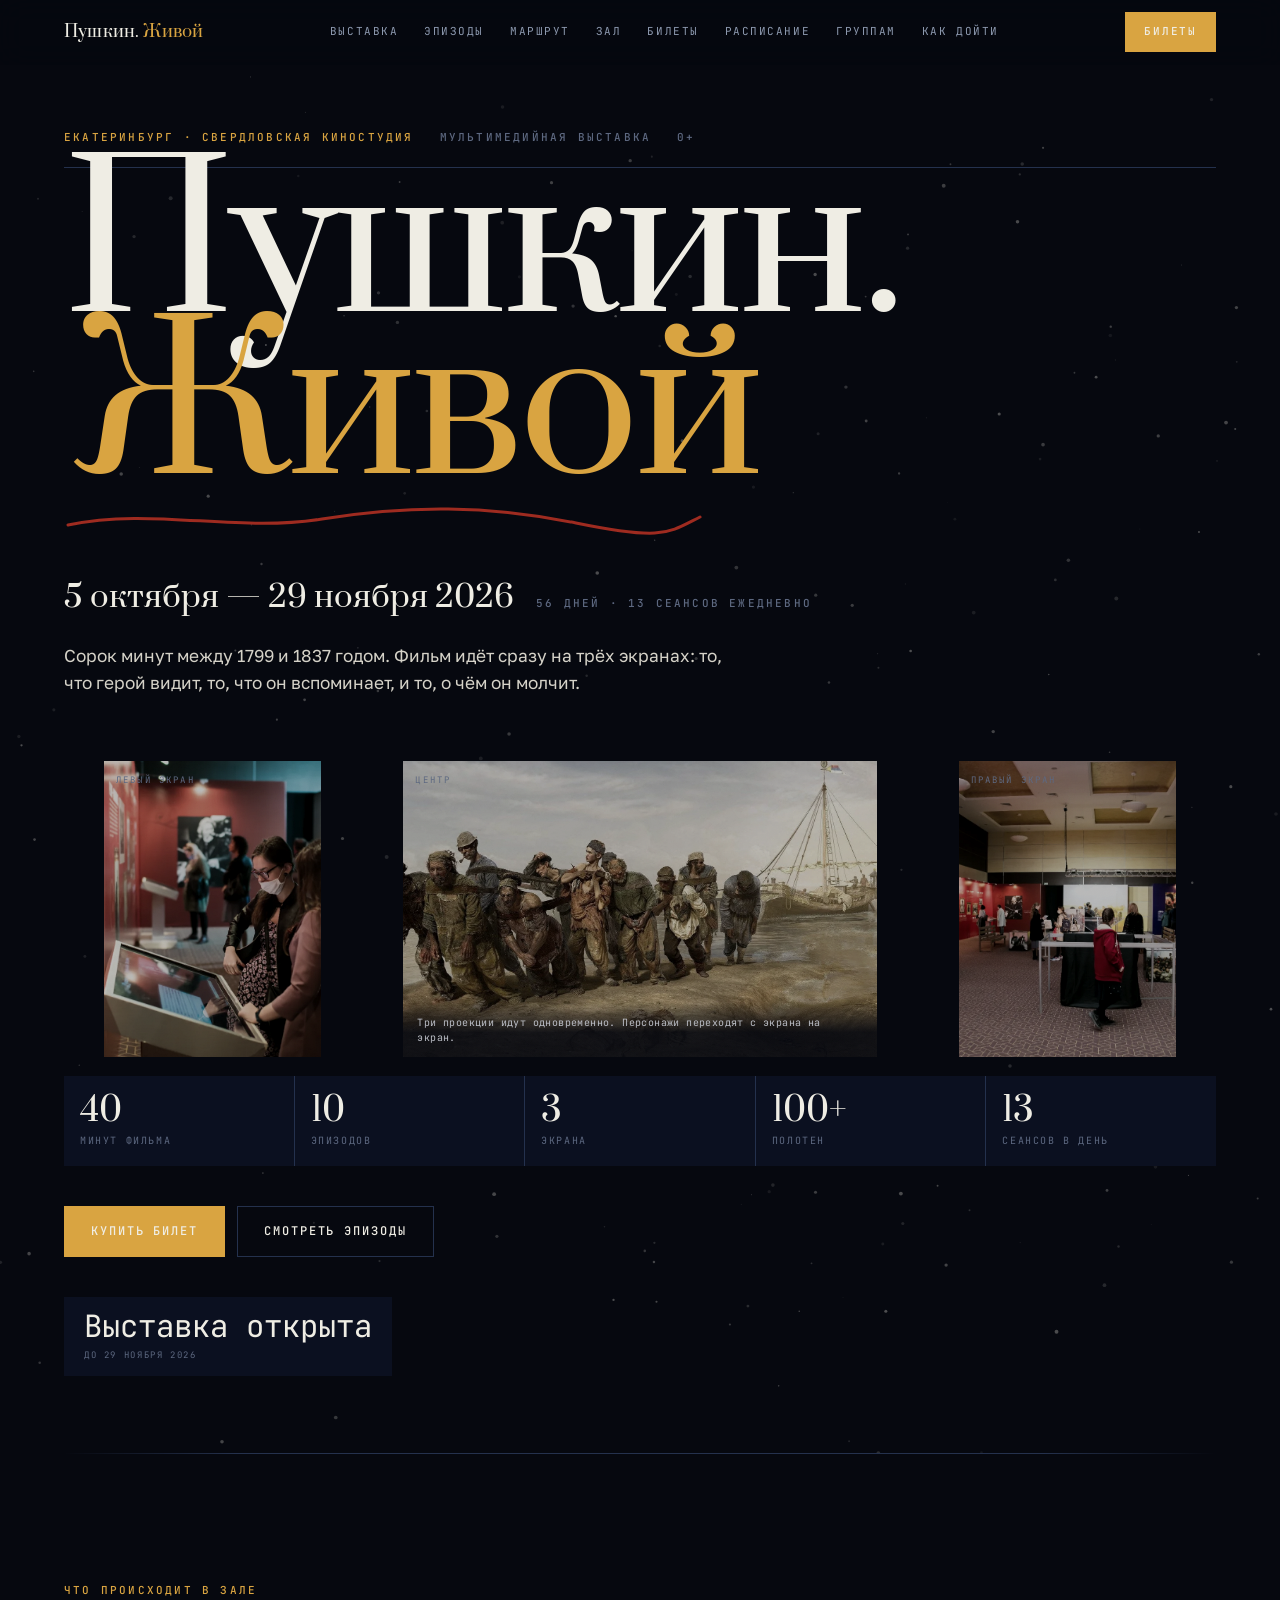
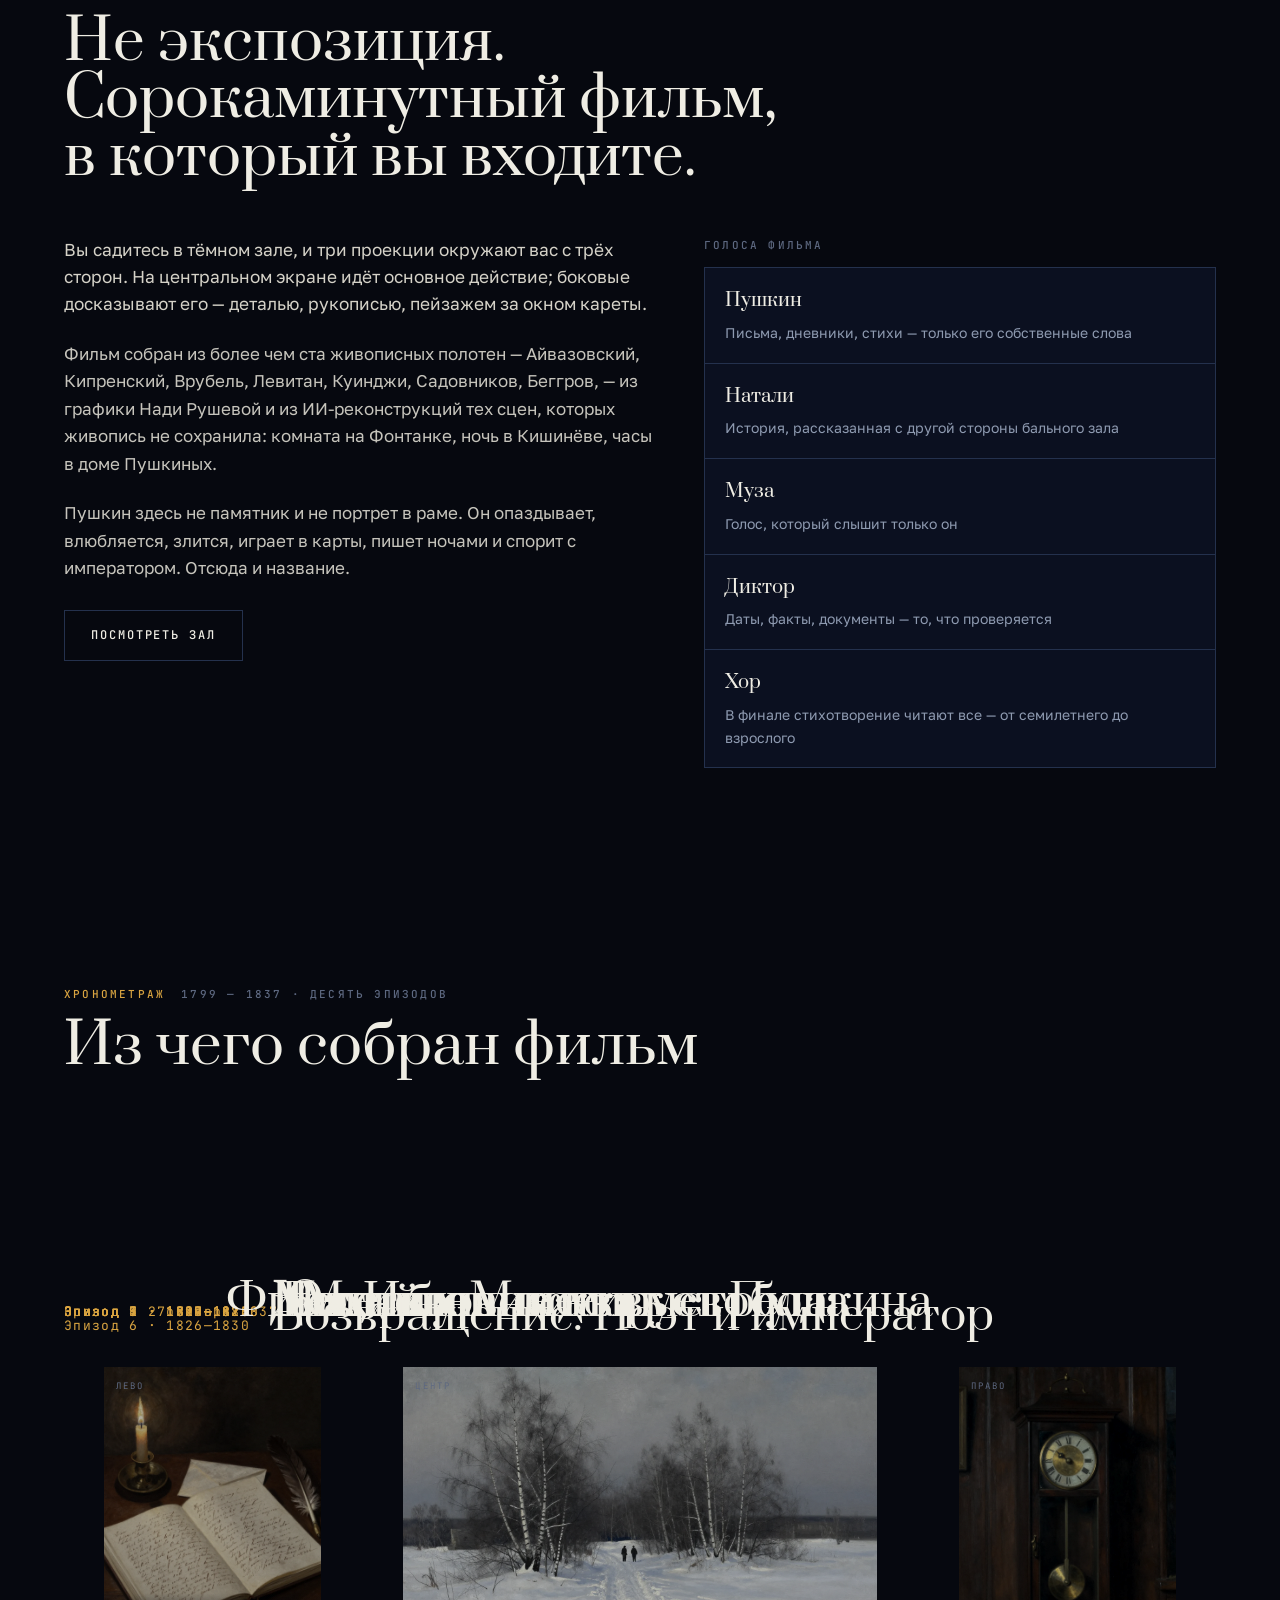
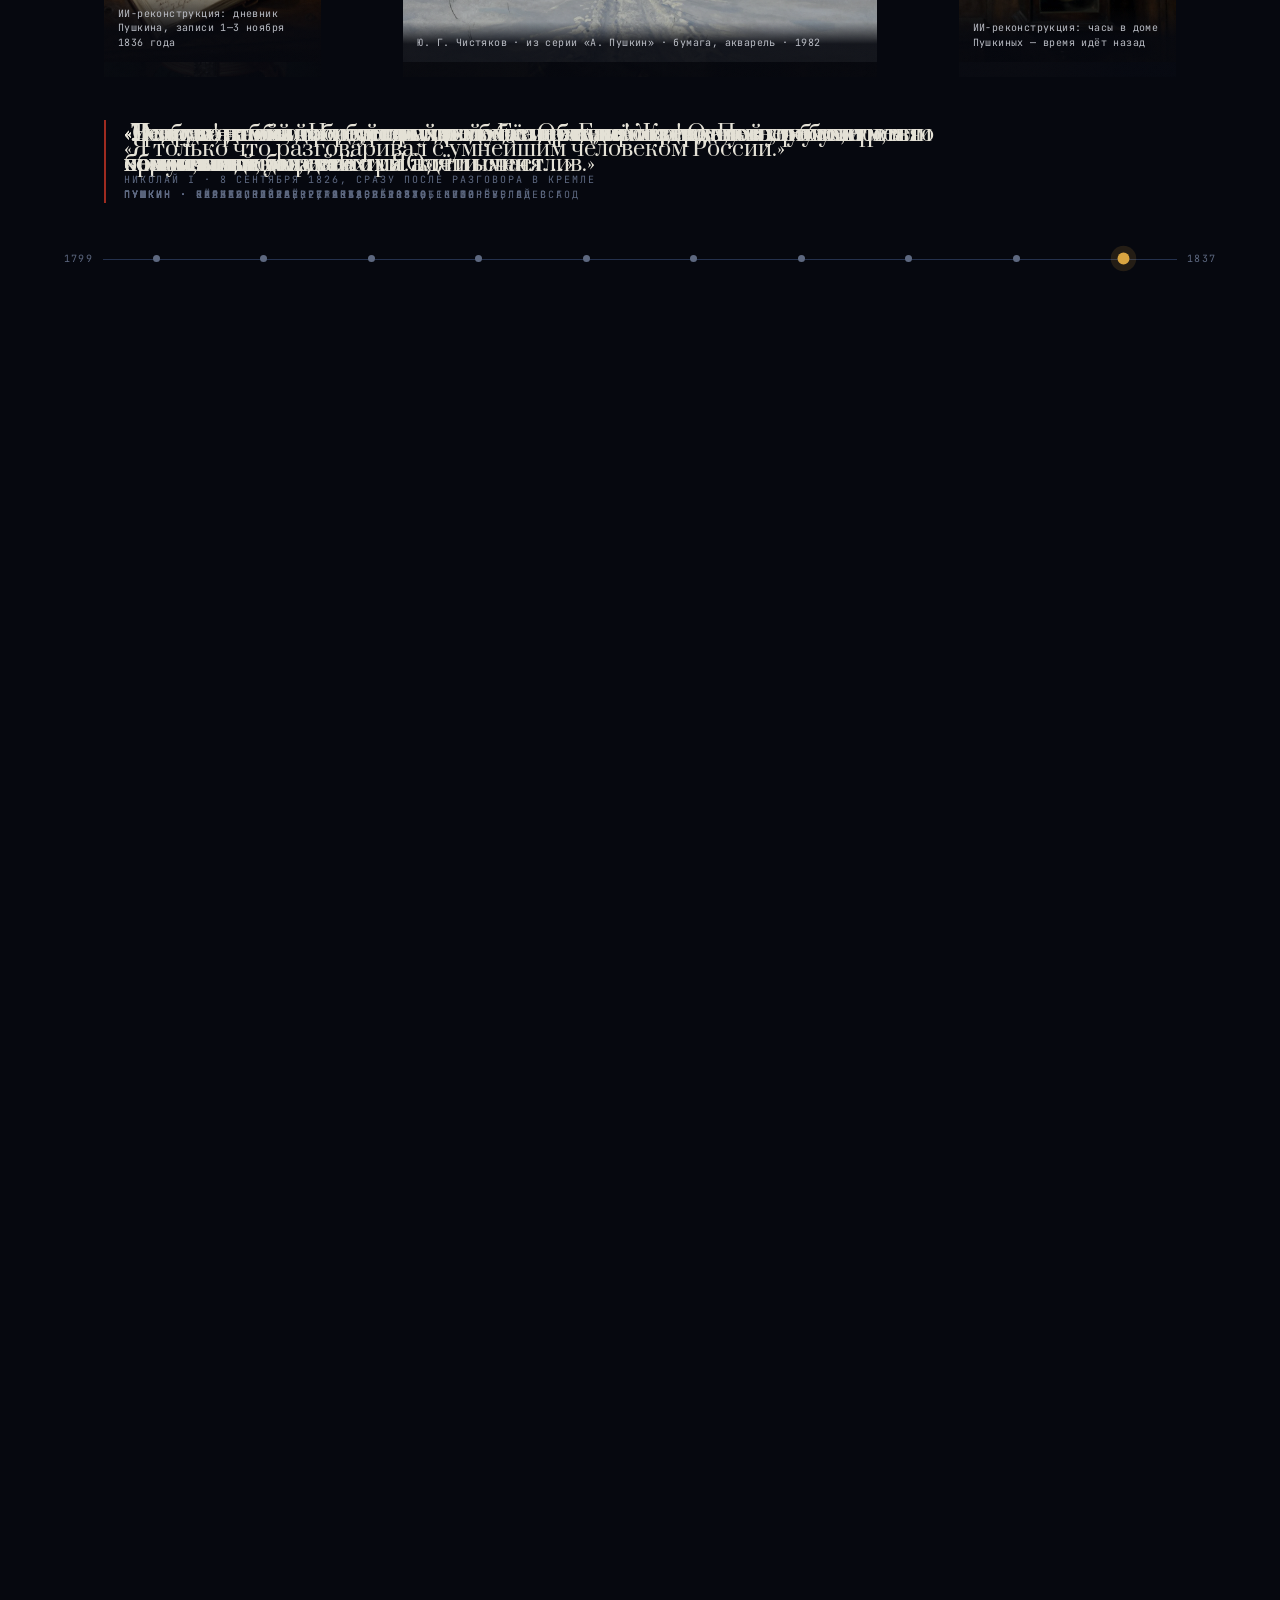
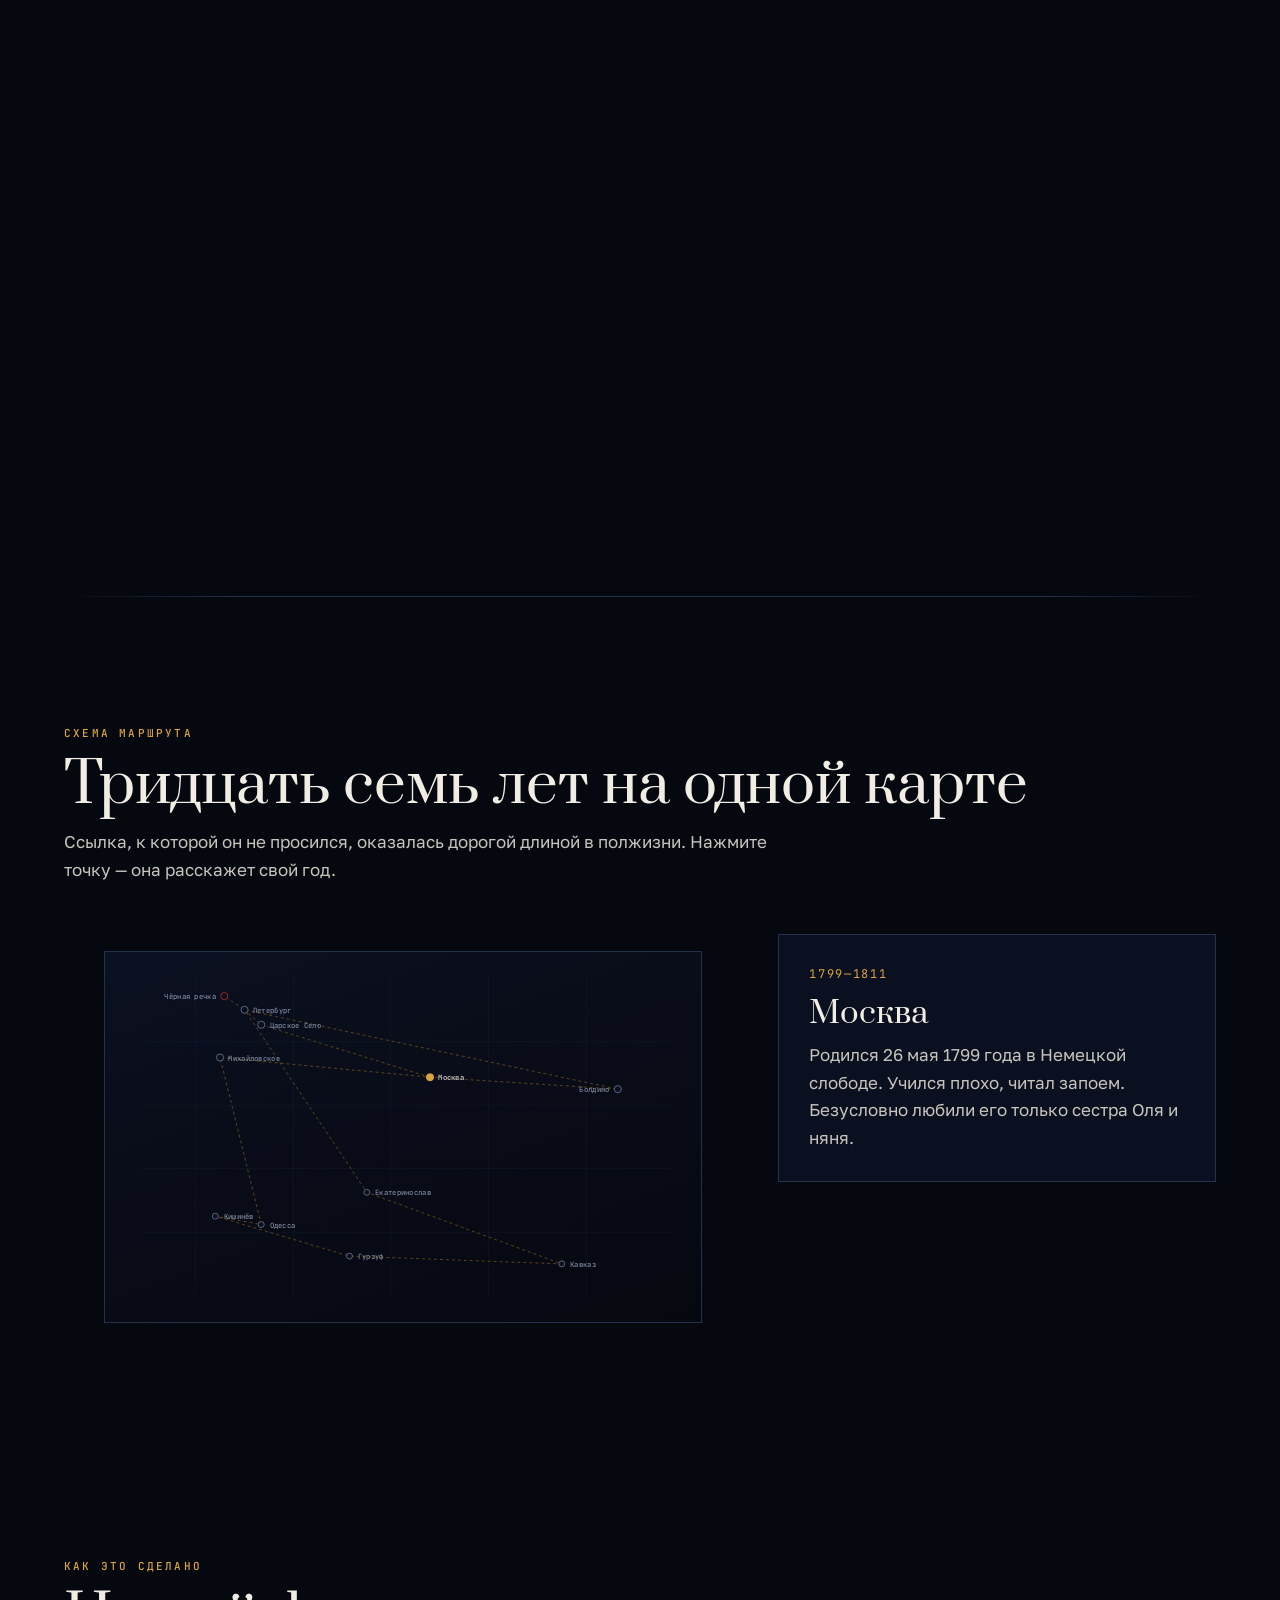
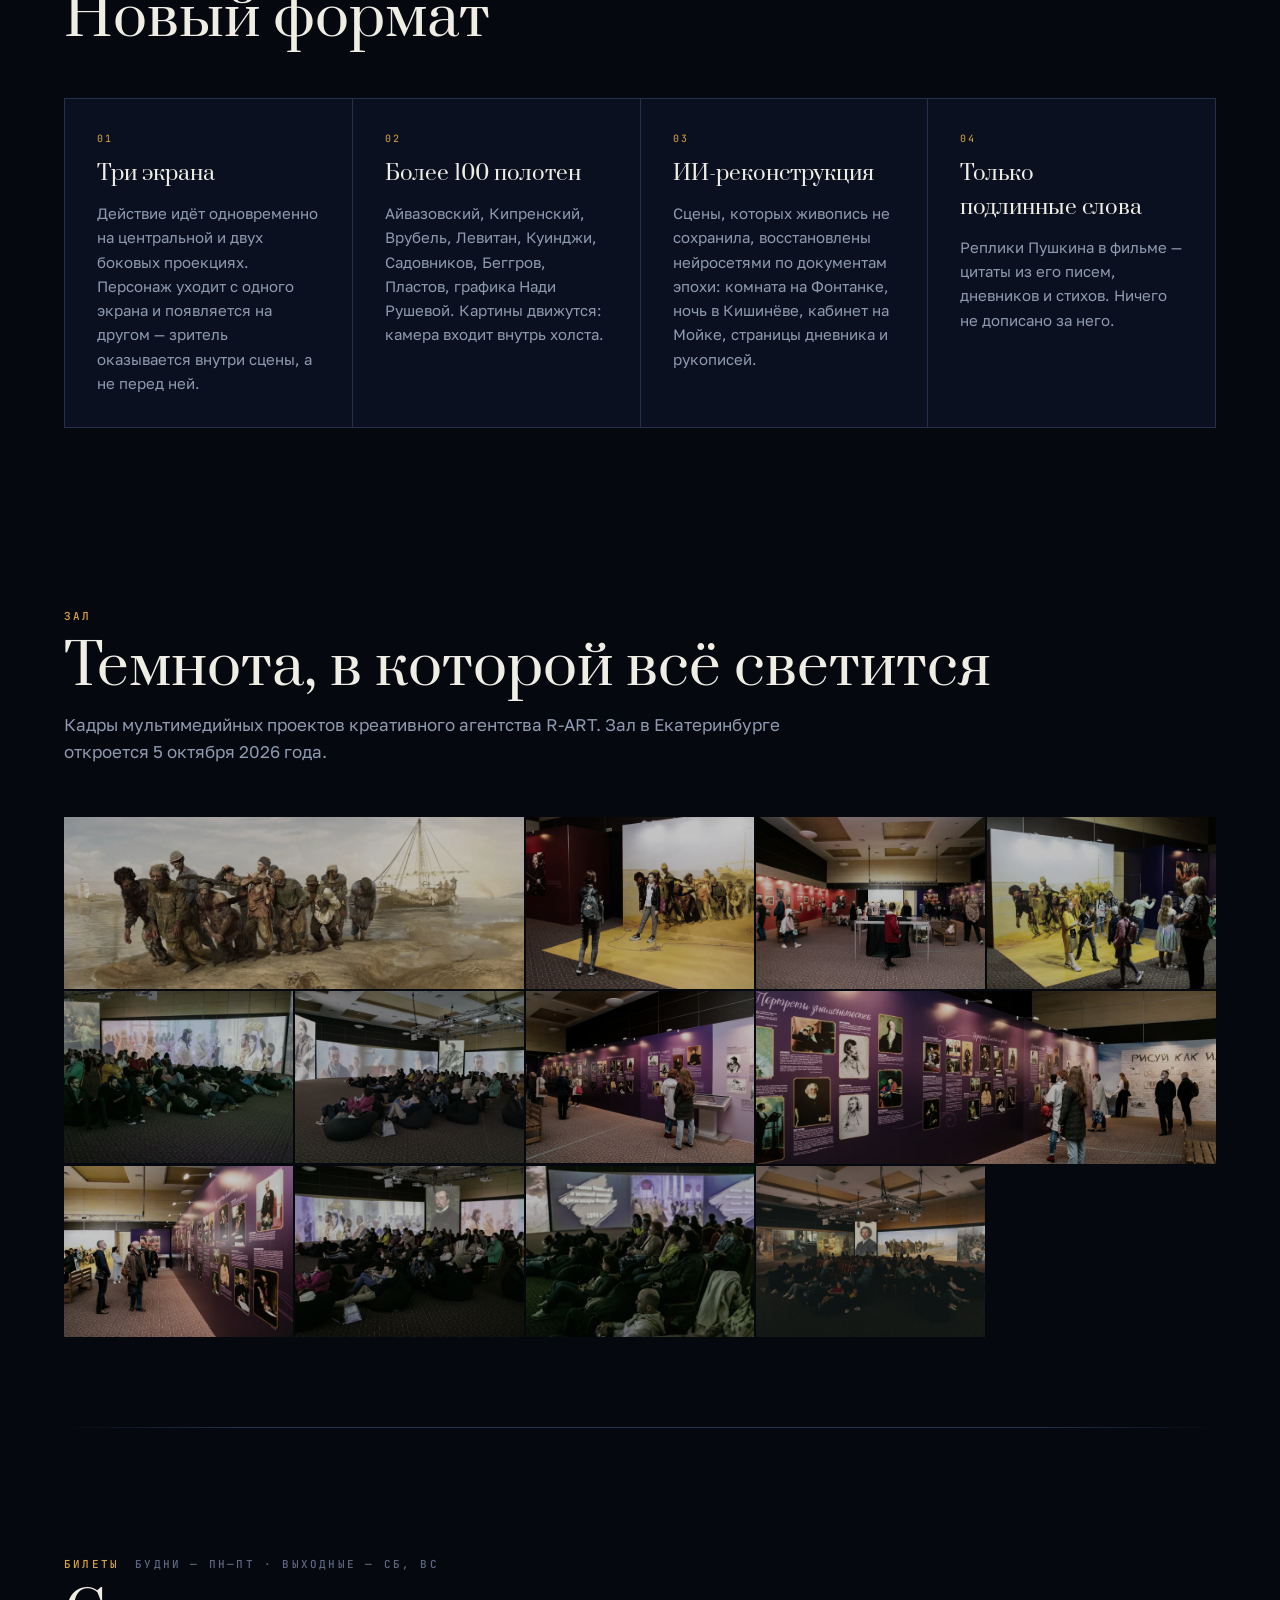
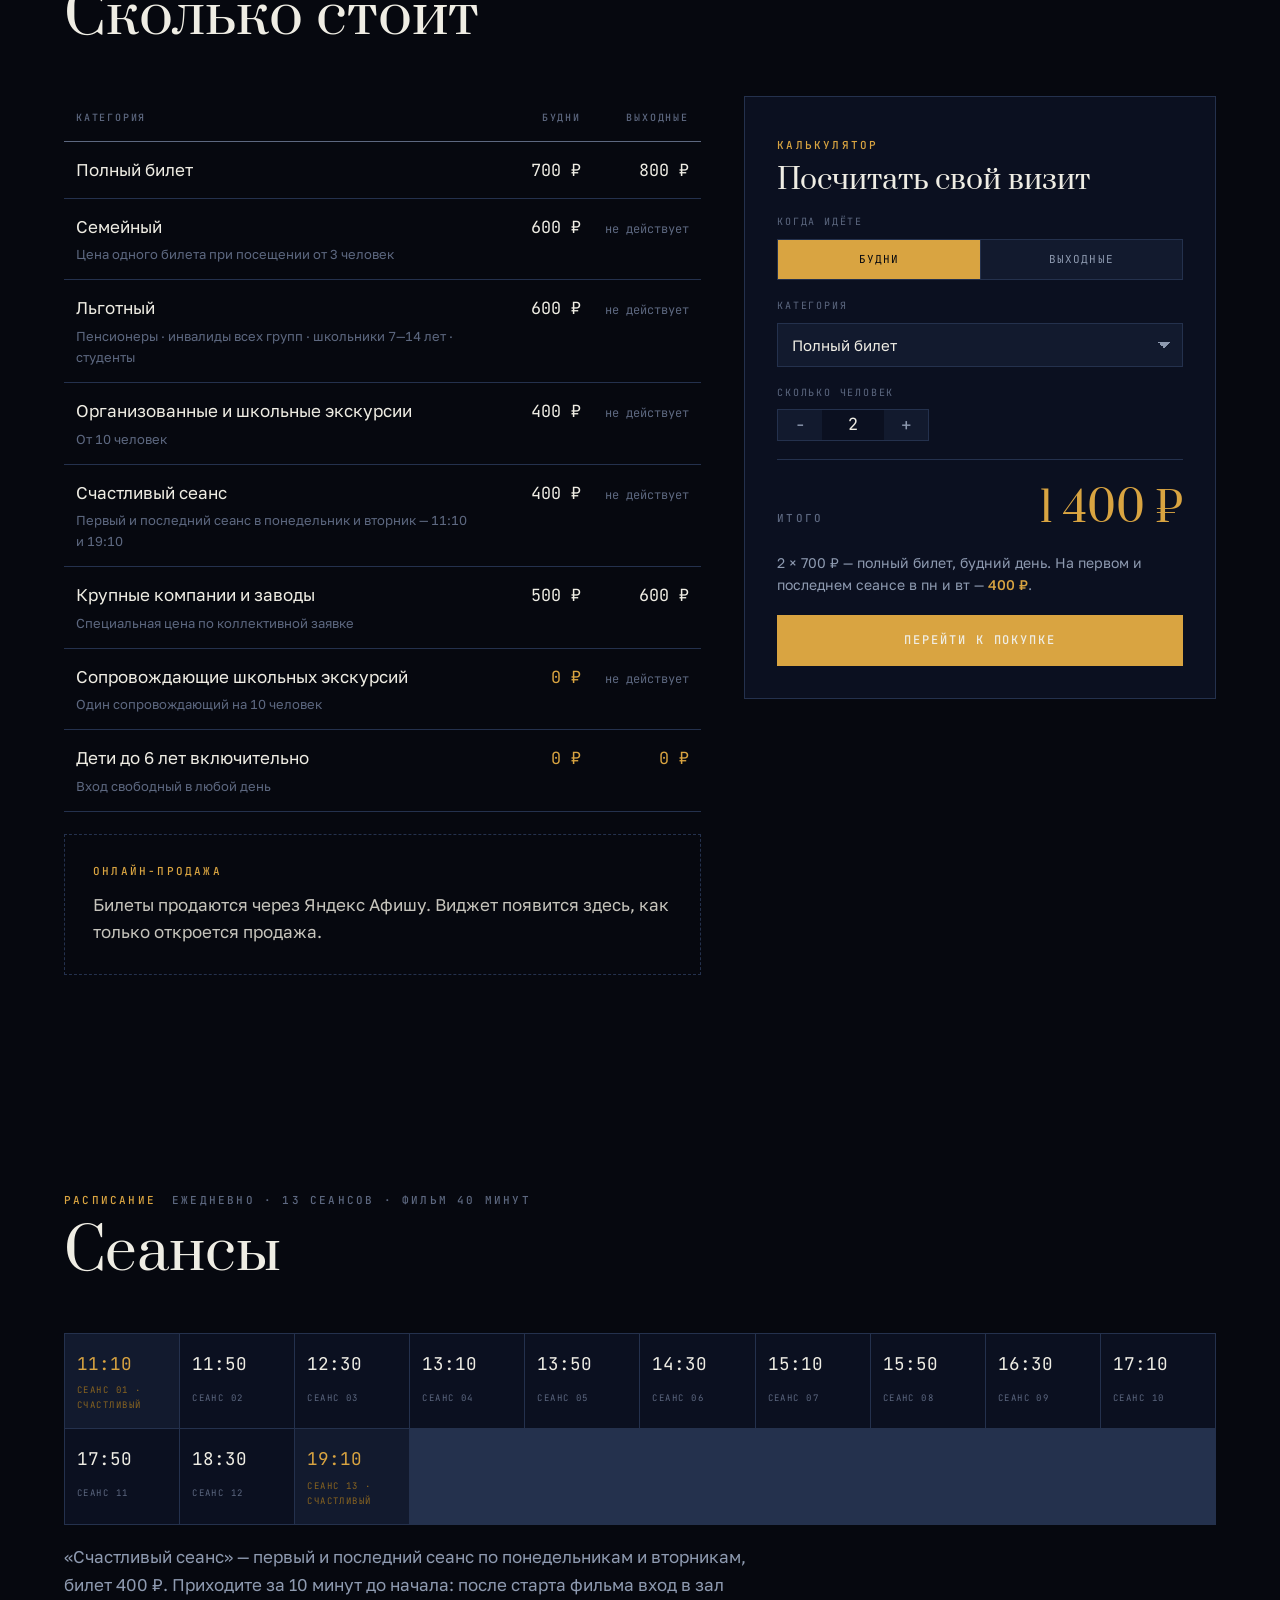
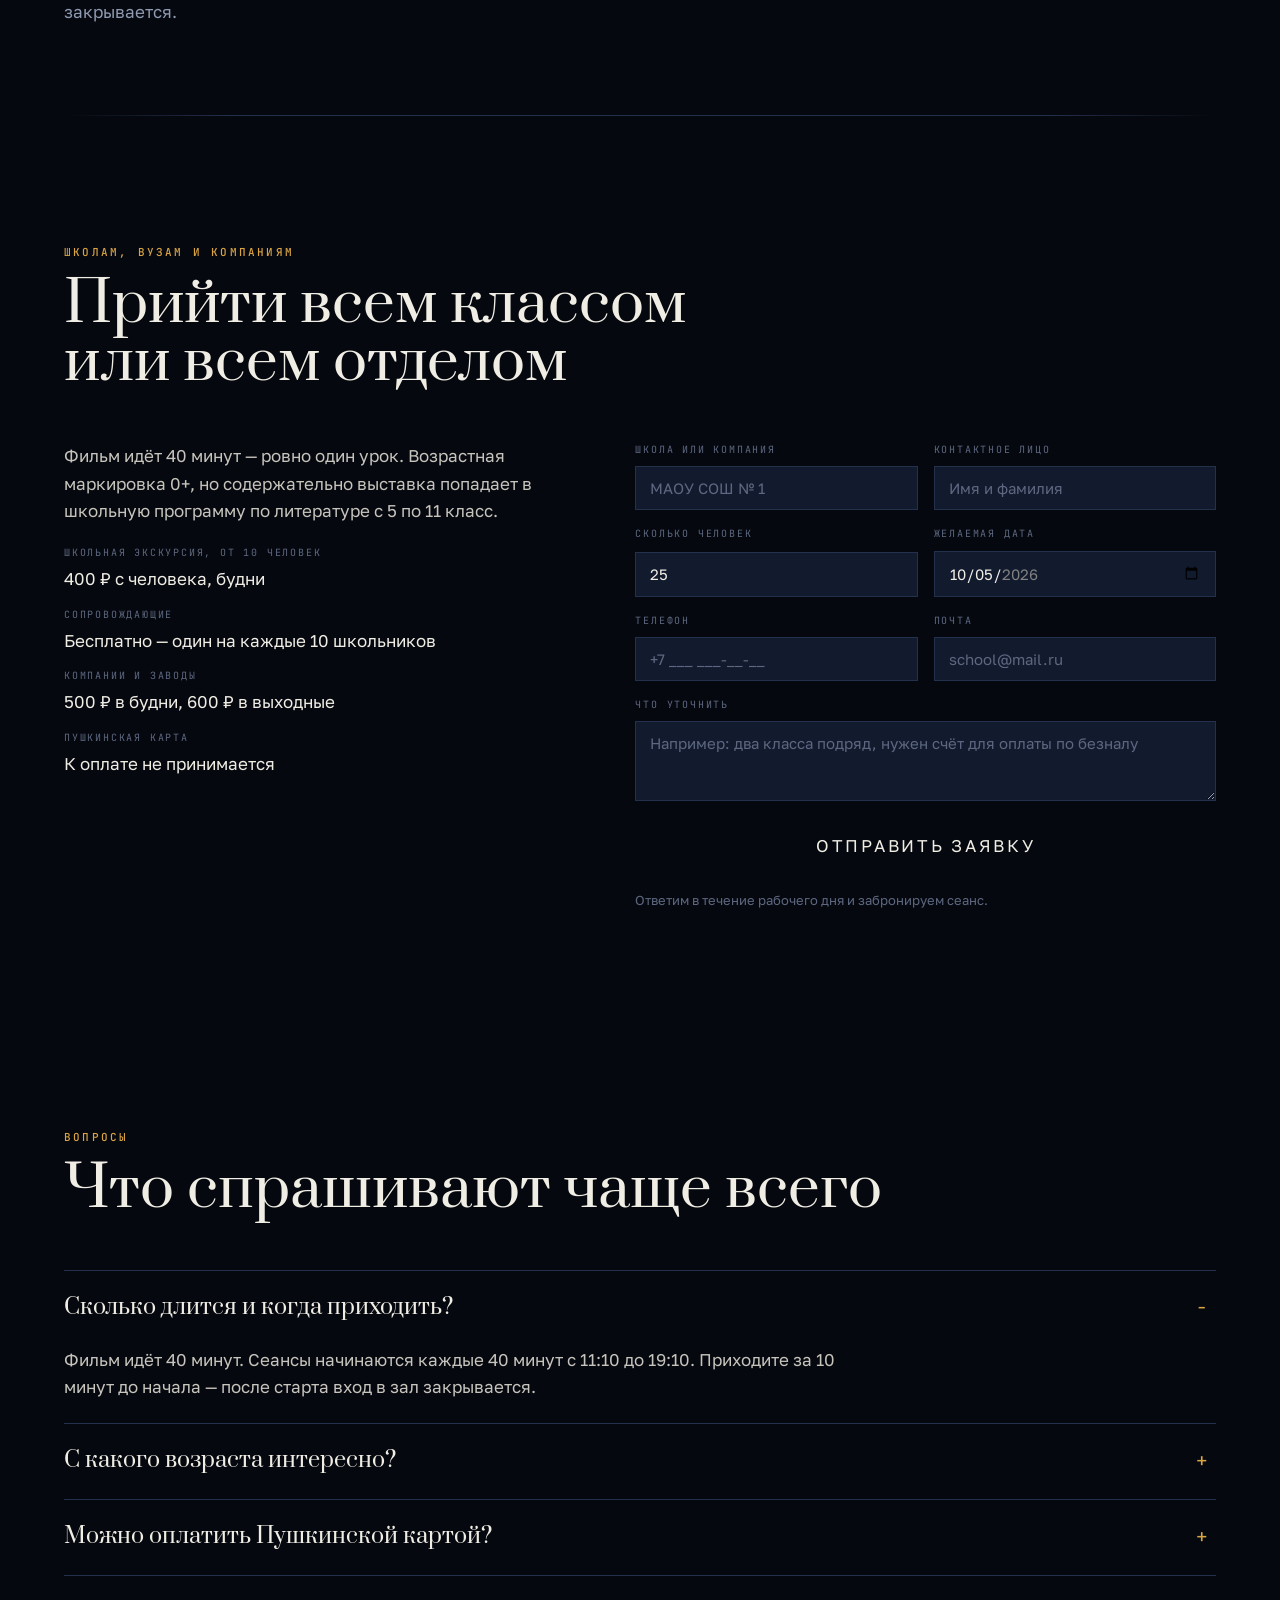
==== site/index.html @ c4ece7c3 "Убрать из HEAD теги, которые Tilda ставит сама На живом сайте в шапке оказалось два комплекта og-тег" ====
<!doctype html>
<html lang="ru">
<head>
<meta charset="utf-8">
<meta name="viewport" content="width=device-width, initial-scale=1">
<title>Пушкин. Живой — мультимедийная выставка в Екатеринбурге</title>
<!-- ============================================================
     ПУШКИН. ЖИВОЙ — блок для HEAD
     Tilda: Настройки сайта → Ещё → HTML-код внутрь HEAD

     ВАЖНО: заголовок, описание и картинку для соцсетей здесь НЕ ставим.
     Их выдаёт сама Tilda из настроек страницы, и если продублировать
     их тут, в шапке окажутся два разных og:title. Первый выигрывает —
     то есть тот, что стоит в настройках Tilda. Заполняйте их там:
     Настройки страницы → Facebook и SEO.
     ============================================================ -->

<meta name="theme-color" content="#06080F">

<link rel="preconnect" href="https://fonts.googleapis.com">
<link rel="preconnect" href="https://fonts.gstatic.com" crossorigin>
<link href="https://fonts.googleapis.com/css2?family=Prata&family=Golos+Text:wght@400;500;600&family=JetBrains+Mono:wght@400;500&display=swap" rel="stylesheet">

<!-- Разметка события для Яндекса и Google: даты, площадка, цены.
     Tilda ничего подобного не отдаёт, конфликта не будет.
     ЗАМЕНИТЬ адреса, когда прикрутите домен пушкин-живой.рф -->
<script type="application/ld+json">
{
  "@context": "https://schema.org",
  "@type": "ExhibitionEvent",
  "name": "Пушкин. Живой",
  "description": "Мультимедийная выставка: фильм на трёх экранах о жизни А. С. Пушкина. 40 минут, 10 эпизодов, более 100 живописных полотен, ИИ-реконструкции.",
  "startDate": "2026-10-05T11:10:00+05:00",
  "endDate": "2026-11-29T19:50:00+05:00",
  "eventStatus": "https://schema.org/EventScheduled",
  "eventAttendanceMode": "https://schema.org/OfflineEventAttendanceMode",
  "typicalAgeRange": "0-",
  "inLanguage": "ru",
  "url": "https://pushkinrnd.tilda.ws/",
  "location": {
    "@type": "Place",
    "name": "Свердловская киностудия",
    "address": {
      "@type": "PostalAddress",
      "streetAddress": "просп. Ленина, 50Ж",
      "addressLocality": "Екатеринбург",
      "addressCountry": "RU"
    }
  },
  "organizer": {
    "@type": "Organization",
    "name": "Креативное агентство R-ART"
  },
  "offers": [
    { "@type": "Offer", "name": "Полный билет, будни", "price": "700", "priceCurrency": "RUB", "availability": "https://schema.org/InStock", "url": "https://pushkinrnd.tilda.ws/#bilety" },
    { "@type": "Offer", "name": "Полный билет, выходные", "price": "800", "priceCurrency": "RUB", "availability": "https://schema.org/InStock", "url": "https://pushkinrnd.tilda.ws/#bilety" },
    { "@type": "Offer", "name": "Льготный, будни", "price": "600", "priceCurrency": "RUB", "availability": "https://schema.org/InStock", "url": "https://pushkinrnd.tilda.ws/#bilety" },
    { "@type": "Offer", "name": "Школьная экскурсия от 10 человек, будни", "price": "400", "priceCurrency": "RUB", "availability": "https://schema.org/InStock", "url": "https://pushkinrnd.tilda.ws/#gruppam" }
  ]
}
</script>

<style>
/* ============================================================
   ПУШКИН. ЖИВОЙ — мультимедийная выставка, Екатеринбург
   Блок CSS для Tilda.  Всё изолировано под классом .pj
   ============================================================ */

.pj,
.pj *,
.pj *::before,
.pj *::after { box-sizing: border-box; }

.pj {
  /* — чернильная ночь — */
  --void:    #06080F;
  --night:   #0B1020;
  --panel:   #121A2E;
  --raise:   #18223A;
  --line:    #24314D;
  /* — снег и бумага — */
  --snow:    #EFEDE4;
  --dim:     #8E9AB0;
  --mute:    #5D6880;
  /* — свеча и сургуч — */
  --candle:  #D9A441;
  --candle-d:#8A6520;
  --surguch: #9E2B20;

  --maxw: 1360px;
  --pad: clamp(20px, 5vw, 72px);
  --seam: 2px;

  --f-display: 'Prata', 'Times New Roman', Georgia, serif;
  --f-body: 'Golos Text', 'Helvetica Neue', Arial, sans-serif;
  --f-mono: 'JetBrains Mono', 'Courier New', monospace;

  --grain: url("data:image/svg+xml,%3Csvg xmlns='http://www.w3.org/2000/svg' width='140' height='140'%3E%3Cfilter id='n'%3E%3CfeTurbulence type='fractalNoise' baseFrequency='0.85' numOctaves='3'/%3E%3C/filter%3E%3Crect width='140' height='140' filter='url(%23n)' opacity='0.55'/%3E%3C/svg%3E");

  position: relative;
  margin: 0;
  padding: 0;
  background: var(--void);
  color: var(--snow);
  font-family: var(--f-body);
  font-size: clamp(15px, 0.55vw + 13px, 17px);
  line-height: 1.62;
  -webkit-font-smoothing: antialiased;
  text-rendering: optimizeLegibility;
  overflow-x: clip;
}

.pj img { max-width: 100%; display: block; }
.pj a { color: inherit; text-decoration: none; }
.pj p { margin: 0; }
.pj h1, .pj h2, .pj h3, .pj h4 { margin: 0; font-weight: 400; text-wrap: balance; }
.pj ul, .pj ol { margin: 0; padding: 0; list-style: none; }
.pj button { font: inherit; color: inherit; background: none; border: 0; cursor: pointer; }
.pj :focus-visible { outline: 2px solid var(--candle); outline-offset: 3px; border-radius: 2px; }

/* ---------- типографика ---------- */
.pj-display { font-family: var(--f-display); font-weight: 400; line-height: 0.94; letter-spacing: -0.015em; }
.pj-h2 { font-family: var(--f-display); font-size: clamp(2rem, 4.4vw, 3.6rem); line-height: 1.02; }
.pj-h3 { font-family: var(--f-display); font-size: clamp(1.35rem, 2.2vw, 2rem); line-height: 1.12; }
.pj-lead { font-size: clamp(1.05rem, 1.35vw, 1.3rem); line-height: 1.55; color: #D5D2C8; max-width: 62ch; }
.pj-body { max-width: 66ch; color: #C6C4BC; }
.pj-dim { color: var(--dim); }

/* метка в духе шапки съёмочной таблицы: КАДР № / ХРОНО / ТИТРЫ */
.pj-slug {
  font-family: var(--f-mono);
  font-size: 0.6875rem;
  font-weight: 500;
  letter-spacing: 0.2em;
  text-transform: uppercase;
  color: var(--candle);
}
.pj-slug--dim { color: var(--mute); }

.pj-num { font-family: var(--f-mono); font-variant-numeric: tabular-nums; }

/* ---------- каркас ---------- */
.pj-wrap { max-width: var(--maxw); margin: 0 auto; padding-inline: var(--pad); }
.pj-sec { position: relative; padding-block: clamp(72px, 10vw, 148px); }
.pj-sec--tight { padding-block: clamp(56px, 7vw, 104px); }
.pj-rule { height: 1px; background: linear-gradient(90deg, transparent, var(--line) 15%, var(--line) 85%, transparent); }

.pj-sechead { display: flex; flex-direction: column; gap: 14px; margin-bottom: clamp(32px, 4vw, 56px); }
.pj-sechead__row { display: flex; align-items: baseline; gap: 16px; flex-wrap: wrap; }

/* ---------- триптих: три экрана ---------- */
.pj-tri {
  display: grid;
  grid-template-columns: 1fr 1.86fr 1fr;
  gap: var(--seam);
  align-items: stretch;
}
.pj-screen {
  position: relative;
  overflow: hidden;
  background: var(--night);
  isolation: isolate;
}
.pj-screen::after {
  content: '';
  position: absolute; inset: 0; z-index: 4;
  background-image: var(--grain);
  opacity: 0.05;
  mix-blend-mode: overlay;
  pointer-events: none;
}
.pj-screen__img {
  position: absolute; inset: 0; z-index: 2;
  width: 100%; height: 100%;
  object-fit: cover;
  filter: saturate(0.62) contrast(1.06) brightness(0.72);
  transform: scale(1.06);
}
/* сгенерированный кадр проявляется поверх заливки, когда файл найден */
.pj-screen__img--gen { opacity: 0; transition: opacity .7s ease; }
.pj-screen__img--gen.is-in { opacity: 1; }
/* процедурная заливка, пока нет фотографии */
.pj-screen__wash {
  position: absolute; inset: 0; z-index: 1;
  background:
    radial-gradient(90% 70% at var(--wx, 30%) var(--wy, 25%), var(--washA, rgba(217,164,65,0.16)), transparent 62%),
    radial-gradient(80% 90% at var(--wx2, 78%) var(--wy2, 82%), var(--washB, rgba(60,96,168,0.22)), transparent 66%),
    linear-gradient(168deg, var(--raise), var(--night) 70%);
}
.pj-screen__cap {
  position: absolute; left: 0; right: 0; bottom: 0; z-index: 3;
  padding: 14px 14px 12px;
  font-family: var(--f-mono);
  font-size: 0.625rem;
  line-height: 1.45;
  letter-spacing: 0.04em;
  color: #B9BCC4;
  background: linear-gradient(transparent, rgba(6,8,15,0.9) 55%);
}
.pj-screen__tag {
  position: absolute; top: 12px; left: 12px; z-index: 3;
  font-family: var(--f-mono);
  font-size: 0.5625rem;
  letter-spacing: 0.24em;
  text-transform: uppercase;
  color: var(--mute);
}

/* ---------- ПРОЛОГ / первый экран ---------- */
.pj-hero { position: relative; padding-top: clamp(28px, 5vw, 64px); padding-bottom: clamp(48px, 6vw, 88px); }
.pj-hero__snow { position: absolute; inset: 0; width: 100%; height: 100%; z-index: 0; pointer-events: none; opacity: 0.5; }
.pj-hero__inner { position: relative; z-index: 1; }

.pj-hero__top {
  display: flex; gap: 12px 26px; flex-wrap: wrap; align-items: baseline;
  padding-bottom: 20px; border-bottom: 1px solid var(--line);
}

.pj-title { position: relative; margin: clamp(28px, 5vw, 56px) 0 0; }
.pj-title__l1, .pj-title__l2 {
  display: block;
  font-family: var(--f-display);
  font-size: clamp(3.2rem, 15.5vw, 12.5rem);
  line-height: 0.82;
  letter-spacing: -0.02em;
}
.pj-title__l2 { color: var(--candle); padding-left: 0.06em; }
.pj-title__ink { display: block; width: min(100%, 640px); height: auto; margin-top: 6px; overflow: visible; }
.pj-title__ink path { fill: none; stroke: var(--surguch); stroke-width: 3; stroke-linecap: round; }

.pj-hero__sub {
  display: flex; flex-wrap: wrap; gap: 10px 22px; align-items: baseline;
  margin-top: clamp(20px, 3vw, 34px);
}
.pj-hero__dates { font-family: var(--f-display); font-size: clamp(1.25rem, 2.4vw, 2rem); }

.pj-hero__stage { margin-top: clamp(28px, 4vw, 48px); }
.pj-hero__stage .pj-screen { aspect-ratio: auto; }
.pj-hero__stage .pj-screen--c { aspect-ratio: 16 / 10; }

.pj-facts {
  display: grid;
  grid-template-columns: repeat(auto-fit, minmax(126px, 1fr));
  gap: 1px;
  margin-top: var(--seam);
  background: var(--line);
}
.pj-fact { background: var(--night); padding: 18px 16px 16px; }
.pj-fact__n { font-family: var(--f-display); font-size: clamp(1.6rem, 2.6vw, 2.4rem); line-height: 1; display: block; }
.pj-fact__l { margin-top: 6px; display: block; font-family: var(--f-mono); font-size: 0.625rem; letter-spacing: 0.16em; text-transform: uppercase; color: var(--mute); }

.pj-cta { display: flex; flex-wrap: wrap; gap: 12px; align-items: center; margin-top: clamp(26px, 3.5vw, 40px); }
.pj-btn {
  display: inline-flex; align-items: center; gap: 10px;
  padding: 15px 26px;
  font-family: var(--f-mono); font-size: 0.75rem; font-weight: 500;
  letter-spacing: 0.16em; text-transform: uppercase;
  border: 1px solid var(--candle);
  color: var(--candle);
  transition: background-color .25s, color .25s, border-color .25s;
}
.pj-btn:hover { background: var(--candle); color: var(--void); }
.pj-btn--solid { background: var(--candle); color: var(--void); }
.pj-btn--solid:hover { background: var(--snow); border-color: var(--snow); color: var(--void); }
.pj-btn--ghost { border-color: var(--line); color: var(--snow); }
.pj-btn--ghost:hover { border-color: var(--snow); background: transparent; color: var(--snow); }

/* обратный отсчёт */
.pj-count { display: flex; gap: 1px; margin-top: clamp(26px, 3.5vw, 40px); background: var(--line); width: fit-content; max-width: 100%; flex-wrap: wrap; }
.pj-count__u { background: var(--night); padding: 14px 20px; min-width: 84px; }
.pj-count__v { display: block; font-family: var(--f-mono); font-size: clamp(1.4rem, 2.4vw, 2rem); font-variant-numeric: tabular-nums; line-height: 1; color: var(--snow); }
.pj-count__l { display: block; margin-top: 6px; font-family: var(--f-mono); font-size: 0.5625rem; letter-spacing: 0.18em; text-transform: uppercase; color: var(--mute); }

/* ---------- О выставке ---------- */
.pj-about { display: grid; grid-template-columns: 1fr; gap: clamp(28px, 4vw, 56px); }
@media (min-width: 900px) { .pj-about { grid-template-columns: 1.15fr 1fr; align-items: start; } }
.pj-about__voices { display: grid; gap: 1px; background: var(--line); border: 1px solid var(--line); }
.pj-voice { background: var(--night); padding: 18px 20px; display: grid; gap: 6px; }
.pj-voice__n { font-family: var(--f-display); font-size: 1.15rem; }
.pj-voice__d { font-size: 0.875rem; color: var(--dim); }

/* ---------- ЭПИЗОДЫ: липкая сцена ---------- */
.pj-eps { position: relative; }
.pj-eps__stage { position: sticky; top: 0; z-index: 1; height: 100svh; min-height: 620px; display: flex; flex-direction: column; justify-content: center; padding-block: 28px; }
.pj-eps__steps { position: relative; z-index: 2; margin-top: -100svh; pointer-events: none; }
.pj-eps__step { height: 82svh; }

/* все эпизоды лежат в одной ячейке грида: контейнер берёт высоту
   самого высокого, показан всегда ровно один */
.pj-eps__frames { display: grid; }
.pj-ep {
  grid-area: 1 / 1;
  opacity: 0; visibility: hidden;
  transition: opacity .55s ease, visibility .55s;
  display: grid; gap: clamp(14px, 2vw, 24px);
  align-content: center;
}
.pj-ep.is-on { opacity: 1; visibility: visible; }
.pj-ep__head { display: flex; align-items: baseline; gap: 14px 22px; flex-wrap: wrap; }
.pj-ep__years { font-family: var(--f-mono); font-size: 0.8125rem; letter-spacing: 0.1em; color: var(--candle); font-variant-numeric: tabular-nums; }
.pj-ep__t { font-family: var(--f-display); font-size: clamp(1.5rem, 3.4vw, 2.9rem); line-height: 1.03; }
.pj-ep__tri .pj-screen { aspect-ratio: auto; }
.pj-ep__tri .pj-screen--c { aspect-ratio: 16 / 10; }
.pj-ep__quote {
  display: grid; gap: 8px;
  border-left: 2px solid var(--surguch);
  padding-left: 18px;
  max-width: 78ch;
}
.pj-ep__q { font-family: var(--f-display); font-size: clamp(1.05rem, 1.7vw, 1.5rem); line-height: 1.35; color: #E4E1D6; }
.pj-ep__who { font-family: var(--f-mono); font-size: 0.625rem; letter-spacing: 0.2em; text-transform: uppercase; color: var(--mute); }

/* линейка времени 1799 → 1837 */
.pj-rail { display: flex; align-items: center; gap: 10px; margin-top: clamp(16px, 2vw, 26px); }
.pj-rail__y { font-family: var(--f-mono); font-size: 0.625rem; letter-spacing: 0.12em; color: var(--mute); font-variant-numeric: tabular-nums; }
.pj-rail__track { position: relative; flex: 1; display: flex; align-items: center; gap: 0; height: 26px; }
.pj-rail__track::before { content: ''; position: absolute; left: 0; right: 0; top: 50%; height: 1px; background: var(--line); }
.pj-rail__dot { position: relative; flex: 1; height: 26px; display: grid; place-items: center; }
.pj-rail__dot::after {
  content: ''; width: 7px; height: 7px; border-radius: 50%;
  background: var(--mute); transition: background-color .3s, transform .3s, box-shadow .3s;
}
.pj-rail__dot[aria-current="true"]::after { background: var(--candle); transform: scale(1.7); box-shadow: 0 0 0 4px rgba(217,164,65,0.14); }
.pj-rail__dot:hover::after { background: var(--snow); }

/* ---------- Карта маршрута ---------- */
.pj-map { display: grid; gap: clamp(20px, 3vw, 36px); }
@media (min-width: 980px) { .pj-map { grid-template-columns: 1.55fr 1fr; align-items: start; } }
.pj-map__fig { position: relative; border: 1px solid var(--line); background: linear-gradient(160deg, var(--night), var(--void)); }
.pj-map__svg { display: block; width: 100%; height: auto; }
.pj-map__grid line { stroke: var(--line); stroke-width: 0.6; opacity: 0.55; }
.pj-map__route { fill: none; stroke: var(--candle-d); stroke-width: 1.4; stroke-dasharray: 5 5; opacity: 0.75; }
.pj-map__pt circle { fill: var(--night); stroke: var(--mute); stroke-width: 1.6; transition: stroke .25s, fill .25s, r .25s; }
.pj-map__pt text { fill: var(--dim); font-family: var(--f-mono); font-size: 12px; letter-spacing: 0.04em; transition: fill .25s; }
.pj-map__pt { cursor: pointer; }
.pj-map__pt:hover circle, .pj-map__pt.is-on circle { fill: var(--candle); stroke: var(--candle); }
.pj-map__pt:hover text, .pj-map__pt.is-on text { fill: var(--snow); }
.pj-map__pt--end circle { stroke: var(--surguch); }
.pj-map__info { border: 1px solid var(--line); background: var(--night); padding: clamp(20px, 2.6vw, 30px); display: grid; gap: 12px; align-content: start; min-height: 220px; }
.pj-map__info-y { font-family: var(--f-mono); font-size: 0.75rem; letter-spacing: 0.14em; color: var(--candle); }
.pj-map__info-t { font-family: var(--f-display); font-size: clamp(1.4rem, 2.4vw, 2rem); line-height: 1.06; }
.pj-map__info-d { color: #C6C4BC; }

/* ---------- Технология ---------- */
.pj-tech { display: grid; gap: 1px; background: var(--line); border: 1px solid var(--line); grid-template-columns: repeat(auto-fit, minmax(240px, 1fr)); }
.pj-tech__i { background: var(--night); padding: clamp(22px, 2.6vw, 32px); display: grid; gap: 10px; align-content: start; }
.pj-tech__n { font-family: var(--f-mono); font-size: 0.625rem; letter-spacing: 0.2em; color: var(--candle); }
.pj-tech__t { font-family: var(--f-display); font-size: 1.3rem; }
.pj-tech__d { font-size: 0.9375rem; color: var(--dim); }

/* ---------- Галерея ---------- */
.pj-gal { display: grid; grid-template-columns: repeat(auto-fit, minmax(220px, 1fr)); gap: var(--seam); }
.pj-gal__i { position: relative; aspect-ratio: 4 / 3; overflow: hidden; background: var(--night); cursor: zoom-in; }
.pj-gal__i img { position: absolute; inset: 0; width: 100%; height: 100%; object-fit: cover; filter: saturate(0.66) brightness(0.78); transition: transform .6s cubic-bezier(.2,.7,.3,1), filter .5s; }
.pj-gal__i:hover img { transform: scale(1.05); filter: saturate(0.9) brightness(0.95); }
.pj-gal__i:nth-child(1), .pj-gal__i:nth-child(8) { grid-column: span 2; aspect-ratio: 8 / 3; }
@media (max-width: 640px) { .pj-gal__i:nth-child(1), .pj-gal__i:nth-child(8) { grid-column: span 1; aspect-ratio: 4 / 3; } }

.pj-lb { position: fixed; inset: 0; z-index: 9999; background: rgba(4,5,10,0.94); display: none; place-items: center; padding: 4vw; }
.pj-lb.is-on { display: grid; }
.pj-lb img { max-width: 100%; max-height: 88vh; width: auto; object-fit: contain; }
.pj-lb__x { position: absolute; top: 18px; right: 22px; font-family: var(--f-mono); font-size: 0.75rem; letter-spacing: 0.16em; color: var(--dim); }
.pj-lb__x:hover { color: var(--snow); }

/* ---------- Билеты ---------- */
.pj-tick { display: grid; gap: clamp(24px, 3.4vw, 44px); }
@media (min-width: 1000px) { .pj-tick { grid-template-columns: 1.35fr 1fr; align-items: start; } }

.pj-table { width: 100%; border-collapse: collapse; font-variant-numeric: tabular-nums; }
.pj-table th, .pj-table td { text-align: left; padding: 14px 12px; border-bottom: 1px solid var(--line); vertical-align: top; }
.pj-table thead th { font-family: var(--f-mono); font-size: 0.625rem; letter-spacing: 0.18em; text-transform: uppercase; color: var(--mute); font-weight: 500; border-bottom-color: var(--mute); }
.pj-table td:nth-child(2), .pj-table td:nth-child(3),
.pj-table th:nth-child(2), .pj-table th:nth-child(3) { text-align: right; width: 108px; white-space: nowrap; }
.pj-table__name { display: block; }
.pj-table__note { display: block; margin-top: 4px; font-size: 0.8125rem; color: var(--mute); }
.pj-table__p { font-family: var(--f-mono); font-size: 1.05rem; color: var(--snow); }
.pj-table__na { font-family: var(--f-mono); font-size: 0.75rem; color: var(--mute); }
.pj-table__free { color: var(--candle); }
.pj-tablewrap { overflow-x: auto; }

.pj-calc { border: 1px solid var(--line); background: var(--night); padding: clamp(22px, 2.8vw, 32px); display: grid; gap: 18px; align-content: start; }
.pj-field { display: grid; gap: 8px; }
.pj-field > label { font-family: var(--f-mono); font-size: 0.625rem; letter-spacing: 0.18em; text-transform: uppercase; color: var(--mute); }
.pj-seg { display: flex; gap: 1px; background: var(--line); border: 1px solid var(--line); }
.pj-seg button { flex: 1; padding: 11px 8px; background: var(--panel); font-family: var(--f-mono); font-size: 0.6875rem; letter-spacing: 0.1em; text-transform: uppercase; color: var(--dim); transition: background-color .2s, color .2s; }
.pj-seg button[aria-pressed="true"] { background: var(--candle); color: var(--void); }
.pj-select, .pj-input, .pj-textarea {
  width: 100%; padding: 12px 14px;
  background: var(--panel); border: 1px solid var(--line); color: var(--snow);
  font-family: var(--f-body); font-size: 0.9375rem; border-radius: 0;
  appearance: none;
}
.pj-select { background-image: linear-gradient(45deg, transparent 50%, var(--dim) 50%), linear-gradient(135deg, var(--dim) 50%, transparent 50%); background-position: right 18px center, right 12px center; background-size: 6px 6px, 6px 6px; background-repeat: no-repeat; padding-right: 40px; }
.pj-input::placeholder, .pj-textarea::placeholder { color: var(--mute); }
.pj-stepper { display: flex; align-items: stretch; border: 1px solid var(--line); width: fit-content; }
.pj-stepper button { width: 44px; background: var(--panel); font-family: var(--f-mono); font-size: 1.1rem; color: var(--dim); }
.pj-stepper button:hover { color: var(--candle); }
.pj-stepper output { min-width: 62px; display: grid; place-items: center; font-family: var(--f-mono); font-size: 1.05rem; font-variant-numeric: tabular-nums; background: var(--night); }
.pj-calc__out { border-top: 1px solid var(--line); padding-top: 16px; display: grid; gap: 8px; }
.pj-calc__sum { display: flex; align-items: baseline; justify-content: space-between; gap: 12px; }
.pj-calc__sum b { font-family: var(--f-display); font-size: clamp(1.8rem, 3.4vw, 2.6rem); font-weight: 400; color: var(--candle); font-variant-numeric: tabular-nums; }
.pj-calc__hint { font-size: 0.875rem; color: var(--dim); min-height: 2.6em; }
.pj-calc__hint b { color: var(--candle); font-weight: 500; }

.pj-widget { border: 1px dashed var(--line); padding: clamp(20px, 2.6vw, 28px); margin-top: 22px; display: grid; gap: 10px; }

/* ---------- Расписание ---------- */
.pj-ses { display: grid; grid-template-columns: repeat(auto-fit, minmax(104px, 1fr)); gap: 1px; background: var(--line); border: 1px solid var(--line); }
.pj-ses__i { background: var(--night); padding: 16px 12px; display: grid; gap: 5px; }
.pj-ses__t { font-family: var(--f-mono); font-size: 1.1rem; font-variant-numeric: tabular-nums; }
.pj-ses__n { font-family: var(--f-mono); font-size: 0.5625rem; letter-spacing: 0.16em; text-transform: uppercase; color: var(--mute); }
.pj-ses__i--lucky { background: var(--panel); }
.pj-ses__i--lucky .pj-ses__t { color: var(--candle); }
.pj-ses__i--lucky .pj-ses__n { color: var(--candle-d); }

/* ---------- Заявка ---------- */
.pj-form { display: grid; gap: 16px; }
.pj-form__row { display: grid; gap: 16px; grid-template-columns: repeat(auto-fit, minmax(200px, 1fr)); }
.pj-form__note { font-size: 0.8125rem; color: var(--mute); }
.pj-groups { display: grid; gap: clamp(24px, 3.4vw, 44px); }
@media (min-width: 940px) { .pj-groups { grid-template-columns: 1fr 1.1fr; align-items: start; } }

/* ---------- FAQ ---------- */
.pj-faq { border-top: 1px solid var(--line); }
.pj-faq details { border-bottom: 1px solid var(--line); }
.pj-faq summary { list-style: none; cursor: pointer; padding: 20px 44px 20px 0; position: relative; font-family: var(--f-display); font-size: clamp(1.05rem, 1.7vw, 1.35rem); }
.pj-faq summary::-webkit-details-marker { display: none; }
.pj-faq summary::after { content: '+'; position: absolute; right: 8px; top: 50%; transform: translateY(-50%); font-family: var(--f-mono); font-size: 1.2rem; color: var(--candle); transition: transform .25s; }
.pj-faq details[open] summary::after { content: '−'; }
.pj-faq__a { padding: 0 0 22px; color: #C6C4BC; max-width: 72ch; }

/* ---------- Контакты / подвал ---------- */
.pj-place { display: grid; gap: clamp(22px, 3vw, 40px); }
@media (min-width: 900px) { .pj-place { grid-template-columns: 1fr 1fr; } }
.pj-place__card { border: 1px solid var(--line); background: var(--night); padding: clamp(22px, 2.8vw, 34px); display: grid; gap: 14px; align-content: start; }
.pj-dl { display: grid; gap: 14px; }
.pj-dl__i { display: grid; gap: 4px; }
.pj-dl__k { font-family: var(--f-mono); font-size: 0.625rem; letter-spacing: 0.18em; text-transform: uppercase; color: var(--mute); }
.pj-dl__v { font-size: 1.0625rem; }

.pj-foot { border-top: 1px solid var(--line); padding-block: clamp(36px, 4vw, 56px) clamp(28px, 3vw, 44px); }
.pj-foot__grid { display: flex; flex-wrap: wrap; gap: 24px 48px; justify-content: space-between; align-items: flex-end; }
.pj-foot__legal { font-size: 0.8125rem; color: var(--mute); max-width: 56ch; }

/* ---------- навигация ---------- */
.pj-nav {
  position: sticky; top: 0; z-index: 50;
  background: rgba(6,8,15,0.82);
  backdrop-filter: blur(14px);
  -webkit-backdrop-filter: blur(14px);
  border-bottom: 1px solid transparent;
  transition: border-color .3s, background-color .3s;
}
.pj-nav.is-stuck { border-bottom-color: var(--line); }
.pj-nav__in { max-width: var(--maxw); margin: 0 auto; padding: 12px var(--pad); display: flex; align-items: center; justify-content: space-between; gap: 20px; }
.pj-nav__brand { font-family: var(--f-display); font-size: 1.05rem; letter-spacing: 0.01em; white-space: nowrap; }
.pj-nav__brand span { color: var(--candle); }
.pj-nav__links { display: none; gap: 26px; }
@media (min-width: 940px) { .pj-nav__links { display: flex; } }
.pj-nav__links a { font-family: var(--f-mono); font-size: 0.6875rem; letter-spacing: 0.14em; text-transform: uppercase; color: var(--dim); transition: color .2s; }
.pj-nav__links a:hover { color: var(--candle); }
.pj-nav__btn { padding: 10px 18px; font-size: 0.6875rem; }

/* ---------- адаптив ---------- */
@media (max-width: 860px) {
  .pj-tri { grid-template-columns: 1fr; }
  .pj-hero__stage .pj-screen, .pj-ep__tri .pj-screen { aspect-ratio: 16 / 10; }
  .pj-hero__stage .pj-screen--l, .pj-hero__stage .pj-screen--r { display: none; }

  /* эпизоды разворачиваются в обычный список — скролл-сцена только на большом экране */
  .pj-eps__stage { position: static; height: auto; min-height: 0; padding-block: 0; }
  .pj-eps__steps { display: none; }
  .pj-eps__frames { gap: 56px; }
  .pj-ep { grid-area: auto; opacity: 1; visibility: visible; }
  .pj-rail { display: none; }
}

@media (prefers-reduced-motion: reduce) {
  .pj *, .pj *::before, .pj *::after {
    animation-duration: 0.001ms !important;
    animation-iteration-count: 1 !important;
    transition-duration: 0.001ms !important;
    scroll-behavior: auto !important;
  }
  .pj-hero__snow { display: none; }
}

/* ---------- анимация входа: чернила и подпись ---------- */
@keyframes pj-rise { from { opacity: 0; transform: translateY(18px); } to { opacity: 1; transform: none; } }
@keyframes pj-draw { to { stroke-dashoffset: 0; } }

.pj-anim { animation: pj-rise .9s cubic-bezier(.2,.7,.3,1) both; }
.pj-anim--1 { animation-delay: .05s; }
.pj-anim--2 { animation-delay: .16s; }
.pj-anim--3 { animation-delay: .28s; }
.pj-anim--4 { animation-delay: .4s; }
.pj-title__ink path { stroke-dasharray: 700; stroke-dashoffset: 700; animation: pj-draw 1.8s .5s cubic-bezier(.4,.1,.2,1) forwards; }

@media (prefers-reduced-motion: reduce) {
  .pj-anim { animation: none; }
  .pj-title__ink path { stroke-dashoffset: 0; animation: none; }
}

</style>
</head>
<body style="margin:0;background:#06080F">
<!-- ============================================================
     ПУШКИН. ЖИВОЙ — блок BODY (Tilda: блок T123 «HTML-код»)
     Всё содержимое обёрнуто в .pj, чтобы стили Tilda не пересекались.
     ============================================================ -->

<div class="pj" id="pj">

  <!-- ══════════ НАВИГАЦИЯ ══════════ -->
  <nav class="pj-nav" id="pj-nav" aria-label="Разделы страницы">
    <div class="pj-nav__in">
      <a class="pj-nav__brand" href="#pj">Пушкин.&nbsp;<span>Живой</span></a>
      <div class="pj-nav__links">
        <a href="#o-vystavke">Выставка</a>
        <a href="#epizody">Эпизоды</a>
        <a href="#marshrut">Маршрут</a>
        <a href="#zal">Зал</a>
        <a href="#bilety">Билеты</a>
        <a href="#seansy">Расписание</a>
        <a href="#gruppam">Группам</a>
        <a href="#kak-dobratsya">Как дойти</a>
      </div>
      <a class="pj-btn pj-btn--solid pj-nav__btn" href="#bilety">Билеты</a>
    </div>
  </nav>

  <!-- ══════════ ПРОЛОГ ══════════ -->
  <header class="pj-hero pj-wrap">
    <canvas class="pj-hero__snow" id="pj-snow" aria-hidden="true"></canvas>

    <div class="pj-hero__inner">
      <div class="pj-hero__top pj-anim pj-anim--1">
        <span class="pj-slug">Екатеринбург · Свердловская киностудия</span>
        <span class="pj-slug pj-slug--dim">Мультимедийная выставка</span>
        <span class="pj-slug pj-slug--dim">0+</span>
      </div>

      <h1 class="pj-title pj-anim pj-anim--2">
        <span class="pj-title__l1">Пушкин.</span>
        <span class="pj-title__l2">Живой</span>
        <svg class="pj-title__ink" viewBox="0 0 640 40" aria-hidden="true" focusable="false">
          <path d="M4 26 C 88 8, 172 34, 258 20 S 424 6, 512 24 S 604 34, 636 18" />
        </svg>
      </h1>

      <div class="pj-hero__sub pj-anim pj-anim--3">
        <span class="pj-hero__dates">5 октября — 29 ноября 2026</span>
        <span class="pj-slug pj-slug--dim">56 дней · 13 сеансов ежедневно</span>
      </div>

      <p class="pj-lead pj-anim pj-anim--3" style="margin-top:20px">
        Сорок минут между 1799 и 1837 годом. Фильм идёт сразу на трёх экранах:
        то, что герой видит, то, что он вспоминает, и то, о чём он молчит.
      </p>

      <!-- три экрана -->
      <div class="pj-hero__stage pj-tri pj-anim pj-anim--4">
        <figure class="pj-screen pj-screen--l">
          <img class="pj-screen__img" src="assets/hall/13.webp" alt="Левый экран зала мультимедийной выставки" loading="eager" decoding="async">
          <span class="pj-screen__tag">Левый экран</span>
        </figure>
        <figure class="pj-screen pj-screen--c">
          <img class="pj-screen__img" src="assets/hall/22.webp" alt="Центральный экран: проекция во весь зал" loading="eager" decoding="async">
          <span class="pj-screen__tag">Центр</span>
          <figcaption class="pj-screen__cap">Три проекции идут одновременно. Персонажи переходят с экрана на экран.</figcaption>
        </figure>
        <figure class="pj-screen pj-screen--r">
          <img class="pj-screen__img" src="assets/hall/10.webp" alt="Правый экран зала мультимедийной выставки" loading="eager" decoding="async">
          <span class="pj-screen__tag">Правый экран</span>
        </figure>
      </div>

      <div class="pj-facts">
        <div class="pj-fact"><span class="pj-fact__n">40</span><span class="pj-fact__l">минут фильма</span></div>
        <div class="pj-fact"><span class="pj-fact__n">10</span><span class="pj-fact__l">эпизодов</span></div>
        <div class="pj-fact"><span class="pj-fact__n">3</span><span class="pj-fact__l">экрана</span></div>
        <div class="pj-fact"><span class="pj-fact__n">100+</span><span class="pj-fact__l">полотен</span></div>
        <div class="pj-fact"><span class="pj-fact__n">13</span><span class="pj-fact__l">сеансов в день</span></div>
      </div>

      <div class="pj-cta">
        <a class="pj-btn pj-btn--solid" href="#bilety">Купить билет</a>
        <a class="pj-btn pj-btn--ghost" href="#epizody">Смотреть эпизоды</a>
      </div>

      <div class="pj-count" id="pj-count" aria-label="Обратный отсчёт до открытия">
        <div class="pj-count__u"><span class="pj-count__v" data-c="d">—</span><span class="pj-count__l">дней</span></div>
        <div class="pj-count__u"><span class="pj-count__v" data-c="h">—</span><span class="pj-count__l">часов</span></div>
        <div class="pj-count__u"><span class="pj-count__v" data-c="m">—</span><span class="pj-count__l">минут</span></div>
        <div class="pj-count__u"><span class="pj-count__v" data-c="s">—</span><span class="pj-count__l">секунд</span></div>
      </div>
    </div>
  </header>

  <div class="pj-wrap"><div class="pj-rule"></div></div>

  <!-- ══════════ О ВЫСТАВКЕ ══════════ -->
  <section class="pj-sec pj-wrap" id="o-vystavke">
    <div class="pj-sechead">
      <span class="pj-slug">Что происходит в зале</span>
      <h2 class="pj-h2">Не экспозиция.<br>Сорокаминутный фильм,<br>в который вы входите.</h2>
    </div>

    <div class="pj-about">
      <div style="display:grid;gap:22px">
        <p class="pj-lead">
          Вы садитесь в тёмном зале, и три проекции окружают вас с трёх сторон.
          На центральном экране идёт основное действие; боковые досказывают его —
          деталью, рукописью, пейзажем за окном кареты.
        </p>
        <p class="pj-body">
          Фильм собран из более чем ста живописных полотен — Айвазовский, Кипренский,
          Врубель, Левитан, Куинджи, Садовников, Беггров, — из графики Нади Рушевой
          и из ИИ-реконструкций тех сцен, которых живопись не сохранила: комната на
          Фонтанке, ночь в Кишинёве, часы в доме Пушкиных.
        </p>
        <p class="pj-body">
          Пушкин здесь не памятник и не портрет в раме. Он опаздывает, влюбляется,
          злится, играет в карты, пишет ночами и спорит с императором. Отсюда
          и название.
        </p>
        <div class="pj-cta" style="margin-top:6px">
          <a class="pj-btn pj-btn--ghost" href="#zal">Посмотреть зал</a>
        </div>
      </div>

      <div>
        <span class="pj-slug pj-slug--dim" style="display:block;margin-bottom:12px">Голоса фильма</span>
        <div class="pj-about__voices">
          <div class="pj-voice"><span class="pj-voice__n">Пушкин</span><span class="pj-voice__d">Письма, дневники, стихи — только его собственные слова</span></div>
          <div class="pj-voice"><span class="pj-voice__n">Натали</span><span class="pj-voice__d">История, рассказанная с другой стороны бального зала</span></div>
          <div class="pj-voice"><span class="pj-voice__n">Муза</span><span class="pj-voice__d">Голос, который слышит только он</span></div>
          <div class="pj-voice"><span class="pj-voice__n">Диктор</span><span class="pj-voice__d">Даты, факты, документы — то, что проверяется</span></div>
          <div class="pj-voice"><span class="pj-voice__n">Хор</span><span class="pj-voice__d">В финале стихотворение читают все — от семилетнего до взрослого</span></div>
        </div>
      </div>
    </div>
  </section>

  <!-- ══════════ ЭПИЗОДЫ ══════════ -->
  <section class="pj-sec pj-sec--tight" id="epizody">
    <div class="pj-wrap pj-sechead">
      <div class="pj-sechead__row">
        <span class="pj-slug">Хронометраж</span>
        <span class="pj-slug pj-slug--dim">1799 — 1837 · десять эпизодов</span>
      </div>
      <h2 class="pj-h2">Из чего собран фильм</h2>
    </div>

    <div class="pj-eps" id="pj-eps">
      <div class="pj-eps__stage">
        <div class="pj-wrap" style="width:100%">
          <div class="pj-eps__frames" id="pj-ep-frames">

            <!-- 00 · ПРОЛОГ -->
            <article class="pj-ep is-on" data-i="0" style="--washA:rgba(90,130,200,.20);--washB:rgba(158,43,32,.16);--wx:26%;--wy:20%;--wx2:80%;--wy2:84%">
              <div class="pj-ep__head">
                <span class="pj-ep__years">Пролог · 27 января 1837</span>
                <h3 class="pj-ep__t">Мгновение до выстрела</h3>
              </div>
              <div class="pj-ep__tri pj-tri">
                <figure class="pj-screen" data-img="assets/ep/ep0-l.webp"><span class="pj-screen__wash"></span><span class="pj-screen__tag">Лево</span><figcaption class="pj-screen__cap">ИИ-реконструкция: внутри экипажа — рука в перчатке, едва заметная дрожь ткани</figcaption></figure>
                <figure class="pj-screen pj-screen--c" data-img="assets/ep/ep0-c.webp" data-video="assets/video/ep0-c.mp4"><span class="pj-screen__wash"></span><span class="pj-screen__tag">Центр</span><figcaption class="pj-screen__cap">«Зимний Петербург» · А. К. Беггров · Челябинский музей изобразительных искусств</figcaption></figure>
                <figure class="pj-screen" data-img="assets/ep/ep0-r.webp"><span class="pj-screen__wash"></span><span class="pj-screen__tag">Право</span><figcaption class="pj-screen__cap">«Приезд. Выбор места дуэли» · Д. Белюкин · 2022—2023</figcaption></figure>
              </div>
              <blockquote class="pj-ep__quote">
                <p class="pj-ep__q">«О люди! жалкий род, достойный слёз и смеха! Жрецы минутного, поклонники успеха!»</p>
                <span class="pj-ep__who">Пушкин · Санкт-Петербург, 15:30</span>
              </blockquote>
            </article>

            <!-- 01 · ДЕТСТВО -->
            <article class="pj-ep" data-i="1" style="--washA:rgba(217,164,65,.20);--washB:rgba(120,90,60,.20);--wx:30%;--wy:26%;--wx2:76%;--wy2:80%">
              <div class="pj-ep__head">
                <span class="pj-ep__years">Эпизод 1 · 1799—1811</span>
                <h3 class="pj-ep__t">Детство. Москва</h3>
              </div>
              <div class="pj-ep__tri pj-tri">
                <figure class="pj-screen" data-img="assets/ep/ep1-l.webp"><span class="pj-screen__wash"></span><span class="pj-screen__tag">Лево</span><figcaption class="pj-screen__cap">Оживлённая графика пером и тушью по рисункам Нади Рушевой</figcaption></figure>
                <figure class="pj-screen pj-screen--c" data-img="assets/ep/ep1-c.webp"><span class="pj-screen__wash"></span><span class="pj-screen__tag">Центр</span><figcaption class="pj-screen__cap">Москва рубежа веков: старая улица близ Немецкой слободы · по видам Ф. Я. Алексеева</figcaption></figure>
                <figure class="pj-screen" data-img="assets/ep/ep1-r.webp"><span class="pj-screen__wash"></span><span class="pj-screen__tag">Право</span><figcaption class="pj-screen__cap">Бабушка Мария Алексеевна Ганнибал · семейная хроника Пушкиных</figcaption></figure>
              </div>
              <blockquote class="pj-ep__quote">
                <p class="pj-ep__q">«Учился я плохо. Но был до книг охотчив. Единственно, кто любили меня без условий, были сестра Оля и няня.»</p>
                <span class="pj-ep__who">Пушкин</span>
              </blockquote>
            </article>

            <!-- 02 · ЛИЦЕЙ -->
            <article class="pj-ep" data-i="2" style="--washA:rgba(217,164,65,.22);--washB:rgba(70,110,160,.18);--wx:22%;--wy:30%;--wx2:84%;--wy2:74%">
              <div class="pj-ep__head">
                <span class="pj-ep__years">Эпизод 2 · 1811—1817</span>
                <h3 class="pj-ep__t">Юность. Лицейское братство</h3>
              </div>
              <div class="pj-ep__tri pj-tri">
                <figure class="pj-screen" data-img="assets/ep/ep2-l.webp"><span class="pj-screen__wash"></span><span class="pj-screen__tag">Лево</span><figcaption class="pj-screen__cap">А. А. Тон · «Царское Село. Лицей» · 1822</figcaption></figure>
                <figure class="pj-screen pj-screen--c" data-img="assets/ep/ep2-c.webp"><span class="pj-screen__wash"></span><span class="pj-screen__tag">Центр</span><figcaption class="pj-screen__cap">Э. Гау · Церковь в Большом Царскосельском дворце · 1860-е · ГМЗ «Царское Село»</figcaption></figure>
                <figure class="pj-screen" data-img="assets/ep/ep2-r.webp"><span class="pj-screen__wash"></span><span class="pj-screen__tag">Право</span><figcaption class="pj-screen__cap">Л. Премацци · Малиновая гостиная в Александровском дворце · 1863</figcaption></figure>
              </div>
              <blockquote class="pj-ep__quote">
                <p class="pj-ep__q">«В те дни, когда в садах Лицея я безмятежно расцветал… являться муза стала мне.»</p>
                <span class="pj-ep__who">Пушкин · подъём в 6:00, отбой в 22:00, шесть лет</span>
              </blockquote>
            </article>

            <!-- 03 · ПЕТЕРБУРГ -->
            <article class="pj-ep" data-i="3" style="--washA:rgba(120,150,200,.20);--washB:rgba(217,164,65,.14);--wx:34%;--wy:22%;--wx2:72%;--wy2:82%">
              <div class="pj-ep__head">
                <span class="pj-ep__years">Эпизод 3 · 1817—1820</span>
                <h3 class="pj-ep__t">Петербург цитирует Пушкина</h3>
              </div>
              <div class="pj-ep__tri pj-tri">
                <figure class="pj-screen" data-img="assets/ep/ep3-l.webp"><span class="pj-screen__wash"></span><span class="pj-screen__tag">Лево</span><figcaption class="pj-screen__cap">ИИ-реконструкция: комната поэта на Фонтанке · интерьер в стиле бидермайер</figcaption></figure>
                <figure class="pj-screen pj-screen--c" data-img="assets/ep/ep3-c.webp"><span class="pj-screen__wash"></span><span class="pj-screen__tag">Центр</span><figcaption class="pj-screen__cap">В. С. Садовников · «Вид Невы и Петропавловской крепости» · 1847</figcaption></figure>
                <figure class="pj-screen" data-img="assets/ep/ep3-r.webp"><span class="pj-screen__wash"></span><span class="pj-screen__tag">Право</span><figcaption class="pj-screen__cap">В. С. Садовников · «Вид Казанского собора»</figcaption></figure>
              </div>
              <blockquote class="pj-ep__quote">
                <p class="pj-ep__q">«Я встаю в семь часов, пишу до обеда. Обедаю поздно. После — театр, или карты, или снова стихи. Я почти счастлив.»</p>
                <span class="pj-ep__who">Пушкин · коллежский секретарь, жалованье 700 рублей в год</span>
              </blockquote>
            </article>

            <!-- 04 · ЮГ -->
            <article class="pj-ep" data-i="4" style="--washA:rgba(217,164,65,.24);--washB:rgba(40,140,150,.20);--wx:20%;--wy:74%;--wx2:80%;--wy2:24%">
              <div class="pj-ep__head">
                <span class="pj-ep__years">Эпизод 4 · 1820—1824</span>
                <h3 class="pj-ep__t">Юг. Изгнание как свобода</h3>
              </div>
              <div class="pj-ep__tri pj-tri">
                <figure class="pj-screen" data-img="assets/ep/ep4-l.webp"><span class="pj-screen__wash"></span><span class="pj-screen__tag">Лево</span><figcaption class="pj-screen__cap">А. И. Куинджи · «Днепр утром» · 1881</figcaption></figure>
                <figure class="pj-screen pj-screen--c" data-img="assets/ep/ep4-c.webp" data-video="assets/video/ep4-c.mp4"><span class="pj-screen__wash"></span><span class="pj-screen__tag">Центр</span><figcaption class="pj-screen__cap">И. К. Айвазовский · «Пушкин на берегу Чёрного моря» · 1887</figcaption></figure>
                <figure class="pj-screen" data-img="assets/ep/ep4-r.webp"><span class="pj-screen__wash"></span><span class="pj-screen__tag">Право</span><figcaption class="pj-screen__cap">И. К. Айвазовский · «Гурзуф» · 1859 · Художественный музей, Харьков</figcaption></figure>
              </div>
              <blockquote class="pj-ep__quote">
                <p class="pj-ep__q">«Лети, корабль, неси меня к пределам дальным по грозной прихоти обманчивых морей…»</p>
                <span class="pj-ep__who">Пушкин · Екатеринослав, Кавказ, Гурзуф, Кишинёв, Одесса</span>
              </blockquote>
            </article>

            <!-- 05 · МИХАЙЛОВСКОЕ -->
            <article class="pj-ep" data-i="5" style="--washA:rgba(150,170,140,.18);--washB:rgba(217,164,65,.18);--wx:28%;--wy:34%;--wx2:78%;--wy2:78%">
              <div class="pj-ep__head">
                <span class="pj-ep__years">Эпизод 5 · 1824—1826</span>
                <h3 class="pj-ep__t">Михайловское</h3>
              </div>
              <div class="pj-ep__tri pj-tri">
                <figure class="pj-screen" data-img="assets/ep/ep5-l.webp"><span class="pj-screen__wash"></span><span class="pj-screen__tag">Лево</span><figcaption class="pj-screen__cap">П. А. Александров с оригинала И. С. Иванова · «Михайловское. Вид усадьбы» · 1837</figcaption></figure>
                <figure class="pj-screen pj-screen--c" data-img="assets/ep/ep5-c.webp" data-video="assets/video/ep5-c.mp4"><span class="pj-screen__wash"></span><span class="pj-screen__tag">Центр</span><figcaption class="pj-screen__cap">М. А. Врубель · «Царевна-Лебедь» · 1900 · ГТГ — оживают сказки няни</figcaption></figure>
                <figure class="pj-screen" data-img="assets/ep/ep5-r.webp"><span class="pj-screen__wash"></span><span class="pj-screen__tag">Право</span><figcaption class="pj-screen__cap">И. Геллер · «Пушкин и няня»</figcaption></figure>
              </div>
              <blockquote class="pj-ep__quote">
                <p class="pj-ep__q">«Подруга дней моих суровых, голубка дряхлая моя! Одна в глуши лесов сосновых давно, давно ты ждёшь меня…»</p>
                <span class="pj-ep__who">Пушкин · «Няне», 1826 · триста вёрст от Петербурга</span>
              </blockquote>
            </article>

            <!-- 06 · ИМПЕРАТОР -->
            <article class="pj-ep" data-i="6" style="--washA:rgba(158,43,32,.18);--washB:rgba(217,164,65,.18);--wx:76%;--wy:24%;--wx2:24%;--wy2:80%">
              <div class="pj-ep__head">
                <span class="pj-ep__years">Эпизод 6 · 1826—1830</span>
                <h3 class="pj-ep__t">Возвращение. Поэт и император</h3>
              </div>
              <div class="pj-ep__tri pj-tri">
                <figure class="pj-screen" data-img="assets/ep/ep6-l.webp"><span class="pj-screen__wash"></span><span class="pj-screen__tag">Лево</span><figcaption class="pj-screen__cap">Дж. Доу · Портрет А. Х. Бенкендорфа · ок. 1819—1820 · Военная галерея Зимнего дворца</figcaption></figure>
                <figure class="pj-screen pj-screen--c" data-img="assets/ep/ep6-c.webp"><span class="pj-screen__wash"></span><span class="pj-screen__tag">Центр</span><figcaption class="pj-screen__cap">О. А. Кипренский · Портрет А. С. Пушкина · 1827 · холст, масло · ГТГ</figcaption></figure>
                <figure class="pj-screen" data-img="assets/ep/ep6-r.webp"><span class="pj-screen__wash"></span><span class="pj-screen__tag">Право</span><figcaption class="pj-screen__cap">Дж. Доу · Портрет великого князя Николая Павловича · 1821</figcaption></figure>
              </div>
              <blockquote class="pj-ep__quote">
                <p class="pj-ep__q">«Я только что разговаривал с умнейшим человеком России.»</p>
                <span class="pj-ep__who">Николай I · 8 сентября 1826, сразу после разговора в Кремле</span>
              </blockquote>
            </article>

            <!-- 07 · БОЛДИНО -->
            <article class="pj-ep" data-i="7" style="--washA:rgba(217,164,65,.26);--washB:rgba(140,80,40,.20);--wx:32%;--wy:70%;--wx2:74%;--wy2:26%">
              <div class="pj-ep__head">
                <span class="pj-ep__years">Эпизод 7 · осень 1830</span>
                <h3 class="pj-ep__t">Болдино</h3>
              </div>
              <div class="pj-ep__tri pj-tri">
                <figure class="pj-screen" data-img="assets/ep/ep7-l.webp"><span class="pj-screen__wash"></span><span class="pj-screen__tag">Лево</span><figcaption class="pj-screen__cap">А. А. Пластов · «Пушкин в Болдине» · 1949 · фонды ГМП</figcaption></figure>
                <figure class="pj-screen pj-screen--c" data-img="assets/ep/ep7-c.webp" data-video="assets/video/ep7-c.mp4"><span class="pj-screen__wash"></span><span class="pj-screen__tag">Центр</span><figcaption class="pj-screen__cap">И. И. Левитан · «Золотая осень» · 1895 · ГТГ</figcaption></figure>
                <figure class="pj-screen" data-img="assets/ep/ep7-r.webp"><span class="pj-screen__wash"></span><span class="pj-screen__tag">Право</span><figcaption class="pj-screen__cap">В. Хазов · Болдинские акварели · холерные карантины перекрыли дороги</figcaption></figure>
              </div>
              <blockquote class="pj-ep__quote">
                <p class="pj-ep__q">«Белкин — мой добрый приятель. Если б нашёлся издатель, я б охотно его сочинениям дал своё имя…»</p>
                <span class="pj-ep__who">Пушкин · письмо Плетнёву, октябрь 1830</span>
              </blockquote>
            </article>

            <!-- 08 · НАТАЛИ -->
            <article class="pj-ep" data-i="8" style="--washA:rgba(220,190,190,.16);--washB:rgba(217,164,65,.18);--wx:24%;--wy:26%;--wx2:80%;--wy2:76%">
              <div class="pj-ep__head">
                <span class="pj-ep__years">Эпизод 8 · 1830—1836</span>
                <h3 class="pj-ep__t">Натали</h3>
              </div>
              <div class="pj-ep__tri pj-tri">
                <figure class="pj-screen" data-img="assets/ep/ep8-l.webp"><span class="pj-screen__wash"></span><span class="pj-screen__tag">Лево</span><figcaption class="pj-screen__cap">А. П. Брюллов · Н. Н. Пушкина · 1831—1832 · бумага, акварель</figcaption></figure>
                <figure class="pj-screen pj-screen--c" data-img="assets/ep/ep8-c.webp" data-video="assets/video/ep8-c.mp4"><span class="pj-screen__wash"></span><span class="pj-screen__tag">Центр</span><figcaption class="pj-screen__cap">В. Комаров · «Знакомство Пушкина с Гончаровой» · бал у танцмейстера Йогеля, зима 1828</figcaption></figure>
                <figure class="pj-screen" data-img="assets/ep/ep8-r.webp"><span class="pj-screen__wash"></span><span class="pj-screen__tag">Право</span><figcaption class="pj-screen__cap">Н. Рушева · «Н. Н. Пушкина с детьми» · 1966 · из цикла «Пушкиниана»</figcaption></figure>
              </div>
              <blockquote class="pj-ep__quote">
                <p class="pj-ep__q">«Я влюблён, я очарован, я совсем огончарован!»</p>
                <span class="pj-ep__who">Пушкин · ему двадцать девять, ей шестнадцать</span>
              </blockquote>
            </article>

            <!-- 09 · ФИНАЛ -->
            <article class="pj-ep" data-i="9" style="--washA:rgba(158,43,32,.22);--washB:rgba(60,80,130,.22);--wx:70%;--wy:78%;--wx2:26%;--wy2:22%">
              <div class="pj-ep__head">
                <span class="pj-ep__years">Эпизод 9 · 1837</span>
                <h3 class="pj-ep__t">Финал</h3>
              </div>
              <div class="pj-ep__tri pj-tri">
                <figure class="pj-screen" data-img="assets/ep/ep9-l.webp"><span class="pj-screen__wash"></span><span class="pj-screen__tag">Лево</span><figcaption class="pj-screen__cap">ИИ-реконструкция: дневник Пушкина, записи 1—3 ноября 1836 года</figcaption></figure>
                <figure class="pj-screen pj-screen--c" data-img="assets/ep/ep9-c.webp" data-video="assets/video/ep9-c.mp4"><span class="pj-screen__wash"></span><span class="pj-screen__tag">Центр</span><figcaption class="pj-screen__cap">Ю. Г. Чистяков · из серии «А. Пушкин» · бумага, акварель · 1982</figcaption></figure>
                <figure class="pj-screen" data-img="assets/ep/ep9-r.webp"><span class="pj-screen__wash"></span><span class="pj-screen__tag">Право</span><figcaption class="pj-screen__cap">ИИ-реконструкция: часы в доме Пушкиных — время идёт назад</figcaption></figure>
              </div>
              <blockquote class="pj-ep__quote">
                <p class="pj-ep__q">«Требую, чтобы ты не мстил за мою смерть, прощаю ему и хочу умереть христианином.»</p>
                <span class="pj-ep__who">Пушкин · Чёрная речка, 27 января 1837, 16:30</span>
              </blockquote>
            </article>

          </div>

          <div class="pj-rail" aria-hidden="false">
            <span class="pj-rail__y">1799</span>
            <div class="pj-rail__track" id="pj-rail" role="tablist" aria-label="Переход к эпизоду"></div>
            <span class="pj-rail__y">1837</span>
          </div>
        </div>
      </div>

      <div class="pj-eps__steps" aria-hidden="true">
        <div class="pj-eps__step"></div><div class="pj-eps__step"></div><div class="pj-eps__step"></div>
        <div class="pj-eps__step"></div><div class="pj-eps__step"></div><div class="pj-eps__step"></div>
        <div class="pj-eps__step"></div><div class="pj-eps__step"></div><div class="pj-eps__step"></div>
        <div class="pj-eps__step"></div>
      </div>
    </div>
  </section>

  <div class="pj-wrap"><div class="pj-rule"></div></div>

  <!-- ══════════ МАРШРУТ ══════════ -->
  <section class="pj-sec pj-wrap" id="marshrut">
    <div class="pj-sechead">
      <span class="pj-slug">Схема маршрута</span>
      <h2 class="pj-h2">Тридцать семь лет на одной карте</h2>
      <p class="pj-body">Ссылка, к которой он не просился, оказалась дорогой длиной в полжизни. Нажмите точку — она расскажет свой год.</p>
    </div>

    <div class="pj-map">
      <figure class="pj-map__fig">
        <svg class="pj-map__svg" viewBox="0 0 1000 620" role="img" aria-label="Схема мест жизни Пушкина: Москва, Царское Село, Петербург, юг, Михайловское, Болдино, Чёрная речка">
          <g class="pj-map__grid">
            <line x1="152" y1="40" x2="152" y2="580"></line>
            <line x1="316" y1="40" x2="316" y2="580"></line>
            <line x1="479" y1="40" x2="479" y2="580"></line>
            <line x1="643" y1="40" x2="643" y2="580"></line>
            <line x1="807" y1="40" x2="807" y2="580"></line>
            <line x1="60" y1="150" x2="950" y2="150"></line>
            <line x1="60" y1="257" x2="950" y2="257"></line>
            <line x1="60" y1="363" x2="950" y2="363"></line>
            <line x1="60" y1="470" x2="950" y2="470"></line>
          </g>
          <polyline class="pj-map__route" points="545,210 262,122 234,97 439,403 766,523 410,510 185,443 262,457 193,177 545,210 860,230 234,97 200,74"></polyline>
          <g id="pj-map-pts">
            <g class="pj-map__pt is-on" tabindex="0" role="button" data-y="1799—1811" data-t="Москва" data-d="Родился 26 мая 1799 года в Немецкой слободе. Учился плохо, читал запоем. Безусловно любили его только сестра Оля и няня."><circle cx="545" cy="210" r="6"></circle><text x="559" y="215">Москва</text></g>
            <g class="pj-map__pt" tabindex="0" role="button" data-y="1811—1817" data-t="Царское Село" data-d="Двенадцатилетний мальчик въезжает в Царское Село. Подъём в 6:00, отбой в 22:00, шесть лет. Здесь он впервые понимает, что он поэт."><circle cx="262" cy="122" r="6"></circle><text x="276" y="127">Царское Село</text></g>
            <g class="pj-map__pt" tabindex="0" role="button" data-y="1817—1820" data-t="Петербург" data-d="Коллегия иностранных дел, жалованье 700 рублей в год, присутствие дважды в неделю. Остальное время — театр, карты и стихи."><circle cx="234" cy="97" r="6"></circle><text x="248" y="102">Петербург</text></g>
            <g class="pj-map__pt" tabindex="0" role="button" data-y="май 1820" data-t="Екатеринослав" data-d="Купался в Днепре и тяжело заболел. Мимо проездом оказался генерал Раевский с семьёй — и забрал поэта с собой на воды."><circle cx="439" cy="403" r="5"></circle><text x="453" y="408">Екатеринослав</text></g>
            <g class="pj-map__pt" tabindex="0" role="button" data-y="1820" data-t="Кавказ" data-d="Минеральные воды, Военно-Грузинская дорога, аулы в горах. Другой воздух — и другой Пушкин: вольный, пылкий."><circle cx="766" cy="523" r="5"></circle><text x="780" y="528">Кавказ</text></g>
            <g class="pj-map__pt" tabindex="0" role="button" data-y="1820" data-t="Гурзуф" data-d="Крым, море, кипарисы. Айвазовский напишет его на этом берегу спустя шестьдесят семь лет."><circle cx="410" cy="510" r="5"></circle><text x="424" y="515">Гурзуф</text></g>
            <g class="pj-map__pt" tabindex="0" role="button" data-y="1820—1823" data-t="Кишинёв" data-d="Маленькая комната, свеча, степь за окном. Ночами пишется «Кавказский пленник»."><circle cx="185" cy="443" r="5"></circle><text x="199" y="448">Кишинёв</text></g>
            <g class="pj-map__pt" tabindex="0" role="button" data-y="1823—1824" data-t="Одесса" data-d="Порт, опера, море и служба, которая закончится высылкой в псковскую глушь."><circle cx="262" cy="457" r="5"></circle><text x="276" y="462">Одесса</text></g>
            <g class="pj-map__pt" tabindex="0" role="button" data-y="1824—1826" data-t="Михайловское" data-d="Ни столицы, ни моря, ни друзей. Только сосны, няня и работа: главы «Онегина», «Борис Годунов», «Пророк», «Я помню чудное мгновенье…»"><circle cx="193" cy="177" r="6"></circle><text x="207" y="182">Михайловское</text></g>
            <g class="pj-map__pt" tabindex="0" role="button" data-y="осень 1830" data-t="Болдино" data-d="Ехал на три недели оформить бумаги под свадьбу — застрял на всю осень из-за холерных карантинов. Так появились «Повести Белкина»."><circle cx="860" cy="230" r="6"></circle><text x="846" y="235" text-anchor="end">Болдино</text></g>
            <g class="pj-map__pt pj-map__pt--end" tabindex="0" role="button" data-y="27 января 1837" data-t="Чёрная речка" data-d="Близ Комендантской дачи, 16:30. Предсмертные страдания продолжались сорок три часа."><circle cx="200" cy="74" r="6"></circle><text x="186" y="79" text-anchor="end">Чёрная речка</text></g>
          </g>
        </svg>
      </figure>

      <div class="pj-map__info" id="pj-map-info">
        <span class="pj-map__info-y">1799—1811</span>
        <h3 class="pj-map__info-t">Москва</h3>
        <p class="pj-map__info-d">Родился 26 мая 1799 года в Немецкой слободе. Учился плохо, читал запоем. Безусловно любили его только сестра Оля и няня.</p>
      </div>
    </div>
  </section>

  <!-- ══════════ ТЕХНОЛОГИЯ ══════════ -->
  <section class="pj-sec pj-sec--tight pj-wrap" id="tehnologiya">
    <div class="pj-sechead">
      <span class="pj-slug">Как это сделано</span>
      <h2 class="pj-h2">Новый формат</h2>
    </div>
    <div class="pj-tech">
      <div class="pj-tech__i">
        <span class="pj-tech__n">01</span>
        <h3 class="pj-tech__t">Три экрана</h3>
        <p class="pj-tech__d">Действие идёт одновременно на центральной и двух боковых проекциях. Персонаж уходит с одного экрана и появляется на другом — зритель оказывается внутри сцены, а не перед ней.</p>
      </div>
      <div class="pj-tech__i">
        <span class="pj-tech__n">02</span>
        <h3 class="pj-tech__t">Более 100 полотен</h3>
        <p class="pj-tech__d">Айвазовский, Кипренский, Врубель, Левитан, Куинджи, Садовников, Беггров, Пластов, графика Нади Рушевой. Картины движутся: камера входит внутрь холста.</p>
      </div>
      <div class="pj-tech__i">
        <span class="pj-tech__n">03</span>
        <h3 class="pj-tech__t">ИИ-реконструкция</h3>
        <p class="pj-tech__d">Сцены, которых живопись не сохранила, восстановлены нейросетями по документам эпохи: комната на Фонтанке, ночь в Кишинёве, кабинет на Мойке, страницы дневника и рукописей.</p>
      </div>
      <div class="pj-tech__i">
        <span class="pj-tech__n">04</span>
        <h3 class="pj-tech__t">Только подлинные слова</h3>
        <p class="pj-tech__d">Реплики Пушкина в фильме — цитаты из его писем, дневников и стихов. Ничего не дописано за него.</p>
      </div>
    </div>
  </section>

  <!-- ══════════ ЗАЛ ══════════ -->
  <section class="pj-sec pj-sec--tight" id="zal">
    <div class="pj-wrap pj-sechead">
      <span class="pj-slug">Зал</span>
      <h2 class="pj-h2">Темнота, в которой всё светится</h2>
      <p class="pj-body pj-dim">Кадры мультимедийных проектов креативного агентства R-ART. Зал в Екатеринбурге откроется 5 октября 2026 года.</p>
    </div>
    <div class="pj-wrap">
      <div class="pj-gal" id="pj-gal">
        <button class="pj-gal__i" type="button"><img src="assets/hall/22.webp" alt="Панорама зала с проекцией на стены" loading="lazy"></button>
        <button class="pj-gal__i" type="button"><img src="assets/hall/9.webp" alt="Зрители в зале мультимедийной выставки" loading="lazy"></button>
        <button class="pj-gal__i" type="button"><img src="assets/hall/10.webp" alt="Проекция картины на всю стену зала" loading="lazy"></button>
        <button class="pj-gal__i" type="button"><img src="assets/hall/12.webp" alt="Зал во время сеанса" loading="lazy"></button>
        <button class="pj-gal__i" type="button"><img src="assets/hall/17.webp" alt="Крупный фрагмент проекции" loading="lazy"></button>
        <button class="pj-gal__i" type="button"><img src="assets/hall/19.webp" alt="Свет проектора в темноте зала" loading="lazy"></button>
        <button class="pj-gal__i" type="button"><img src="assets/hall/6.webp" alt="Зрительские места перед экраном" loading="lazy"></button>
        <button class="pj-gal__i" type="button"><img src="assets/hall/5.webp" alt="Широкая панорама проекционного зала" loading="lazy"></button>
        <button class="pj-gal__i" type="button"><img src="assets/hall/8.webp" alt="Деталь проекции на стене" loading="lazy"></button>
        <button class="pj-gal__i" type="button"><img src="assets/hall/16.webp" alt="Зал с трёх сторон окружён изображением" loading="lazy"></button>
        <button class="pj-gal__i" type="button"><img src="assets/hall/18.webp" alt="Посетители рассматривают проекцию" loading="lazy"></button>
        <button class="pj-gal__i" type="button"><img src="assets/hall/23.webp" alt="Фрагмент экспозиции в темноте" loading="lazy"></button>
      </div>
    </div>
  </section>

  <div class="pj-wrap"><div class="pj-rule"></div></div>

  <!-- ══════════ БИЛЕТЫ ══════════ -->
  <section class="pj-sec pj-wrap" id="bilety">
    <div class="pj-sechead">
      <div class="pj-sechead__row">
        <span class="pj-slug">Билеты</span>
        <span class="pj-slug pj-slug--dim">Будни — пн—пт · Выходные — сб, вс</span>
      </div>
      <h2 class="pj-h2">Сколько стоит</h2>
    </div>

    <div class="pj-tick">
      <div>
        <div class="pj-tablewrap">
          <table class="pj-table">
            <thead>
              <tr><th scope="col">Категория</th><th scope="col">Будни</th><th scope="col">Выходные</th></tr>
            </thead>
            <tbody>
              <tr>
                <td><span class="pj-table__name">Полный билет</span></td>
                <td><span class="pj-table__p">700 ₽</span></td>
                <td><span class="pj-table__p">800 ₽</span></td>
              </tr>
              <tr>
                <td><span class="pj-table__name">Семейный</span><span class="pj-table__note">Цена одного билета при посещении от 3 человек</span></td>
                <td><span class="pj-table__p">600 ₽</span></td>
                <td><span class="pj-table__na">не действует</span></td>
              </tr>
              <tr>
                <td><span class="pj-table__name">Льготный</span><span class="pj-table__note">Пенсионеры · инвалиды всех групп · школьники 7—14 лет · студенты</span></td>
                <td><span class="pj-table__p">600 ₽</span></td>
                <td><span class="pj-table__na">не действует</span></td>
              </tr>
              <tr>
                <td><span class="pj-table__name">Организованные и школьные экскурсии</span><span class="pj-table__note">От 10 человек</span></td>
                <td><span class="pj-table__p">400 ₽</span></td>
                <td><span class="pj-table__na">не действует</span></td>
              </tr>
              <tr>
                <td><span class="pj-table__name">Счастливый сеанс</span><span class="pj-table__note">Первый и последний сеанс в понедельник и вторник — 11:10 и 19:10</span></td>
                <td><span class="pj-table__p">400 ₽</span></td>
                <td><span class="pj-table__na">не действует</span></td>
              </tr>
              <tr>
                <td><span class="pj-table__name">Крупные компании и заводы</span><span class="pj-table__note">Специальная цена по коллективной заявке</span></td>
                <td><span class="pj-table__p">500 ₽</span></td>
                <td><span class="pj-table__p">600 ₽</span></td>
              </tr>
              <tr>
                <td><span class="pj-table__name">Сопровождающие школьных экскурсий</span><span class="pj-table__note">Один сопровождающий на 10 человек</span></td>
                <td><span class="pj-table__p pj-table__free">0 ₽</span></td>
                <td><span class="pj-table__na">не действует</span></td>
              </tr>
              <tr>
                <td><span class="pj-table__name">Дети до 6 лет включительно</span><span class="pj-table__note">Вход свободный в любой день</span></td>
                <td><span class="pj-table__p pj-table__free">0 ₽</span></td>
                <td><span class="pj-table__p pj-table__free">0 ₽</span></td>
              </tr>
            </tbody>
          </table>
        </div>

        <!-- ЗАМЕНИТЬ: сюда вставляется код виджета Яндекс Афиши -->
        <div class="pj-widget" id="pj-ticket-widget">
          <span class="pj-slug">Онлайн-продажа</span>
          <p class="pj-body">Билеты продаются через Яндекс Афишу. Виджет появится здесь, как только откроется продажа.</p>
          <!-- ВСТАВЬТЕ КОД ВИДЖЕТА ЯНДЕКС АФИШИ НИЖЕ ЭТОЙ СТРОКИ -->
        </div>
      </div>

      <!-- калькулятор -->
      <div class="pj-calc" id="pj-calc">
        <div>
          <span class="pj-slug">Калькулятор</span>
          <h3 class="pj-h3" style="margin-top:8px">Посчитать свой визит</h3>
        </div>

        <div class="pj-field">
          <label id="pj-daylabel">Когда идёте</label>
          <div class="pj-seg" role="group" aria-labelledby="pj-daylabel">
            <button type="button" data-day="week" aria-pressed="true">Будни</button>
            <button type="button" data-day="wknd" aria-pressed="false">Выходные</button>
          </div>
        </div>

        <div class="pj-field">
          <label for="pj-cat">Категория</label>
          <select class="pj-select" id="pj-cat">
            <option value="full">Полный билет</option>
            <option value="family">Семейный (от 3 человек)</option>
            <option value="benefit">Льготный</option>
            <option value="school">Школьная или организованная экскурсия (от 10)</option>
            <option value="lucky">Счастливый сеанс (пн, вт — 11:10 и 19:10)</option>
            <option value="corp">Компания или завод</option>
            <option value="kid">Ребёнок до 6 лет</option>
          </select>
        </div>

        <div class="pj-field">
          <label for="pj-qty">Сколько человек</label>
          <div class="pj-stepper">
            <button type="button" id="pj-minus" aria-label="Убрать одного человека">−</button>
            <output id="pj-qty" for="pj-minus pj-plus">2</output>
            <button type="button" id="pj-plus" aria-label="Добавить одного человека">+</button>
          </div>
        </div>

        <div class="pj-calc__out">
          <div class="pj-calc__sum">
            <span class="pj-slug pj-slug--dim">Итого</span>
            <b id="pj-total">1 400 ₽</b>
          </div>
          <p class="pj-calc__hint" id="pj-hint">На двоих в будний день по полному тарифу.</p>
        </div>

        <a class="pj-btn pj-btn--solid" href="#pj-ticket-widget" style="justify-content:center">Перейти к покупке</a>
      </div>
    </div>
  </section>

  <!-- ══════════ РАСПИСАНИЕ ══════════ -->
  <section class="pj-sec pj-sec--tight pj-wrap" id="seansy">
    <div class="pj-sechead">
      <div class="pj-sechead__row">
        <span class="pj-slug">Расписание</span>
        <span class="pj-slug pj-slug--dim">Ежедневно · 13 сеансов · фильм 40 минут</span>
      </div>
      <h2 class="pj-h2">Сеансы</h2>
    </div>
    <div class="pj-ses">
      <div class="pj-ses__i pj-ses__i--lucky"><span class="pj-ses__t">11:10</span><span class="pj-ses__n">Сеанс 01 · счастливый</span></div>
      <div class="pj-ses__i"><span class="pj-ses__t">11:50</span><span class="pj-ses__n">Сеанс 02</span></div>
      <div class="pj-ses__i"><span class="pj-ses__t">12:30</span><span class="pj-ses__n">Сеанс 03</span></div>
      <div class="pj-ses__i"><span class="pj-ses__t">13:10</span><span class="pj-ses__n">Сеанс 04</span></div>
      <div class="pj-ses__i"><span class="pj-ses__t">13:50</span><span class="pj-ses__n">Сеанс 05</span></div>
      <div class="pj-ses__i"><span class="pj-ses__t">14:30</span><span class="pj-ses__n">Сеанс 06</span></div>
      <div class="pj-ses__i"><span class="pj-ses__t">15:10</span><span class="pj-ses__n">Сеанс 07</span></div>
      <div class="pj-ses__i"><span class="pj-ses__t">15:50</span><span class="pj-ses__n">Сеанс 08</span></div>
      <div class="pj-ses__i"><span class="pj-ses__t">16:30</span><span class="pj-ses__n">Сеанс 09</span></div>
      <div class="pj-ses__i"><span class="pj-ses__t">17:10</span><span class="pj-ses__n">Сеанс 10</span></div>
      <div class="pj-ses__i"><span class="pj-ses__t">17:50</span><span class="pj-ses__n">Сеанс 11</span></div>
      <div class="pj-ses__i"><span class="pj-ses__t">18:30</span><span class="pj-ses__n">Сеанс 12</span></div>
      <div class="pj-ses__i pj-ses__i--lucky"><span class="pj-ses__t">19:10</span><span class="pj-ses__n">Сеанс 13 · счастливый</span></div>
    </div>
    <p class="pj-body pj-dim" style="margin-top:18px">
      «Счастливый сеанс» — первый и последний сеанс по понедельникам и вторникам, билет 400 ₽.
      Приходите за 10 минут до начала: после старта фильма вход в зал закрывается.
    </p>
  </section>

  <div class="pj-wrap"><div class="pj-rule"></div></div>

  <!-- ══════════ ГРУППАМ ══════════ -->
  <section class="pj-sec pj-wrap" id="gruppam">
    <div class="pj-sechead">
      <span class="pj-slug">Школам, вузам и компаниям</span>
      <h2 class="pj-h2">Прийти всем классом<br>или всем отделом</h2>
    </div>

    <div class="pj-groups">
      <div style="display:grid;gap:20px">
        <p class="pj-body">
          Фильм идёт 40 минут — ровно один урок. Возрастная маркировка 0+, но содержательно
          выставка попадает в школьную программу по литературе с 5 по 11 класс.
        </p>
        <div class="pj-dl">
          <div class="pj-dl__i"><span class="pj-dl__k">Школьная экскурсия, от 10 человек</span><span class="pj-dl__v">400 ₽ с человека, будни</span></div>
          <div class="pj-dl__i"><span class="pj-dl__k">Сопровождающие</span><span class="pj-dl__v">Бесплатно — один на каждые 10 школьников</span></div>
          <div class="pj-dl__i"><span class="pj-dl__k">Компании и заводы</span><span class="pj-dl__v">500 ₽ в будни, 600 ₽ в выходные</span></div>
          <div class="pj-dl__i"><span class="pj-dl__k">Пушкинская карта</span><span class="pj-dl__v">К оплате не принимается</span></div>
        </div>
      </div>

      <form class="pj-form" id="pj-form">
        <div class="pj-form__row">
          <div class="pj-field">
            <label for="pj-f-org">Школа или компания</label>
            <input class="pj-input" id="pj-f-org" name="org" type="text" placeholder="МАОУ СОШ № 1" required>
          </div>
          <div class="pj-field">
            <label for="pj-f-name">Контактное лицо</label>
            <input class="pj-input" id="pj-f-name" name="name" type="text" placeholder="Имя и фамилия" required>
          </div>
        </div>
        <div class="pj-form__row">
          <div class="pj-field">
            <label for="pj-f-count">Сколько человек</label>
            <input class="pj-input" id="pj-f-count" name="count" type="number" min="10" step="1" value="25" required>
          </div>
          <div class="pj-field">
            <label for="pj-f-date">Желаемая дата</label>
            <input class="pj-input" id="pj-f-date" name="date" type="date" min="2026-10-05" max="2026-11-29" value="2026-10-05" required>
          </div>
        </div>
        <div class="pj-form__row">
          <div class="pj-field">
            <label for="pj-f-phone">Телефон</label>
            <input class="pj-input" id="pj-f-phone" name="phone" type="tel" placeholder="+7 ___ ___-__-__" required>
          </div>
          <div class="pj-field">
            <label for="pj-f-mail">Почта</label>
            <input class="pj-input" id="pj-f-mail" name="email" type="email" placeholder="school@mail.ru" required>
          </div>
        </div>
        <div class="pj-field">
          <label for="pj-f-note">Что уточнить</label>
          <textarea class="pj-textarea" id="pj-f-note" name="note" rows="3" placeholder="Например: два класса подряд, нужен счёт для оплаты по безналу"></textarea>
        </div>
        <button class="pj-btn pj-btn--solid" type="submit" style="justify-content:center">Отправить заявку</button>
        <p class="pj-form__note" id="pj-form__note">Ответим в течение рабочего дня и забронируем сеанс.</p>
      </form>
    </div>
  </section>

  <!-- ══════════ ВОПРОСЫ ══════════ -->
  <section class="pj-sec pj-sec--tight pj-wrap" id="voprosy">
    <div class="pj-sechead">
      <span class="pj-slug">Вопросы</span>
      <h2 class="pj-h2">Что спрашивают чаще всего</h2>
    </div>
    <div class="pj-faq">
      <details open>
        <summary>Сколько длится и когда приходить?</summary>
        <div class="pj-faq__a">Фильм идёт 40 минут. Сеансы начинаются каждые 40 минут с 11:10 до 19:10. Приходите за 10 минут до начала — после старта вход в зал закрывается.</div>
      </details>
      <details>
        <summary>С какого возраста интересно?</summary>
        <div class="pj-faq__a">Маркировка 0+. Дети до 6 лет включительно проходят бесплатно в любой день. Школьникам с 7 до 14 лет действует льготный билет в будни.</div>
      </details>
      <details>
        <summary>Можно оплатить Пушкинской картой?</summary>
        <div class="pj-faq__a">Нет, Пушкинская карта к оплате не принимается. Для школьников действует льготный тариф 600 ₽ в будни, а для организованных групп от 10 человек — 400 ₽.</div>
      </details>
      <details>
        <summary>Что такое «счастливый сеанс»?</summary>
        <div class="pj-faq__a">Это первый и последний сеанс по понедельникам и вторникам — 11:10 и 19:10. Билет на них стоит 400 ₽ вместо 700 ₽.</div>
      </details>
      <details>
        <summary>Есть ли места для сидения?</summary>
        <div class="pj-faq__a">Да, зал оборудован местами для зрителей. Проекция идёт на трёх экранах, изображение видно с любой точки зала.</div>
      </details>
      <details>
        <summary>Можно ли фотографировать?</summary>
        <div class="pj-faq__a">Да, фотографировать без вспышки можно. Вспышка мешает проекции и другим зрителям.</div>
      </details>
      <details>
        <summary>Как попасть большой группой?</summary>
        <div class="pj-faq__a">Оставьте заявку в разделе «Школам, вузам и компаниям» — мы забронируем отдельный сеанс и выставим счёт для оплаты по безналичному расчёту.</div>
      </details>
    </div>
  </section>

  <!-- ══════════ КАК ДОБРАТЬСЯ ══════════ -->
  <section class="pj-sec pj-wrap" id="kak-dobratsya">
    <div class="pj-sechead">
      <span class="pj-slug">Место</span>
      <h2 class="pj-h2">Свердловская киностудия</h2>
    </div>
    <div class="pj-place">
      <div class="pj-place__card">
        <div class="pj-dl">
          <div class="pj-dl__i"><span class="pj-dl__k">Адрес</span><span class="pj-dl__v">Екатеринбург, просп. Ленина, 50Ж<br>Свердловская киностудия</span></div>
          <div class="pj-dl__i"><span class="pj-dl__k">Даты</span><span class="pj-dl__v">5 октября — 29 ноября 2026<br>ежедневно, 56 дней</span></div>
          <div class="pj-dl__i"><span class="pj-dl__k">Сеансы</span><span class="pj-dl__v">с 11:10 до 19:10, каждые 40 минут</span></div>
          <div class="pj-dl__i"><span class="pj-dl__k">Возраст</span><span class="pj-dl__v">0+</span></div>
        </div>
        <div class="pj-cta">
          <a class="pj-btn pj-btn--ghost" href="https://yandex.ru/maps/?text=Екатеринбург%2C%20проспект%20Ленина%2C%2050Ж" target="_blank" rel="noopener">Открыть в Яндекс Картах</a>
        </div>
      </div>
      <div class="pj-place__card">
        <div class="pj-dl">
          <div class="pj-dl__i"><span class="pj-dl__k">Телефон</span><span class="pj-dl__v"><a href="tel:+70000000000">ЗАМЕНИТЬ: телефон кассы</a></span></div>
          <div class="pj-dl__i"><span class="pj-dl__k">Почта</span><span class="pj-dl__v"><a href="mailto:info@example.ru">ЗАМЕНИТЬ: почта</a></span></div>
          <div class="pj-dl__i"><span class="pj-dl__k">Группам и школам</span><span class="pj-dl__v"><a href="#gruppam">Оставить заявку</a></span></div>
          <div class="pj-dl__i"><span class="pj-dl__k">Организатор</span><span class="pj-dl__v">Креативное агентство R-ART</span></div>
        </div>
      </div>
    </div>
  </section>

  <!-- ══════════ ПОДВАЛ ══════════ -->
  <footer class="pj-foot pj-wrap">
    <div class="pj-foot__grid">
      <div style="display:grid;gap:10px">
        <span class="pj-display" style="font-size:1.6rem">Пушкин. <span style="color:var(--candle)">Живой</span></span>
        <span class="pj-slug pj-slug--dim">Мультимедийная выставка · Екатеринбург · 2026</span>
      </div>
      <p class="pj-foot__legal">
        Изображения зала — кадры мультимедийных проектов креативного агентства R-ART.
        Живописные произведения принадлежат собраниям государственных музеев и указаны в титрах фильма.
      </p>
    </div>
  </footer>

  <!-- лайтбокс галереи -->
  <div class="pj-lb" id="pj-lb" role="dialog" aria-modal="true" aria-label="Просмотр фотографии">
    <button class="pj-lb__x" type="button" id="pj-lb-x">Закрыть ✕</button>
    <img id="pj-lb-img" src="" alt="">
  </div>

</div>

<!-- ============================================================
     ПУШКИН. ЖИВОЙ — блок FOOTER / скрипты
     Tilda: Настройки сайта → Ещё → HTML-код для BODY (перед </body>)
     ============================================================ -->
<script>
(function () {
  'use strict';

  var root = document.getElementById('pj');
  if (!root) return;

  var reduced = window.matchMedia('(prefers-reduced-motion: reduce)').matches;
  var $  = function (s, c) { return (c || root).querySelector(s); };
  var $$ = function (s, c) { return Array.prototype.slice.call((c || root).querySelectorAll(s)); };

  /* ---------- 1. Обратный отсчёт до открытия ---------- */
  (function countdown() {
    var box = document.getElementById('pj-count');
    if (!box) return;
    // 5 октября 2026, 11:10 по Екатеринбургу (UTC+5)
    var target = new Date('2026-10-05T11:10:00+05:00').getTime();
    var cells = {};
    $$('[data-c]', box).forEach(function (el) { cells[el.getAttribute('data-c')] = el; });

    function pad(n) { return n < 10 ? '0' + n : String(n); }

    function tick() {
      var left = target - Date.now();
      if (left <= 0) {
        box.innerHTML = '<div class="pj-count__u" style="min-width:auto"><span class="pj-count__v">Выставка открыта</span><span class="pj-count__l">до 29 ноября 2026</span></div>';
        return;
      }
      var s = Math.floor(left / 1000);
      cells.d.textContent = Math.floor(s / 86400);
      cells.h.textContent = pad(Math.floor(s / 3600) % 24);
      cells.m.textContent = pad(Math.floor(s / 60) % 60);
      cells.s.textContent = pad(s % 60);
      setTimeout(tick, 1000);
    }
    tick();
  })();

  /* ---------- 2. Метель на первом экране ---------- */
  (function snow() {
    var cv = document.getElementById('pj-snow');
    if (!cv || reduced) return;
    var ctx = cv.getContext('2d');
    var flakes = [];
    var w = 0, h = 0, dpr = Math.min(window.devicePixelRatio || 1, 2);
    var running = true;

    function resize() {
      var r = cv.getBoundingClientRect();
      w = r.width; h = r.height;
      cv.width = Math.round(w * dpr);
      cv.height = Math.round(h * dpr);
      ctx.setTransform(dpr, 0, 0, dpr, 0, 0);
      var n = Math.round(Math.min(220, (w * h) / 5200));
      flakes = [];
      for (var i = 0; i < n; i++) {
        flakes.push({
          x: Math.random() * w,
          y: Math.random() * h,
          r: Math.random() * 1.6 + 0.4,
          vy: Math.random() * 0.34 + 0.08,
          vx: Math.random() * 0.34 - 0.17,
          a: Math.random() * 0.5 + 0.12,
          p: Math.random() * Math.PI * 2
        });
      }
    }

    function frame() {
      if (!running) return;
      ctx.clearRect(0, 0, w, h);
      for (var i = 0; i < flakes.length; i++) {
        var f = flakes[i];
        f.p += 0.008;
        f.y += f.vy;
        f.x += f.vx + Math.sin(f.p) * 0.24;
        if (f.y > h + 4) { f.y = -4; f.x = Math.random() * w; }
        if (f.x > w + 4) f.x = -4;
        if (f.x < -4) f.x = w + 4;
        ctx.beginPath();
        ctx.arc(f.x, f.y, f.r, 0, Math.PI * 2);
        ctx.fillStyle = 'rgba(239,237,228,' + f.a + ')';
        ctx.fill();
      }
      requestAnimationFrame(frame);
    }

    resize();
    window.addEventListener('resize', resize);
    // метель останавливается, когда первый экран ушёл из виду
    if ('IntersectionObserver' in window) {
      new IntersectionObserver(function (es) {
        es.forEach(function (e) {
          if (e.isIntersecting && !running) { running = true; frame(); }
          else if (!e.isIntersecting) { running = false; }
        });
      }, { threshold: 0 }).observe(cv);
    }
    frame();
  })();

  /* ---------- 2b. Кадры эпизодов ----------
     У каждого экрана есть data-img. Если файл существует — кадр
     проявляется поверх процедурной заливки; если нет — остаётся заливка.
     Чтобы добавить картинки, сгенерируйте их в site/assets/ep/
     скриптом gen-images.sh и загрузите в Tilda, поправив пути. */
  (function frames() {
    $$('.pj-screen[data-img]').forEach(function (fig) {
      var src = fig.getAttribute('data-img');
      if (!src) return;
      var probe = new Image();
      probe.onload = function () {
        var el = document.createElement('img');
        el.className = 'pj-screen__img pj-screen__img--gen';
        el.src = src;
        el.alt = '';
        el.decoding = 'async';
        fig.appendChild(el);
        requestAnimationFrame(function () { el.classList.add('is-in'); });
      };
      probe.src = src;
    });

    // Оживлённые кадры: где есть mp4, поверх картинки встаёт зацикленное видео.
    // При «уменьшить движение» видео не подключается — остаётся неподвижный кадр.
    if (reduced) return;
    $$('.pj-screen[data-video]').forEach(function (fig) {
      var src = fig.getAttribute('data-video');
      if (!src) return;
      var v = document.createElement('video');
      v.className = 'pj-screen__img pj-screen__img--gen';
      // атрибуты до src — иначе автозапуск не разрешат
      v.setAttribute('muted', '');
      v.setAttribute('playsinline', '');
      v.setAttribute('webkit-playsinline', '');
      v.setAttribute('autoplay', '');
      v.setAttribute('loop', '');
      v.setAttribute('preload', 'auto');
      v.muted = true;
      v.defaultMuted = true;
      v.loop = true;
      v.playsInline = true;
      v.addEventListener('canplay', function () {
        v.classList.add('is-in');
        pjPlay(v);
      }, { once: true });
      v.addEventListener('error', function () { v.remove(); });
      v.src = src;
      fig.appendChild(v);
    });
  })();

  /* мягкий запуск видео: браузер может отказать до первого действия пользователя */
  function pjPlay(v) {
    if (!v || !v.paused) return;
    var p = v.play();
    if (p && p.catch) p.catch(function () {});
  }
  (function retryPlayback() {
    function kick() { $$('.pj-screen video').forEach(pjPlay); }
    ['pointerdown', 'keydown', 'touchstart', 'scroll'].forEach(function (e) {
      window.addEventListener(e, kick, { once: true, passive: true });
    });
    document.addEventListener('visibilitychange', function () {
      if (!document.hidden) kick();
    });
  })();

  /* ---------- 3. Эпизоды: липкая сцена на три экрана ---------- */
  (function episodes() {
    var wrap = document.getElementById('pj-eps');
    var frames = $$('.pj-ep');
    var rail = document.getElementById('pj-rail');
    if (!wrap || !frames.length || !rail) return;

    var titles = frames.map(function (f) {
      var t = $('.pj-ep__t', f), y = $('.pj-ep__years', f);
      return (y ? y.textContent.trim() + ' — ' : '') + (t ? t.textContent.trim() : '');
    });

    // точки на линейке 1799 → 1837
    rail.innerHTML = '';
    var dots = titles.map(function (label, i) {
      var b = document.createElement('button');
      b.type = 'button';
      b.className = 'pj-rail__dot';
      b.setAttribute('role', 'tab');
      b.setAttribute('title', label);
      b.setAttribute('aria-label', label);
      b.setAttribute('aria-current', i === 0 ? 'true' : 'false');
      b.addEventListener('click', function () { goTo(i); });
      rail.appendChild(b);
      return b;
    });

    function stacked() { return window.matchMedia("(max-width: 860px)").matches; }

    var current = 0;
    function show(i) {
      if (i === current) return;
      current = i;
      frames.forEach(function (f, n) {
        var on = n === i;
        f.classList.toggle('is-on', on);
        // на большом экране видео крутится только в текущем эпизоде;
        // на мобильном эпизоды идут списком — там играют все
        if (stacked()) return;
        $$('video', f).forEach(function (v) { if (on) pjPlay(v); else v.pause(); });
      });
      dots.forEach(function (d, n) { d.setAttribute('aria-current', n === i ? 'true' : 'false'); });
    }

    // Каждому эпизоду соответствует своя полоса прокрутки: та, что сейчас
    // пересекает середину экрана, и задаёт активный эпизод.
    var steps = $$('.pj-eps__step', wrap);
    steps.forEach(function (s, i) { s.setAttribute('data-i', String(i)); });

    function goTo(i) {
      var s = steps[i];
      if (!s) return;
      var r = s.getBoundingClientRect();
      var y = r.top + window.pageYOffset + r.height / 2 - window.innerHeight / 2;
      window.scrollTo({ top: y, behavior: reduced ? 'auto' : 'smooth' });
    }

    if ('IntersectionObserver' in window && steps.length === frames.length) {
      var io = new IntersectionObserver(function (entries) {
        entries.forEach(function (e) {
          if (e.isIntersecting) show(Number(e.target.getAttribute('data-i')));
        });
      }, { rootMargin: '-50% 0px -50% 0px', threshold: 0 });
      steps.forEach(function (s) { io.observe(s); });
    }
  })();

  /* ---------- 4. Карта маршрута ---------- */
  (function map() {
    var pts = $$('.pj-map__pt');
    var info = document.getElementById('pj-map-info');
    if (!pts.length || !info) return;
    var y = $('.pj-map__info-y', info),
        t = $('.pj-map__info-t', info),
        d = $('.pj-map__info-d', info);

    function pick(g) {
      pts.forEach(function (p) { p.classList.toggle('is-on', p === g); });
      y.textContent = g.getAttribute('data-y');
      t.textContent = g.getAttribute('data-t');
      d.textContent = g.getAttribute('data-d');
    }

    pts.forEach(function (g) {
      g.addEventListener('click', function () { pick(g); });
      g.addEventListener('mouseenter', function () { pick(g); });
      g.addEventListener('focus', function () { pick(g); });
      g.addEventListener('keydown', function (e) {
        if (e.key === 'Enter' || e.key === ' ') { e.preventDefault(); pick(g); }
      });
    });
  })();

  /* ---------- 5. Калькулятор билетов ---------- */
  (function calc() {
    var box = document.getElementById('pj-calc');
    if (!box) return;

    var PRICE = {
      full:    { week: 700, wknd: 800, name: 'полный билет' },
      family:  { week: 600, wknd: null, name: 'семейный билет', min: 3 },
      benefit: { week: 600, wknd: null, name: 'льготный билет' },
      school:  { week: 400, wknd: null, name: 'школьная экскурсия', min: 10 },
      lucky:   { week: 400, wknd: null, name: 'счастливый сеанс' },
      corp:    { week: 500, wknd: 600, name: 'корпоративный тариф', min: 10 },
      kid:     { week: 0,   wknd: 0,   name: 'дети до 6 лет' }
    };

    var day = 'week';
    var qty = 2;
    var sel = document.getElementById('pj-cat');
    var out = document.getElementById('pj-qty');
    var total = document.getElementById('pj-total');
    var hint = document.getElementById('pj-hint');
    var dayBtns = $$('[data-day]', box);

    function money(n) { return n.toLocaleString('ru-RU') + ' ₽'; }

    function render() {
      var key = sel.value;
      var p = PRICE[key];
      var price = p[day];

      if (price === null) {
        total.textContent = '—';
        hint.innerHTML = 'В выходные этот тариф не действует. В выходные доступны <b>полный билет — 800 ₽</b>, дети до 6 лет — бесплатно, корпоративный тариф — 600 ₽.';
        return;
      }

      if (p.min && qty < p.min) {
        total.textContent = '—';
        hint.innerHTML = 'Тариф «' + p.name + '» действует от <b>' + p.min + ' человек</b>. Добавьте ещё ' + (p.min - qty) + '.';
        return;
      }

      var sum = price * qty;
      total.textContent = money(sum);

      if (price === 0) {
        hint.innerHTML = 'Дети до 6 лет включительно проходят <b>бесплатно</b> в любой день.';
        return;
      }

      var dayWord = day === 'week' ? 'будний день' : 'выходной';
      var txt = qty + ' × ' + money(price) + ' — ' + p.name + ', ' + dayWord + '.';

      // подсказать более выгодный тариф
      if (day === 'week' && key === 'full') {
        if (qty >= 10) txt += ' <b>Выгоднее: от 10 человек — 400 ₽</b>, это ' + money(400 * qty) + '.';
        else if (qty >= 3) txt += ' <b>Выгоднее: семейный — 600 ₽</b>, это ' + money(600 * qty) + '.';
        else txt += ' На первом и последнем сеансе в пн и вт — <b>400 ₽</b>.';
      }
      if (key === 'school') {
        var free = Math.floor(qty / 10);
        if (free > 0) txt += ' Плюс ' + free + ' сопровождающ' + (free === 1 ? 'ий проходит' : 'их проходят') + ' <b>бесплатно</b>.';
      }
      hint.innerHTML = txt;
    }

    dayBtns.forEach(function (b) {
      b.addEventListener('click', function () {
        day = b.getAttribute('data-day');
        dayBtns.forEach(function (x) { x.setAttribute('aria-pressed', String(x === b)); });
        render();
      });
    });

    document.getElementById('pj-minus').addEventListener('click', function () {
      qty = Math.max(1, qty - 1); out.textContent = qty; render();
    });
    document.getElementById('pj-plus').addEventListener('click', function () {
      qty = Math.min(200, qty + 1); out.textContent = qty; render();
    });
    sel.addEventListener('change', render);
    render();
  })();

  /* ---------- 6. Галерея: лайтбокс ---------- */
  (function gallery() {
    var lb = document.getElementById('pj-lb');
    var img = document.getElementById('pj-lb-img');
    var x = document.getElementById('pj-lb-x');
    if (!lb || !img) return;

    $$('.pj-gal__i').forEach(function (b) {
      b.addEventListener('click', function () {
        var s = b.querySelector('img');
        img.src = s.src;
        img.alt = s.alt;
        lb.classList.add('is-on');
        x.focus();
      });
    });

    function close() { lb.classList.remove('is-on'); img.src = ''; }
    x.addEventListener('click', close);
    lb.addEventListener('click', function (e) { if (e.target === lb) close(); });
    document.addEventListener('keydown', function (e) {
      if (e.key === 'Escape' && lb.classList.contains('is-on')) close();
    });
  })();

  /* ---------- 7. Заявка от групп ---------- */
  (function form() {
    var f = document.getElementById('pj-form');
    var note = document.getElementById('pj-form__note');
    if (!f) return;

    // ЗАМЕНИТЬ: адрес, на который приходят заявки
    var MAILTO = 'info@example.ru';

    f.addEventListener('submit', function (e) {
      e.preventDefault();
      if (!f.reportValidity()) return;
      var d = new FormData(f);
      var body = [
        'Заявка с сайта «Пушкин. Живой»',
        '',
        'Школа или компания: ' + d.get('org'),
        'Контактное лицо: '   + d.get('name'),
        'Человек: '           + d.get('count'),
        'Желаемая дата: '     + d.get('date'),
        'Телефон: '           + d.get('phone'),
        'Почта: '             + d.get('email'),
        'Комментарий: '       + (d.get('note') || '—')
      ].join('\n');

      window.location.href = 'mailto:' + MAILTO +
        '?subject=' + encodeURIComponent('Групповая заявка — Пушкин. Живой') +
        '&body=' + encodeURIComponent(body);

      note.textContent = 'Открылось письмо с вашей заявкой — отправьте его, и мы забронируем сеанс.';
    });
  })();

  /* ---------- 8. Липкая шапка ---------- */
  (function nav() {
    var n = document.getElementById('pj-nav');
    if (!n) return;
    var ticking = false;
    window.addEventListener('scroll', function () {
      if (ticking) return;
      ticking = true;
      requestAnimationFrame(function () {
        ticking = false;
        n.classList.toggle('is-stuck', window.pageYOffset > 24);
      });
    }, { passive: true });
  })();

  /* ---------- 9. Плавный переход по якорям ---------- */
  $$('a[href^="#"]').forEach(function (a) {
    a.addEventListener('click', function (e) {
      var id = a.getAttribute('href');
      if (id.length < 2) return;
      var t = document.querySelector(id);
      if (!t) return;
      e.preventDefault();
      var top = t.getBoundingClientRect().top + window.pageYOffset - 64;
      window.scrollTo({ top: top, behavior: reduced ? 'auto' : 'smooth' });
    });
  });

})();
</script>

</body>
</html>
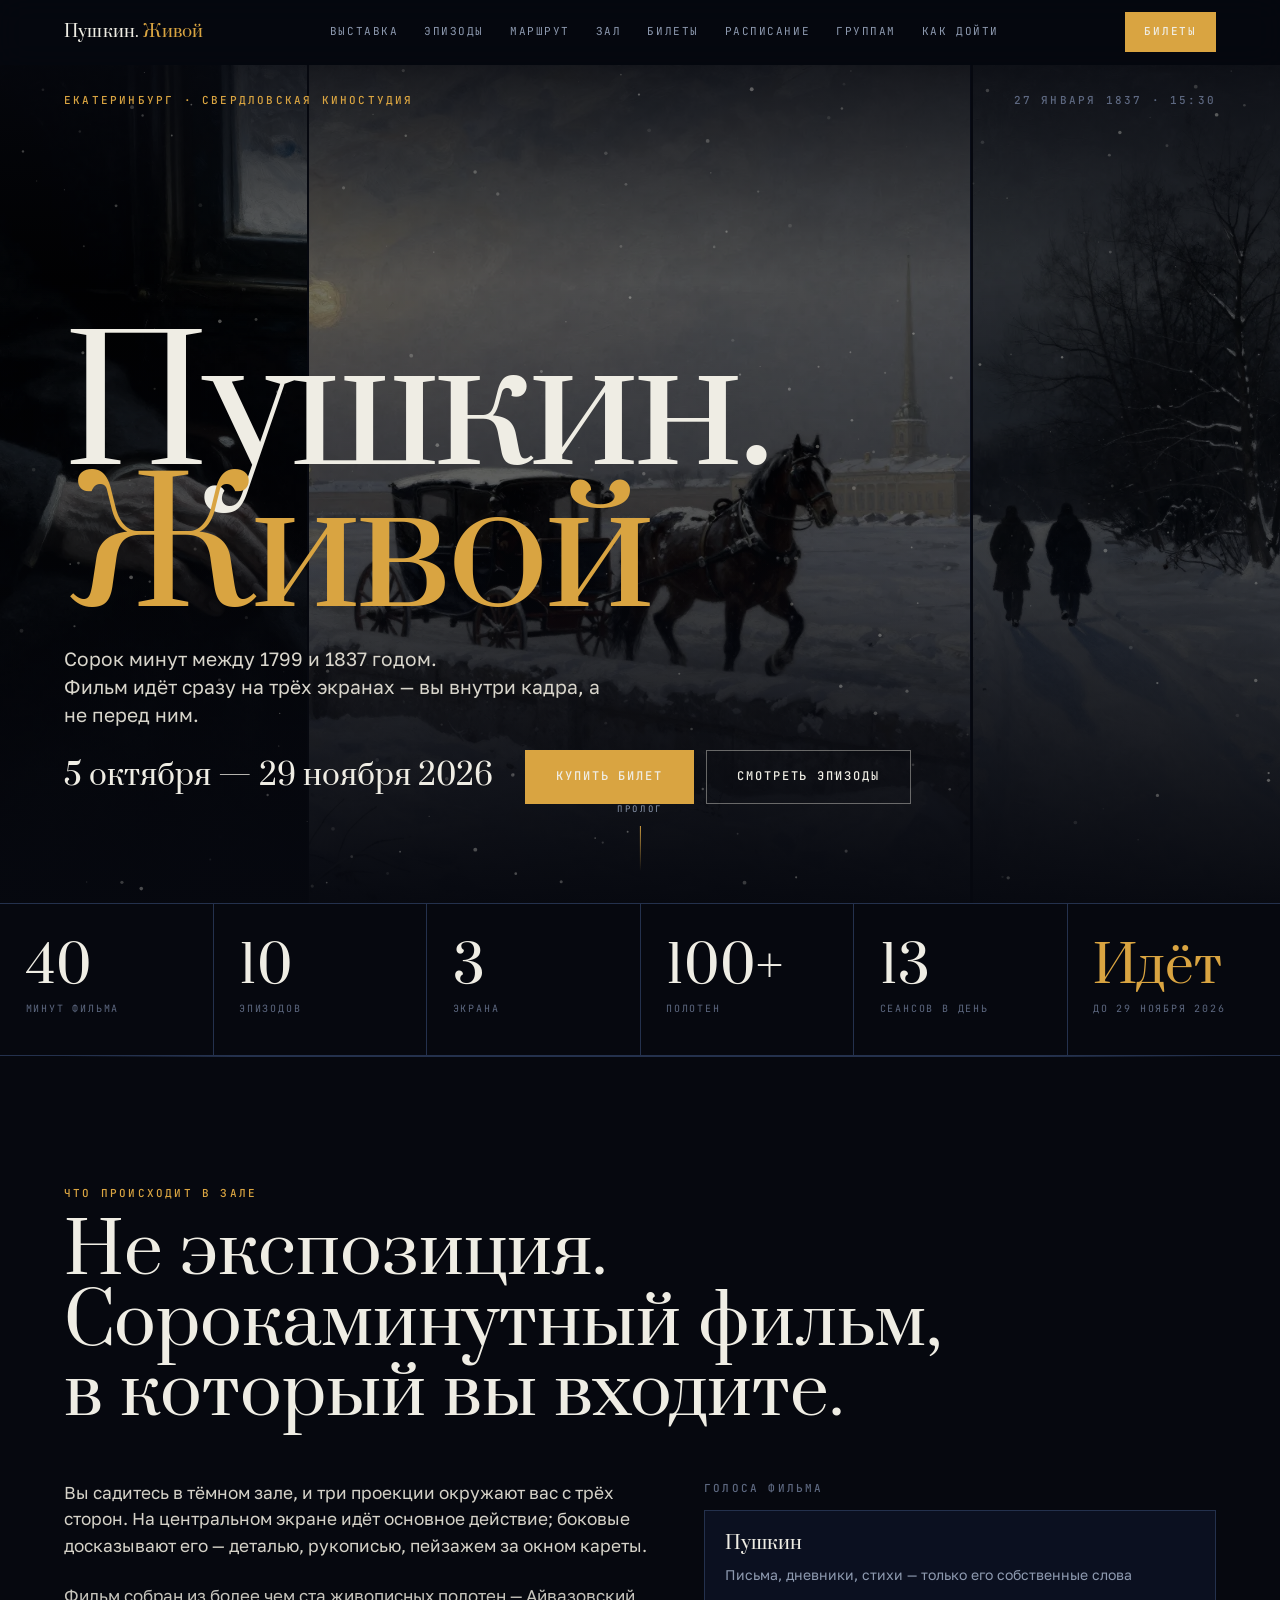
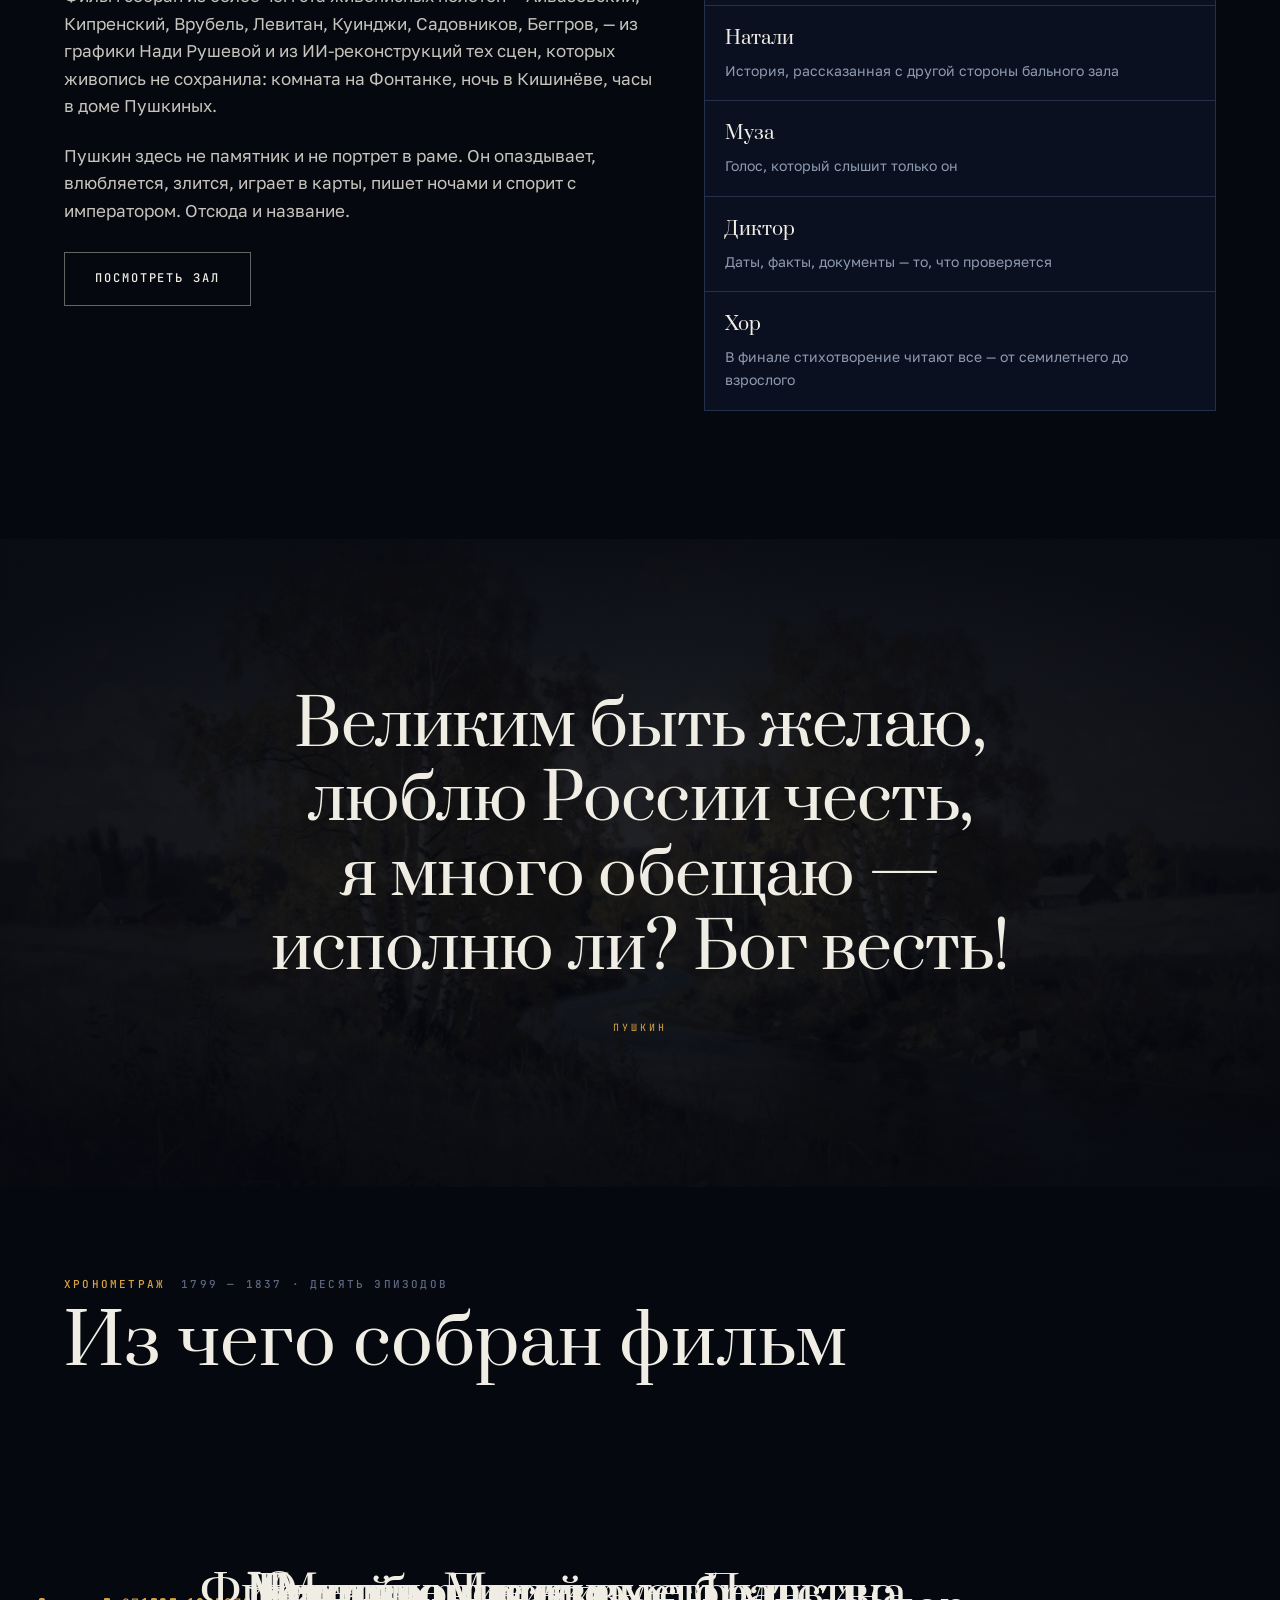
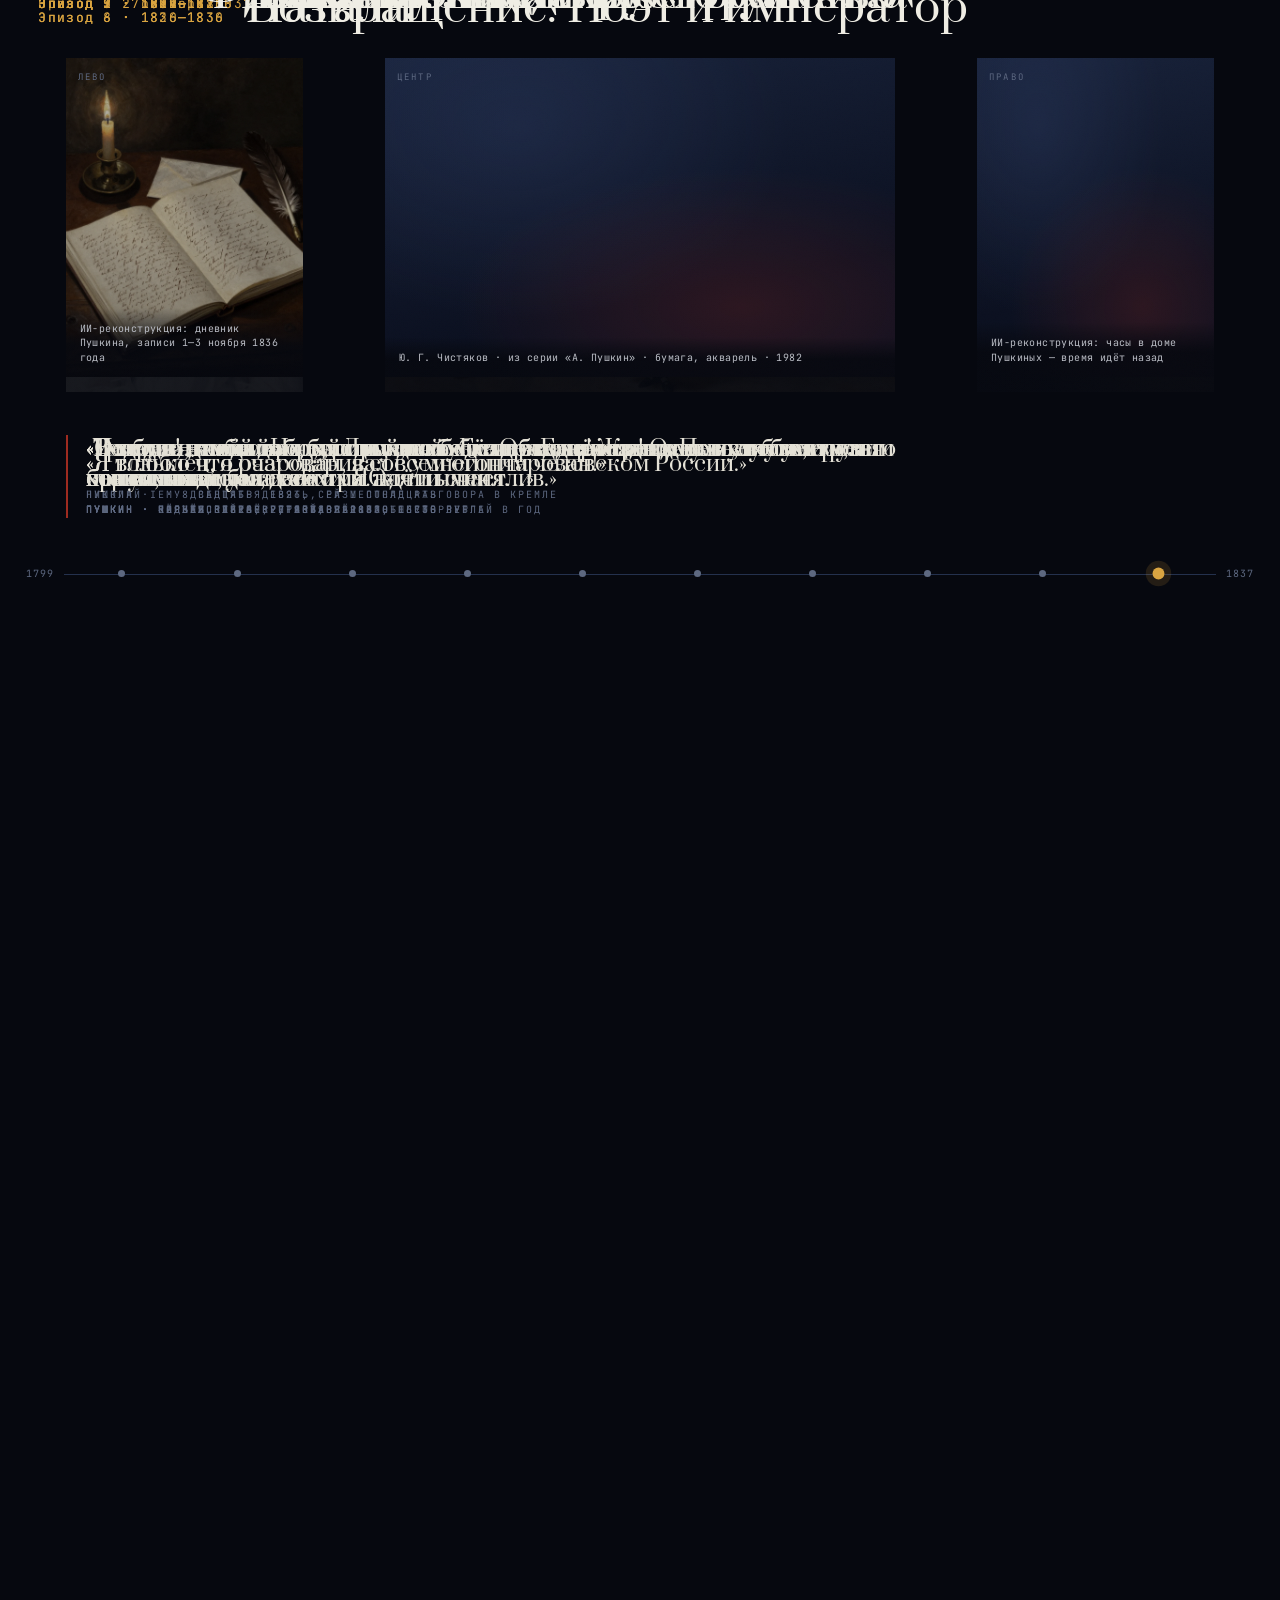
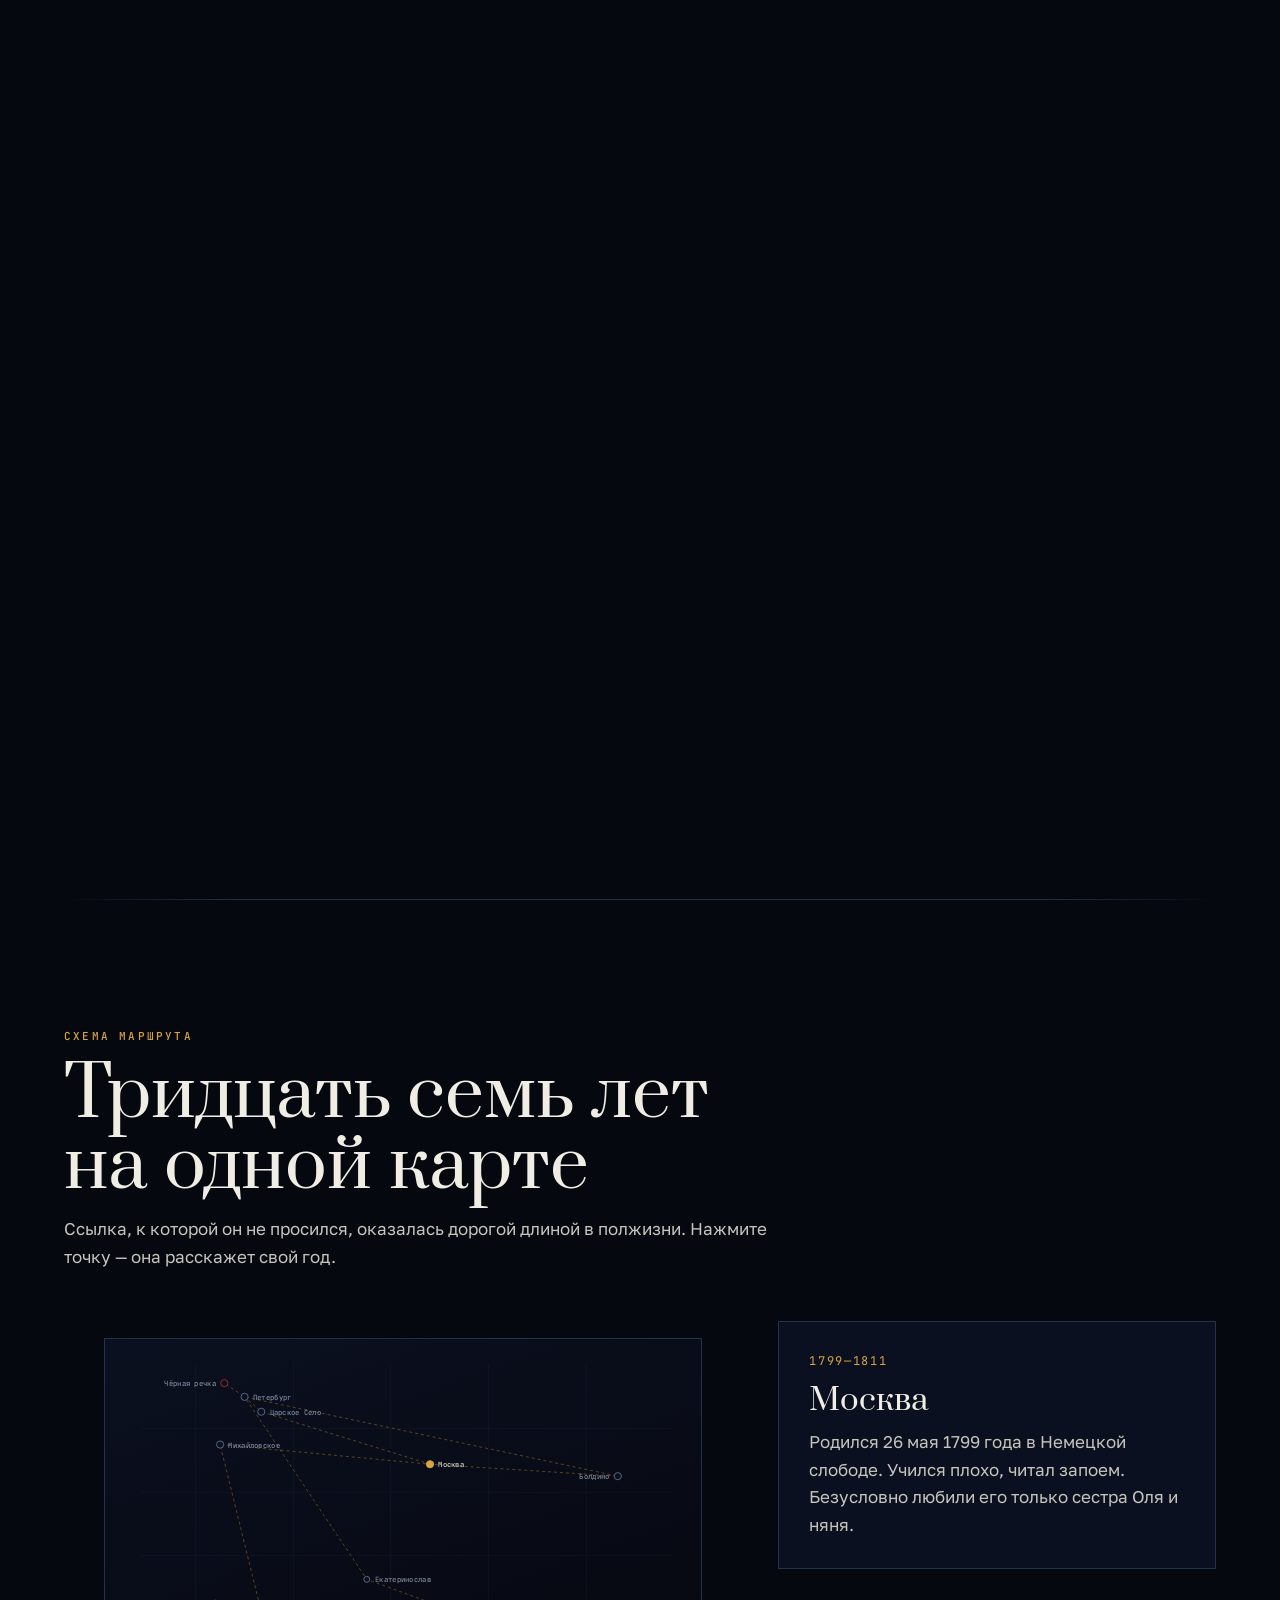
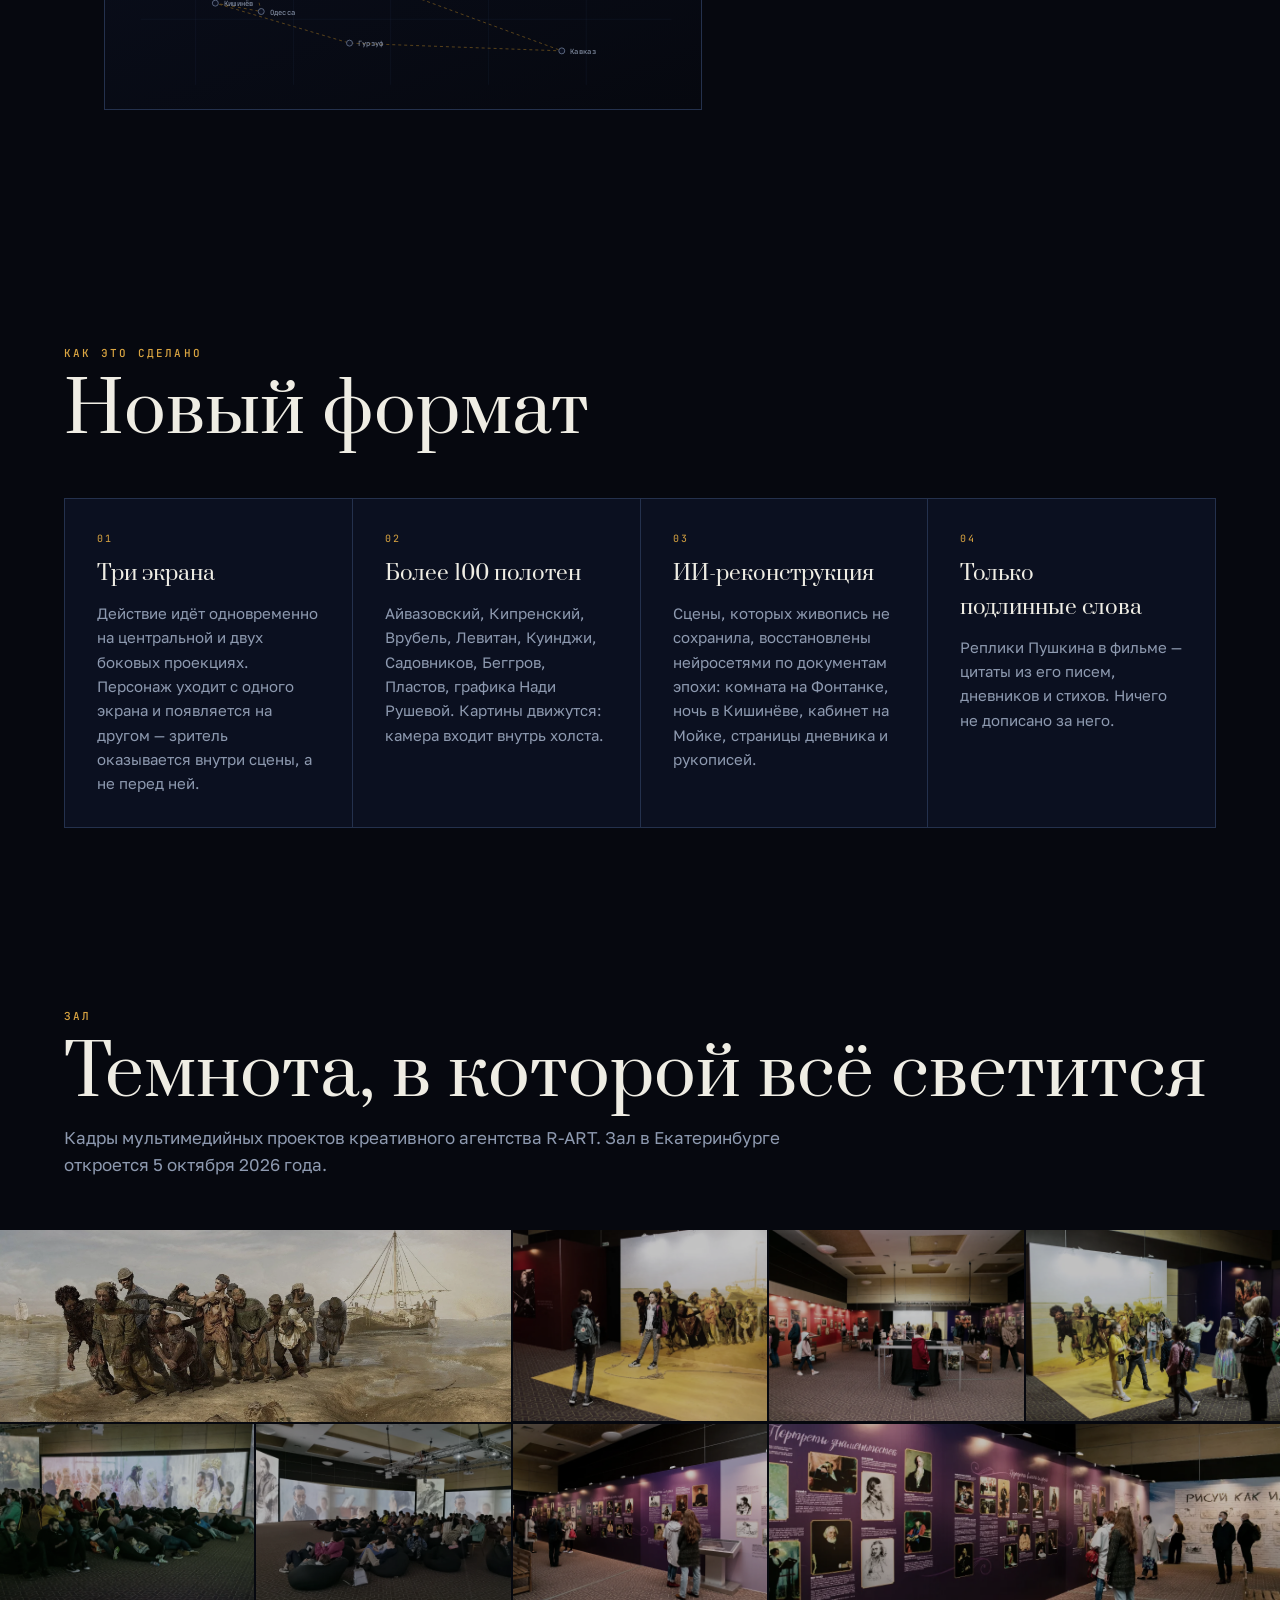
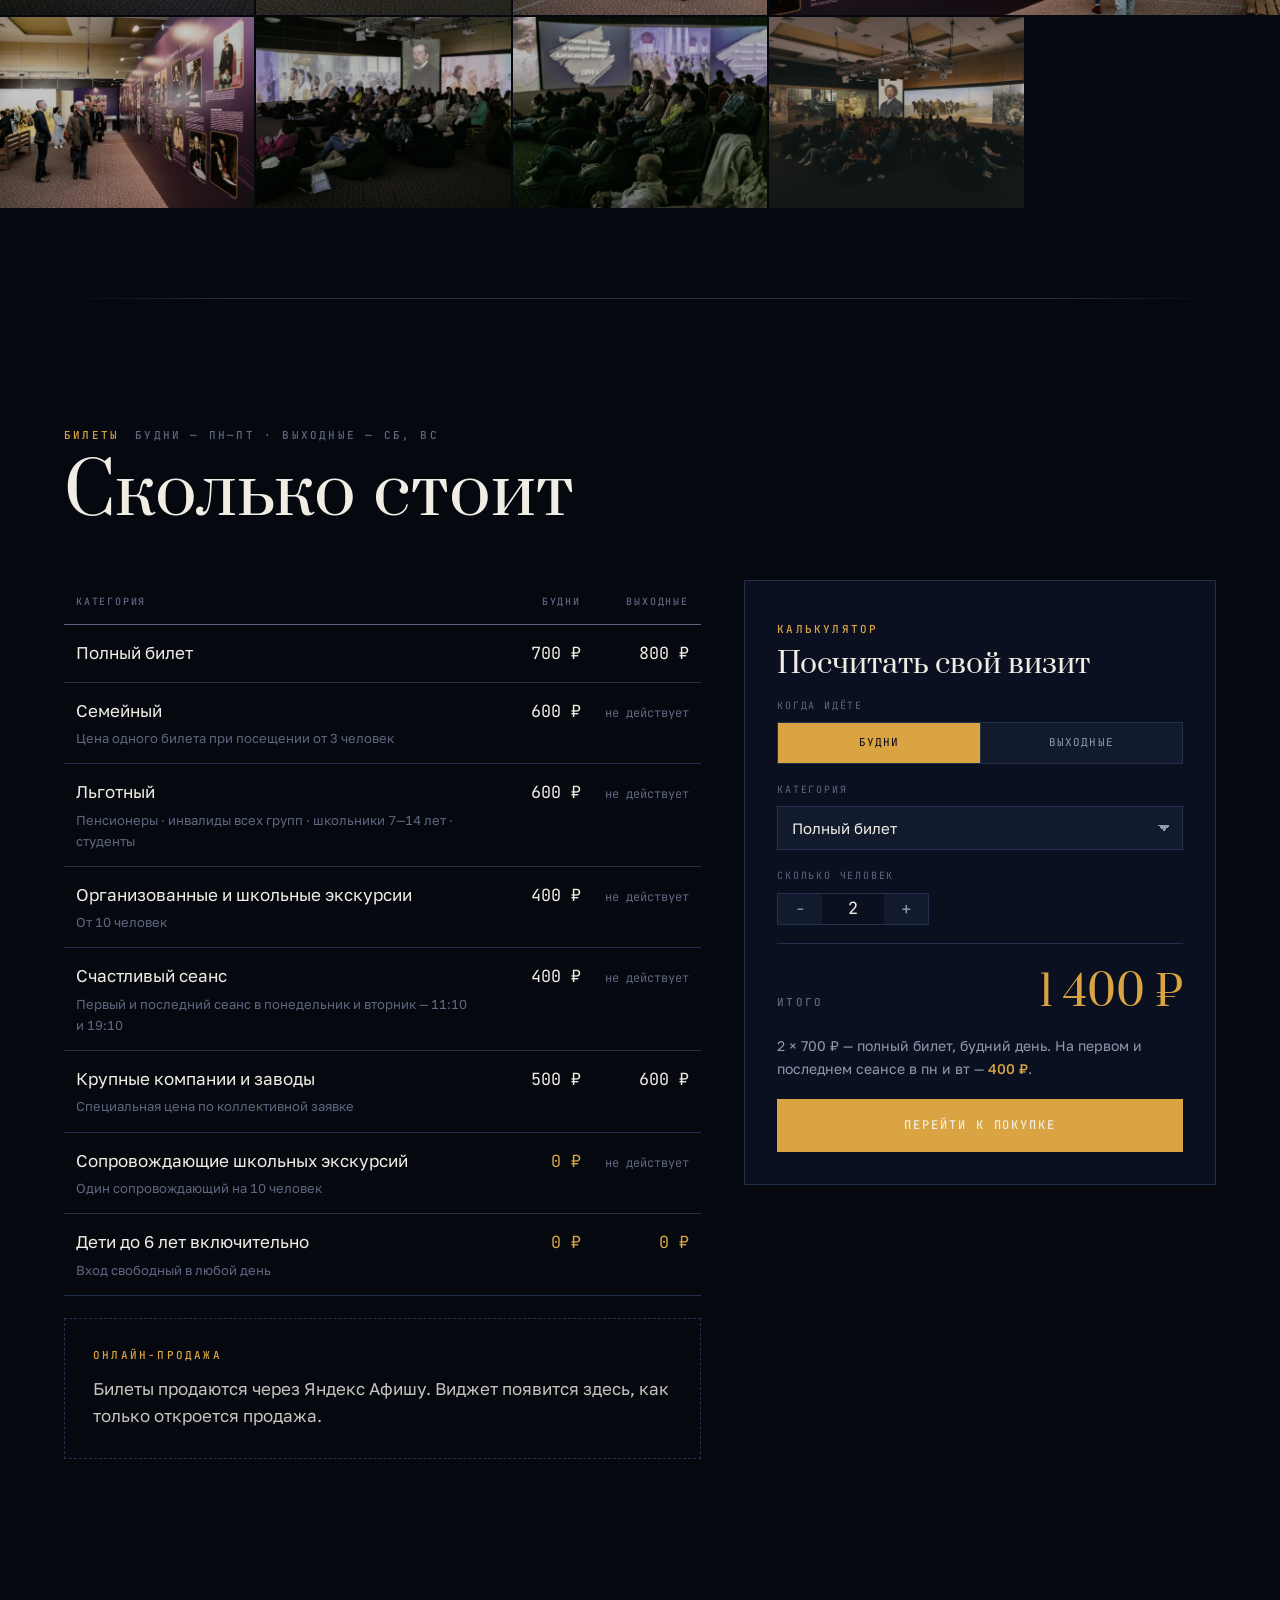
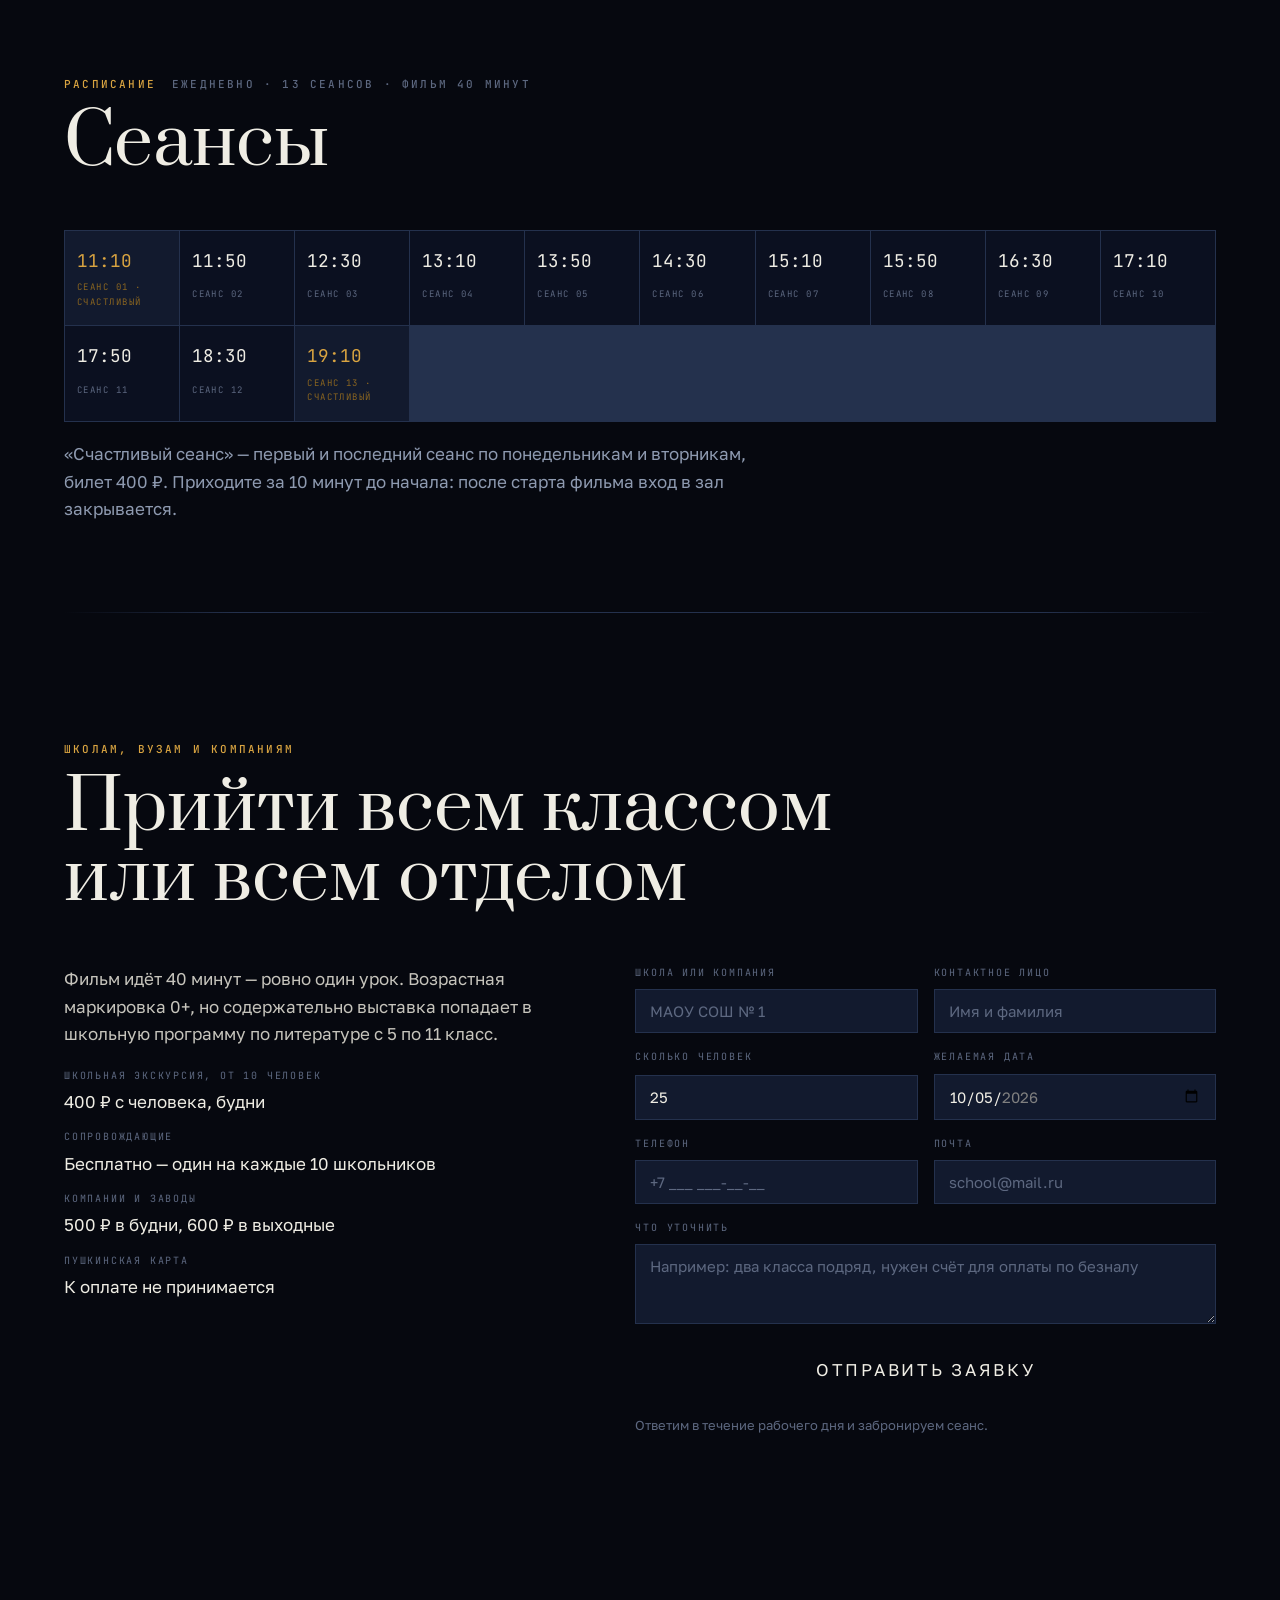
==== commit cb495bb0: "Первый экран во всю ширину, три живых экрана Сайт выглядел скучно по делу: шапка была текстовым заго" ====
--- a/site/index.html
+++ b/site/index.html
@@ -88,6 +88,7 @@
   --surguch: #9E2B20;
 
   --maxw: 1360px;
+  --navh: 62px;
   --pad: clamp(20px, 5vw, 72px);
   --seam: 2px;
 
@@ -120,7 +121,7 @@
 
 /* ---------- типографика ---------- */
 .pj-display { font-family: var(--f-display); font-weight: 400; line-height: 0.94; letter-spacing: -0.015em; }
-.pj-h2 { font-family: var(--f-display); font-size: clamp(2rem, 4.4vw, 3.6rem); line-height: 1.02; }
+.pj-h2 { font-family: var(--f-display); font-size: clamp(2.2rem, 5.4vw, 4.6rem); line-height: 1.02; }
 .pj-h3 { font-family: var(--f-display); font-size: clamp(1.35rem, 2.2vw, 2rem); line-height: 1.12; }
 .pj-lead { font-size: clamp(1.05rem, 1.35vw, 1.3rem); line-height: 1.55; color: #D5D2C8; max-width: 62ch; }
 .pj-body { max-width: 66ch; color: #C6C4BC; }
@@ -206,53 +207,175 @@
   color: var(--mute);
 }
 
-/* ---------- ПРОЛОГ / первый экран ---------- */
-.pj-hero { position: relative; padding-top: clamp(28px, 5vw, 64px); padding-bottom: clamp(48px, 6vw, 88px); }
-.pj-hero__snow { position: absolute; inset: 0; width: 100%; height: 100%; z-index: 0; pointer-events: none; opacity: 0.5; }
-.pj-hero__inner { position: relative; z-index: 1; }
+/* ---------- ПРОЛОГ: первый экран во всю ширину ---------- */
+
+/* вырывает блок из контейнера Tilda на всю ширину окна */
+.pj-bleed { width: 100vw; margin-left: calc(50% - 50vw); }
+
+.pj-hero {
+  position: relative;
+  height: calc(100svh - var(--navh, 62px));
+  min-height: 520px;
+  max-height: 1100px;
+  display: flex;
+  flex-direction: column;
+  justify-content: flex-end;
+  overflow: hidden;
+  isolation: isolate;
+  background: var(--void);
+}
+
+/* три экрана выставки, живые */
+.pj-hero__tri {
+  position: absolute; inset: 0; z-index: 0;
+  display: grid;
+  grid-template-columns: 1fr 2.15fr 1fr;
+  gap: var(--seam);
+  background: var(--void);
+}
+.pj-hero__panel { position: relative; overflow: hidden; background: var(--night); }
+.pj-hero__v {
+  position: absolute; inset: 0;
+  width: 100%; height: 100%;
+  object-fit: cover;
+  filter: saturate(0.58) contrast(1.06) brightness(0.5);
+}
+/* боковые экраны чуть глубже в тень — центр держит взгляд */
+.pj-hero__panel--l .pj-hero__v,
+.pj-hero__panel--r .pj-hero__v { filter: saturate(0.5) contrast(1.05) brightness(0.46); }
+
+.pj-hero__scrim {
+  position: absolute; inset: 0; z-index: 1; pointer-events: none;
+  background:
+    linear-gradient(180deg, rgba(6,8,15,.78) 0%, rgba(6,8,15,.12) 26%, rgba(6,8,15,.30) 52%, rgba(6,8,15,.95) 100%),
+    radial-gradient(130% 90% at 50% 108%, rgba(6,8,15,.85), transparent 62%);
+}
+.pj-hero__snow { position: absolute; inset: 0; width: 100%; height: 100%; z-index: 2; pointer-events: none; opacity: .55; }
 
 .pj-hero__top {
-  display: flex; gap: 12px 26px; flex-wrap: wrap; align-items: baseline;
-  padding-bottom: 20px; border-bottom: 1px solid var(--line);
-}
-
-.pj-title { position: relative; margin: clamp(28px, 5vw, 56px) 0 0; }
+  position: absolute; top: 0; left: 0; right: 0; z-index: 3;
+  display: flex; justify-content: space-between; gap: 14px 26px; flex-wrap: wrap;
+  padding: clamp(16px, 3vh, 30px) var(--pad);
+}
+
+.pj-hero__in {
+  position: relative; z-index: 3;
+  padding: 0 var(--pad) clamp(76px, 11vh, 128px);
+  display: grid; gap: clamp(16px, 2.4vh, 30px);
+}
+
+.pj-title { margin: 0; }
 .pj-title__l1, .pj-title__l2 {
   display: block;
   font-family: var(--f-display);
-  font-size: clamp(3.2rem, 15.5vw, 12.5rem);
-  line-height: 0.82;
-  letter-spacing: -0.02em;
-}
-.pj-title__l2 { color: var(--candle); padding-left: 0.06em; }
-.pj-title__ink { display: block; width: min(100%, 640px); height: auto; margin-top: 6px; overflow: visible; }
-.pj-title__ink path { fill: none; stroke: var(--surguch); stroke-width: 3; stroke-linecap: round; }
-
-.pj-hero__sub {
-  display: flex; flex-wrap: wrap; gap: 10px 22px; align-items: baseline;
-  margin-top: clamp(20px, 3vw, 34px);
-}
-.pj-hero__dates { font-family: var(--f-display); font-size: clamp(1.25rem, 2.4vw, 2rem); }
-
-.pj-hero__stage { margin-top: clamp(28px, 4vw, 48px); }
-.pj-hero__stage .pj-screen { aspect-ratio: auto; }
-.pj-hero__stage .pj-screen--c { aspect-ratio: 16 / 10; }
-
+  font-size: clamp(3rem, 13.2vw, 12.5rem);
+  line-height: 0.84;
+  letter-spacing: -0.025em;
+}
+.pj-title__l2 { color: var(--candle); padding-left: 0.05em; }
+
+.pj-hero__line {
+  font-size: clamp(1.05rem, 1.5vw, 1.5rem);
+  line-height: 1.45;
+  color: #D9D6CC;
+  max-width: 46ch;
+}
+.pj-hero__bottom {
+  display: flex; flex-wrap: wrap; align-items: center;
+  gap: clamp(14px, 2.5vw, 40px);
+}
+.pj-hero__dates {
+  font-family: var(--f-display);
+  font-size: clamp(1.25rem, 2.3vw, 2.1rem);
+  white-space: nowrap;
+}
+.pj-hero__bottom .pj-cta { margin-top: 0; }
+
+/* подсказка «листайте» */
+.pj-scroll {
+  position: absolute; z-index: 3; left: 50%; bottom: clamp(20px, 3.5vh, 40px);
+  transform: translateX(-50%);
+  display: grid; justify-items: center; gap: 10px;
+}
+.pj-scroll__t {
+  font-family: var(--f-mono); font-size: .5625rem;
+  letter-spacing: .3em; text-transform: uppercase; color: var(--dim);
+}
+.pj-scroll__l {
+  width: 1px; height: clamp(28px, 5vh, 52px);
+  background: linear-gradient(var(--candle), transparent);
+  animation: pj-drop 2.2s ease-in-out infinite;
+  transform-origin: top;
+}
+@keyframes pj-drop { 0%,100% { transform: scaleY(.35); opacity:.5 } 50% { transform: scaleY(1); opacity:1 } }
+.pj-scroll:hover .pj-scroll__t { color: var(--candle); }
+
+/* ---------- полоса цифр во всю ширину ---------- */
 .pj-facts {
   display: grid;
-  grid-template-columns: repeat(auto-fit, minmax(126px, 1fr));
+  grid-template-columns: repeat(6, minmax(0, 1fr));
   gap: 1px;
-  margin-top: var(--seam);
   background: var(--line);
-}
-.pj-fact { background: var(--night); padding: 18px 16px 16px; }
-.pj-fact__n { font-family: var(--f-display); font-size: clamp(1.6rem, 2.6vw, 2.4rem); line-height: 1; display: block; }
-.pj-fact__l { margin-top: 6px; display: block; font-family: var(--f-mono); font-size: 0.625rem; letter-spacing: 0.16em; text-transform: uppercase; color: var(--mute); }
-
+  border-block: 1px solid var(--line);
+}
+@media (max-width: 1180px) { .pj-facts { grid-template-columns: repeat(3, minmax(0, 1fr)); } }
+@media (max-width: 620px)  { .pj-facts { grid-template-columns: repeat(2, minmax(0, 1fr)); } }
+.pj-fact {
+  background: var(--void);
+  padding: clamp(20px, 3vw, 38px) clamp(16px, 2vw, 28px);
+  display: grid; gap: 8px; align-content: center;
+}
+.pj-fact__n {
+  font-family: var(--f-display);
+  font-size: clamp(2rem, 4vw, 3.4rem);
+  line-height: 1; display: block;
+}
+.pj-fact--count .pj-fact__n { color: var(--candle); font-variant-numeric: tabular-nums; }
+.pj-fact__l {
+  display: block; font-family: var(--f-mono); font-size: .625rem;
+  letter-spacing: .18em; text-transform: uppercase; color: var(--mute);
+}
+
+/* ---------- полноэкранная цитата ---------- */
+.pj-band {
+  position: relative;
+  min-height: clamp(420px, 72svh, 820px);
+  display: grid; place-items: center;
+  overflow: hidden; isolation: isolate;
+  background: var(--void);
+}
+.pj-band__v {
+  position: absolute; inset: 0; z-index: 0;
+  width: 100%; height: 100%; object-fit: cover;
+  filter: saturate(0.4) brightness(0.32);
+}
+.pj-band__scrim {
+  position: absolute; inset: 0; z-index: 1; pointer-events: none;
+  background: radial-gradient(90% 70% at 50% 50%, rgba(6,8,15,.55), rgba(6,8,15,.92) 78%);
+}
+.pj-band__in {
+  position: relative; z-index: 2; margin: 0;
+  padding: clamp(40px, 8vw, 96px) var(--pad);
+  display: grid; gap: clamp(18px, 3vw, 34px); justify-items: center; text-align: center;
+}
+.pj-band__q {
+  font-family: var(--f-display);
+  font-size: clamp(1.6rem, 5vw, 4.4rem);
+  line-height: 1.16;
+  letter-spacing: -0.015em;
+  color: var(--snow);
+  text-wrap: balance;
+}
+.pj-band__c {
+  font-family: var(--f-mono); font-style: normal;
+  font-size: .625rem; letter-spacing: .3em; text-transform: uppercase; color: var(--candle);
+}
+
+/* кнопки */
 .pj-cta { display: flex; flex-wrap: wrap; gap: 12px; align-items: center; margin-top: clamp(26px, 3.5vw, 40px); }
 .pj-btn {
   display: inline-flex; align-items: center; gap: 10px;
-  padding: 15px 26px;
+  padding: 16px 30px;
   font-family: var(--f-mono); font-size: 0.75rem; font-weight: 500;
   letter-spacing: 0.16em; text-transform: uppercase;
   border: 1px solid var(--candle);
@@ -262,14 +385,8 @@
 .pj-btn:hover { background: var(--candle); color: var(--void); }
 .pj-btn--solid { background: var(--candle); color: var(--void); }
 .pj-btn--solid:hover { background: var(--snow); border-color: var(--snow); color: var(--void); }
-.pj-btn--ghost { border-color: var(--line); color: var(--snow); }
-.pj-btn--ghost:hover { border-color: var(--snow); background: transparent; color: var(--snow); }
-
-/* обратный отсчёт */
-.pj-count { display: flex; gap: 1px; margin-top: clamp(26px, 3.5vw, 40px); background: var(--line); width: fit-content; max-width: 100%; flex-wrap: wrap; }
-.pj-count__u { background: var(--night); padding: 14px 20px; min-width: 84px; }
-.pj-count__v { display: block; font-family: var(--f-mono); font-size: clamp(1.4rem, 2.4vw, 2rem); font-variant-numeric: tabular-nums; line-height: 1; color: var(--snow); }
-.pj-count__l { display: block; margin-top: 6px; font-family: var(--f-mono); font-size: 0.5625rem; letter-spacing: 0.18em; text-transform: uppercase; color: var(--mute); }
+.pj-btn--ghost { border-color: rgba(239,237,228,.4); color: var(--snow); }
+.pj-btn--ghost:hover { border-color: var(--snow); background: rgba(239,237,228,.08); }
 
 /* ---------- О выставке ---------- */
 .pj-about { display: grid; grid-template-columns: 1fr; gap: clamp(28px, 4vw, 56px); }
@@ -281,6 +398,8 @@
 
 /* ---------- ЭПИЗОДЫ: липкая сцена ---------- */
 .pj-eps { position: relative; }
+.pj-eps__inner { width: 100%; padding-inline: clamp(12px, 2vw, 30px); }
+.pj-ep__head, .pj-ep__quote { padding-inline: clamp(4px, 1vw, 18px); }
 .pj-eps__stage { position: sticky; top: 0; z-index: 1; height: 100svh; min-height: 620px; display: flex; flex-direction: column; justify-content: center; padding-block: 28px; }
 .pj-eps__steps { position: relative; z-index: 2; margin-top: -100svh; pointer-events: none; }
 .pj-eps__step { height: 82svh; }
@@ -464,8 +583,14 @@
 /* ---------- адаптив ---------- */
 @media (max-width: 860px) {
   .pj-tri { grid-template-columns: 1fr; }
-  .pj-hero__stage .pj-screen, .pj-ep__tri .pj-screen { aspect-ratio: 16 / 10; }
-  .pj-hero__stage .pj-screen--l, .pj-hero__stage .pj-screen--r { display: none; }
+  .pj-ep__tri .pj-screen { aspect-ratio: 16 / 10; }
+
+  /* первый экран: остаётся только центральное видео */
+  .pj-hero__tri { grid-template-columns: 1fr; }
+  .pj-hero__panel--l, .pj-hero__panel--r { display: none; }
+  .pj-hero { height: calc(100svh - 54px); }
+  .pj-hero__in { padding-bottom: clamp(64px, 12vh, 96px); }
+  .pj-band { min-height: 60svh; }
 
   /* эпизоды разворачиваются в обычный список — скролл-сцена только на большом экране */
   .pj-eps__stage { position: static; height: auto; min-height: 0; padding-block: 0; }
@@ -529,73 +654,72 @@
     </div>
   </nav>
 
-  <!-- ══════════ ПРОЛОГ ══════════ -->
-  <header class="pj-hero pj-wrap">
+  <!-- ══════════ ПРОЛОГ: первый экран целиком ══════════ -->
+  <header class="pj-hero pj-bleed">
+
+    <!-- три экрана выставки, живые -->
+    <div class="pj-hero__tri" aria-hidden="true">
+      <div class="pj-hero__panel pj-hero__panel--l">
+        <video class="pj-hero__v" src="assets/video/ep0-l.mp4" poster="assets/ep/ep0-l.webp"
+               autoplay muted loop playsinline preload="auto"></video>
+      </div>
+      <div class="pj-hero__panel pj-hero__panel--c">
+        <video class="pj-hero__v" src="assets/video/ep0-c.mp4" poster="assets/ep/ep0-c.webp"
+               autoplay muted loop playsinline preload="auto"></video>
+      </div>
+      <div class="pj-hero__panel pj-hero__panel--r">
+        <video class="pj-hero__v" src="assets/video/ep0-r.mp4" poster="assets/ep/ep0-r.webp"
+               autoplay muted loop playsinline preload="auto"></video>
+      </div>
+    </div>
+
+    <div class="pj-hero__scrim" aria-hidden="true"></div>
     <canvas class="pj-hero__snow" id="pj-snow" aria-hidden="true"></canvas>
 
-    <div class="pj-hero__inner">
-      <div class="pj-hero__top pj-anim pj-anim--1">
-        <span class="pj-slug">Екатеринбург · Свердловская киностудия</span>
-        <span class="pj-slug pj-slug--dim">Мультимедийная выставка</span>
-        <span class="pj-slug pj-slug--dim">0+</span>
-      </div>
-
-      <h1 class="pj-title pj-anim pj-anim--2">
+    <div class="pj-hero__top">
+      <span class="pj-slug">Екатеринбург · Свердловская киностудия</span>
+      <span class="pj-slug pj-slug--dim">27 января 1837 · 15:30</span>
+    </div>
+
+    <div class="pj-hero__in">
+      <h1 class="pj-title">
         <span class="pj-title__l1">Пушкин.</span>
         <span class="pj-title__l2">Живой</span>
-        <svg class="pj-title__ink" viewBox="0 0 640 40" aria-hidden="true" focusable="false">
-          <path d="M4 26 C 88 8, 172 34, 258 20 S 424 6, 512 24 S 604 34, 636 18" />
-        </svg>
       </h1>
 
-      <div class="pj-hero__sub pj-anim pj-anim--3">
+      <p class="pj-hero__line">
+        Сорок минут между 1799 и 1837 годом.<br>
+        Фильм идёт сразу на трёх экранах — вы внутри кадра, а не перед ним.
+      </p>
+
+      <div class="pj-hero__bottom">
         <span class="pj-hero__dates">5 октября — 29 ноября 2026</span>
-        <span class="pj-slug pj-slug--dim">56 дней · 13 сеансов ежедневно</span>
-      </div>
-
-      <p class="pj-lead pj-anim pj-anim--3" style="margin-top:20px">
-        Сорок минут между 1799 и 1837 годом. Фильм идёт сразу на трёх экранах:
-        то, что герой видит, то, что он вспоминает, и то, о чём он молчит.
-      </p>
-
-      <!-- три экрана -->
-      <div class="pj-hero__stage pj-tri pj-anim pj-anim--4">
-        <figure class="pj-screen pj-screen--l">
-          <img class="pj-screen__img" src="assets/hall/13.webp" alt="Левый экран зала мультимедийной выставки" loading="eager" decoding="async">
-          <span class="pj-screen__tag">Левый экран</span>
-        </figure>
-        <figure class="pj-screen pj-screen--c">
-          <img class="pj-screen__img" src="assets/hall/22.webp" alt="Центральный экран: проекция во весь зал" loading="eager" decoding="async">
-          <span class="pj-screen__tag">Центр</span>
-          <figcaption class="pj-screen__cap">Три проекции идут одновременно. Персонажи переходят с экрана на экран.</figcaption>
-        </figure>
-        <figure class="pj-screen pj-screen--r">
-          <img class="pj-screen__img" src="assets/hall/10.webp" alt="Правый экран зала мультимедийной выставки" loading="eager" decoding="async">
-          <span class="pj-screen__tag">Правый экран</span>
-        </figure>
-      </div>
-
-      <div class="pj-facts">
-        <div class="pj-fact"><span class="pj-fact__n">40</span><span class="pj-fact__l">минут фильма</span></div>
-        <div class="pj-fact"><span class="pj-fact__n">10</span><span class="pj-fact__l">эпизодов</span></div>
-        <div class="pj-fact"><span class="pj-fact__n">3</span><span class="pj-fact__l">экрана</span></div>
-        <div class="pj-fact"><span class="pj-fact__n">100+</span><span class="pj-fact__l">полотен</span></div>
-        <div class="pj-fact"><span class="pj-fact__n">13</span><span class="pj-fact__l">сеансов в день</span></div>
-      </div>
-
-      <div class="pj-cta">
-        <a class="pj-btn pj-btn--solid" href="#bilety">Купить билет</a>
-        <a class="pj-btn pj-btn--ghost" href="#epizody">Смотреть эпизоды</a>
-      </div>
-
-      <div class="pj-count" id="pj-count" aria-label="Обратный отсчёт до открытия">
-        <div class="pj-count__u"><span class="pj-count__v" data-c="d">—</span><span class="pj-count__l">дней</span></div>
-        <div class="pj-count__u"><span class="pj-count__v" data-c="h">—</span><span class="pj-count__l">часов</span></div>
-        <div class="pj-count__u"><span class="pj-count__v" data-c="m">—</span><span class="pj-count__l">минут</span></div>
-        <div class="pj-count__u"><span class="pj-count__v" data-c="s">—</span><span class="pj-count__l">секунд</span></div>
-      </div>
-    </div>
+        <div class="pj-cta">
+          <a class="pj-btn pj-btn--solid" href="#bilety">Купить билет</a>
+          <a class="pj-btn pj-btn--ghost" href="#epizody">Смотреть эпизоды</a>
+        </div>
+      </div>
+    </div>
+
+    <a class="pj-scroll" href="#o-vystavke" aria-label="К описанию выставки">
+      <span class="pj-scroll__t">Пролог</span>
+      <span class="pj-scroll__l" aria-hidden="true"></span>
+    </a>
   </header>
+
+  <!-- ══════════ ЦИФРЫ ══════════ -->
+  <section class="pj-facts pj-bleed" aria-label="Коротко о выставке">
+    <div class="pj-fact"><span class="pj-fact__n">40</span><span class="pj-fact__l">минут фильма</span></div>
+    <div class="pj-fact"><span class="pj-fact__n">10</span><span class="pj-fact__l">эпизодов</span></div>
+    <div class="pj-fact"><span class="pj-fact__n">3</span><span class="pj-fact__l">экрана</span></div>
+    <div class="pj-fact"><span class="pj-fact__n">100+</span><span class="pj-fact__l">полотен</span></div>
+    <div class="pj-fact"><span class="pj-fact__n">13</span><span class="pj-fact__l">сеансов в день</span></div>
+    <div class="pj-fact pj-fact--count" id="pj-count" aria-label="До открытия">
+      <span class="pj-fact__n"><span data-c="d">—</span></span>
+      <span class="pj-fact__l">дней до открытия</span>
+    </div>
+  </section>
+
 
   <div class="pj-wrap"><div class="pj-rule"></div></div>
 
@@ -642,6 +766,17 @@
     </div>
   </section>
 
+  <!-- ══════════ ЦИТАТА ВО ВЕСЬ ЭКРАН ══════════ -->
+  <section class="pj-band pj-bleed" aria-label="Цитата Пушкина">
+    <video class="pj-band__v" src="assets/video/ep7-c.mp4" poster="assets/ep/ep7-c.webp"
+           autoplay muted loop playsinline preload="none" aria-hidden="true"></video>
+    <div class="pj-band__scrim" aria-hidden="true"></div>
+    <blockquote class="pj-band__in">
+      <p class="pj-band__q">Великим быть желаю,<br>люблю России честь,<br>я много обещаю —<br>исполню ли? Бог весть!</p>
+      <cite class="pj-band__c">Пушкин</cite>
+    </blockquote>
+  </section>
+
   <!-- ══════════ ЭПИЗОДЫ ══════════ -->
   <section class="pj-sec pj-sec--tight" id="epizody">
     <div class="pj-wrap pj-sechead">
@@ -652,9 +787,9 @@
       <h2 class="pj-h2">Из чего собран фильм</h2>
     </div>
 
-    <div class="pj-eps" id="pj-eps">
+    <div class="pj-eps pj-bleed" id="pj-eps">
       <div class="pj-eps__stage">
-        <div class="pj-wrap" style="width:100%">
+        <div class="pj-eps__inner">
           <div class="pj-eps__frames" id="pj-ep-frames">
 
             <!-- 00 · ПРОЛОГ -->
@@ -932,7 +1067,7 @@
       <h2 class="pj-h2">Темнота, в которой всё светится</h2>
       <p class="pj-body pj-dim">Кадры мультимедийных проектов креативного агентства R-ART. Зал в Екатеринбурге откроется 5 октября 2026 года.</p>
     </div>
-    <div class="pj-wrap">
+    <div class="pj-bleed">
       <div class="pj-gal" id="pj-gal">
         <button class="pj-gal__i" type="button"><img src="assets/hall/22.webp" alt="Панорама зала с проекцией на стены" loading="lazy"></button>
         <button class="pj-gal__i" type="button"><img src="assets/hall/9.webp" alt="Зрители в зале мультимедийной выставки" loading="lazy"></button>
@@ -1284,15 +1419,16 @@
     function tick() {
       var left = target - Date.now();
       if (left <= 0) {
-        box.innerHTML = '<div class="pj-count__u" style="min-width:auto"><span class="pj-count__v">Выставка открыта</span><span class="pj-count__l">до 29 ноября 2026</span></div>';
+        box.innerHTML = '<span class="pj-fact__n">Идёт</span><span class="pj-fact__l">до 29 ноября 2026</span>';
         return;
       }
       var s = Math.floor(left / 1000);
-      cells.d.textContent = Math.floor(s / 86400);
-      cells.h.textContent = pad(Math.floor(s / 3600) % 24);
-      cells.m.textContent = pad(Math.floor(s / 60) % 60);
-      cells.s.textContent = pad(s % 60);
-      setTimeout(tick, 1000);
+      // в полосе цифр стоят только дни, в развёрнутом виде — все четыре ячейки
+      if (cells.d) cells.d.textContent = Math.floor(s / 86400);
+      if (cells.h) cells.h.textContent = pad(Math.floor(s / 3600) % 24);
+      if (cells.m) cells.m.textContent = pad(Math.floor(s / 60) % 60);
+      if (cells.s) cells.s.textContent = pad(s % 60);
+      setTimeout(tick, cells.s ? 1000 : 60000);
     }
     tick();
   })();
@@ -1417,9 +1553,18 @@
     var p = v.play();
     if (p && p.catch) p.catch(function () {});
   }
-  (function retryPlayback() {
-    function kick() { $$('.pj-screen video').forEach(pjPlay); }
-    ['pointerdown', 'keydown', 'touchstart', 'scroll'].forEach(function (e) {
+  (function playback() {
+    // «уменьшить движение» — останавливаем всё и показываем постеры
+    if (reduced) {
+      $$('video').forEach(function (v) { v.removeAttribute('autoplay'); v.pause(); });
+      return;
+    }
+    function kick() { $$('video').forEach(pjPlay); }
+    kick();
+    window.addEventListener('load', kick);
+    setTimeout(kick, 800);
+    setTimeout(kick, 2500);
+    ['pointerdown', 'keydown', 'touchstart', 'scroll', 'mousemove'].forEach(function (e) {
       window.addEventListener(e, kick, { once: true, passive: true });
     });
     document.addEventListener('visibilitychange', function () {
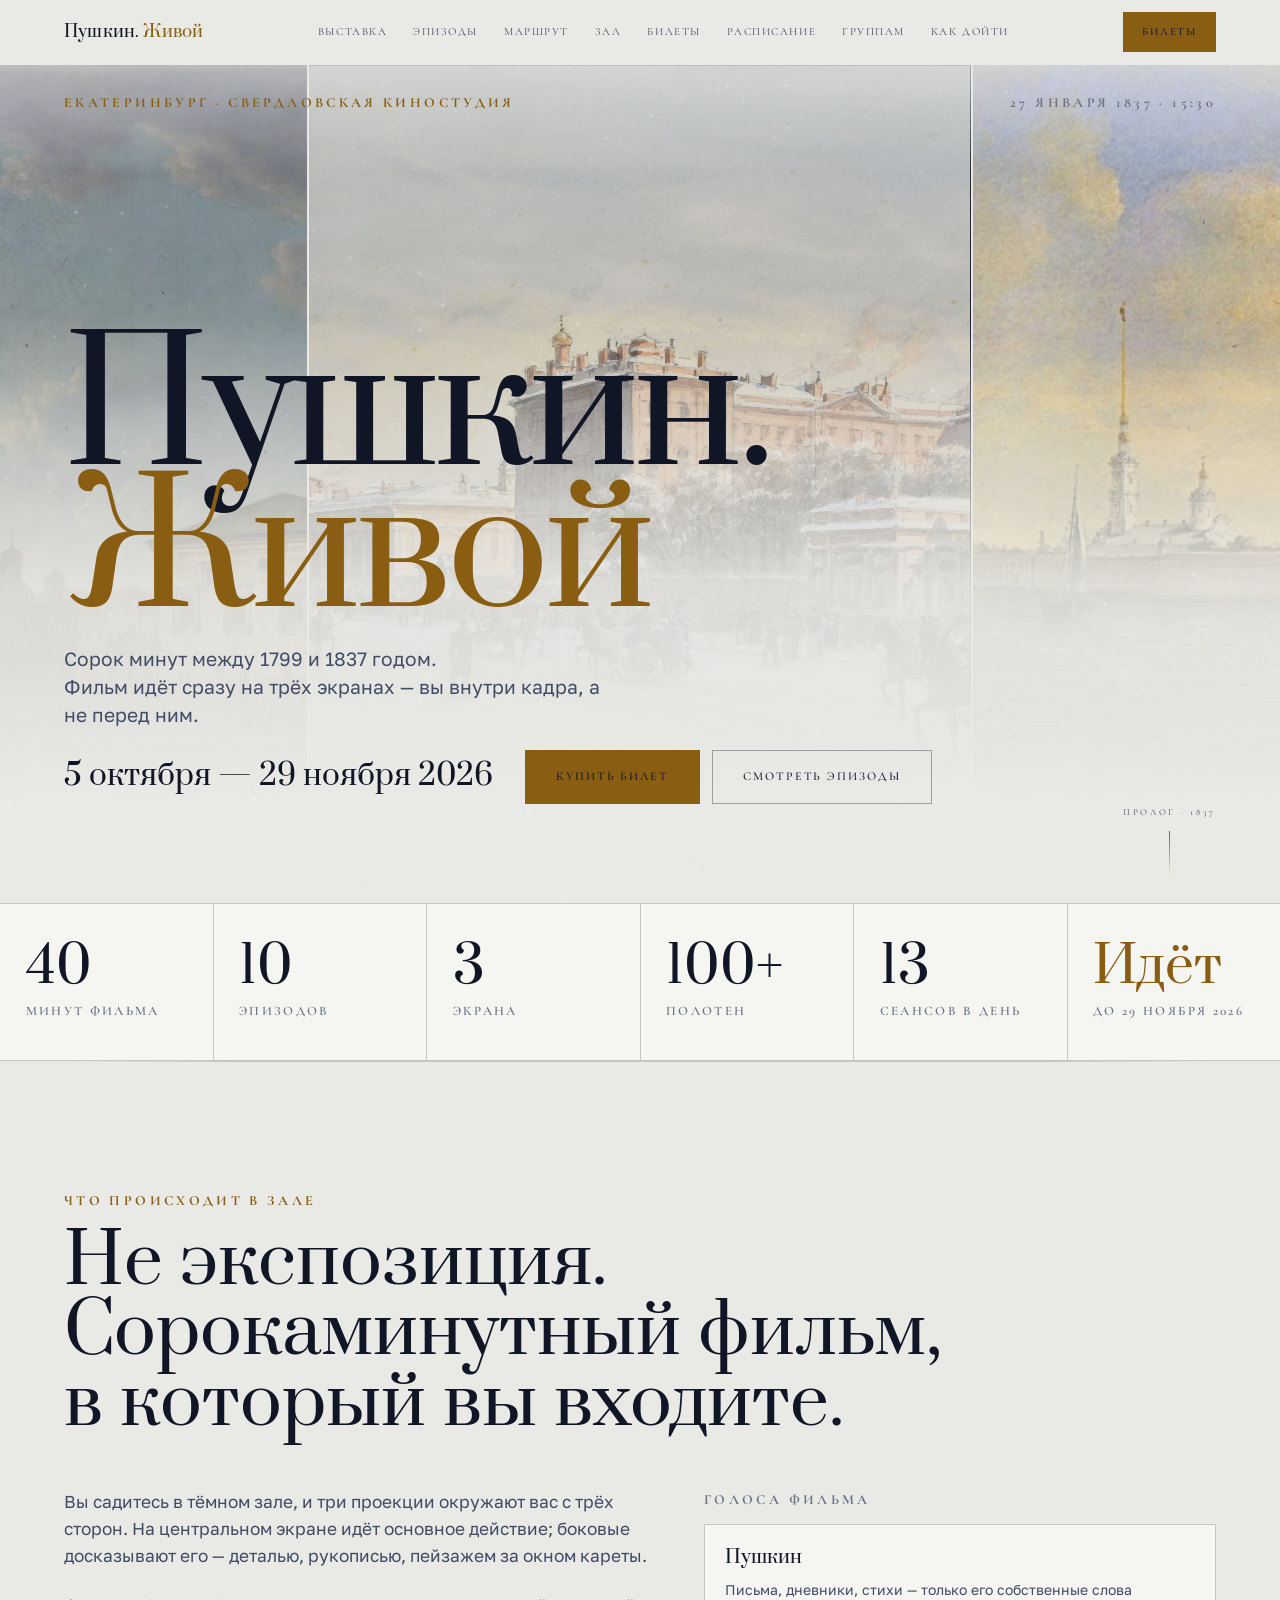
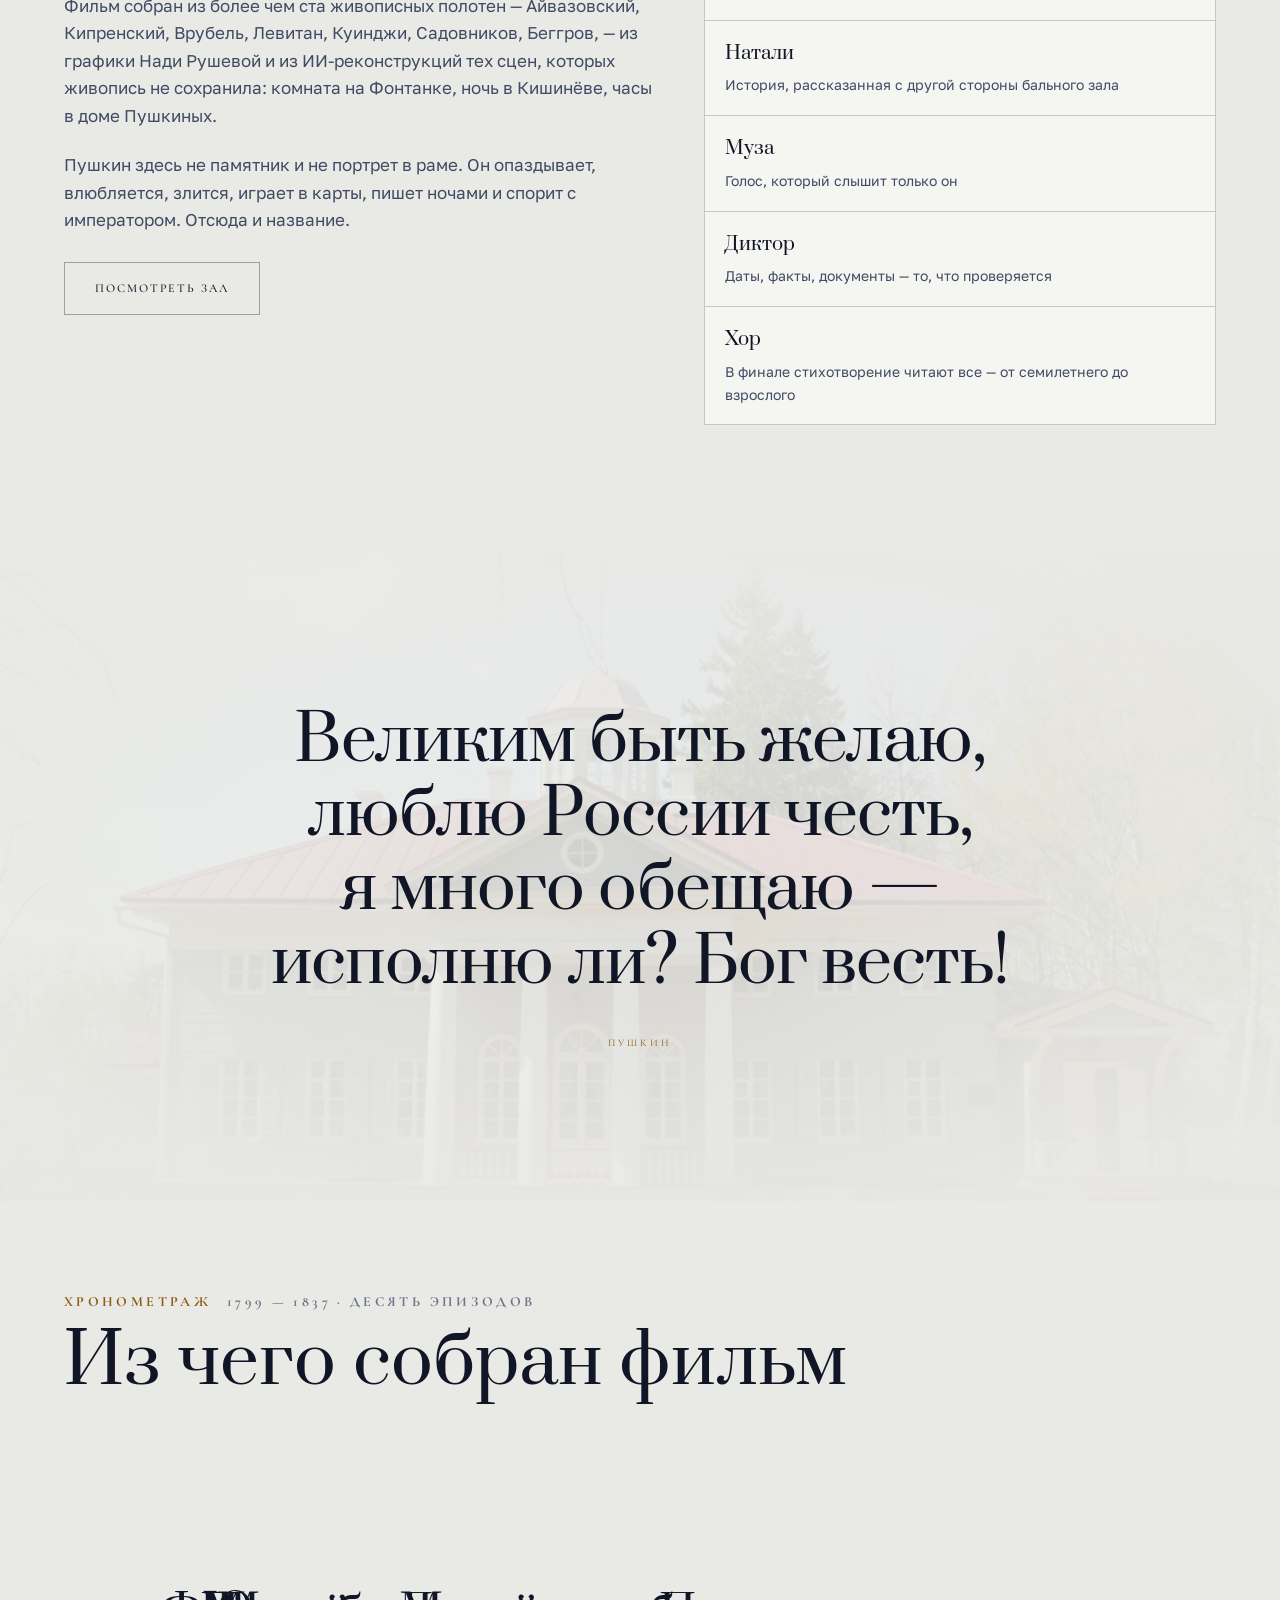
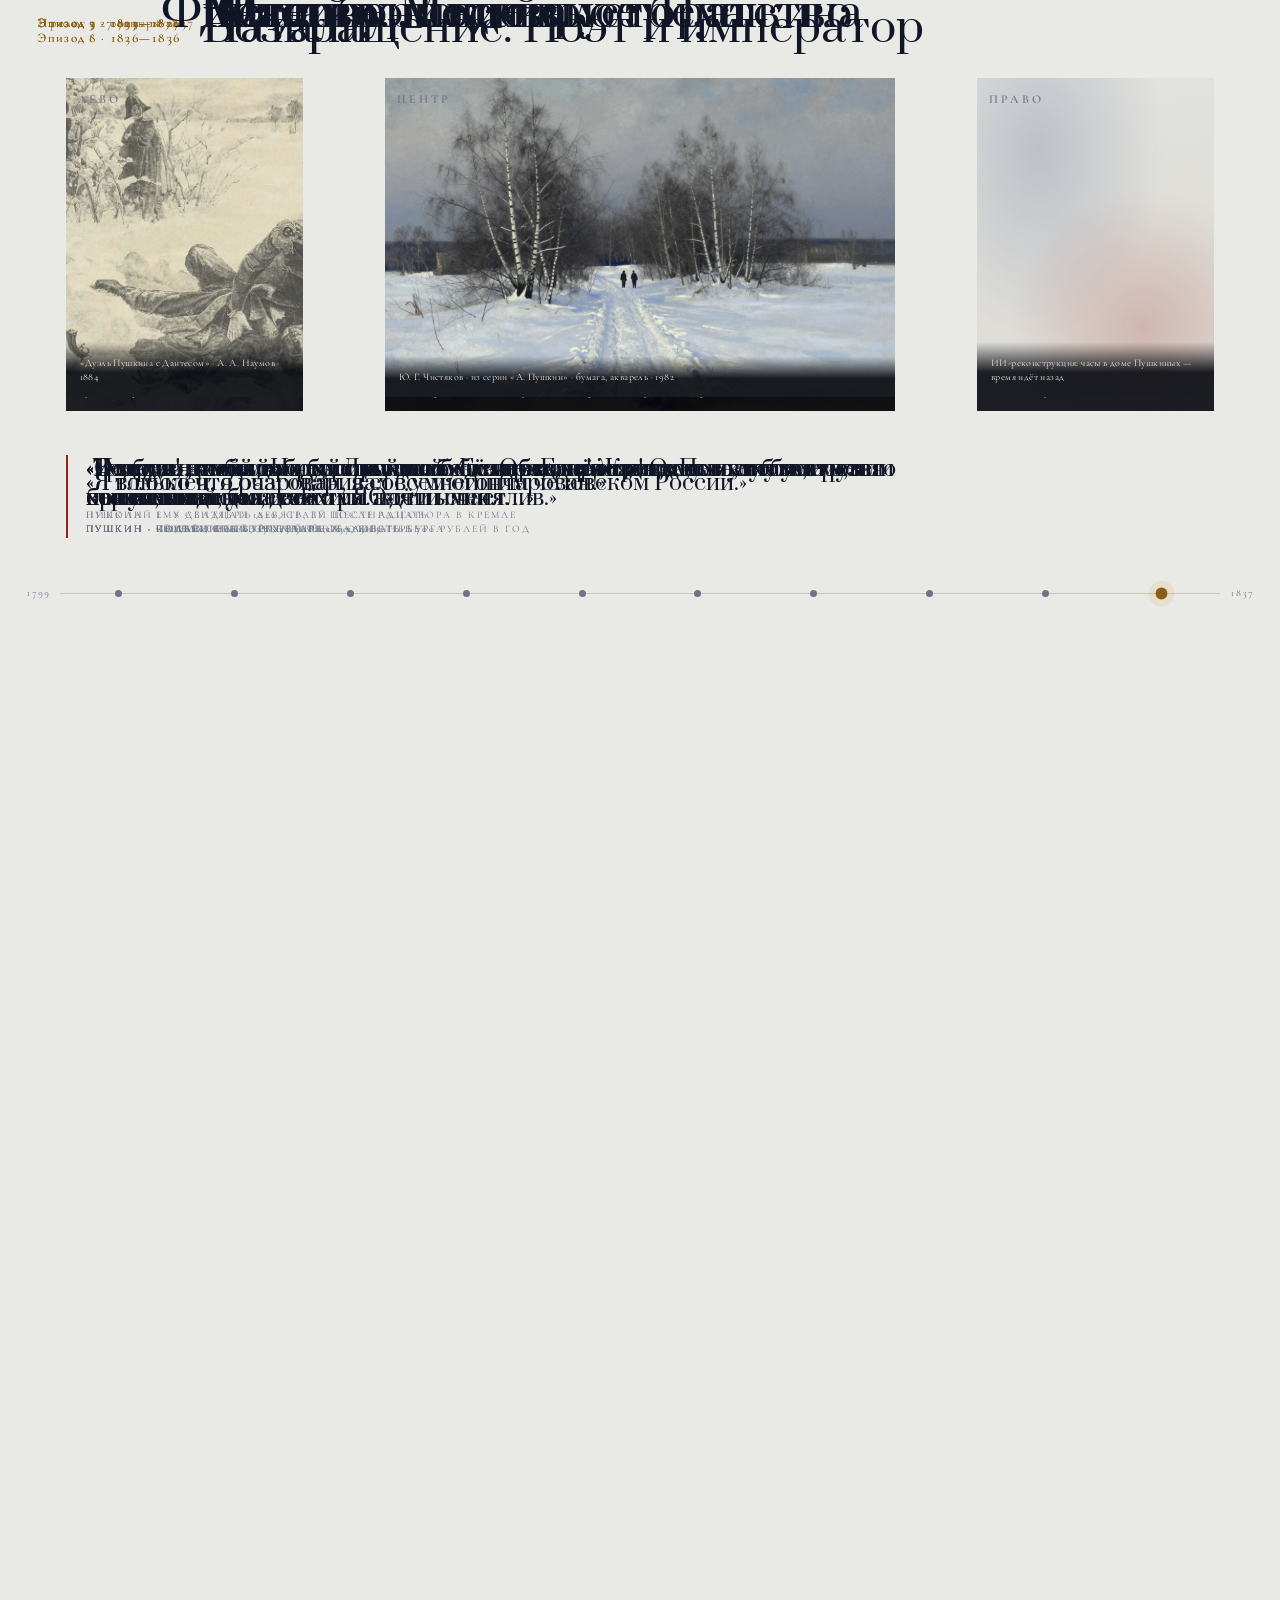
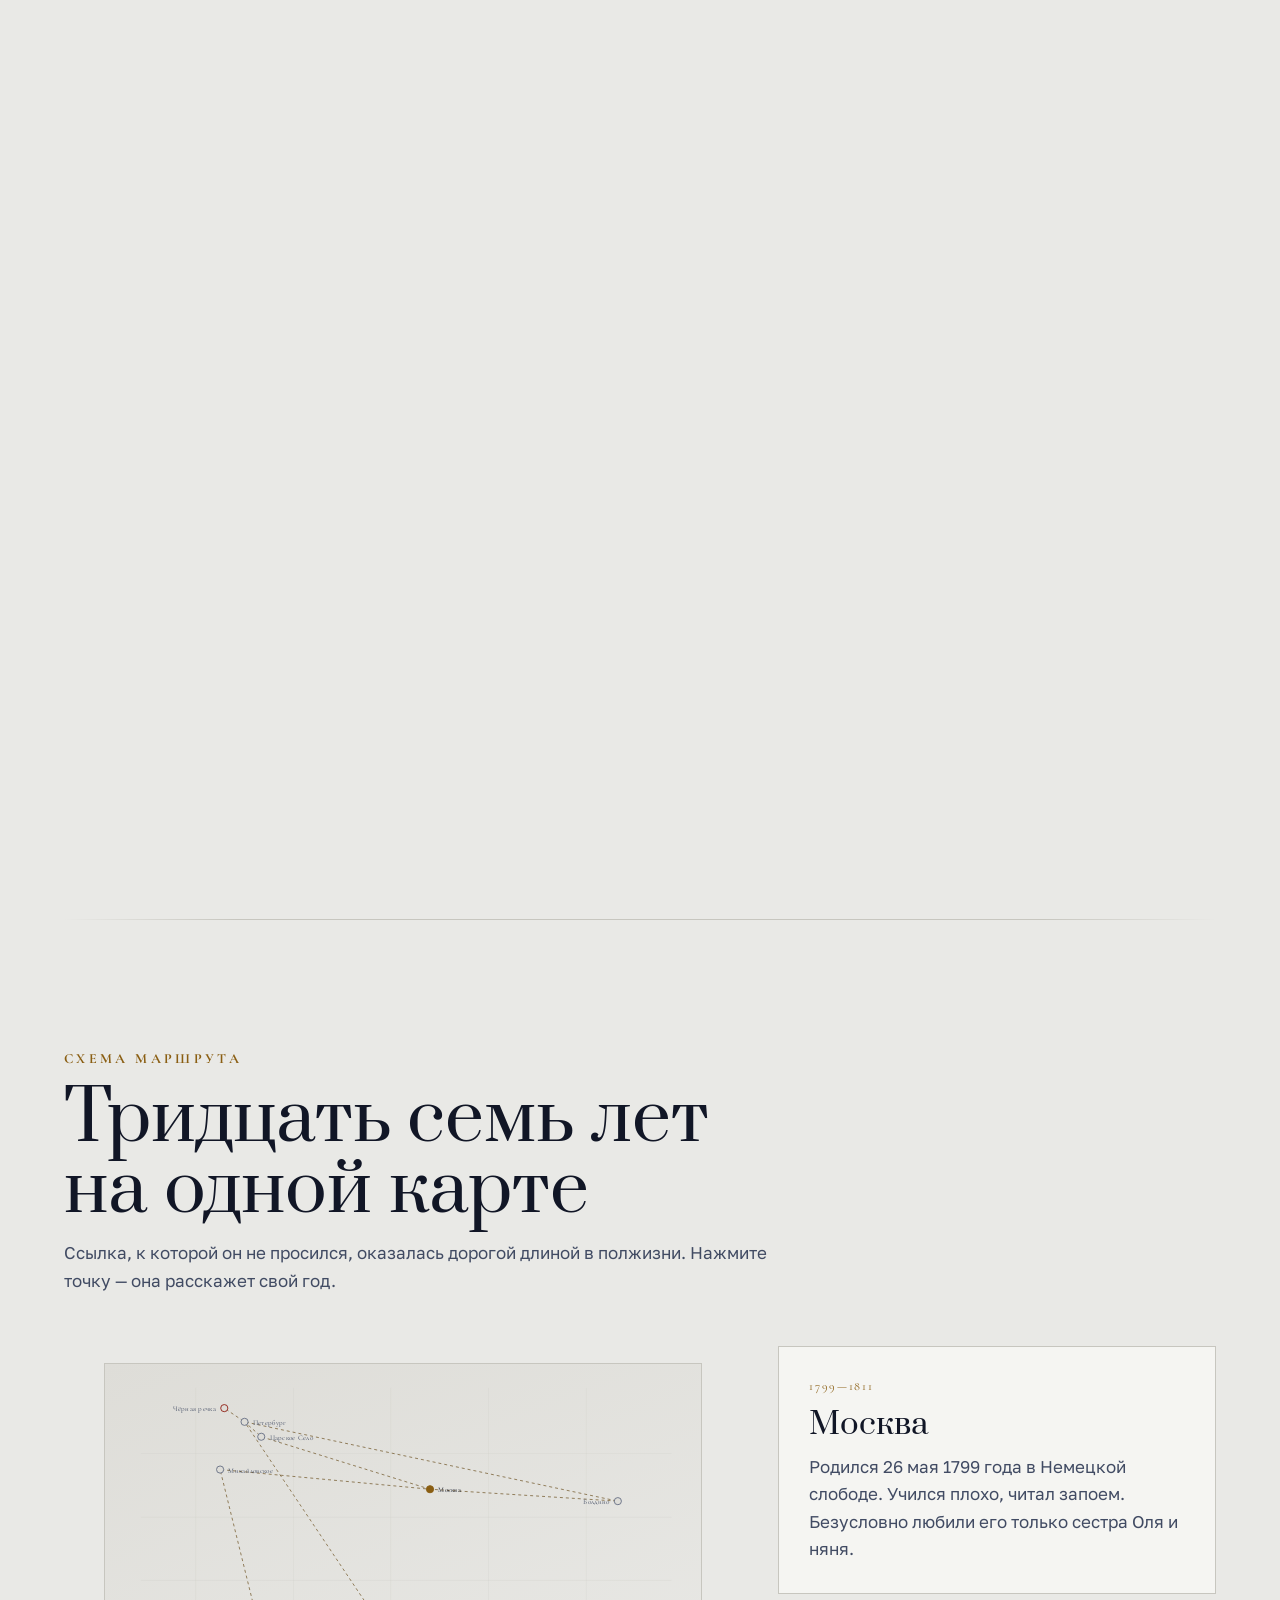
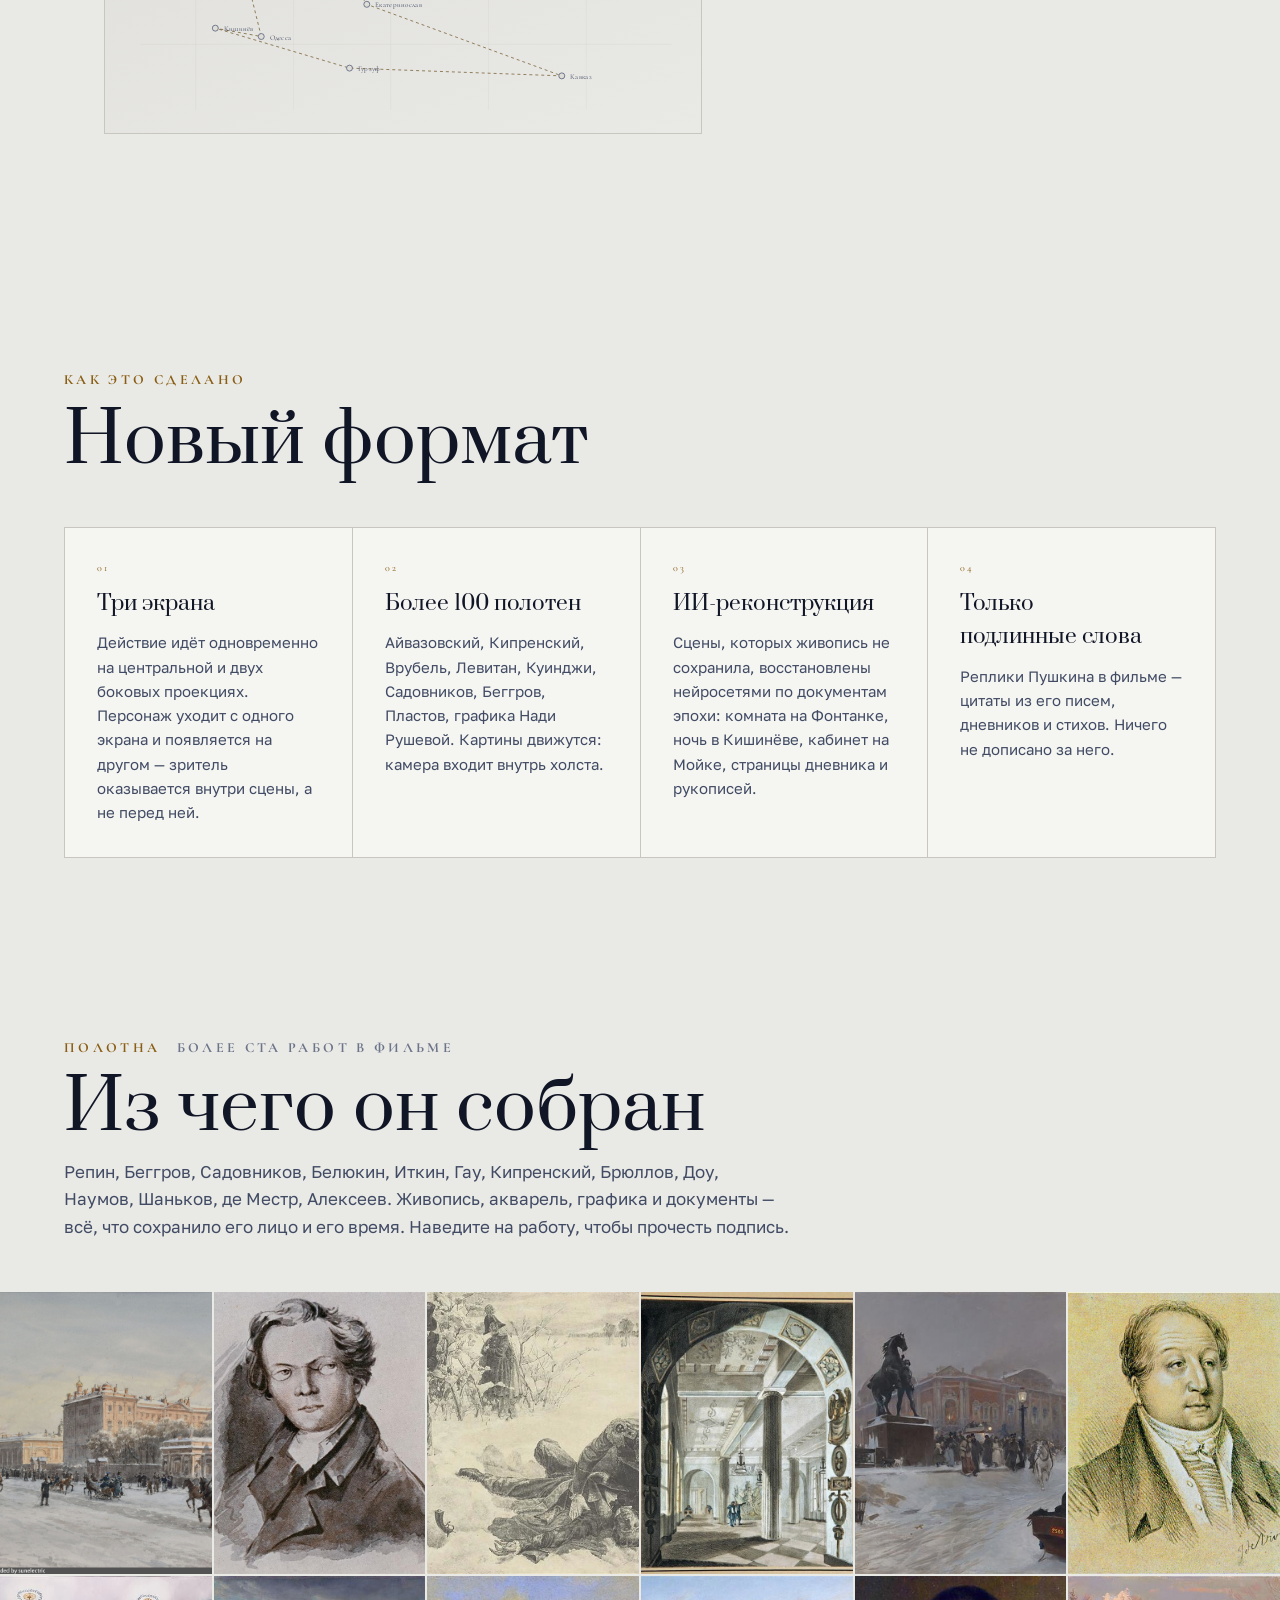
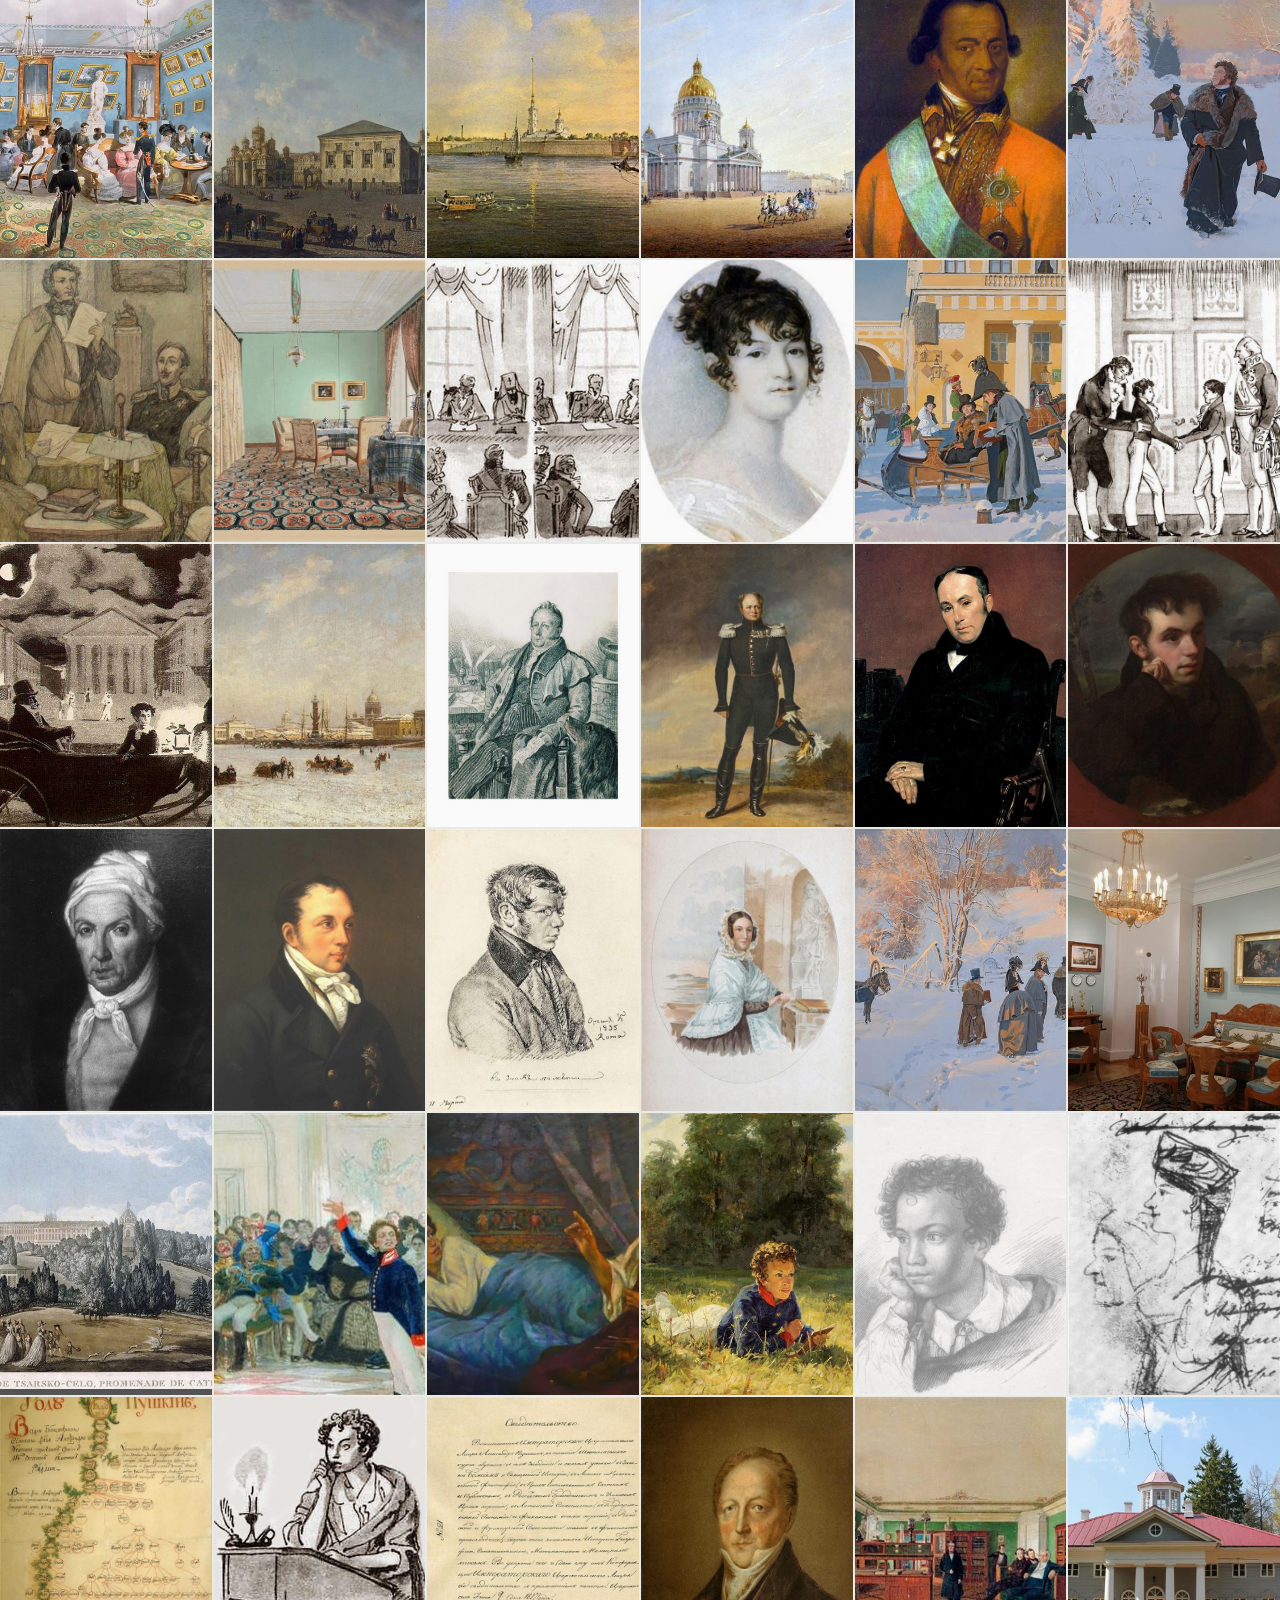
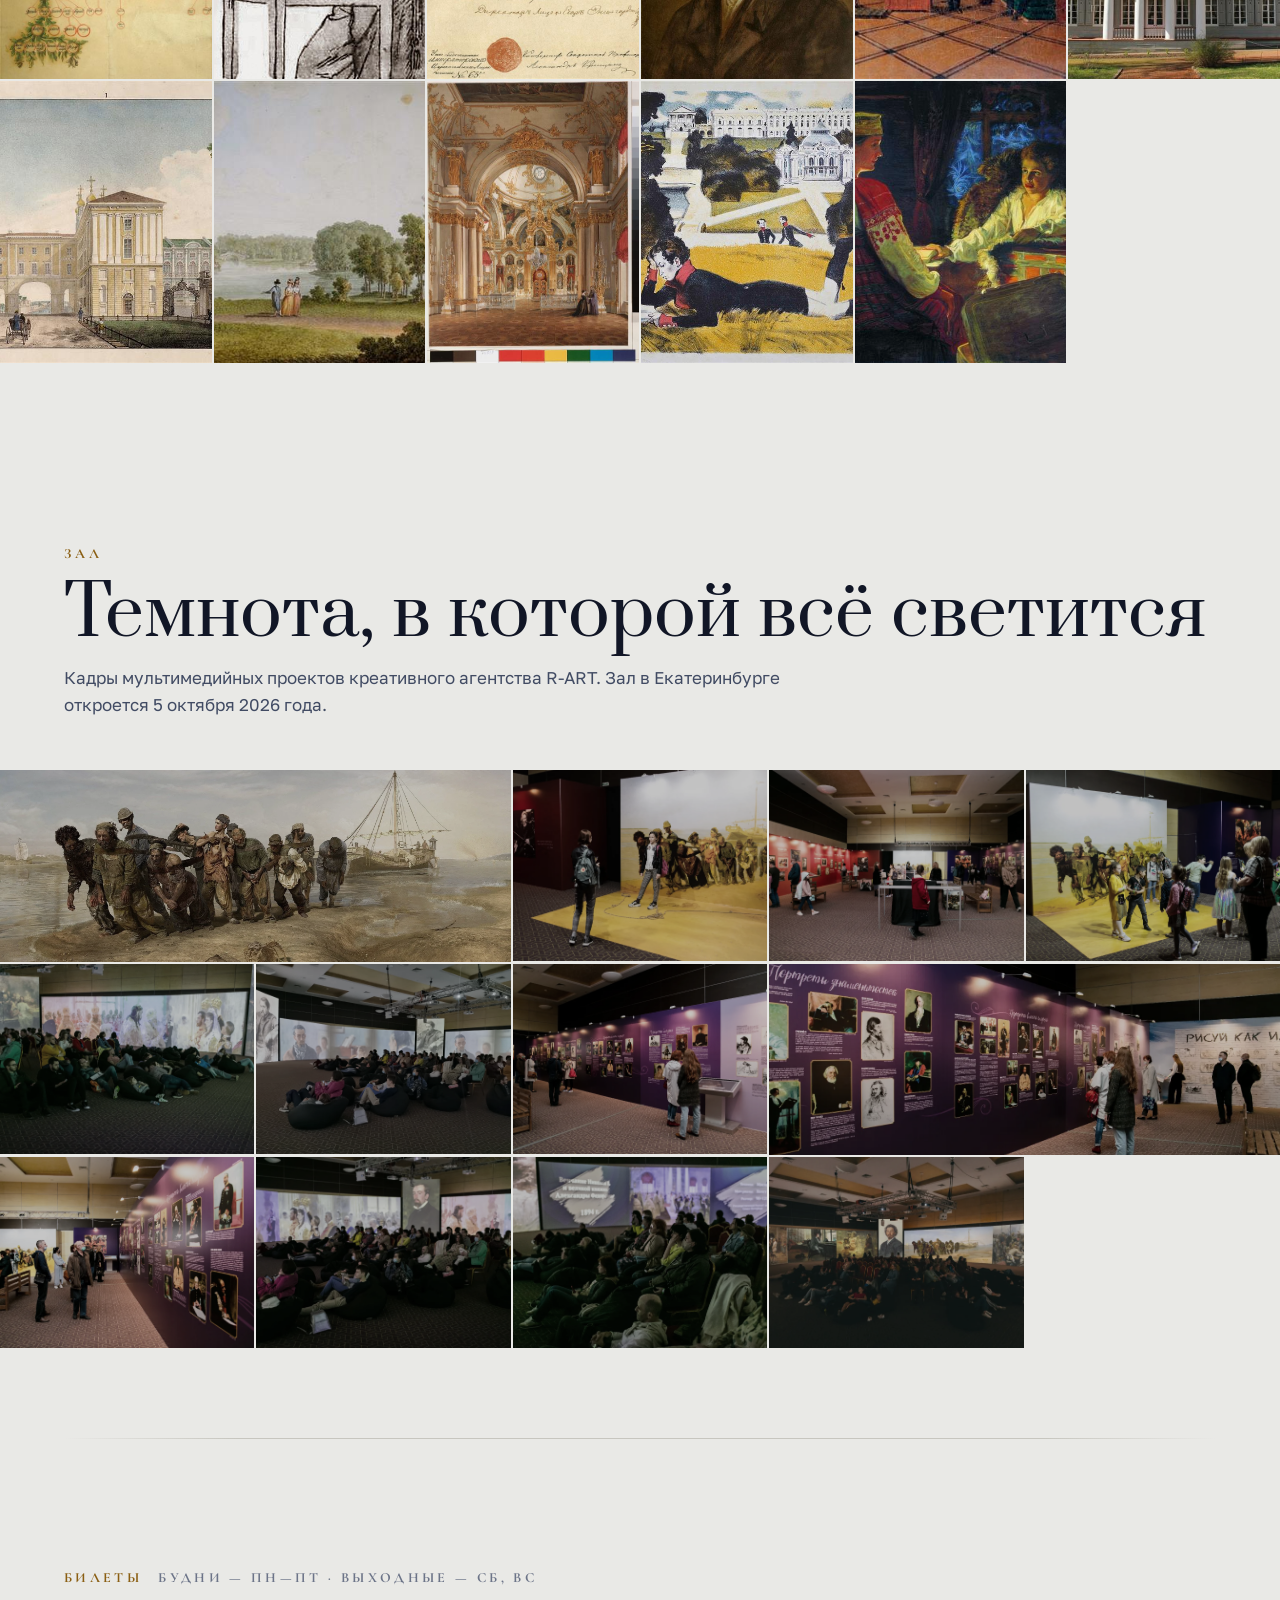
==== commit 601b2a19: "Светлая тема, подлинники в эпизодах, шрифт надписей Тёмная палитра действительно читалась траурно, а" ====
--- a/site/index.html
+++ b/site/index.html
@@ -15,11 +15,11 @@
      Настройки страницы → Facebook и SEO.
      ============================================================ -->
 
-<meta name="theme-color" content="#06080F">
+<meta name="theme-color" content="#E9E9E6">
 
 <link rel="preconnect" href="https://fonts.googleapis.com">
 <link rel="preconnect" href="https://fonts.gstatic.com" crossorigin>
-<link href="https://fonts.googleapis.com/css2?family=Prata&family=Golos+Text:wght@400;500;600&family=JetBrains+Mono:wght@400;500&display=swap" rel="stylesheet">
+<link href="https://fonts.googleapis.com/css2?family=Prata&family=Golos+Text:wght@400;500;600&family=Cormorant+Garamond:wght@500;600;700&display=swap" rel="stylesheet">
 
 <!-- Разметка события для Яндекса и Google: даты, площадка, цены.
      Tilda ничего подобного не отдаёт, конфликта не будет.
@@ -72,20 +72,24 @@
 .pj *::after { box-sizing: border-box; }
 
 .pj {
-  /* — чернильная ночь — */
-  --void:    #06080F;
-  --night:   #0B1020;
-  --panel:   #121A2E;
-  --raise:   #18223A;
-  --line:    #24314D;
-  /* — снег и бумага — */
-  --snow:    #EFEDE4;
-  --dim:     #8E9AB0;
-  --mute:    #5D6880;
+  /* — бумага и свет — */
+  --void:    #E9E9E6;   /* основной фон страницы */
+  --paper:   #F5F5F2;   /* приподнятые поверхности */
+  --night:   #DEDDD8;   /* утопленные, швы, рамки кадров */
+  --panel:   #F5F5F2;
+  --raise:   #E2E2DE;
+  --line:    #C7C6BF;
+  /* — чернила — */
+  --snow:    #111626;   /* основной текст */
+  --dim:     #414B63;   /* второстепенный */
+  --mute:    #6C7488;   /* третьестепенный */
   /* — свеча и сургуч — */
-  --candle:  #D9A441;
-  --candle-d:#8A6520;
-  --surguch: #9E2B20;
+  --candle:  #8A5E12;   /* акцент на светлом */
+  --candle-l:#D9A441;   /* тот же акцент поверх тёмных кадров */
+  --candle-d:#5E3F0A;
+  --surguch: #93261C;
+  /* — тёмный фон под кадрами фильма — */
+  --frame:   #0E1322;
 
   --maxw: 1360px;
   --navh: 62px;
@@ -94,7 +98,7 @@
 
   --f-display: 'Prata', 'Times New Roman', Georgia, serif;
   --f-body: 'Golos Text', 'Helvetica Neue', Arial, sans-serif;
-  --f-mono: 'JetBrains Mono', 'Courier New', monospace;
+  --f-label: 'Cormorant Garamond', 'Times New Roman', Georgia, serif;
 
   --grain: url("data:image/svg+xml,%3Csvg xmlns='http://www.w3.org/2000/svg' width='140' height='140'%3E%3Cfilter id='n'%3E%3CfeTurbulence type='fractalNoise' baseFrequency='0.85' numOctaves='3'/%3E%3C/filter%3E%3Crect width='140' height='140' filter='url(%23n)' opacity='0.55'/%3E%3C/svg%3E");
 
@@ -123,22 +127,22 @@
 .pj-display { font-family: var(--f-display); font-weight: 400; line-height: 0.94; letter-spacing: -0.015em; }
 .pj-h2 { font-family: var(--f-display); font-size: clamp(2.2rem, 5.4vw, 4.6rem); line-height: 1.02; }
 .pj-h3 { font-family: var(--f-display); font-size: clamp(1.35rem, 2.2vw, 2rem); line-height: 1.12; }
-.pj-lead { font-size: clamp(1.05rem, 1.35vw, 1.3rem); line-height: 1.55; color: #D5D2C8; max-width: 62ch; }
-.pj-body { max-width: 66ch; color: #C6C4BC; }
+.pj-lead { font-size: clamp(1.05rem, 1.35vw, 1.3rem); line-height: 1.55; color: var(--dim); max-width: 62ch; }
+.pj-body { max-width: 66ch; color: var(--dim); }
 .pj-dim { color: var(--dim); }
 
 /* метка в духе шапки съёмочной таблицы: КАДР № / ХРОНО / ТИТРЫ */
 .pj-slug {
-  font-family: var(--f-mono);
-  font-size: 0.6875rem;
-  font-weight: 500;
-  letter-spacing: 0.2em;
+  font-family: var(--f-label);
+  font-size: 0.875rem;
+  font-weight: 700;
+  letter-spacing: 0.24em;
   text-transform: uppercase;
   color: var(--candle);
 }
 .pj-slug--dim { color: var(--mute); }
 
-.pj-num { font-family: var(--f-mono); font-variant-numeric: tabular-nums; }
+.pj-num { font-family: var(--f-label); font-variant-numeric: tabular-nums; }
 
 /* ---------- каркас ---------- */
 .pj-wrap { max-width: var(--maxw); margin: 0 auto; padding-inline: var(--pad); }
@@ -159,7 +163,7 @@
 .pj-screen {
   position: relative;
   overflow: hidden;
-  background: var(--night);
+  background: var(--frame);
   isolation: isolate;
 }
 .pj-screen::after {
@@ -174,7 +178,7 @@
   position: absolute; inset: 0; z-index: 2;
   width: 100%; height: 100%;
   object-fit: cover;
-  filter: saturate(0.62) contrast(1.06) brightness(0.72);
+  filter: saturate(1) contrast(1.01) brightness(0.98);
   transform: scale(1.06);
 }
 /* сгенерированный кадр проявляется поверх заливки, когда файл найден */
@@ -191,18 +195,17 @@
 .pj-screen__cap {
   position: absolute; left: 0; right: 0; bottom: 0; z-index: 3;
   padding: 14px 14px 12px;
-  font-family: var(--f-mono);
+  font-family: var(--f-label);
   font-size: 0.625rem;
   line-height: 1.45;
   letter-spacing: 0.04em;
-  color: #B9BCC4;
+  color: #E8E8E4;
   background: linear-gradient(transparent, rgba(6,8,15,0.9) 55%);
 }
 .pj-screen__tag {
   position: absolute; top: 12px; left: 12px; z-index: 3;
-  font-family: var(--f-mono);
-  font-size: 0.5625rem;
-  letter-spacing: 0.24em;
+  font-family: var(--f-label);
+  font-size: 0.75rem; font-weight: 600;  letter-spacing: 0.24em;
   text-transform: uppercase;
   color: var(--mute);
 }
@@ -233,22 +236,21 @@
   gap: var(--seam);
   background: var(--void);
 }
-.pj-hero__panel { position: relative; overflow: hidden; background: var(--night); }
+.pj-hero__panel { position: relative; overflow: hidden; background: var(--frame); }
 .pj-hero__v {
   position: absolute; inset: 0;
   width: 100%; height: 100%;
   object-fit: cover;
-  filter: saturate(0.58) contrast(1.06) brightness(0.5);
+  filter: saturate(1) contrast(1.02) brightness(1);
 }
 /* боковые экраны чуть глубже в тень — центр держит взгляд */
 .pj-hero__panel--l .pj-hero__v,
-.pj-hero__panel--r .pj-hero__v { filter: saturate(0.5) contrast(1.05) brightness(0.46); }
+.pj-hero__panel--r .pj-hero__v { filter: saturate(0.9) contrast(1.02) brightness(0.9); }
 
 .pj-hero__scrim {
   position: absolute; inset: 0; z-index: 1; pointer-events: none;
   background:
-    linear-gradient(180deg, rgba(6,8,15,.78) 0%, rgba(6,8,15,.12) 26%, rgba(6,8,15,.30) 52%, rgba(6,8,15,.95) 100%),
-    radial-gradient(130% 90% at 50% 108%, rgba(6,8,15,.85), transparent 62%);
+    linear-gradient(180deg, rgba(233,233,230,.70) 0%, rgba(233,233,230,.10) 13%, rgba(233,233,230,.04) 30%, rgba(233,233,230,.55) 46%, rgba(233,233,230,.90) 62%, var(--void) 88%);
 }
 .pj-hero__snow { position: absolute; inset: 0; width: 100%; height: 100%; z-index: 2; pointer-events: none; opacity: .55; }
 
@@ -277,7 +279,7 @@
 .pj-hero__line {
   font-size: clamp(1.05rem, 1.5vw, 1.5rem);
   line-height: 1.45;
-  color: #D9D6CC;
+  color: var(--dim);
   max-width: 46ch;
 }
 .pj-hero__bottom {
@@ -293,12 +295,12 @@
 
 /* подсказка «листайте» */
 .pj-scroll {
-  position: absolute; z-index: 3; left: 50%; bottom: clamp(20px, 3.5vh, 40px);
-  transform: translateX(-50%);
+  position: absolute; z-index: 3;
+  right: var(--pad); bottom: clamp(18px, 3vh, 34px);
   display: grid; justify-items: center; gap: 10px;
 }
 .pj-scroll__t {
-  font-family: var(--f-mono); font-size: .5625rem;
+  font-family: var(--f-label); font-size: .5625rem;
   letter-spacing: .3em; text-transform: uppercase; color: var(--dim);
 }
 .pj-scroll__l {
@@ -321,7 +323,7 @@
 @media (max-width: 1180px) { .pj-facts { grid-template-columns: repeat(3, minmax(0, 1fr)); } }
 @media (max-width: 620px)  { .pj-facts { grid-template-columns: repeat(2, minmax(0, 1fr)); } }
 .pj-fact {
-  background: var(--void);
+  background: var(--paper);
   padding: clamp(20px, 3vw, 38px) clamp(16px, 2vw, 28px);
   display: grid; gap: 8px; align-content: center;
 }
@@ -332,7 +334,7 @@
 }
 .pj-fact--count .pj-fact__n { color: var(--candle); font-variant-numeric: tabular-nums; }
 .pj-fact__l {
-  display: block; font-family: var(--f-mono); font-size: .625rem;
+  display: block; font-family: var(--f-label); font-size: .8125rem; font-weight: 600;
   letter-spacing: .18em; text-transform: uppercase; color: var(--mute);
 }
 
@@ -342,16 +344,16 @@
   min-height: clamp(420px, 72svh, 820px);
   display: grid; place-items: center;
   overflow: hidden; isolation: isolate;
-  background: var(--void);
+  background: var(--paper);
 }
 .pj-band__v {
   position: absolute; inset: 0; z-index: 0;
   width: 100%; height: 100%; object-fit: cover;
-  filter: saturate(0.4) brightness(0.32);
+  opacity: 0.32; filter: saturate(0.95);
 }
 .pj-band__scrim {
   position: absolute; inset: 0; z-index: 1; pointer-events: none;
-  background: radial-gradient(90% 70% at 50% 50%, rgba(6,8,15,.55), rgba(6,8,15,.92) 78%);
+  background: radial-gradient(85% 70% at 50% 50%, rgba(233,233,230,.55), rgba(233,233,230,.94) 76%);
 }
 .pj-band__in {
   position: relative; z-index: 2; margin: 0;
@@ -367,7 +369,7 @@
   text-wrap: balance;
 }
 .pj-band__c {
-  font-family: var(--f-mono); font-style: normal;
+  font-family: var(--f-label); font-style: normal;
   font-size: .625rem; letter-spacing: .3em; text-transform: uppercase; color: var(--candle);
 }
 
@@ -376,7 +378,7 @@
 .pj-btn {
   display: inline-flex; align-items: center; gap: 10px;
   padding: 16px 30px;
-  font-family: var(--f-mono); font-size: 0.75rem; font-weight: 500;
+  font-family: var(--f-label); font-size: 0.75rem; font-weight: 500;
   letter-spacing: 0.16em; text-transform: uppercase;
   border: 1px solid var(--candle);
   color: var(--candle);
@@ -385,14 +387,14 @@
 .pj-btn:hover { background: var(--candle); color: var(--void); }
 .pj-btn--solid { background: var(--candle); color: var(--void); }
 .pj-btn--solid:hover { background: var(--snow); border-color: var(--snow); color: var(--void); }
-.pj-btn--ghost { border-color: rgba(239,237,228,.4); color: var(--snow); }
-.pj-btn--ghost:hover { border-color: var(--snow); background: rgba(239,237,228,.08); }
+.pj-btn--ghost { border-color: rgba(17,22,38,.35); color: var(--snow); }
+.pj-btn--ghost:hover { border-color: var(--snow); background: rgba(17,22,38,.06); }
 
 /* ---------- О выставке ---------- */
 .pj-about { display: grid; grid-template-columns: 1fr; gap: clamp(28px, 4vw, 56px); }
 @media (min-width: 900px) { .pj-about { grid-template-columns: 1.15fr 1fr; align-items: start; } }
 .pj-about__voices { display: grid; gap: 1px; background: var(--line); border: 1px solid var(--line); }
-.pj-voice { background: var(--night); padding: 18px 20px; display: grid; gap: 6px; }
+.pj-voice { background: var(--paper); padding: 18px 20px; display: grid; gap: 6px; }
 .pj-voice__n { font-family: var(--f-display); font-size: 1.15rem; }
 .pj-voice__d { font-size: 0.875rem; color: var(--dim); }
 
@@ -416,7 +418,7 @@
 }
 .pj-ep.is-on { opacity: 1; visibility: visible; }
 .pj-ep__head { display: flex; align-items: baseline; gap: 14px 22px; flex-wrap: wrap; }
-.pj-ep__years { font-family: var(--f-mono); font-size: 0.8125rem; letter-spacing: 0.1em; color: var(--candle); font-variant-numeric: tabular-nums; }
+.pj-ep__years { font-family: var(--f-label); font-size: 0.8125rem; letter-spacing: 0.1em; color: var(--candle); font-variant-numeric: tabular-nums; }
 .pj-ep__t { font-family: var(--f-display); font-size: clamp(1.5rem, 3.4vw, 2.9rem); line-height: 1.03; }
 .pj-ep__tri .pj-screen { aspect-ratio: auto; }
 .pj-ep__tri .pj-screen--c { aspect-ratio: 16 / 10; }
@@ -426,12 +428,12 @@
   padding-left: 18px;
   max-width: 78ch;
 }
-.pj-ep__q { font-family: var(--f-display); font-size: clamp(1.05rem, 1.7vw, 1.5rem); line-height: 1.35; color: #E4E1D6; }
-.pj-ep__who { font-family: var(--f-mono); font-size: 0.625rem; letter-spacing: 0.2em; text-transform: uppercase; color: var(--mute); }
+.pj-ep__q { font-family: var(--f-display); font-size: clamp(1.05rem, 1.7vw, 1.5rem); line-height: 1.35; color: var(--snow); }
+.pj-ep__who { font-family: var(--f-label); font-size: 0.625rem; letter-spacing: 0.2em; text-transform: uppercase; color: var(--mute); }
 
 /* линейка времени 1799 → 1837 */
 .pj-rail { display: flex; align-items: center; gap: 10px; margin-top: clamp(16px, 2vw, 26px); }
-.pj-rail__y { font-family: var(--f-mono); font-size: 0.625rem; letter-spacing: 0.12em; color: var(--mute); font-variant-numeric: tabular-nums; }
+.pj-rail__y { font-family: var(--f-label); font-size: 0.625rem; letter-spacing: 0.12em; color: var(--mute); font-variant-numeric: tabular-nums; }
 .pj-rail__track { position: relative; flex: 1; display: flex; align-items: center; gap: 0; height: 26px; }
 .pj-rail__track::before { content: ''; position: absolute; left: 0; right: 0; top: 50%; height: 1px; background: var(--line); }
 .pj-rail__dot { position: relative; flex: 1; height: 26px; display: grid; place-items: center; }
@@ -450,26 +452,26 @@
 .pj-map__grid line { stroke: var(--line); stroke-width: 0.6; opacity: 0.55; }
 .pj-map__route { fill: none; stroke: var(--candle-d); stroke-width: 1.4; stroke-dasharray: 5 5; opacity: 0.75; }
 .pj-map__pt circle { fill: var(--night); stroke: var(--mute); stroke-width: 1.6; transition: stroke .25s, fill .25s, r .25s; }
-.pj-map__pt text { fill: var(--dim); font-family: var(--f-mono); font-size: 12px; letter-spacing: 0.04em; transition: fill .25s; }
+.pj-map__pt text { fill: var(--dim); font-family: var(--f-label); font-size: 12px; letter-spacing: 0.04em; transition: fill .25s; }
 .pj-map__pt { cursor: pointer; }
 .pj-map__pt:hover circle, .pj-map__pt.is-on circle { fill: var(--candle); stroke: var(--candle); }
 .pj-map__pt:hover text, .pj-map__pt.is-on text { fill: var(--snow); }
 .pj-map__pt--end circle { stroke: var(--surguch); }
-.pj-map__info { border: 1px solid var(--line); background: var(--night); padding: clamp(20px, 2.6vw, 30px); display: grid; gap: 12px; align-content: start; min-height: 220px; }
-.pj-map__info-y { font-family: var(--f-mono); font-size: 0.75rem; letter-spacing: 0.14em; color: var(--candle); }
+.pj-map__info { border: 1px solid var(--line); background: var(--paper); padding: clamp(20px, 2.6vw, 30px); display: grid; gap: 12px; align-content: start; min-height: 220px; }
+.pj-map__info-y { font-family: var(--f-label); font-size: 0.75rem; letter-spacing: 0.14em; color: var(--candle); }
 .pj-map__info-t { font-family: var(--f-display); font-size: clamp(1.4rem, 2.4vw, 2rem); line-height: 1.06; }
-.pj-map__info-d { color: #C6C4BC; }
+.pj-map__info-d { color: var(--dim); }
 
 /* ---------- Технология ---------- */
 .pj-tech { display: grid; gap: 1px; background: var(--line); border: 1px solid var(--line); grid-template-columns: repeat(auto-fit, minmax(240px, 1fr)); }
-.pj-tech__i { background: var(--night); padding: clamp(22px, 2.6vw, 32px); display: grid; gap: 10px; align-content: start; }
-.pj-tech__n { font-family: var(--f-mono); font-size: 0.625rem; letter-spacing: 0.2em; color: var(--candle); }
+.pj-tech__i { background: var(--paper); padding: clamp(22px, 2.6vw, 32px); display: grid; gap: 10px; align-content: start; }
+.pj-tech__n { font-family: var(--f-label); font-size: 0.625rem; letter-spacing: 0.2em; color: var(--candle); }
 .pj-tech__t { font-family: var(--f-display); font-size: 1.3rem; }
 .pj-tech__d { font-size: 0.9375rem; color: var(--dim); }
 
 /* ---------- Галерея ---------- */
 .pj-gal { display: grid; grid-template-columns: repeat(auto-fit, minmax(220px, 1fr)); gap: var(--seam); }
-.pj-gal__i { position: relative; aspect-ratio: 4 / 3; overflow: hidden; background: var(--night); cursor: zoom-in; }
+.pj-gal__i { position: relative; aspect-ratio: 4 / 3; overflow: hidden; background: var(--paper); cursor: zoom-in; }
 .pj-gal__i img { position: absolute; inset: 0; width: 100%; height: 100%; object-fit: cover; filter: saturate(0.66) brightness(0.78); transition: transform .6s cubic-bezier(.2,.7,.3,1), filter .5s; }
 .pj-gal__i:hover img { transform: scale(1.05); filter: saturate(0.9) brightness(0.95); }
 .pj-gal__i:nth-child(1), .pj-gal__i:nth-child(8) { grid-column: span 2; aspect-ratio: 8 / 3; }
@@ -478,7 +480,7 @@
 .pj-lb { position: fixed; inset: 0; z-index: 9999; background: rgba(4,5,10,0.94); display: none; place-items: center; padding: 4vw; }
 .pj-lb.is-on { display: grid; }
 .pj-lb img { max-width: 100%; max-height: 88vh; width: auto; object-fit: contain; }
-.pj-lb__x { position: absolute; top: 18px; right: 22px; font-family: var(--f-mono); font-size: 0.75rem; letter-spacing: 0.16em; color: var(--dim); }
+.pj-lb__x { position: absolute; top: 18px; right: 22px; font-family: var(--f-label); font-size: 0.75rem; letter-spacing: 0.16em; color: var(--dim); }
 .pj-lb__x:hover { color: var(--snow); }
 
 /* ---------- Билеты ---------- */
@@ -487,21 +489,21 @@
 
 .pj-table { width: 100%; border-collapse: collapse; font-variant-numeric: tabular-nums; }
 .pj-table th, .pj-table td { text-align: left; padding: 14px 12px; border-bottom: 1px solid var(--line); vertical-align: top; }
-.pj-table thead th { font-family: var(--f-mono); font-size: 0.625rem; letter-spacing: 0.18em; text-transform: uppercase; color: var(--mute); font-weight: 500; border-bottom-color: var(--mute); }
+.pj-table thead th { font-family: var(--f-label); font-size: 0.8125rem; font-weight: 600; letter-spacing: 0.2em; text-transform: uppercase; color: var(--mute); font-weight: 500; border-bottom-color: var(--mute); }
 .pj-table td:nth-child(2), .pj-table td:nth-child(3),
 .pj-table th:nth-child(2), .pj-table th:nth-child(3) { text-align: right; width: 108px; white-space: nowrap; }
 .pj-table__name { display: block; }
 .pj-table__note { display: block; margin-top: 4px; font-size: 0.8125rem; color: var(--mute); }
-.pj-table__p { font-family: var(--f-mono); font-size: 1.05rem; color: var(--snow); }
-.pj-table__na { font-family: var(--f-mono); font-size: 0.75rem; color: var(--mute); }
+.pj-table__p { font-family: var(--f-label); font-size: 1.05rem; color: var(--snow); }
+.pj-table__na { font-family: var(--f-label); font-size: 0.75rem; color: var(--mute); }
 .pj-table__free { color: var(--candle); }
 .pj-tablewrap { overflow-x: auto; }
 
-.pj-calc { border: 1px solid var(--line); background: var(--night); padding: clamp(22px, 2.8vw, 32px); display: grid; gap: 18px; align-content: start; }
+.pj-calc { border: 1px solid var(--line); background: var(--paper); padding: clamp(22px, 2.8vw, 32px); display: grid; gap: 18px; align-content: start; }
 .pj-field { display: grid; gap: 8px; }
-.pj-field > label { font-family: var(--f-mono); font-size: 0.625rem; letter-spacing: 0.18em; text-transform: uppercase; color: var(--mute); }
+.pj-field > label { font-family: var(--f-label); font-size: 0.8125rem; font-weight: 600; letter-spacing: 0.2em; text-transform: uppercase; color: var(--mute); }
 .pj-seg { display: flex; gap: 1px; background: var(--line); border: 1px solid var(--line); }
-.pj-seg button { flex: 1; padding: 11px 8px; background: var(--panel); font-family: var(--f-mono); font-size: 0.6875rem; letter-spacing: 0.1em; text-transform: uppercase; color: var(--dim); transition: background-color .2s, color .2s; }
+.pj-seg button { flex: 1; padding: 11px 8px; background: var(--panel); font-family: var(--f-label); font-size: 0.6875rem; letter-spacing: 0.1em; text-transform: uppercase; color: var(--dim); transition: background-color .2s, color .2s; }
 .pj-seg button[aria-pressed="true"] { background: var(--candle); color: var(--void); }
 .pj-select, .pj-input, .pj-textarea {
   width: 100%; padding: 12px 14px;
@@ -512,9 +514,9 @@
 .pj-select { background-image: linear-gradient(45deg, transparent 50%, var(--dim) 50%), linear-gradient(135deg, var(--dim) 50%, transparent 50%); background-position: right 18px center, right 12px center; background-size: 6px 6px, 6px 6px; background-repeat: no-repeat; padding-right: 40px; }
 .pj-input::placeholder, .pj-textarea::placeholder { color: var(--mute); }
 .pj-stepper { display: flex; align-items: stretch; border: 1px solid var(--line); width: fit-content; }
-.pj-stepper button { width: 44px; background: var(--panel); font-family: var(--f-mono); font-size: 1.1rem; color: var(--dim); }
+.pj-stepper button { width: 44px; background: var(--panel); font-family: var(--f-label); font-size: 1.1rem; color: var(--dim); }
 .pj-stepper button:hover { color: var(--candle); }
-.pj-stepper output { min-width: 62px; display: grid; place-items: center; font-family: var(--f-mono); font-size: 1.05rem; font-variant-numeric: tabular-nums; background: var(--night); }
+.pj-stepper output { min-width: 62px; display: grid; place-items: center; font-family: var(--f-label); font-size: 1.05rem; font-variant-numeric: tabular-nums; background: var(--paper); }
 .pj-calc__out { border-top: 1px solid var(--line); padding-top: 16px; display: grid; gap: 8px; }
 .pj-calc__sum { display: flex; align-items: baseline; justify-content: space-between; gap: 12px; }
 .pj-calc__sum b { font-family: var(--f-display); font-size: clamp(1.8rem, 3.4vw, 2.6rem); font-weight: 400; color: var(--candle); font-variant-numeric: tabular-nums; }
@@ -525,9 +527,9 @@
 
 /* ---------- Расписание ---------- */
 .pj-ses { display: grid; grid-template-columns: repeat(auto-fit, minmax(104px, 1fr)); gap: 1px; background: var(--line); border: 1px solid var(--line); }
-.pj-ses__i { background: var(--night); padding: 16px 12px; display: grid; gap: 5px; }
-.pj-ses__t { font-family: var(--f-mono); font-size: 1.1rem; font-variant-numeric: tabular-nums; }
-.pj-ses__n { font-family: var(--f-mono); font-size: 0.5625rem; letter-spacing: 0.16em; text-transform: uppercase; color: var(--mute); }
+.pj-ses__i { background: var(--paper); padding: 16px 12px; display: grid; gap: 5px; }
+.pj-ses__t { font-family: var(--f-label); font-size: 1.1rem; font-variant-numeric: tabular-nums; }
+.pj-ses__n { font-family: var(--f-label); font-size: 0.5625rem; letter-spacing: 0.16em; text-transform: uppercase; color: var(--mute); }
 .pj-ses__i--lucky { background: var(--panel); }
 .pj-ses__i--lucky .pj-ses__t { color: var(--candle); }
 .pj-ses__i--lucky .pj-ses__n { color: var(--candle-d); }
@@ -544,17 +546,17 @@
 .pj-faq details { border-bottom: 1px solid var(--line); }
 .pj-faq summary { list-style: none; cursor: pointer; padding: 20px 44px 20px 0; position: relative; font-family: var(--f-display); font-size: clamp(1.05rem, 1.7vw, 1.35rem); }
 .pj-faq summary::-webkit-details-marker { display: none; }
-.pj-faq summary::after { content: '+'; position: absolute; right: 8px; top: 50%; transform: translateY(-50%); font-family: var(--f-mono); font-size: 1.2rem; color: var(--candle); transition: transform .25s; }
+.pj-faq summary::after { content: '+'; position: absolute; right: 8px; top: 50%; transform: translateY(-50%); font-family: var(--f-label); font-size: 1.2rem; color: var(--candle); transition: transform .25s; }
 .pj-faq details[open] summary::after { content: '−'; }
-.pj-faq__a { padding: 0 0 22px; color: #C6C4BC; max-width: 72ch; }
+.pj-faq__a { padding: 0 0 22px; color: var(--dim); max-width: 72ch; }
 
 /* ---------- Контакты / подвал ---------- */
 .pj-place { display: grid; gap: clamp(22px, 3vw, 40px); }
 @media (min-width: 900px) { .pj-place { grid-template-columns: 1fr 1fr; } }
-.pj-place__card { border: 1px solid var(--line); background: var(--night); padding: clamp(22px, 2.8vw, 34px); display: grid; gap: 14px; align-content: start; }
+.pj-place__card { border: 1px solid var(--line); background: var(--paper); padding: clamp(22px, 2.8vw, 34px); display: grid; gap: 14px; align-content: start; }
 .pj-dl { display: grid; gap: 14px; }
 .pj-dl__i { display: grid; gap: 4px; }
-.pj-dl__k { font-family: var(--f-mono); font-size: 0.625rem; letter-spacing: 0.18em; text-transform: uppercase; color: var(--mute); }
+.pj-dl__k { font-family: var(--f-label); font-size: 0.8125rem; font-weight: 600; letter-spacing: 0.2em; text-transform: uppercase; color: var(--mute); }
 .pj-dl__v { font-size: 1.0625rem; }
 
 .pj-foot { border-top: 1px solid var(--line); padding-block: clamp(36px, 4vw, 56px) clamp(28px, 3vw, 44px); }
@@ -564,7 +566,7 @@
 /* ---------- навигация ---------- */
 .pj-nav {
   position: sticky; top: 0; z-index: 50;
-  background: rgba(6,8,15,0.82);
+  background: rgba(233,233,230,0.88);
   backdrop-filter: blur(14px);
   -webkit-backdrop-filter: blur(14px);
   border-bottom: 1px solid transparent;
@@ -576,7 +578,7 @@
 .pj-nav__brand span { color: var(--candle); }
 .pj-nav__links { display: none; gap: 26px; }
 @media (min-width: 940px) { .pj-nav__links { display: flex; } }
-.pj-nav__links a { font-family: var(--f-mono); font-size: 0.6875rem; letter-spacing: 0.14em; text-transform: uppercase; color: var(--dim); transition: color .2s; }
+.pj-nav__links a { font-family: var(--f-label); font-size: 0.6875rem; letter-spacing: 0.14em; text-transform: uppercase; color: var(--dim); transition: color .2s; }
 .pj-nav__links a:hover { color: var(--candle); }
 .pj-nav__btn { padding: 10px 18px; font-size: 0.6875rem; }
 
@@ -625,6 +627,14 @@
   .pj-anim { animation: none; }
   .pj-title__ink path { stroke-dashoffset: 0; animation: none; }
 }
+
+/* ---------- галерея полотен ---------- */
+.pj-gal--art { grid-template-columns: repeat(auto-fill, minmax(190px, 1fr)); }
+.pj-gal--art .pj-gal__i { aspect-ratio: 3 / 4; }
+.pj-gal--art .pj-gal__i:nth-child(1),
+.pj-gal--art .pj-gal__i:nth-child(8) { grid-column: auto; aspect-ratio: 3 / 4; }
+.pj-gal--art img { filter: saturate(0.98) brightness(0.98); }
+.pj-gal--art .pj-gal__i:hover img { filter: saturate(1.05) brightness(1.04); }
 
 </style>
 </head>
@@ -660,15 +670,15 @@
     <!-- три экрана выставки, живые -->
     <div class="pj-hero__tri" aria-hidden="true">
       <div class="pj-hero__panel pj-hero__panel--l">
-        <video class="pj-hero__v" src="assets/video/ep0-l.mp4" poster="assets/ep/ep0-l.webp"
+        <video class="pj-hero__v" src="assets/video/art-15.mp4" poster="assets/art/mid/art-15.jpg"
                autoplay muted loop playsinline preload="auto"></video>
       </div>
       <div class="pj-hero__panel pj-hero__panel--c">
-        <video class="pj-hero__v" src="assets/video/ep0-c.mp4" poster="assets/ep/ep0-c.webp"
+        <video class="pj-hero__v" src="assets/video/art-01.mp4" poster="assets/art/mid/art-01.webp"
                autoplay muted loop playsinline preload="auto"></video>
       </div>
       <div class="pj-hero__panel pj-hero__panel--r">
-        <video class="pj-hero__v" src="assets/video/ep0-r.mp4" poster="assets/ep/ep0-r.webp"
+        <video class="pj-hero__v" src="assets/video/art-16.mp4" poster="assets/art/mid/art-16.jpg"
                autoplay muted loop playsinline preload="auto"></video>
       </div>
     </div>
@@ -702,7 +712,7 @@
     </div>
 
     <a class="pj-scroll" href="#o-vystavke" aria-label="К описанию выставки">
-      <span class="pj-scroll__t">Пролог</span>
+      <span class="pj-scroll__t">Пролог · 1837</span>
       <span class="pj-scroll__l" aria-hidden="true"></span>
     </a>
   </header>
@@ -768,7 +778,7 @@
 
   <!-- ══════════ ЦИТАТА ВО ВЕСЬ ЭКРАН ══════════ -->
   <section class="pj-band pj-bleed" aria-label="Цитата Пушкина">
-    <video class="pj-band__v" src="assets/video/ep7-c.mp4" poster="assets/ep/ep7-c.webp"
+    <video class="pj-band__v" src="assets/video/art-49.mp4" poster="assets/art/mid/art-49.jpg"
            autoplay muted loop playsinline preload="none" aria-hidden="true"></video>
     <div class="pj-band__scrim" aria-hidden="true"></div>
     <blockquote class="pj-band__in">
@@ -799,9 +809,9 @@
                 <h3 class="pj-ep__t">Мгновение до выстрела</h3>
               </div>
               <div class="pj-ep__tri pj-tri">
-                <figure class="pj-screen" data-img="assets/ep/ep0-l.webp"><span class="pj-screen__wash"></span><span class="pj-screen__tag">Лево</span><figcaption class="pj-screen__cap">ИИ-реконструкция: внутри экипажа — рука в перчатке, едва заметная дрожь ткани</figcaption></figure>
-                <figure class="pj-screen pj-screen--c" data-img="assets/ep/ep0-c.webp" data-video="assets/video/ep0-c.mp4"><span class="pj-screen__wash"></span><span class="pj-screen__tag">Центр</span><figcaption class="pj-screen__cap">«Зимний Петербург» · А. К. Беггров · Челябинский музей изобразительных искусств</figcaption></figure>
-                <figure class="pj-screen" data-img="assets/ep/ep0-r.webp"><span class="pj-screen__wash"></span><span class="pj-screen__tag">Право</span><figcaption class="pj-screen__cap">«Приезд. Выбор места дуэли» · Д. Белюкин · 2022—2023</figcaption></figure>
+                <figure class="pj-screen" data-img="assets/art/mid/art-36.jpg"><span class="pj-screen__wash"></span><span class="pj-screen__tag">Лево</span><figcaption class="pj-screen__cap">«Приезд. Выбор места дуэли» · Дмитрий Белюкин · 2022—2023</figcaption></figure>
+                <figure class="pj-screen pj-screen--c" data-img="assets/art/mid/art-19.jpg" data-video="assets/video/art-19.mp4"><span class="pj-screen__wash"></span><span class="pj-screen__tag">Центр</span><figcaption class="pj-screen__cap">«Дуэль А. С. Пушкина. Протаптывают тропинку» · Дмитрий Белюкин · 2022</figcaption></figure>
+                <figure class="pj-screen" data-img="assets/art/mid/art-27.jpg"><span class="pj-screen__wash"></span><span class="pj-screen__tag">Право</span><figcaption class="pj-screen__cap">«Петербург зимой» · А. К. Беггров · 1874</figcaption></figure>
               </div>
               <blockquote class="pj-ep__quote">
                 <p class="pj-ep__q">«О люди! жалкий род, достойный слёз и смеха! Жрецы минутного, поклонники успеха!»</p>
@@ -816,9 +826,9 @@
                 <h3 class="pj-ep__t">Детство. Москва</h3>
               </div>
               <div class="pj-ep__tri pj-tri">
-                <figure class="pj-screen" data-img="assets/ep/ep1-l.webp"><span class="pj-screen__wash"></span><span class="pj-screen__tag">Лево</span><figcaption class="pj-screen__cap">Оживлённая графика пером и тушью по рисункам Нади Рушевой</figcaption></figure>
-                <figure class="pj-screen pj-screen--c" data-img="assets/ep/ep1-c.webp"><span class="pj-screen__wash"></span><span class="pj-screen__tag">Центр</span><figcaption class="pj-screen__cap">Москва рубежа веков: старая улица близ Немецкой слободы · по видам Ф. Я. Алексеева</figcaption></figure>
-                <figure class="pj-screen" data-img="assets/ep/ep1-r.webp"><span class="pj-screen__wash"></span><span class="pj-screen__tag">Право</span><figcaption class="pj-screen__cap">Бабушка Мария Алексеевна Ганнибал · семейная хроника Пушкиных</figcaption></figure>
+                <figure class="pj-screen" data-img="assets/art/mid/art-18.jpg"><span class="pj-screen__wash"></span><span class="pj-screen__tag">Лево</span><figcaption class="pj-screen__cap">Генерал-аншеф Ибрагим Петрович Ганнибал, прадед поэта</figcaption></figure>
+                <figure class="pj-screen pj-screen--c" data-img="assets/art/mid/art-54.jpg" data-video="assets/video/art-54.mp4"><span class="pj-screen__wash"></span><span class="pj-screen__tag">Центр</span><figcaption class="pj-screen__cap">«Юный Пушкин с Ариной Родионовной» · М. Ю. Шаньков</figcaption></figure>
+                <figure class="pj-screen" data-img="assets/art/mid/art-37.jpg"><span class="pj-screen__wash"></span><span class="pj-screen__tag">Право</span><figcaption class="pj-screen__cap">Интерьер в доме родителей поэта · Дом-музей В. Л. Пушкина</figcaption></figure>
               </div>
               <blockquote class="pj-ep__quote">
                 <p class="pj-ep__q">«Учился я плохо. Но был до книг охотчив. Единственно, кто любили меня без условий, были сестра Оля и няня.»</p>
@@ -833,9 +843,9 @@
                 <h3 class="pj-ep__t">Юность. Лицейское братство</h3>
               </div>
               <div class="pj-ep__tri pj-tri">
-                <figure class="pj-screen" data-img="assets/ep/ep2-l.webp"><span class="pj-screen__wash"></span><span class="pj-screen__tag">Лево</span><figcaption class="pj-screen__cap">А. А. Тон · «Царское Село. Лицей» · 1822</figcaption></figure>
-                <figure class="pj-screen pj-screen--c" data-img="assets/ep/ep2-c.webp"><span class="pj-screen__wash"></span><span class="pj-screen__tag">Центр</span><figcaption class="pj-screen__cap">Э. Гау · Церковь в Большом Царскосельском дворце · 1860-е · ГМЗ «Царское Село»</figcaption></figure>
-                <figure class="pj-screen" data-img="assets/ep/ep2-r.webp"><span class="pj-screen__wash"></span><span class="pj-screen__tag">Право</span><figcaption class="pj-screen__cap">Л. Премацци · Малиновая гостиная в Александровском дворце · 1863</figcaption></figure>
+                <figure class="pj-screen" data-img="assets/art/mid/art-50.jpg"><span class="pj-screen__wash"></span><span class="pj-screen__tag">Лево</span><figcaption class="pj-screen__cap">«Царское Село. Лицей» · А. А. Тон</figcaption></figure>
+                <figure class="pj-screen pj-screen--c" data-img="assets/art/mid/art-39.jpg" data-video="assets/video/art-39.mp4"><span class="pj-screen__wash"></span><span class="pj-screen__tag">Центр</span><figcaption class="pj-screen__cap">«Пушкин на экзамене в Царском Селе 8 января 1815 года» · И. Е. Репин · 1911 · Всероссийский музей А. С. Пушкина</figcaption></figure>
+                <figure class="pj-screen" data-img="assets/art/mid/art-52.jpg"><span class="pj-screen__wash"></span><span class="pj-screen__tag">Право</span><figcaption class="pj-screen__cap">Церковь в Большом Царскосельском дворце · Эдуард Гау · 1860-е · ГМЗ «Царское Село»</figcaption></figure>
               </div>
               <blockquote class="pj-ep__quote">
                 <p class="pj-ep__q">«В те дни, когда в садах Лицея я безмятежно расцветал… являться муза стала мне.»</p>
@@ -850,9 +860,9 @@
                 <h3 class="pj-ep__t">Петербург цитирует Пушкина</h3>
               </div>
               <div class="pj-ep__tri pj-tri">
-                <figure class="pj-screen" data-img="assets/ep/ep3-l.webp"><span class="pj-screen__wash"></span><span class="pj-screen__tag">Лево</span><figcaption class="pj-screen__cap">ИИ-реконструкция: комната поэта на Фонтанке · интерьер в стиле бидермайер</figcaption></figure>
-                <figure class="pj-screen pj-screen--c" data-img="assets/ep/ep3-c.webp"><span class="pj-screen__wash"></span><span class="pj-screen__tag">Центр</span><figcaption class="pj-screen__cap">В. С. Садовников · «Вид Невы и Петропавловской крепости» · 1847</figcaption></figure>
-                <figure class="pj-screen" data-img="assets/ep/ep3-r.webp"><span class="pj-screen__wash"></span><span class="pj-screen__tag">Право</span><figcaption class="pj-screen__cap">В. С. Садовников · «Вид Казанского собора»</figcaption></figure>
+                <figure class="pj-screen" data-img="assets/art/mid/art-05.jpg" data-video="assets/video/art-05.mp4"><span class="pj-screen__wash"></span><span class="pj-screen__tag">Лево</span><figcaption class="pj-screen__cap">«Зелёная лампа»: чтение в кругу друзей</figcaption></figure>
+                <figure class="pj-screen pj-screen--c" data-img="assets/art/mid/art-17.jpg"><span class="pj-screen__wash"></span><span class="pj-screen__tag">Центр</span><figcaption class="pj-screen__cap">«Вид площади между Исаакиевским собором и Адмиралтейством» · В. С. Садовников · 1847</figcaption></figure>
+                <figure class="pj-screen" data-img="assets/art/mid/art-24.jpg"><span class="pj-screen__wash"></span><span class="pj-screen__tag">Право</span><figcaption class="pj-screen__cap">«Невский проспект у кондитерской Вольфа и Беранже» · Д. А. Белюкин</figcaption></figure>
               </div>
               <blockquote class="pj-ep__quote">
                 <p class="pj-ep__q">«Я встаю в семь часов, пишу до обеда. Обедаю поздно. После — театр, или карты, или снова стихи. Я почти счастлив.»</p>
@@ -952,7 +962,7 @@
                 <h3 class="pj-ep__t">Финал</h3>
               </div>
               <div class="pj-ep__tri pj-tri">
-                <figure class="pj-screen" data-img="assets/ep/ep9-l.webp"><span class="pj-screen__wash"></span><span class="pj-screen__tag">Лево</span><figcaption class="pj-screen__cap">ИИ-реконструкция: дневник Пушкина, записи 1—3 ноября 1836 года</figcaption></figure>
+                <figure class="pj-screen" data-img="assets/art/mid/art-10.jpg"><span class="pj-screen__wash"></span><span class="pj-screen__tag">Лево</span><figcaption class="pj-screen__cap">«Дуэль Пушкина с Дантесом» · А. А. Наумов · 1884</figcaption></figure>
                 <figure class="pj-screen pj-screen--c" data-img="assets/ep/ep9-c.webp" data-video="assets/video/ep9-c.mp4"><span class="pj-screen__wash"></span><span class="pj-screen__tag">Центр</span><figcaption class="pj-screen__cap">Ю. Г. Чистяков · из серии «А. Пушкин» · бумага, акварель · 1982</figcaption></figure>
                 <figure class="pj-screen" data-img="assets/ep/ep9-r.webp"><span class="pj-screen__wash"></span><span class="pj-screen__tag">Право</span><figcaption class="pj-screen__cap">ИИ-реконструкция: часы в доме Пушкиных — время идёт назад</figcaption></figure>
               </div>
@@ -1056,6 +1066,73 @@
         <span class="pj-tech__n">04</span>
         <h3 class="pj-tech__t">Только подлинные слова</h3>
         <p class="pj-tech__d">Реплики Пушкина в фильме — цитаты из его писем, дневников и стихов. Ничего не дописано за него.</p>
+      </div>
+    </div>
+  </section>
+
+  <!-- ══════════ ПОЛОТНА ══════════ -->
+  <section class="pj-sec pj-sec--tight" id="polotna">
+    <div class="pj-wrap pj-sechead">
+      <div class="pj-sechead__row">
+        <span class="pj-slug">Полотна</span>
+        <span class="pj-slug pj-slug--dim">Более ста работ в фильме</span>
+      </div>
+      <h2 class="pj-h2">Из чего он собран</h2>
+      <p class="pj-body">
+        Репин, Беггров, Садовников, Белюкин, Иткин, Гау, Кипренский, Брюллов, Доу,
+        Наумов, Шаньков, де Местр, Алексеев. Живопись, акварель, графика и документы —
+        всё, что сохранило его лицо и его время. Наведите на работу, чтобы прочесть подпись.
+      </p>
+    </div>
+    <div class="pj-bleed">
+      <div class="pj-gal pj-gal--art">
+        <button class="pj-gal__i" type="button" title="«Зимний Петербург», Александр Карлович Беггров, Челябинский государственный музей изобразительных искусств"><img src="assets/art/thumb/art-01.webp" data-full="assets/art/art-01.webp" alt="«Зимний Петербург», Александр Карлович Беггров, Челябинский государственный музей изобразительных искусств" loading="lazy"></button>
+        <button class="pj-gal__i" type="button" title="А. А. Дельвиг Акварель П. Л. Яковлев 1817 г."><img src="assets/art/thumb/art-09.jpg" data-full="assets/art/art-09.jpg" alt="А. А. Дельвиг Акварель П. Л. Яковлев 1817 г." loading="lazy"></button>
+        <button class="pj-gal__i" type="button" title="А. Наумов Дуэль Пушкина с Дантесом 188"><img src="assets/art/thumb/art-10.jpg" data-full="assets/art/art-10.jpg" alt="А. Наумов Дуэль Пушкина с Дантесом 188" loading="lazy"></button>
+        <button class="pj-gal__i" type="button" title="Актовый зал красносельского лицея. П.Ф. Борель с рисунка В.П. Лангера 1820 г."><img src="assets/art/thumb/art-11.jpg" data-full="assets/art/art-11.jpg" alt="Актовый зал красносельского лицея. П.Ф. Борель с рисунка В.П. Лангера 1820 г." loading="lazy"></button>
+        <button class="pj-gal__i" type="button" title="Аничков мост на Невском проспекте в сумерках. Паоло Сала"><img src="assets/art/thumb/art-12.jpg" data-full="assets/art/art-12.jpg" alt="Аничков мост на Невском проспекте в сумерках. Паоло Сала" loading="lazy"></button>
+        <button class="pj-gal__i" type="button" title="Василий Львович Пушкин. Портрет работы Ж. Вивьена (около 1823)"><img src="assets/art/thumb/art-13.jpg" data-full="assets/art/art-13.jpg" alt="Василий Львович Пушкин. Портрет работы Ж. Вивьена (около 1823)" loading="lazy"></button>
+        <button class="pj-gal__i" type="button" title="Вечер в дворянском доме Акварель неизвестный художник 1820-е г. Государственный Русский музей"><img src="assets/art/thumb/art-14.jpg" data-full="assets/art/art-14.jpg" alt="Вечер в дворянском доме Акварель неизвестный художник 1820-е г. Государственный Русский музей" loading="lazy"></button>
+        <button class="pj-gal__i" type="button" title="Вид на Соборную площадь в Кремле. Грановитая палата и соборы. Фёдор Алексеев 1801 г."><img src="assets/art/thumb/art-15.jpg" data-full="assets/art/art-15.jpg" alt="Вид на Соборную площадь в Кремле. Грановитая палата и соборы. Фёдор Алексеев 1801 г." loading="lazy"></button>
+        <button class="pj-gal__i" type="button" title="Вид Невы и Петропавловской крепости 1847 г. Акварель В. С. Садовников"><img src="assets/art/thumb/art-16.jpg" data-full="assets/art/art-16.jpg" alt="Вид Невы и Петропавловской крепости 1847 г. Акварель В. С. Садовников" loading="lazy"></button>
+        <button class="pj-gal__i" type="button" title="Вид площади между Исаакиевским собором и Адмиралтейством 1847 г. Акварель В.С. Садовников"><img src="assets/art/thumb/art-17.jpg" data-full="assets/art/art-17.jpg" alt="Вид площади между Исаакиевским собором и Адмиралтейством 1847 г. Акварель В.С. Садовников" loading="lazy"></button>
+        <button class="pj-gal__i" type="button" title="Генерал - аншеф Ибрагим Петрович Ганнибал (ок. 1669 - 1781)"><img src="assets/art/thumb/art-18.jpg" data-full="assets/art/art-18.jpg" alt="Генерал - аншеф Ибрагим Петрович Ганнибал (ок. 1669 - 1781)" loading="lazy"></button>
+        <button class="pj-gal__i" type="button" title="Дуэль А.С. Пушкина. Протаптывают тропинку, Дмитрий Белюкин, 2022 г."><img src="assets/art/thumb/art-19.jpg" data-full="assets/art/art-19.jpg" alt="Дуэль А.С. Пушкина. Протаптывают тропинку, Дмитрий Белюкин, 2022 г." loading="lazy"></button>
+        <button class="pj-gal__i" type="button" title="Зелёная лампа"><img src="assets/art/thumb/art-20.jpg" data-full="assets/art/art-20.jpg" alt="Зелёная лампа" loading="lazy"></button>
+        <button class="pj-gal__i" type="button" title="Интерьер гостинной"><img src="assets/art/thumb/art-21.jpg" data-full="assets/art/art-21.jpg" alt="Интерьер гостинной" loading="lazy"></button>
+        <button class="pj-gal__i" type="button" title="На торжественном открытии Лицея 19 октября 1811 года. Иткин А.З."><img src="assets/art/thumb/art-22.jpg" data-full="assets/art/art-22.jpg" alt="На торжественном открытии Лицея 19 октября 1811 года. Иткин А.З." loading="lazy"></button>
+        <button class="pj-gal__i" type="button" title="Надежда Осиповна Пушкина (Ганнибал),. К. де Местр"><img src="assets/art/thumb/art-23.jpg" data-full="assets/art/art-23.jpg" alt="Надежда Осиповна Пушкина (Ганнибал),. К. де Местр" loading="lazy"></button>
+        <button class="pj-gal__i" type="button" title="Невский проспект у кондитерской Вольфа и Беранже. Д. А. Белюкин"><img src="assets/art/thumb/art-24.jpg" data-full="assets/art/art-24.jpg" alt="Невский проспект у кондитерской Вольфа и Беранже. Д. А. Белюкин" loading="lazy"></button>
+        <button class="pj-gal__i" type="button" title="Первая встреча Пушкина и Пущина. Иткин А.З."><img src="assets/art/thumb/art-25.jpg" data-full="assets/art/art-25.jpg" alt="Первая встреча Пушкина и Пущина. Иткин А.З." loading="lazy"></button>
+        <button class="pj-gal__i" type="button" title="Первый приезд юного Пушкина в Санкт-Петербург. Иткин А.З."><img src="assets/art/thumb/art-26.jpg" data-full="assets/art/art-26.jpg" alt="Первый приезд юного Пушкина в Санкт-Петербург. Иткин А.З." loading="lazy"></button>
+        <button class="pj-gal__i" type="button" title="Петербург зимой 1874 г. Александр Карлович Беггров"><img src="assets/art/thumb/art-27.jpg" data-full="assets/art/art-27.jpg" alt="Петербург зимой 1874 г. Александр Карлович Беггров" loading="lazy"></button>
+        <button class="pj-gal__i" type="button" title="Портрет адъюнкт-профессора нравственных и политических наук Александра Петровича Куницына Алексей Илличевский 1816 г."><img src="assets/art/thumb/art-28.jpg" data-full="assets/art/art-28.jpg" alt="Портрет адъюнкт-профессора нравственных и политических наук Александра Петровича Куницына Алексей Илличевский 1816 г." loading="lazy"></button>
+        <button class="pj-gal__i" type="button" title="Портрет Александра I Джордж Доу"><img src="assets/art/thumb/art-29.jpg" data-full="assets/art/art-29.jpg" alt="Портрет Александра I Джордж Доу" loading="lazy"></button>
+        <button class="pj-gal__i" type="button" title="Портрет В. А. Жуковского Карл Брюллов 1837 г."><img src="assets/art/thumb/art-30.jpg" data-full="assets/art/art-30.jpg" alt="Портрет В. А. Жуковского Карл Брюллов 1837 г." loading="lazy"></button>
+        <button class="pj-gal__i" type="button" title="Портрет В. А. Жуковского. Кипренский О. А. 1816 г."><img src="assets/art/thumb/art-31.jpg" data-full="assets/art/art-31.jpg" alt="Портрет В. А. Жуковского. Кипренский О. А. 1816 г." loading="lazy"></button>
+        <button class="pj-gal__i" type="button" title="Портрет Державина Александр Васильевский 1815 г. Музей-усадьба Г.Р. Державина Санкт-Петербург"><img src="assets/art/thumb/art-32.jpg" data-full="assets/art/art-32.jpg" alt="Портрет Державина Александр Васильевский 1815 г. Музей-усадьба Г.Р. Державина Санкт-Петербург" loading="lazy"></button>
+        <button class="pj-gal__i" type="button" title="Портрет Егора Антоновича Энгельгардта Павел Пороховников лицейский преподаватель рисования 1877 г."><img src="assets/art/thumb/art-33.jpg" data-full="assets/art/art-33.jpg" alt="Портрет Егора Антоновича Энгельгардта Павел Пороховников лицейский преподаватель рисования 1877 г." loading="lazy"></button>
+        <button class="pj-gal__i" type="button" title="Портрет князя Петра Андреевича Вяземского Орест Кипренский 1835 г."><img src="assets/art/thumb/art-34.jpg" data-full="assets/art/art-34.jpg" alt="Портрет князя Петра Андреевича Вяземского Орест Кипренский 1835 г." loading="lazy"></button>
+        <button class="pj-gal__i" type="button" title="Портрет Ольги Сергеевны Павлищевой (в девичестве Пушкиной)"><img src="assets/art/thumb/art-35.jpg" data-full="assets/art/art-35.jpg" alt="Портрет Ольги Сергеевны Павлищевой (в девичестве Пушкиной)" loading="lazy"></button>
+        <button class="pj-gal__i" type="button" title="Приезд. Выбор места дуэли, 2022—2023, Дмитрий Белюкин"><img src="assets/art/thumb/art-36.jpg" data-full="assets/art/art-36.jpg" alt="Приезд. Выбор места дуэли, 2022—2023, Дмитрий Белюкин" loading="lazy"></button>
+        <button class="pj-gal__i" type="button" title="Пример интерьера в доме родителей Пушкина (Дом-музей В.Л. Пушкина)"><img src="assets/art/thumb/art-37.jpg" data-full="assets/art/art-37.jpg" alt="Пример интерьера в доме родителей Пушкина (Дом-музей В.Л. Пушкина)" loading="lazy"></button>
+        <button class="pj-gal__i" type="button" title="Прогулка императрицы Екатерины II в парке Царского Села. М.Ф. Дамам-Демартре."><img src="assets/art/thumb/art-38.jpg" data-full="assets/art/art-38.jpg" alt="Прогулка императрицы Екатерины II в парке Царского Села. М.Ф. Дамам-Демартре." loading="lazy"></button>
+        <button class="pj-gal__i" type="button" title="Пушкин на экзамене в Царском Селе 8 января 1815 года И. Репин 1911 г. Всероссийский музей А.С. Пушкина Санкт-Петербург"><img src="assets/art/thumb/art-39.jpg" data-full="assets/art/art-39.jpg" alt="Пушкин на экзамене в Царском Селе 8 января 1815 года И. Репин 1911 г. Всероссийский музей А.С. Пушкина Санкт-Петербург" loading="lazy"></button>
+        <button class="pj-gal__i" type="button" title="Пушкин слушает сказки няни В.А.Кузнецов."><img src="assets/art/thumb/art-40.jpg" data-full="assets/art/art-40.jpg" alt="Пушкин слушает сказки няни В.А.Кузнецов." loading="lazy"></button>
+        <button class="pj-gal__i" type="button" title="Пушкин-лицеист в Царском Селе Ирина Витман 1954 г."><img src="assets/art/thumb/art-41.jpg" data-full="assets/art/art-41.jpg" alt="Пушкин-лицеист в Царском Селе Ирина Витман 1954 г." loading="lazy"></button>
+        <button class="pj-gal__i" type="button" title="Пушкин-лицеист. Неизвестный художник. Середина 1810-х"><img src="assets/art/thumb/art-42.jpg" data-full="assets/art/art-42.jpg" alt="Пушкин-лицеист. Неизвестный художник. Середина 1810-х" loading="lazy"></button>
+        <button class="pj-gal__i" type="button" title="Рисунок Пушкина"><img src="assets/art/thumb/art-43.jpg" data-full="assets/art/art-43.jpg" alt="Рисунок Пушкина" loading="lazy"></button>
+        <button class="pj-gal__i" type="button" title="Родословное дерево Пушкиных"><img src="assets/art/thumb/art-44.jpg" data-full="assets/art/art-44.jpg" alt="Родословное дерево Пушкиных" loading="lazy"></button>
+        <button class="pj-gal__i" type="button" title="Саша Пушкин в Лицее. Иткин А.З."><img src="assets/art/thumb/art-45.jpg" data-full="assets/art/art-45.jpg" alt="Саша Пушкин в Лицее. Иткин А.З." loading="lazy"></button>
+        <button class="pj-gal__i" type="button" title="Свидетельство об окончании А. С. Пушкиным лицея"><img src="assets/art/thumb/art-46.jpg" data-full="assets/art/art-46.jpg" alt="Свидетельство об окончании А. С. Пушкиным лицея" loading="lazy"></button>
+        <button class="pj-gal__i" type="button" title="Сергей Львович Пушкин"><img src="assets/art/thumb/art-47.jpg" data-full="assets/art/art-47.jpg" alt="Сергей Львович Пушкин" loading="lazy"></button>
+        <button class="pj-gal__i" type="button" title="Субботнее собрание у Жуковского Художники школы Алексея Венецианова Григорий Михайлов, Аполлон Мокрицкий и другие 1834–1836 гг."><img src="assets/art/thumb/art-48.jpg" data-full="assets/art/art-48.jpg" alt="Субботнее собрание у Жуковского Художники школы Алексея Венецианова Григорий Михайлов, Аполлон Мокрицкий и другие 1834–1836 гг." loading="lazy"></button>
+        <button class="pj-gal__i" type="button" title="Усадьба Захарово"><img src="assets/art/thumb/art-49.jpg" data-full="assets/art/art-49.jpg" alt="Усадьба Захарово" loading="lazy"></button>
+        <button class="pj-gal__i" type="button" title="Царское село. Лицей. А. А. Тон."><img src="assets/art/thumb/art-50.jpg" data-full="assets/art/art-50.jpg" alt="Царское село. Лицей. А. А. Тон." loading="lazy"></button>
+        <button class="pj-gal__i" type="button" title="Царское село. М.М. Иванов. Всероссийский музей А.С. Пушкина"><img src="assets/art/thumb/art-51.jpg" data-full="assets/art/art-51.jpg" alt="Царское село. М.М. Иванов. Всероссийский музей А.С. Пушкина" loading="lazy"></button>
+        <button class="pj-gal__i" type="button" title="Эдуард Гау. Церковь в Большом Царскосельском дворце. Акварель. 1860-е. Из коллекции ГМЗ «Царское Село»"><img src="assets/art/thumb/art-52.jpg" data-full="assets/art/art-52.jpg" alt="Эдуард Гау. Церковь в Большом Царскосельском дворце. Акварель. 1860-е. Из коллекции ГМЗ «Царское Село»" loading="lazy"></button>
+        <button class="pj-gal__i" type="button" title="Юный Пушкин в Царскосельском парке Анатолий Иткин 1966 г. Государственный музей А. С. Пушкина"><img src="assets/art/thumb/art-53.jpg" data-full="assets/art/art-53.jpg" alt="Юный Пушкин в Царскосельском парке Анатолий Иткин 1966 г. Государственный музей А. С. Пушкина" loading="lazy"></button>
+        <button class="pj-gal__i" type="button" title="Юный Пушкин с Ариной Родионовной Шаньков М. Ю."><img src="assets/art/thumb/art-54.jpg" data-full="assets/art/art-54.jpg" alt="Юный Пушкин с Ариной Родионовной Шаньков М. Ю." loading="lazy"></button>
       </div>
     </div>
   </section>
@@ -1476,7 +1553,7 @@
         if (f.x < -4) f.x = w + 4;
         ctx.beginPath();
         ctx.arc(f.x, f.y, f.r, 0, Math.PI * 2);
-        ctx.fillStyle = 'rgba(239,237,228,' + f.a + ')';
+        ctx.fillStyle = 'rgba(255,255,255,' + (f.a * 0.9) + ')';
         ctx.fill();
       }
       requestAnimationFrame(frame);
@@ -1550,6 +1627,10 @@
   /* мягкий запуск видео: браузер может отказать до первого действия пользователя */
   function pjPlay(v) {
     if (!v || !v.paused) return;
+    // видео внутри эпизода крутится, только когда этот эпизод на экране
+    var ep = v.closest ? v.closest('.pj-ep') : null;
+    if (ep && !ep.classList.contains('is-on') &&
+        !window.matchMedia('(max-width: 860px)').matches) return;
     var p = v.play();
     if (p && p.catch) p.catch(function () {});
   }
@@ -1759,7 +1840,8 @@
     $$('.pj-gal__i').forEach(function (b) {
       b.addEventListener('click', function () {
         var s = b.querySelector('img');
-        img.src = s.src;
+        // в сетке лежит миниатюра, во весь экран открываем оригинал
+        img.src = s.getAttribute('data-full') || s.src;
         img.alt = s.alt;
         lb.classList.add('is-on');
         x.focus();
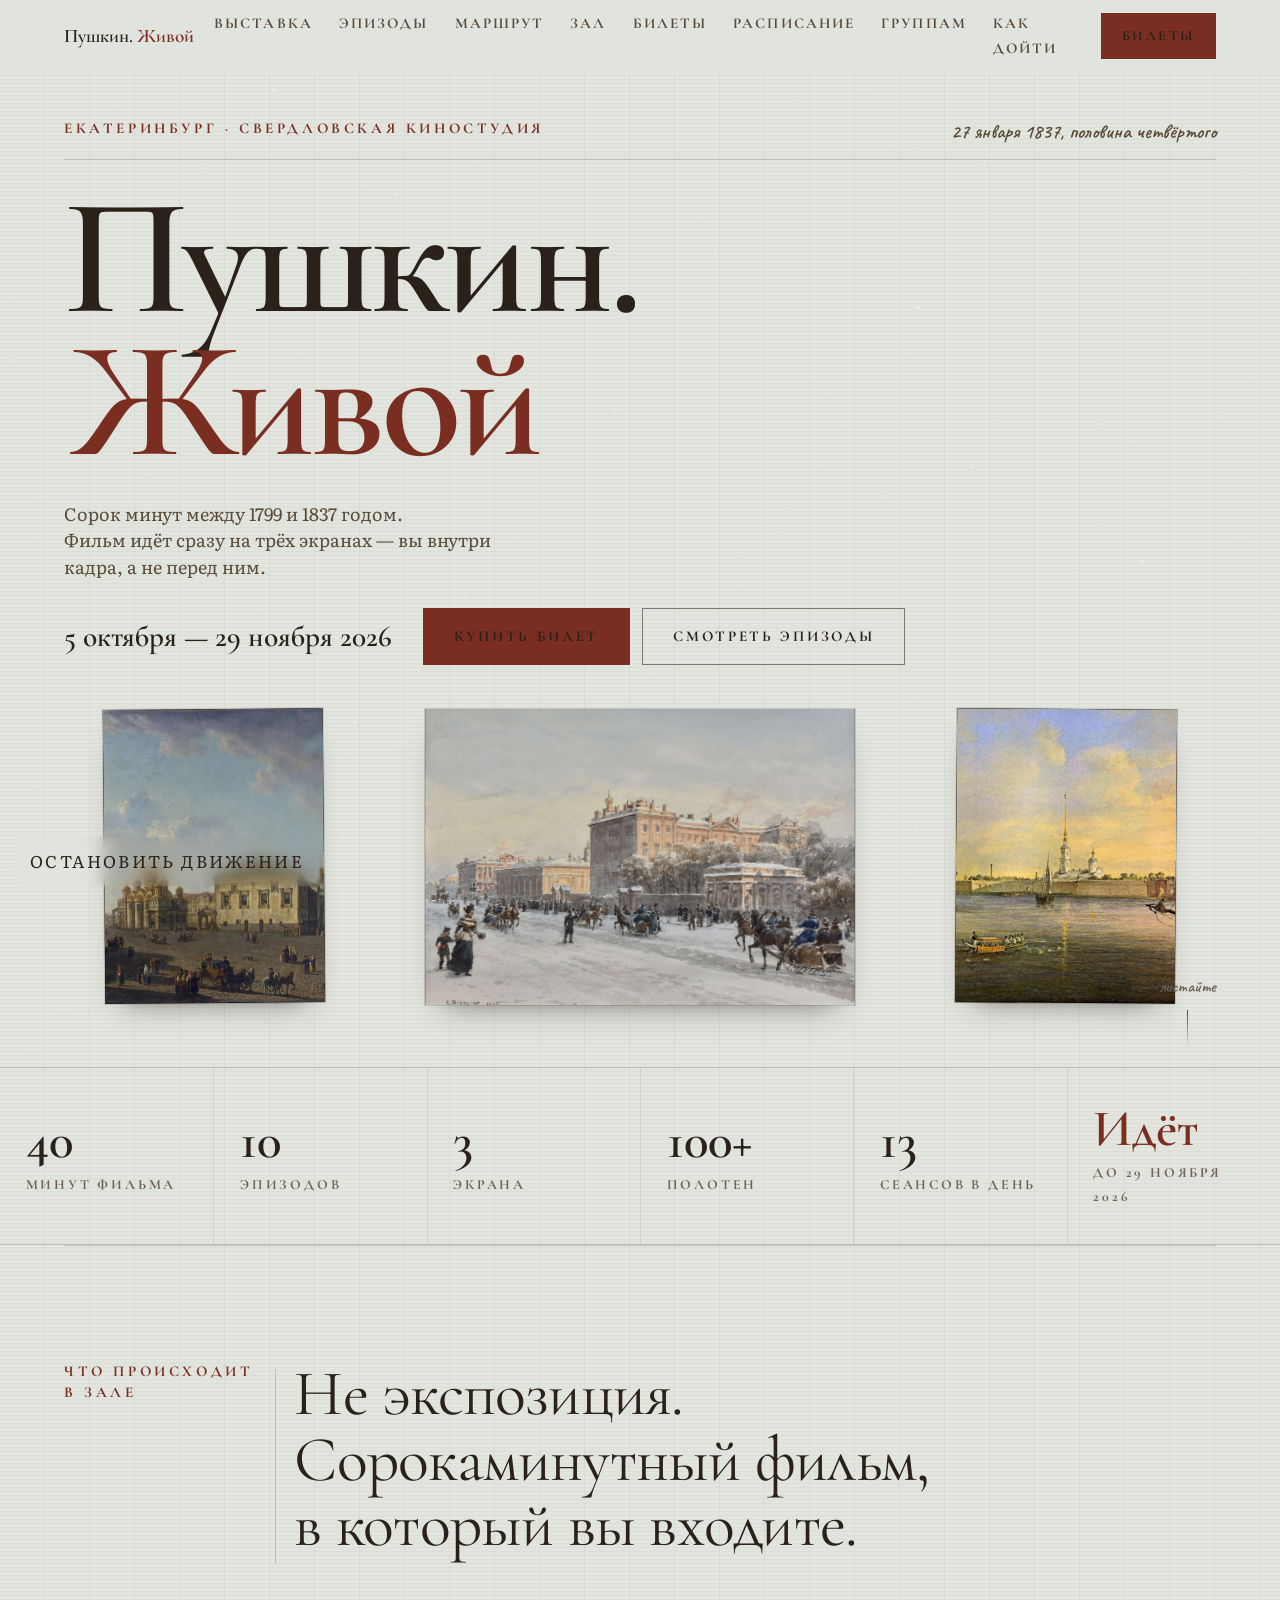
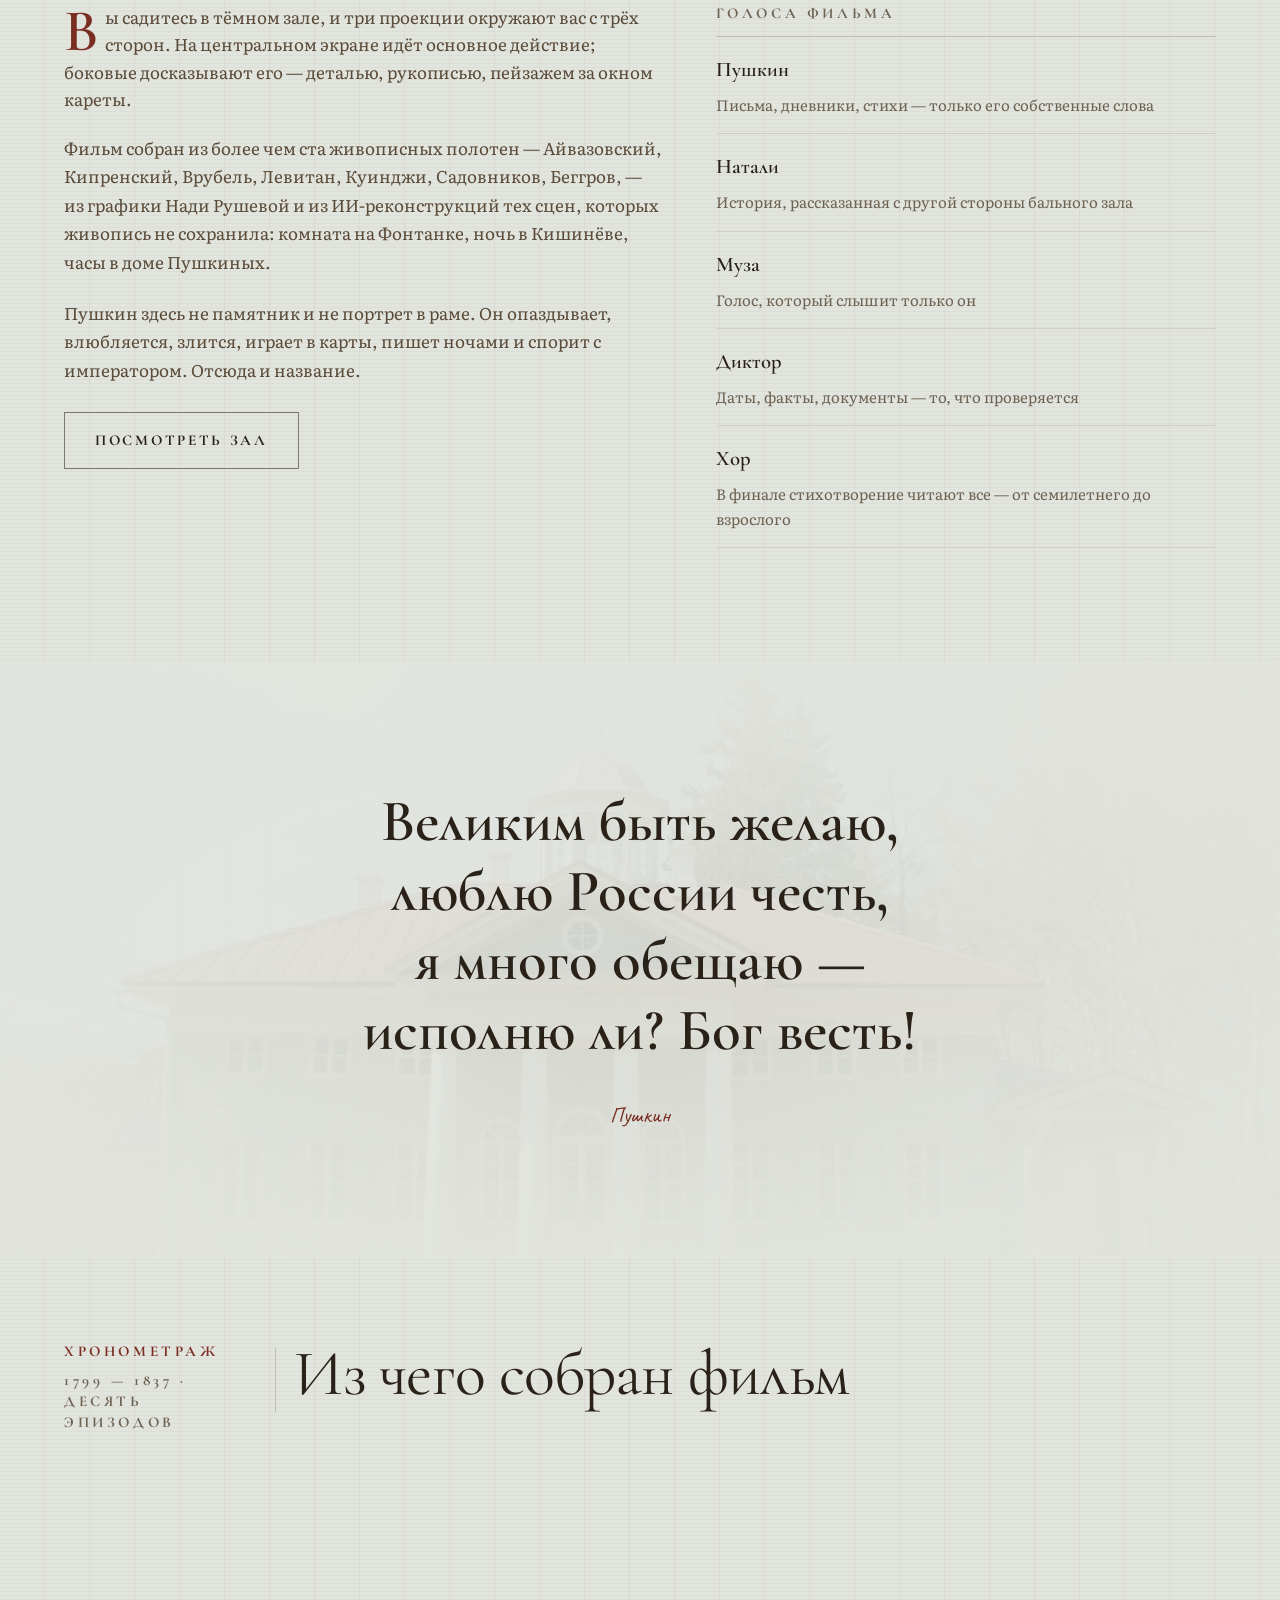
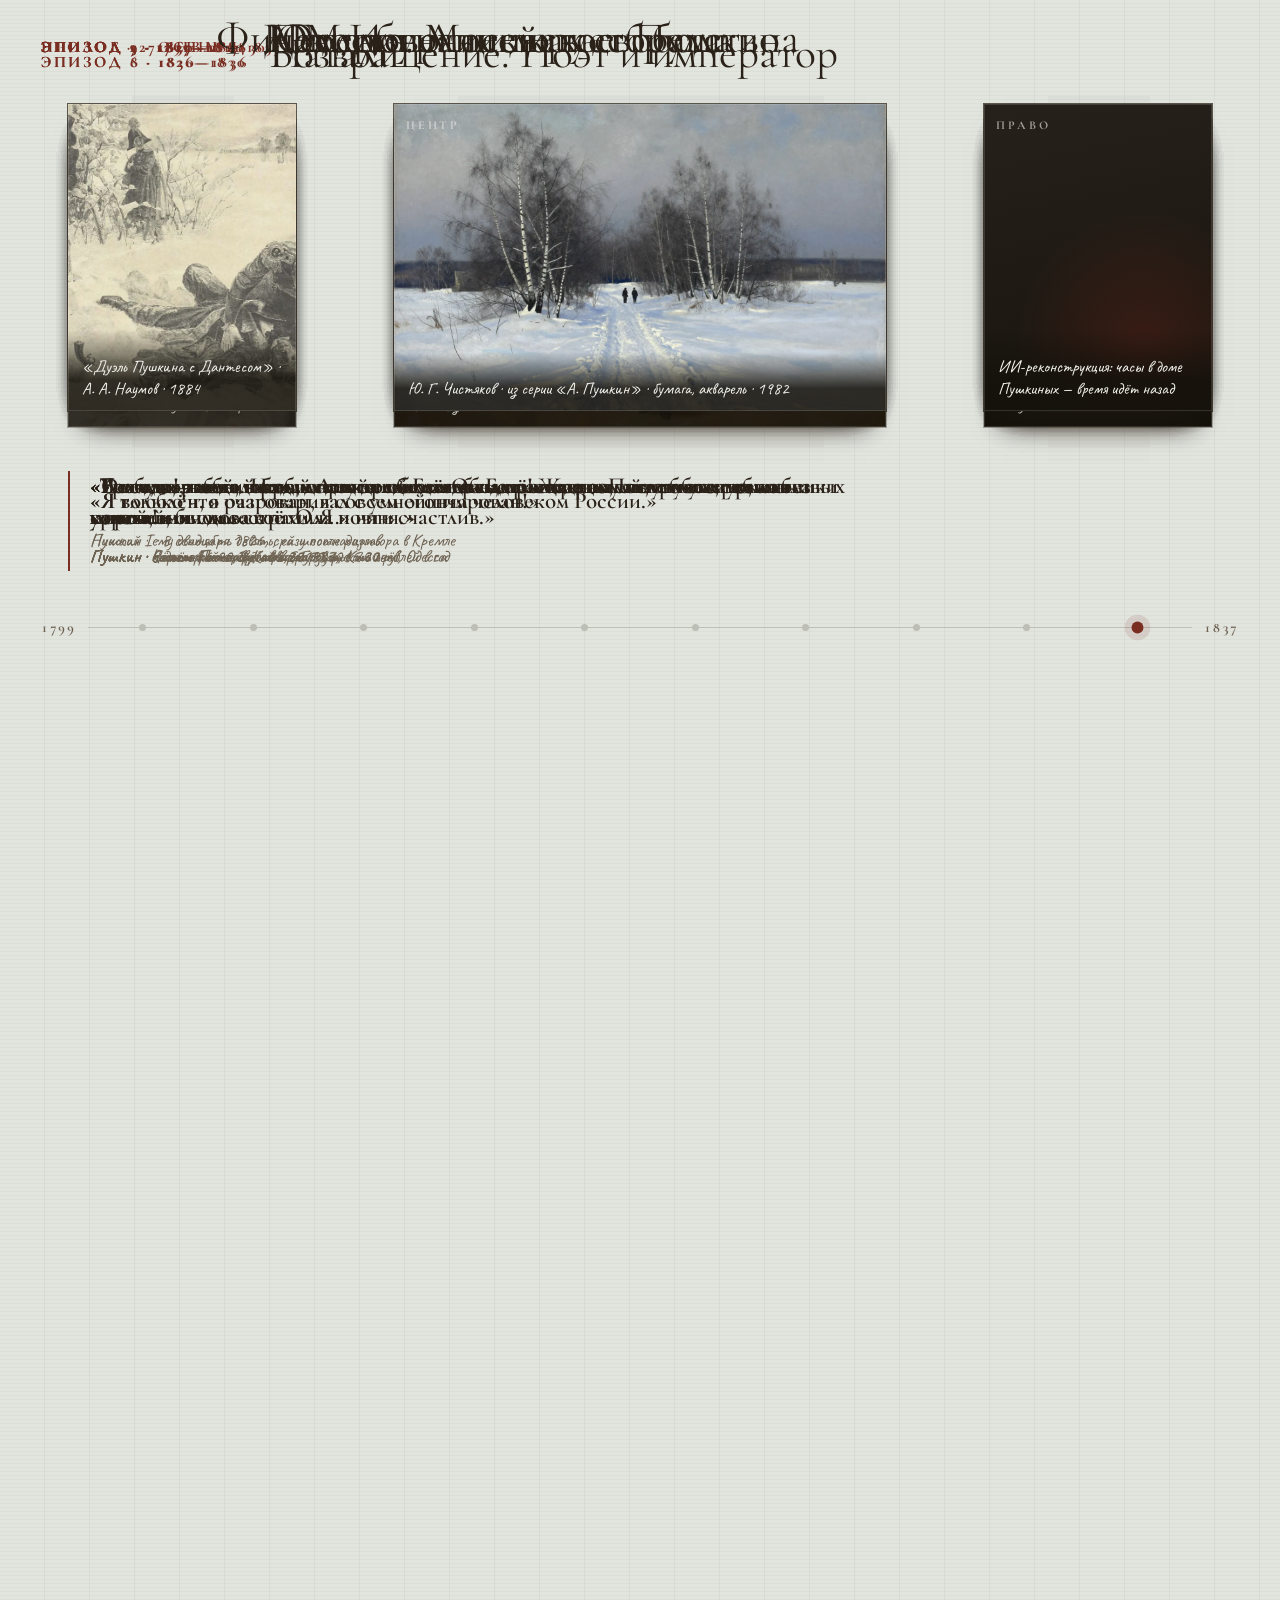
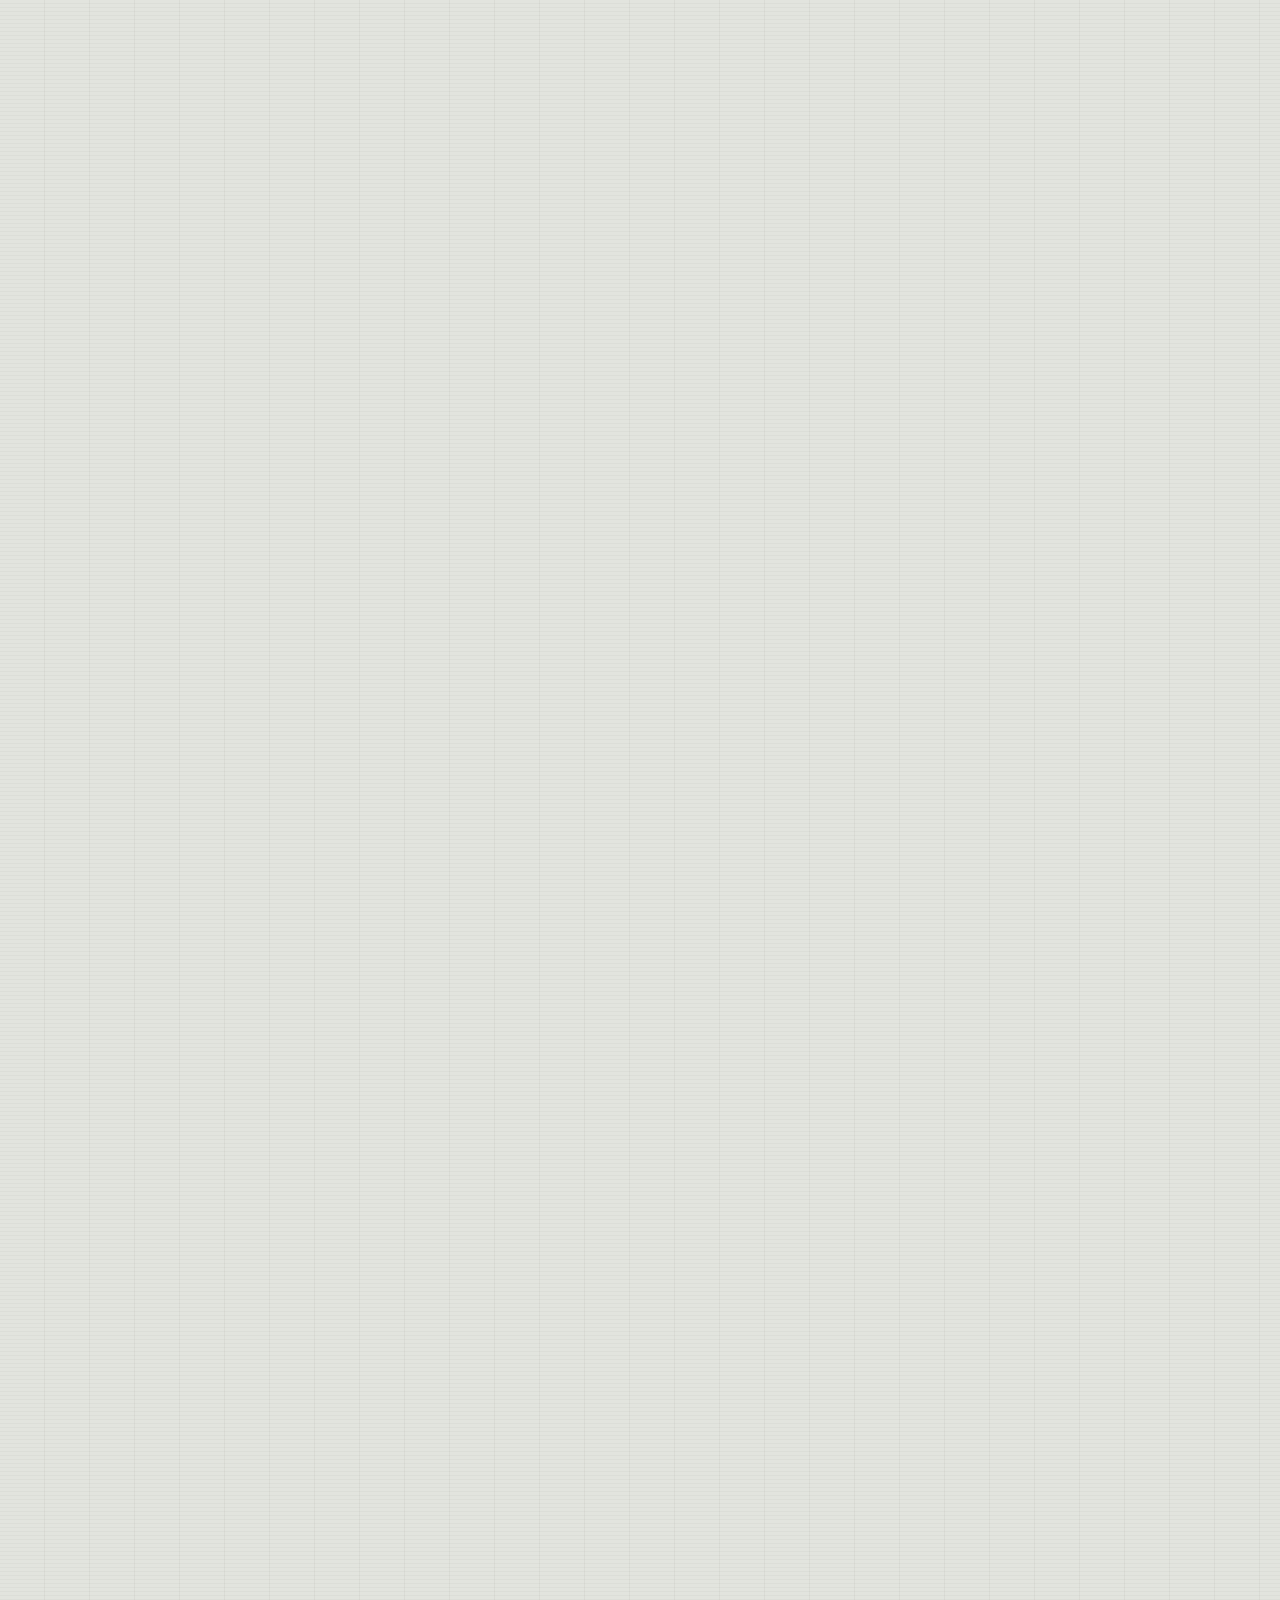
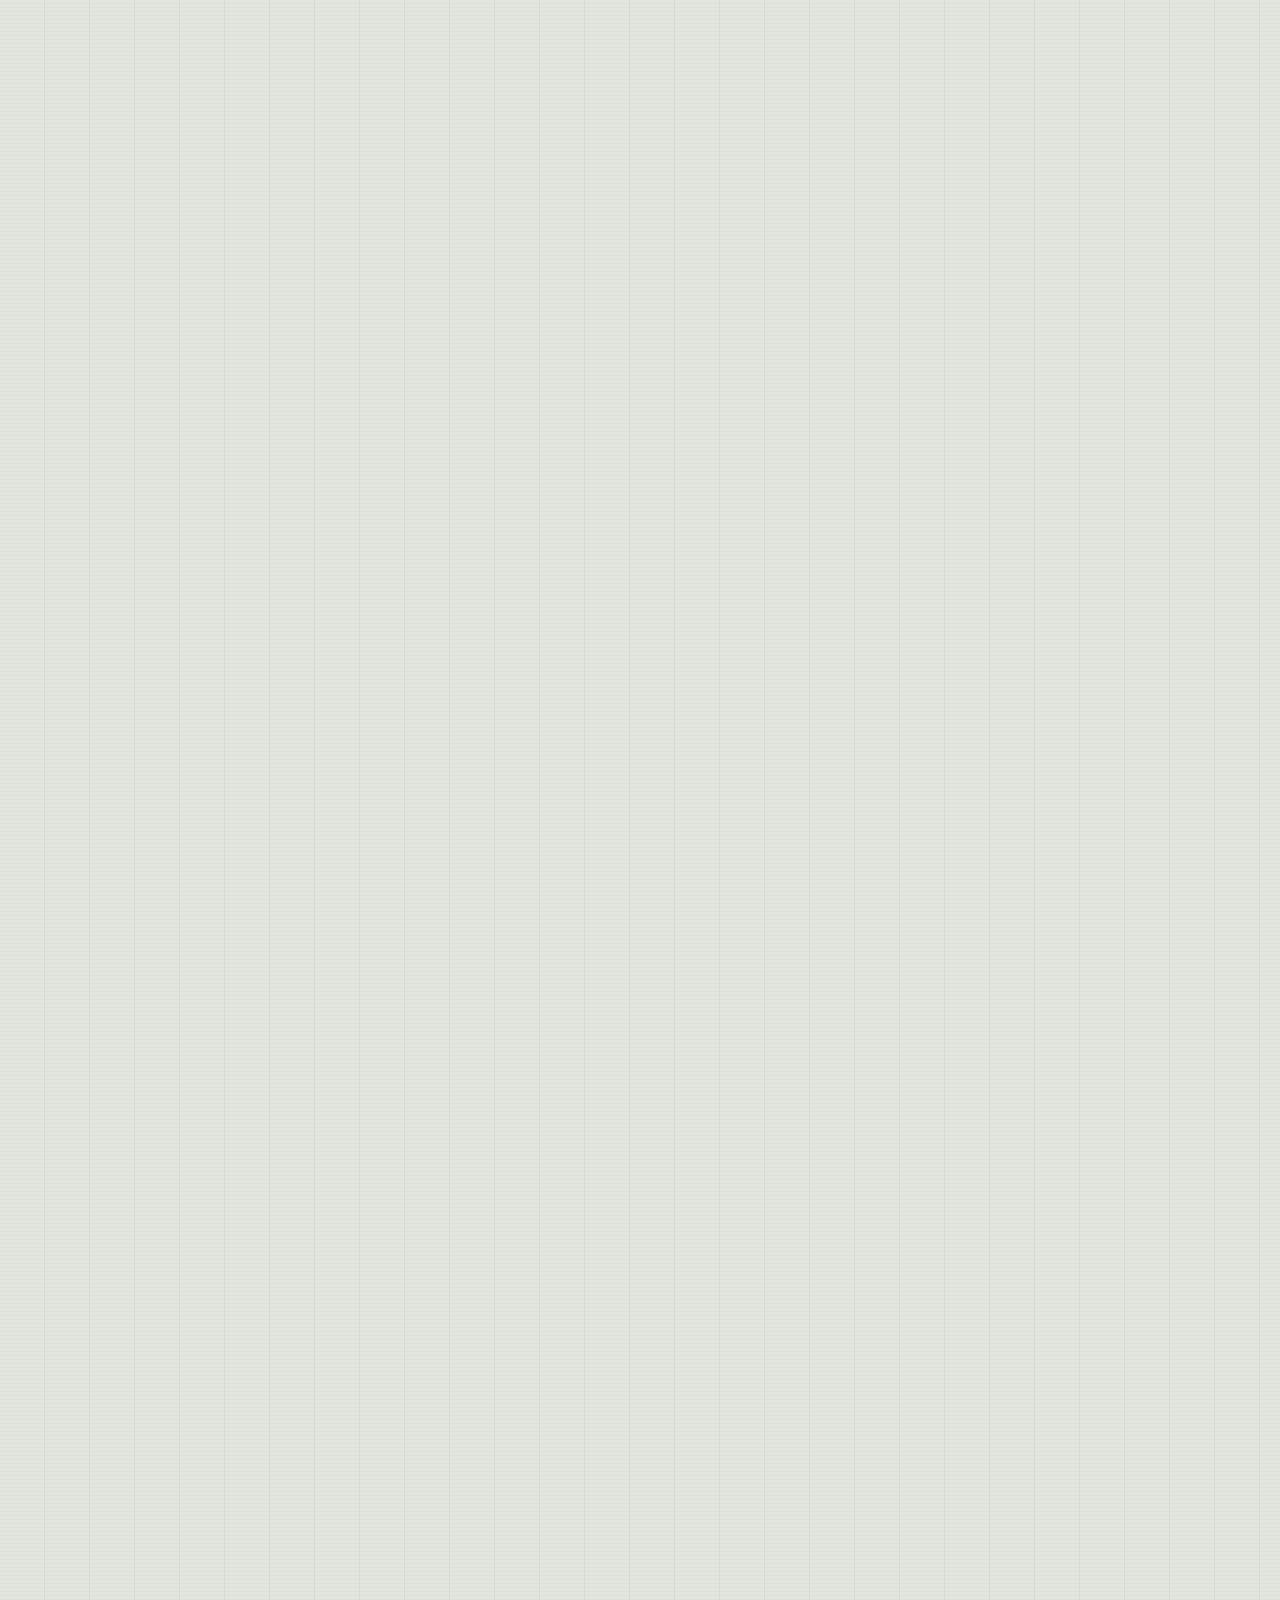
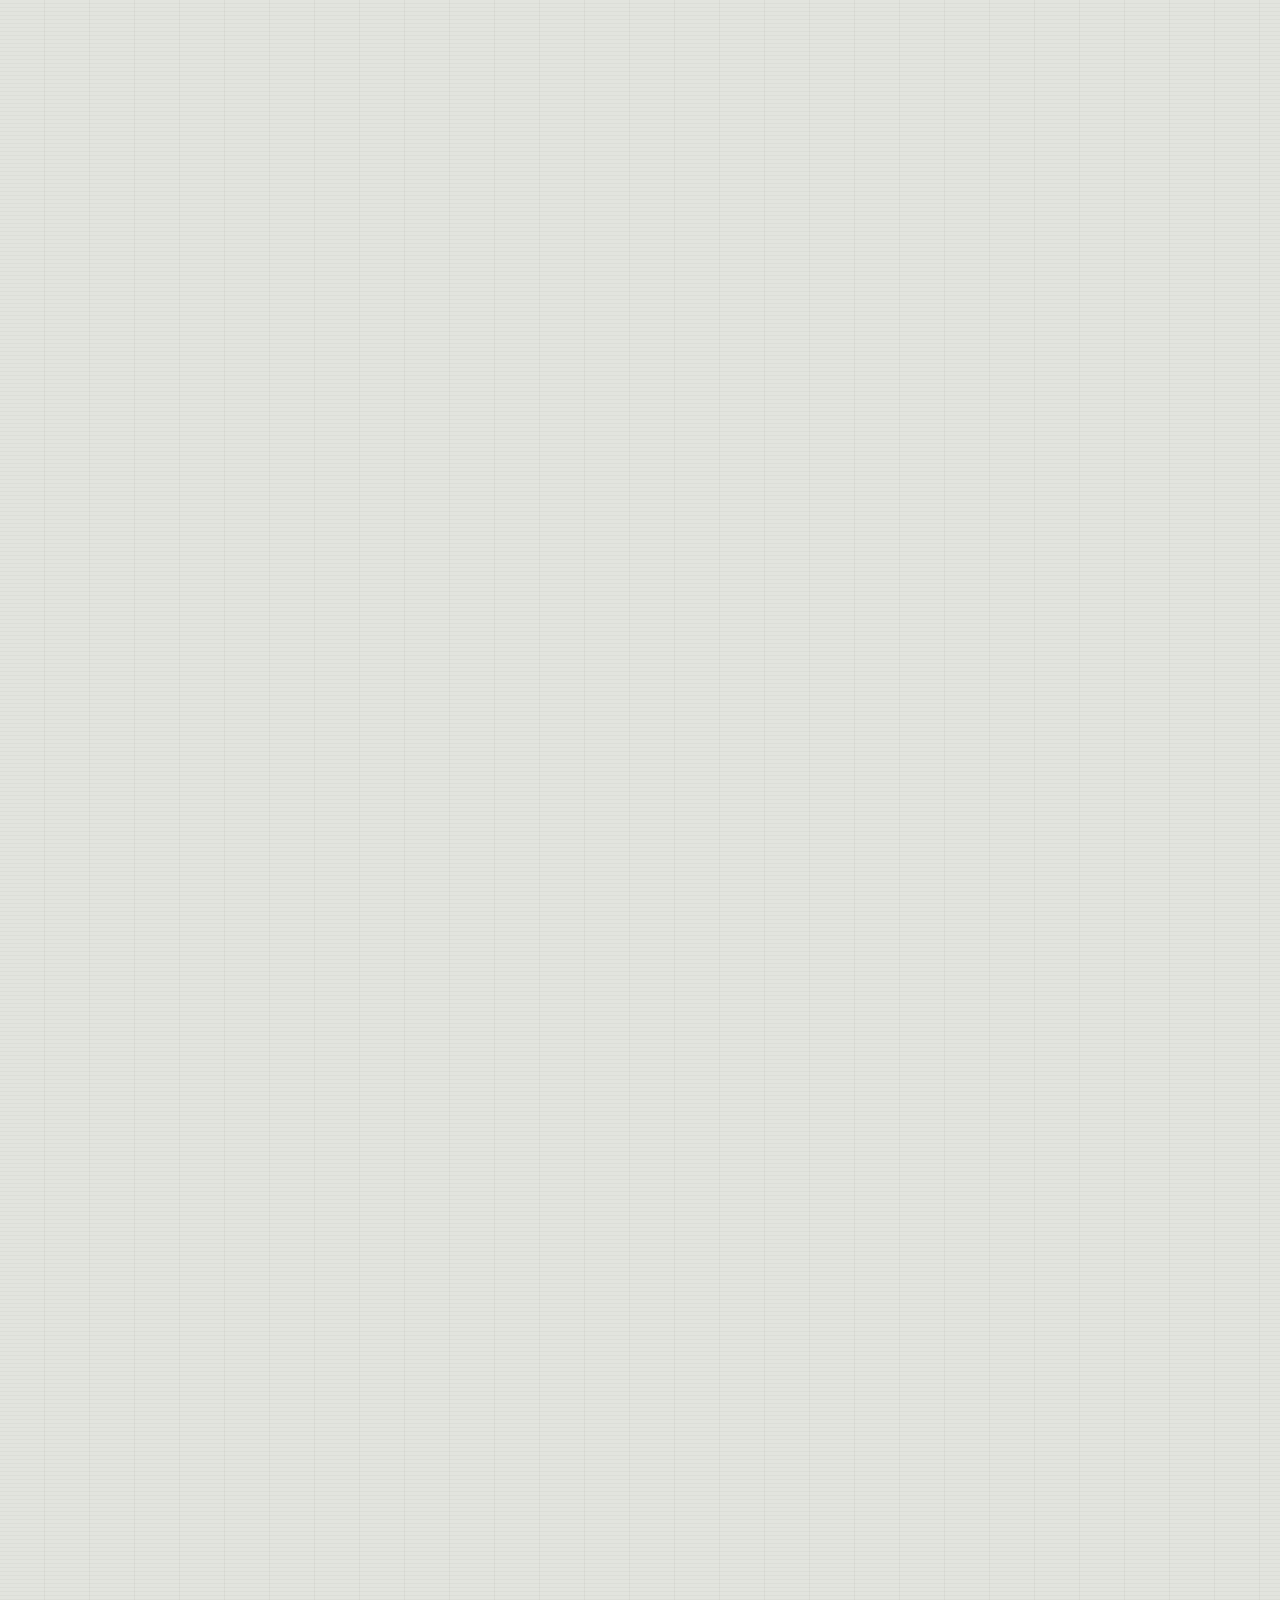
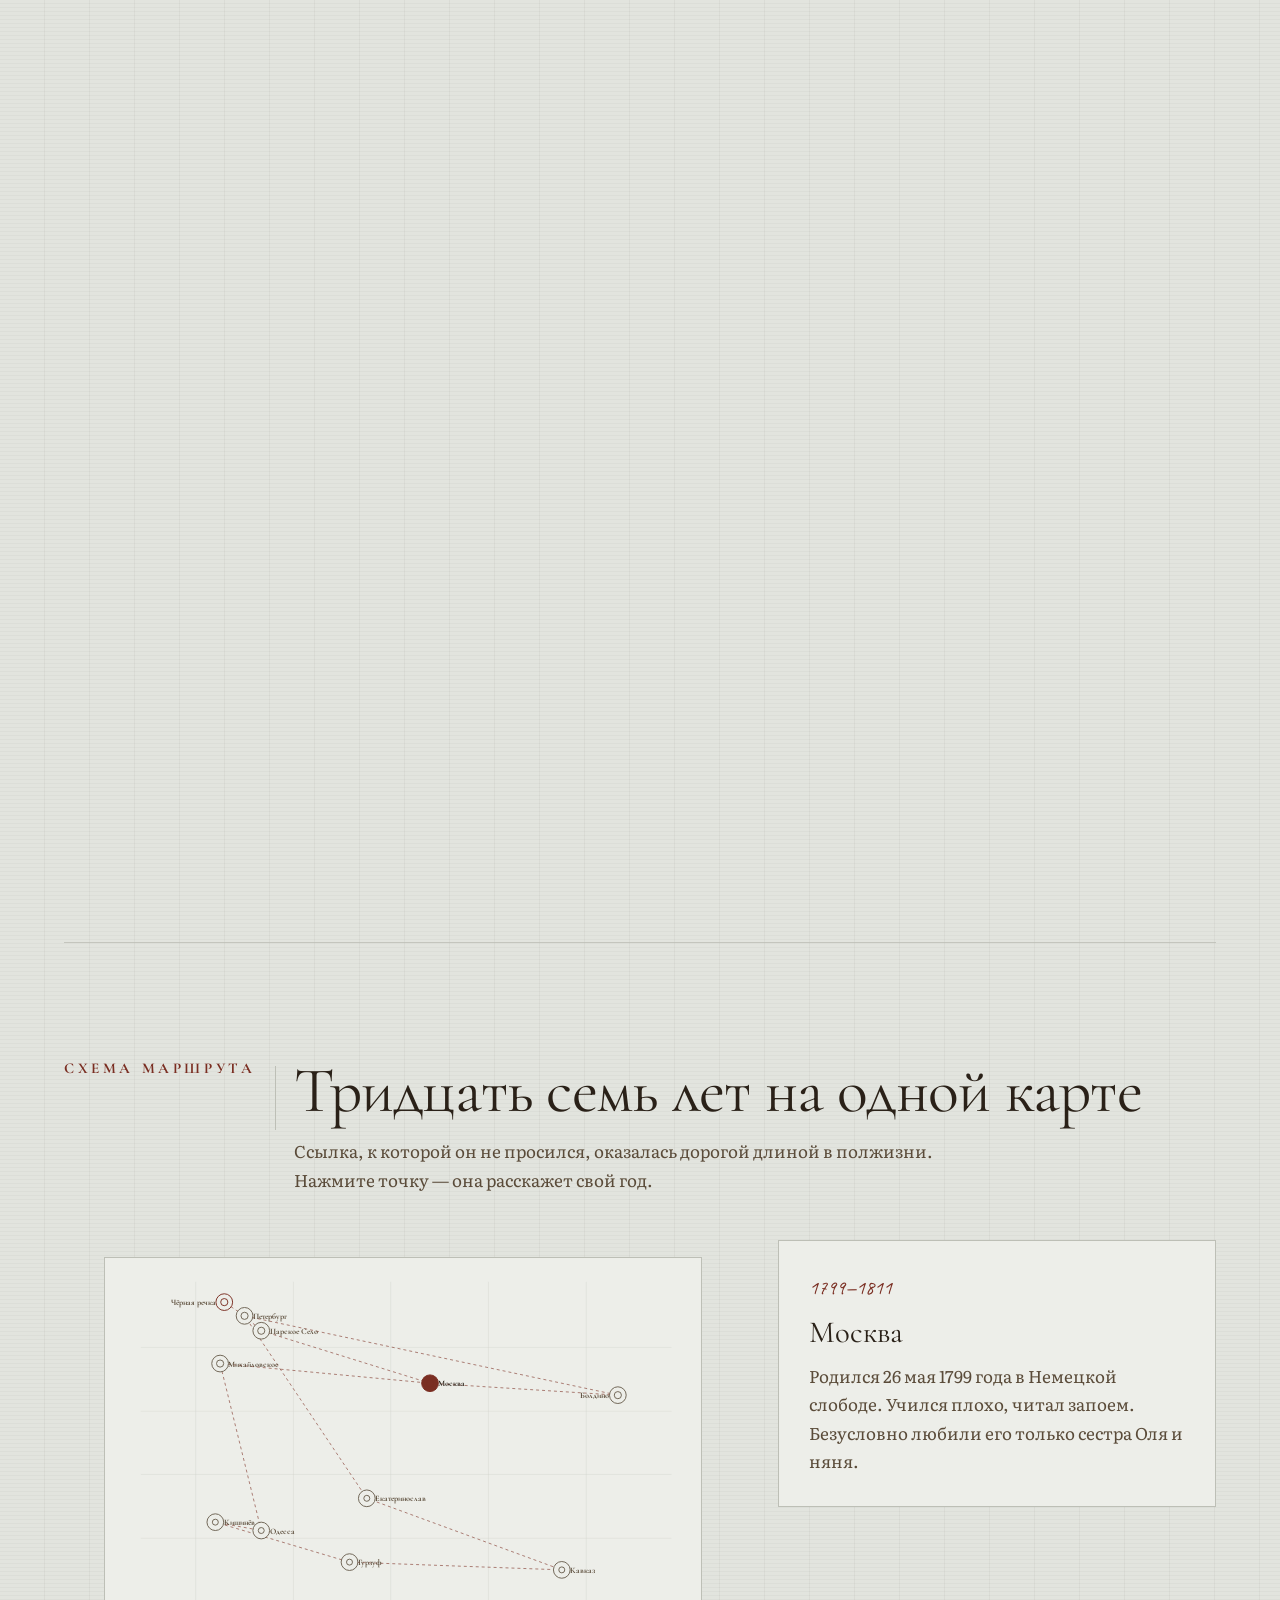
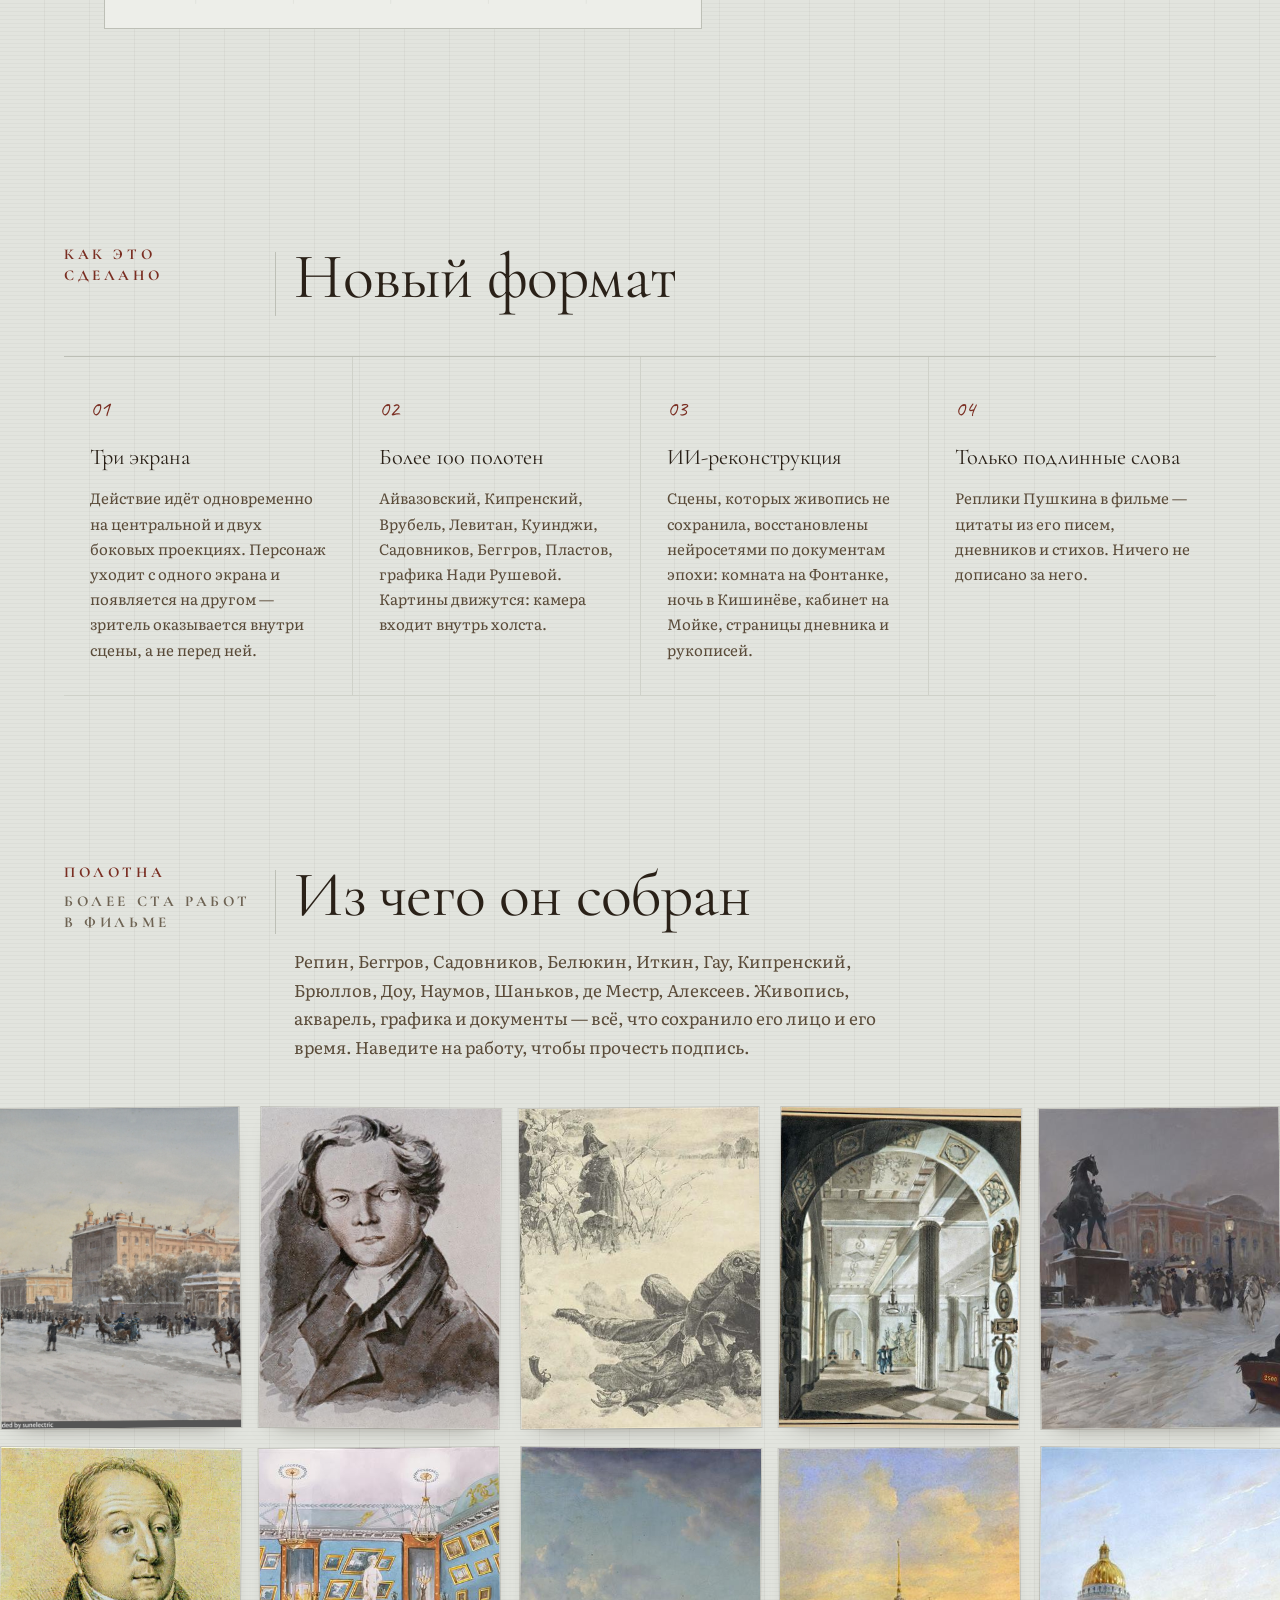
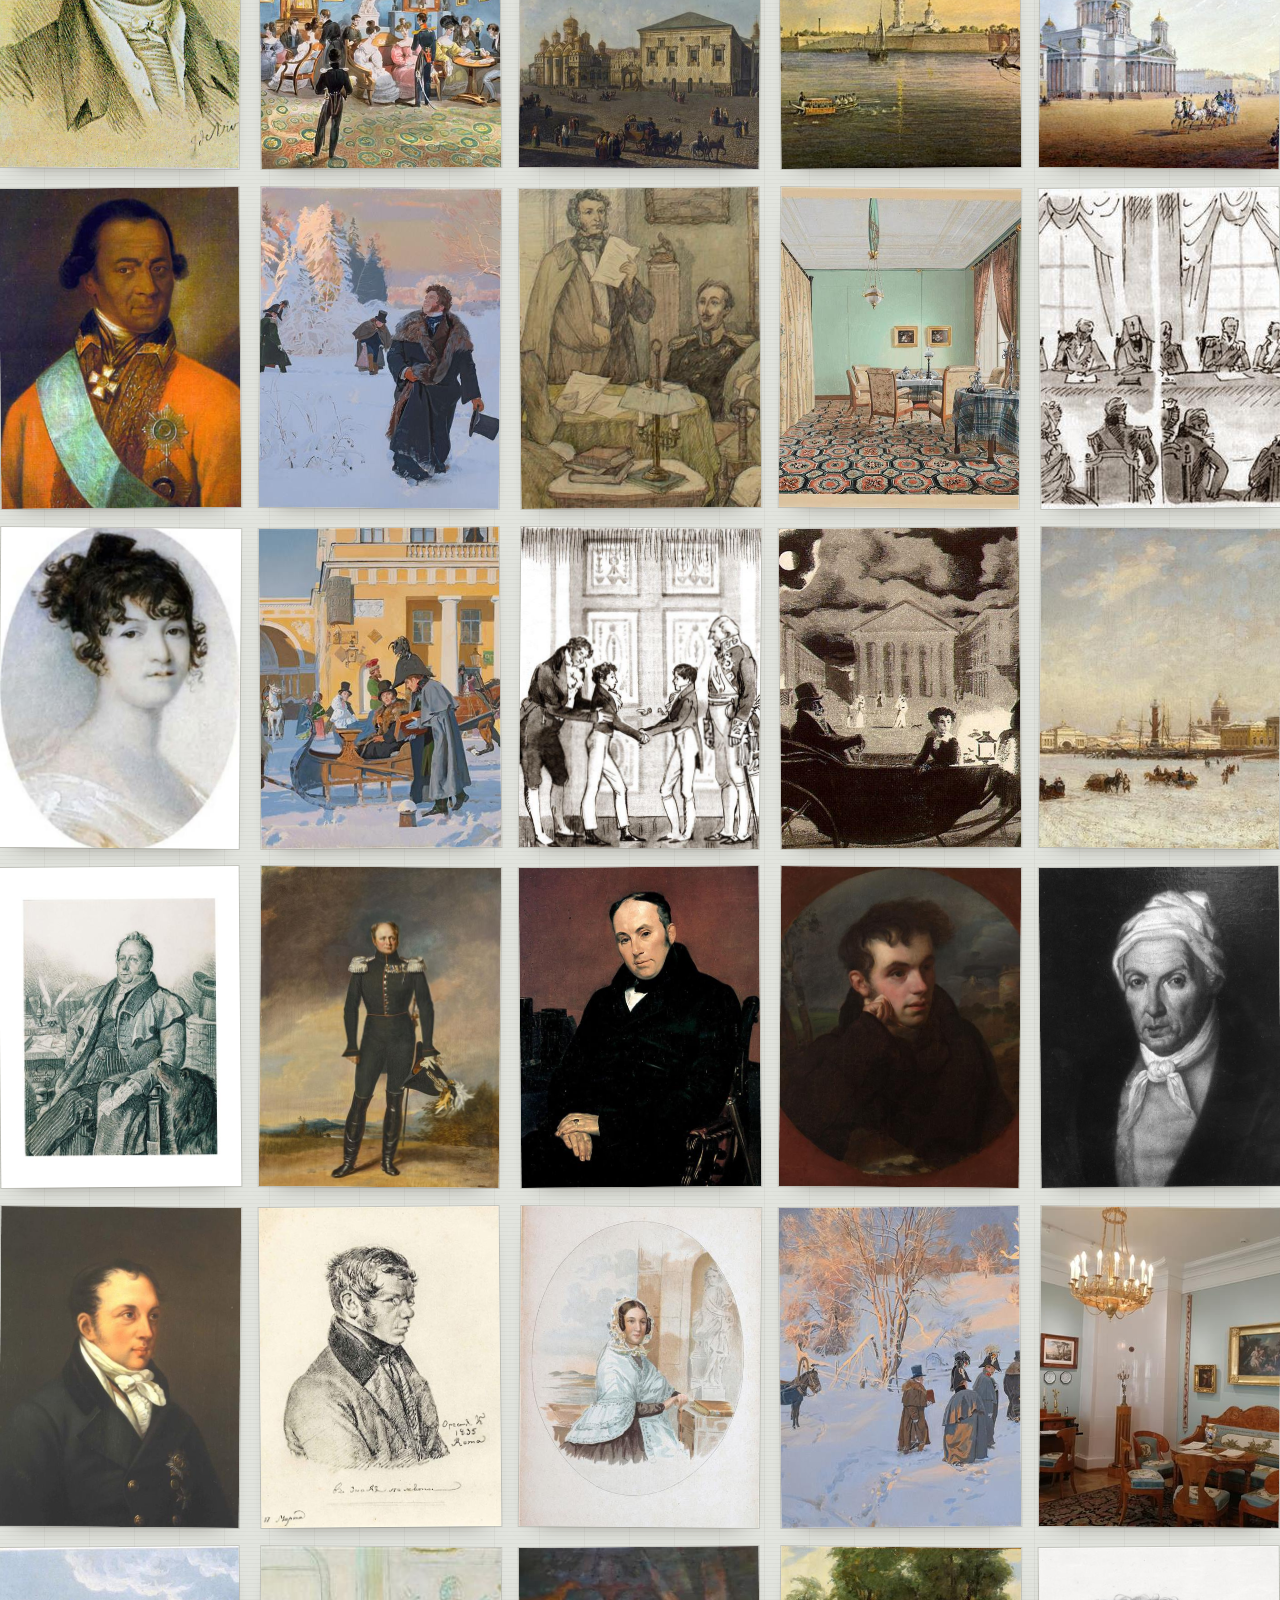
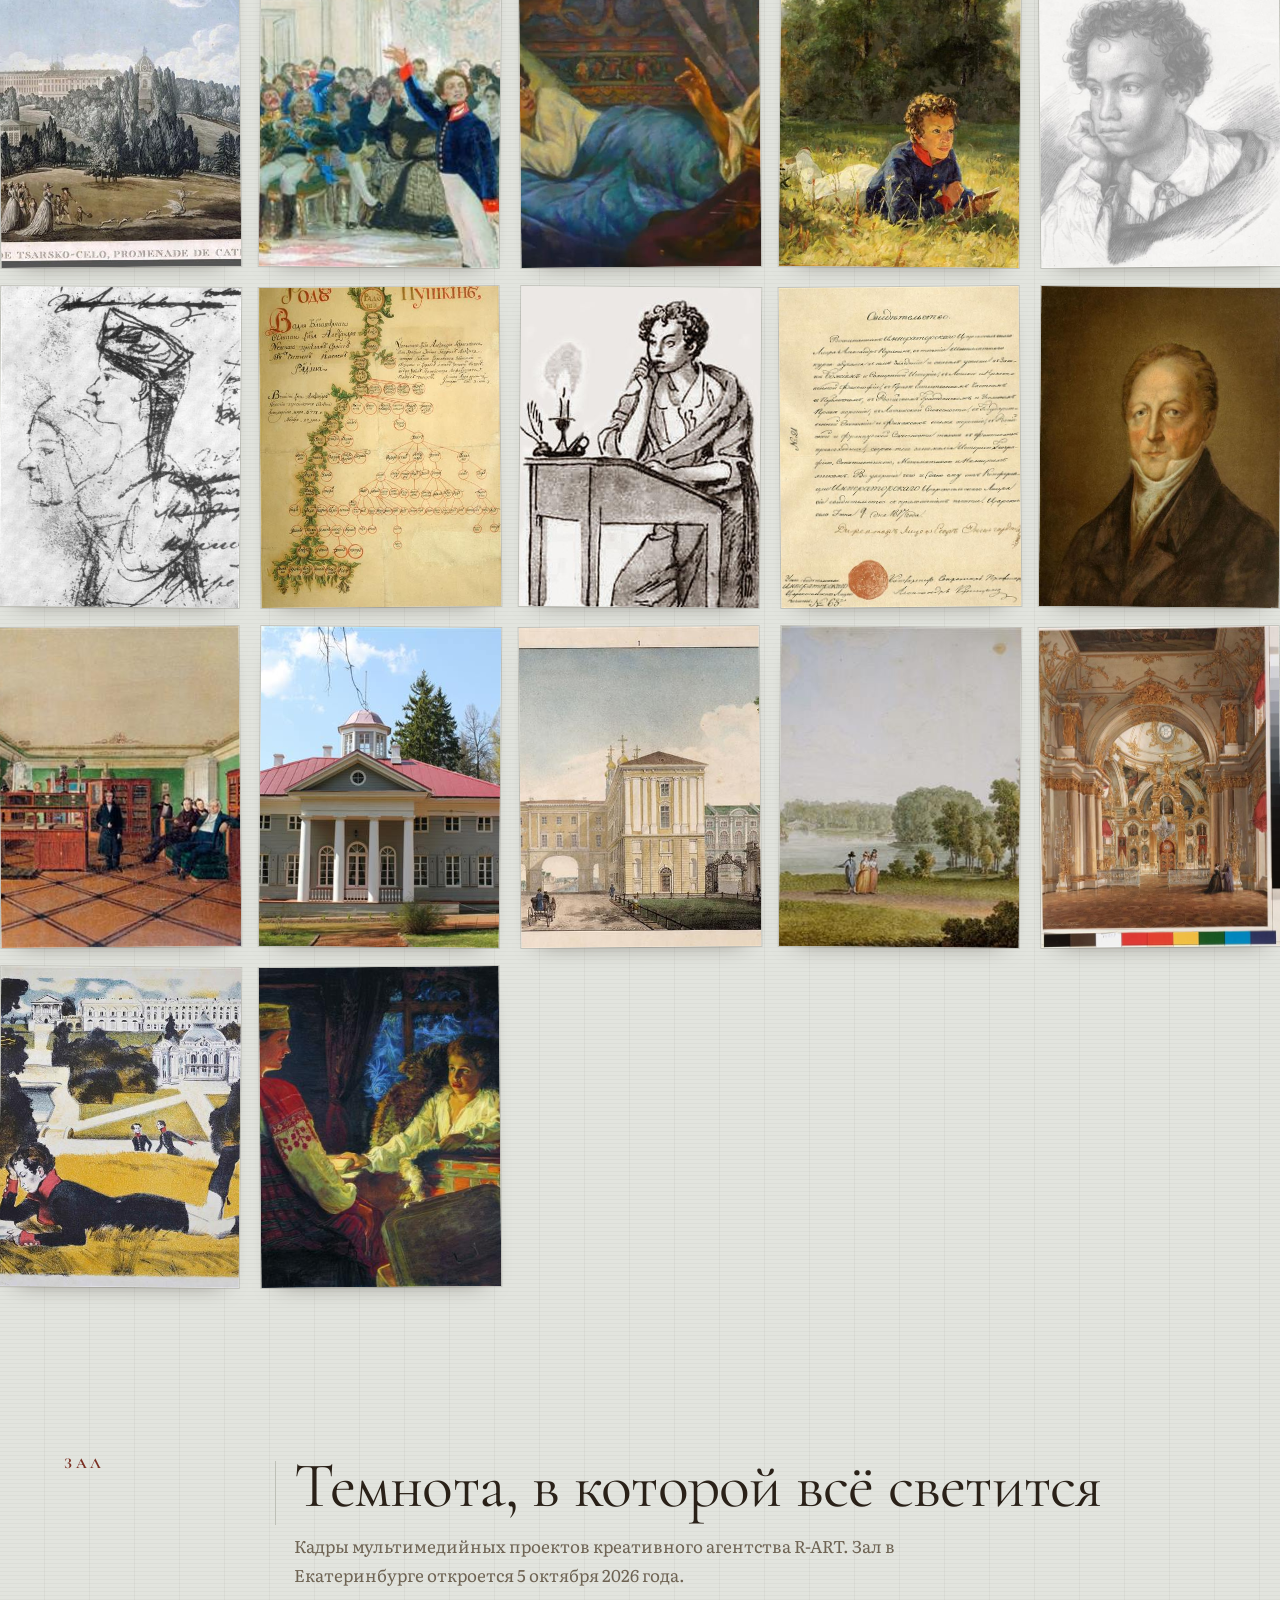
==== commit 084a3c1f: "Аудит доступности по базе ui-ux-pro-max Контрастность посчитана, а не заявлена на глаз. Весь текст п" ====
--- a/site/index.html
+++ b/site/index.html
@@ -15,11 +15,11 @@
      Настройки страницы → Facebook и SEO.
      ============================================================ -->
 
-<meta name="theme-color" content="#E9E9E6">
+<meta name="theme-color" content="#E2E4DE">
 
 <link rel="preconnect" href="https://fonts.googleapis.com">
 <link rel="preconnect" href="https://fonts.gstatic.com" crossorigin>
-<link href="https://fonts.googleapis.com/css2?family=Prata&family=Golos+Text:wght@400;500;600&family=Cormorant+Garamond:wght@500;600;700&display=swap" rel="stylesheet">
+<link href="https://fonts.googleapis.com/css2?family=Cormorant+Garamond:wght@500;600;700&family=Literata:opsz,wght@7..72,400;7..72,500;7..72,600&family=Caveat:wght@500;600;700&display=swap" rel="stylesheet">
 
 <!-- Разметка события для Яндекса и Google: даты, площадка, цены.
      Tilda ничего подобного не отдаёт, конфликта не будет.
@@ -63,7 +63,16 @@
 <style>
 /* ============================================================
    ПУШКИН. ЖИВОЙ — мультимедийная выставка, Екатеринбург
-   Блок CSS для Tilda.  Всё изолировано под классом .pj
+   Направление: «Живая рукопись»
+
+   Страница устроена как разворот пушкинской тетради.
+   Бумага холодная, серо-зелёная — Пушкин писал на бумаге верже,
+   а не на тёплом пергаменте. Чернила железистые, за двести лет
+   побуревшие: не чёрные и не синие. Слева через всю страницу идут
+   поля — в них он рисовал профили и заносил пометки, туда же уходят
+   надчерки разделов. Картины ложатся вклейками на паспарту.
+
+   Блок CSS для Tilda. Всё изолировано под классом .pj
    ============================================================ */
 
 .pj,
@@ -72,47 +81,56 @@
 .pj *::after { box-sizing: border-box; }
 
 .pj {
-  /* — бумага и свет — */
-  --void:    #E9E9E6;   /* основной фон страницы */
-  --paper:   #F5F5F2;   /* приподнятые поверхности */
-  --night:   #DEDDD8;   /* утопленные, швы, рамки кадров */
-  --panel:   #F5F5F2;
-  --raise:   #E2E2DE;
-  --line:    #C7C6BF;
-  /* — чернила — */
-  --snow:    #111626;   /* основной текст */
-  --dim:     #414B63;   /* второстепенный */
-  --mute:    #6C7488;   /* третьестепенный */
-  /* — свеча и сургуч — */
-  --candle:  #8A5E12;   /* акцент на светлом */
-  --candle-l:#D9A441;   /* тот же акцент поверх тёмных кадров */
-  --candle-d:#5E3F0A;
-  --surguch: #93261C;
-  /* — тёмный фон под кадрами фильма — */
-  --frame:   #0E1322;
-
-  --maxw: 1360px;
+  /* — бумага верже — */
+  --void:    #E2E4DE;   /* лист */
+  --paper:   #EDEEE9;   /* вклейки, карточки — светлее листа */
+  --raise:   #E7E8E2;
+  --night:   #D8DAD3;   /* утопленное */
+  --panel:   #EDEEE9;
+  --line:    #BDBFB6;   /* линовка, хайрлайны */
+  --line-2:  #CFD1C9;
+  --field:   #7E796C;   /* границы полей и кнопок: 3.39:1 на листе, WCAG 1.4.11 */
+
+  /* — железистые чернила — */
+  --snow:    #2A2118;   /* основной текст */
+  --dim:     #5A4B39;   /* второстепенный */
+  --mute:    #6E6353;   /* третьестепенный, проверен на контраст */
+
+  /* — сургуч — */
+  --candle:  #7A2E22;   /* акцент: зачёркивания, ссылки, кнопки */
+  --candle-l:#C08A3E;   /* тёплое золото поверх тёмных вклеек */
+  --candle-d:#5A1F17;
+  --surguch: #7A2E22;
+  --frame:   #1C1811;   /* фон под кадром фильма */
+
+  --maxw: 1400px;
   --navh: 62px;
-  --pad: clamp(20px, 5vw, 72px);
+  --pad: clamp(20px, 5vw, 76px);
+  --margin: clamp(96px, 15vw, 232px);  /* ширина полей тетради */
   --seam: 2px;
 
-  --f-display: 'Prata', 'Times New Roman', Georgia, serif;
-  --f-body: 'Golos Text', 'Helvetica Neue', Arial, sans-serif;
+  --f-display: 'Cormorant Garamond', 'Times New Roman', Georgia, serif;
+  --f-body: 'Literata', 'Georgia', 'Times New Roman', serif;
   --f-label: 'Cormorant Garamond', 'Times New Roman', Georgia, serif;
-
-  --grain: url("data:image/svg+xml,%3Csvg xmlns='http://www.w3.org/2000/svg' width='140' height='140'%3E%3Cfilter id='n'%3E%3CfeTurbulence type='fractalNoise' baseFrequency='0.85' numOctaves='3'/%3E%3C/filter%3E%3Crect width='140' height='140' filter='url(%23n)' opacity='0.55'/%3E%3C/svg%3E");
+  --f-hand: 'Caveat', 'Segoe Script', cursive;
+
+  /* вержеры и понтюзо — та самая фактура бумаги ручного отлива */
+  --laid: repeating-linear-gradient(0deg, transparent 0 3px, rgba(42,33,24,.030) 3px 4px);
+  --chain: repeating-linear-gradient(90deg, transparent 0 44px, rgba(42,33,24,.045) 44px 45px);
 
   position: relative;
   margin: 0;
   padding: 0;
-  background: var(--void);
   color: var(--snow);
+  background-color: var(--void);
+  background-image: var(--laid), var(--chain);
   font-family: var(--f-body);
-  font-size: clamp(15px, 0.55vw + 13px, 17px);
-  line-height: 1.62;
+  font-size: clamp(15px, 0.5vw + 13.4px, 17px);
+  line-height: 1.68;
   -webkit-font-smoothing: antialiased;
   text-rendering: optimizeLegibility;
   overflow-x: clip;
+  touch-action: manipulation;
 }
 
 .pj img { max-width: 100%; display: block; }
@@ -121,485 +139,471 @@
 .pj h1, .pj h2, .pj h3, .pj h4 { margin: 0; font-weight: 400; text-wrap: balance; }
 .pj ul, .pj ol { margin: 0; padding: 0; list-style: none; }
 .pj button { font: inherit; color: inherit; background: none; border: 0; cursor: pointer; }
-.pj :focus-visible { outline: 2px solid var(--candle); outline-offset: 3px; border-radius: 2px; }
+.pj :focus-visible { outline: 2px solid var(--candle); outline-offset: 3px; }
 
 /* ---------- типографика ---------- */
-.pj-display { font-family: var(--f-display); font-weight: 400; line-height: 0.94; letter-spacing: -0.015em; }
-.pj-h2 { font-family: var(--f-display); font-size: clamp(2.2rem, 5.4vw, 4.6rem); line-height: 1.02; }
-.pj-h3 { font-family: var(--f-display); font-size: clamp(1.35rem, 2.2vw, 2rem); line-height: 1.12; }
-.pj-lead { font-size: clamp(1.05rem, 1.35vw, 1.3rem); line-height: 1.55; color: var(--dim); max-width: 62ch; }
-.pj-body { max-width: 66ch; color: var(--dim); }
-.pj-dim { color: var(--dim); }
-
-/* метка в духе шапки съёмочной таблицы: КАДР № / ХРОНО / ТИТРЫ */
+.pj-display { font-family: var(--f-display); font-weight: 600; line-height: 0.96; }
+.pj-h2 {
+  font-family: var(--f-display); font-weight: 600;
+  font-size: clamp(2.1rem, 5vw, 4.3rem);
+  line-height: 1.02; letter-spacing: -0.012em;
+}
+.pj-h3 { font-family: var(--f-display); font-weight: 600; font-size: clamp(1.35rem, 2.2vw, 2rem); line-height: 1.14; }
+.pj-lead { font-size: clamp(1.06rem, 1.3vw, 1.28rem); line-height: 1.6; color: var(--dim); max-width: 60ch; }
+.pj-body { max-width: 64ch; color: var(--dim); }
+.pj-dim { color: var(--mute); }
+
+/* надчерк — уходит на поля, как пометка на полях тетради */
 .pj-slug {
   font-family: var(--f-label);
-  font-size: 0.875rem;
+  font-size: 0.9375rem;
   font-weight: 700;
   letter-spacing: 0.24em;
   text-transform: uppercase;
   color: var(--candle);
+  line-height: 1.4;
 }
 .pj-slug--dim { color: var(--mute); }
 
-.pj-num { font-family: var(--f-label); font-variant-numeric: tabular-nums; }
+/* рукописная пометка */
+.pj-hand { font-family: var(--f-hand); font-weight: 600; font-size: 1.25rem; color: var(--dim); line-height: 1.35; }
+
+.pj-num { font-variant-numeric: tabular-nums; }
 
 /* ---------- каркас ---------- */
+.pj-bleed { width: 100vw; margin-left: calc(50% - 50vw); }
 .pj-wrap { max-width: var(--maxw); margin: 0 auto; padding-inline: var(--pad); }
-.pj-sec { position: relative; padding-block: clamp(72px, 10vw, 148px); }
-.pj-sec--tight { padding-block: clamp(56px, 7vw, 104px); }
-.pj-rule { height: 1px; background: linear-gradient(90deg, transparent, var(--line) 15%, var(--line) 85%, transparent); }
-
-.pj-sechead { display: flex; flex-direction: column; gap: 14px; margin-bottom: clamp(32px, 4vw, 56px); }
-.pj-sechead__row { display: flex; align-items: baseline; gap: 16px; flex-wrap: wrap; }
-
-/* ---------- триптих: три экрана ---------- */
-.pj-tri {
-  display: grid;
-  grid-template-columns: 1fr 1.86fr 1fr;
-  gap: var(--seam);
-  align-items: stretch;
-}
+.pj-sec { position: relative; padding-block: clamp(68px, 9vw, 136px); }
+.pj-sec--tight { padding-block: clamp(52px, 6.5vw, 96px); }
+.pj-rule { height: 1px; background: var(--line); opacity: .8; }
+
+/* шапка раздела: надчерк живёт на полях, заголовок — в наборной полосе */
+.pj-sechead { display: grid; gap: 14px; margin-bottom: clamp(30px, 3.6vw, 52px); }
+.pj-sechead__row { display: flex; align-items: baseline; gap: 14px; flex-wrap: wrap; }
+@media (min-width: 940px) {
+  .pj-sechead {
+    grid-template-columns: var(--margin) minmax(0, 1fr);
+    column-gap: clamp(24px, 3vw, 56px);
+    align-items: start;
+  }
+  .pj-sechead > .pj-slug,
+  .pj-sechead > .pj-sechead__row { grid-column: 1; }
+  .pj-sechead__row { flex-direction: column; align-items: flex-start; gap: 8px; }
+  .pj-sechead > .pj-h2,
+  .pj-sechead > .pj-body,
+  .pj-sechead > .pj-lead { grid-column: 2; }
+  /* тонкая линия сгиба полей */
+  .pj-sechead > .pj-h2 { position: relative; }
+  .pj-sechead > .pj-h2::before {
+    content: ''; position: absolute;
+    left: calc(-1 * clamp(24px, 3vw, 56px) / 2); top: .12em; bottom: -.1em;
+    width: 1px; background: var(--line);
+  }
+}
+
+/* ---------- вклейка: кадр фильма на паспарту ---------- */
+.pj-tri { display: grid; grid-template-columns: 1fr 1.86fr 1fr; gap: clamp(10px, 1.4vw, 22px); align-items: stretch; }
+
 .pj-screen {
   position: relative;
   overflow: hidden;
   background: var(--frame);
   isolation: isolate;
+  box-shadow:
+    0 0 0 1px rgba(42,33,24,.16),
+    0 14px 28px -20px rgba(42,33,24,.65);
 }
 .pj-screen::after {
-  content: '';
-  position: absolute; inset: 0; z-index: 4;
-  background-image: var(--grain);
-  opacity: 0.05;
-  mix-blend-mode: overlay;
-  pointer-events: none;
+  content: ''; position: absolute; inset: 0; z-index: 4; pointer-events: none;
+  box-shadow: inset 0 0 0 1px rgba(237,238,233,.14);
 }
 .pj-screen__img {
   position: absolute; inset: 0; z-index: 2;
   width: 100%; height: 100%;
   object-fit: cover;
-  filter: saturate(1) contrast(1.01) brightness(0.98);
-  transform: scale(1.06);
-}
-/* сгенерированный кадр проявляется поверх заливки, когда файл найден */
-.pj-screen__img--gen { opacity: 0; transition: opacity .7s ease; }
+  filter: saturate(1.02) contrast(1.01);
+}
+.pj-screen__img--gen { opacity: 0; transition: opacity .6s ease; }
 .pj-screen__img--gen.is-in { opacity: 1; }
-/* процедурная заливка, пока нет фотографии */
 .pj-screen__wash {
   position: absolute; inset: 0; z-index: 1;
   background:
-    radial-gradient(90% 70% at var(--wx, 30%) var(--wy, 25%), var(--washA, rgba(217,164,65,0.16)), transparent 62%),
-    radial-gradient(80% 90% at var(--wx2, 78%) var(--wy2, 82%), var(--washB, rgba(60,96,168,0.22)), transparent 66%),
-    linear-gradient(168deg, var(--raise), var(--night) 70%);
-}
+    radial-gradient(90% 70% at var(--wx, 30%) var(--wy, 25%), var(--washA, rgba(192,138,62,.20)), transparent 62%),
+    linear-gradient(168deg, #26211a, var(--frame) 72%);
+}
+/* подпись под вклейкой — рукой, как в альбоме */
 .pj-screen__cap {
   position: absolute; left: 0; right: 0; bottom: 0; z-index: 3;
-  padding: 14px 14px 12px;
+  padding: 26px 14px 11px;
+  font-family: var(--f-hand);
+  font-size: 1.0625rem;
+  line-height: 1.3;
+  color: #EFEFE9;
+  background: linear-gradient(transparent, rgba(20,17,11,.86) 62%);
+}
+.pj-screen__tag {
+  position: absolute; top: 11px; left: 12px; z-index: 3;
   font-family: var(--f-label);
-  font-size: 0.625rem;
-  line-height: 1.45;
-  letter-spacing: 0.04em;
-  color: #E8E8E4;
-  background: linear-gradient(transparent, rgba(6,8,15,0.9) 55%);
-}
-.pj-screen__tag {
-  position: absolute; top: 12px; left: 12px; z-index: 3;
-  font-family: var(--f-label);
-  font-size: 0.75rem; font-weight: 600;  letter-spacing: 0.24em;
-  text-transform: uppercase;
-  color: var(--mute);
-}
-
-/* ---------- ПРОЛОГ: первый экран во всю ширину ---------- */
-
-/* вырывает блок из контейнера Tilda на всю ширину окна */
-.pj-bleed { width: 100vw; margin-left: calc(50% - 50vw); }
-
+  font-size: 0.75rem; font-weight: 700;
+  letter-spacing: 0.24em; text-transform: uppercase;
+  color: rgba(239,239,233,.62);
+}
+
+/* ---------- ПРОЛОГ: разворот тетради ---------- */
 .pj-hero {
   position: relative;
-  height: calc(100svh - var(--navh, 62px));
-  min-height: 520px;
-  max-height: 1100px;
-  display: flex;
-  flex-direction: column;
-  justify-content: flex-end;
+  min-height: calc(100svh - var(--navh));
+  display: flex; flex-direction: column; justify-content: center;
+  padding-block: clamp(28px, 5vh, 64px);
   overflow: hidden;
-  isolation: isolate;
-  background: var(--void);
-}
-
-/* три экрана выставки, живые */
-.pj-hero__tri {
-  position: absolute; inset: 0; z-index: 0;
-  display: grid;
-  grid-template-columns: 1fr 2.15fr 1fr;
-  gap: var(--seam);
-  background: var(--void);
-}
-.pj-hero__panel { position: relative; overflow: hidden; background: var(--frame); }
-.pj-hero__v {
-  position: absolute; inset: 0;
-  width: 100%; height: 100%;
-  object-fit: cover;
-  filter: saturate(1) contrast(1.02) brightness(1);
-}
-/* боковые экраны чуть глубже в тень — центр держит взгляд */
-.pj-hero__panel--l .pj-hero__v,
-.pj-hero__panel--r .pj-hero__v { filter: saturate(0.9) contrast(1.02) brightness(0.9); }
-
-.pj-hero__scrim {
-  position: absolute; inset: 0; z-index: 1; pointer-events: none;
-  background:
-    linear-gradient(180deg, rgba(233,233,230,.70) 0%, rgba(233,233,230,.10) 13%, rgba(233,233,230,.04) 30%, rgba(233,233,230,.55) 46%, rgba(233,233,230,.90) 62%, var(--void) 88%);
-}
-.pj-hero__snow { position: absolute; inset: 0; width: 100%; height: 100%; z-index: 2; pointer-events: none; opacity: .55; }
-
-.pj-hero__top {
-  position: absolute; top: 0; left: 0; right: 0; z-index: 3;
-  display: flex; justify-content: space-between; gap: 14px 26px; flex-wrap: wrap;
-  padding: clamp(16px, 3vh, 30px) var(--pad);
-}
+  background-color: var(--void);
+  background-image: var(--laid), var(--chain);
+}
+.pj-hero__snow { position: absolute; inset: 0; width: 100%; height: 100%; z-index: 1; pointer-events: none; opacity: .5; }
 
 .pj-hero__in {
   position: relative; z-index: 3;
-  padding: 0 var(--pad) clamp(76px, 11vh, 128px);
-  display: grid; gap: clamp(16px, 2.4vh, 30px);
+  width: 100%; max-width: var(--maxw); margin: 0 auto;
+  padding-inline: var(--pad);
+  display: grid; gap: clamp(20px, 3vh, 38px);
+}
+.pj-hero__top {
+  display: flex; justify-content: space-between; gap: 12px 26px; flex-wrap: wrap;
+  padding-bottom: 14px; border-bottom: 1px solid var(--line);
 }
 
 .pj-title { margin: 0; }
 .pj-title__l1, .pj-title__l2 {
   display: block;
-  font-family: var(--f-display);
-  font-size: clamp(3rem, 13.2vw, 12.5rem);
-  line-height: 0.84;
-  letter-spacing: -0.025em;
-}
-.pj-title__l2 { color: var(--candle); padding-left: 0.05em; }
-
-.pj-hero__line {
-  font-size: clamp(1.05rem, 1.5vw, 1.5rem);
-  line-height: 1.45;
-  color: var(--dim);
-  max-width: 46ch;
-}
-.pj-hero__bottom {
-  display: flex; flex-wrap: wrap; align-items: center;
-  gap: clamp(14px, 2.5vw, 40px);
-}
-.pj-hero__dates {
-  font-family: var(--f-display);
-  font-size: clamp(1.25rem, 2.3vw, 2.1rem);
-  white-space: nowrap;
-}
+  font-family: var(--f-display); font-weight: 600;
+  font-size: clamp(3.2rem, 13vw, 12.5rem);
+  line-height: 0.86;
+  letter-spacing: -0.028em;
+}
+.pj-title__l2 { color: var(--candle); padding-left: 0.04em; }
+
+.pj-hero__line { font-size: clamp(1.05rem, 1.4vw, 1.42rem); line-height: 1.5; color: var(--dim); max-width: 44ch; }
+.pj-hero__bottom { display: flex; flex-wrap: wrap; align-items: center; gap: clamp(14px, 2.4vw, 40px); }
+.pj-hero__dates { font-family: var(--f-display); font-weight: 600; font-size: clamp(1.3rem, 2.3vw, 2.15rem); white-space: nowrap; }
 .pj-hero__bottom .pj-cta { margin-top: 0; }
 
-/* подсказка «листайте» */
+/* три вклейки в подвале разворота */
+.pj-hero__tri {
+  position: relative; z-index: 2;
+  width: 100%; max-width: var(--maxw); margin: 0 auto;
+  padding-inline: var(--pad);
+  display: grid; grid-template-columns: 1fr 1.7fr 1fr;
+  gap: clamp(12px, 1.6vw, 26px);
+  margin-top: clamp(22px, 3vh, 40px);
+}
+.pj-hero__panel {
+  position: relative; overflow: hidden;
+  aspect-ratio: 3 / 4;
+  background: var(--frame);
+  box-shadow: 0 0 0 1px rgba(42,33,24,.16), 0 16px 30px -20px rgba(42,33,24,.7);
+}
+.pj-hero__panel--c { aspect-ratio: 16 / 11; }
+.pj-hero__panel--l { transform: rotate(-0.5deg); }
+.pj-hero__panel--r { transform: rotate(0.45deg); }
+.pj-hero__v {
+  position: absolute; inset: 0;
+  width: 100%; height: 100%; object-fit: cover;
+  filter: saturate(1.02) contrast(1.01);
+}
+.pj-hero__scrim { display: none; }
+
+/* «листайте» — на полях, рукой */
 .pj-scroll {
   position: absolute; z-index: 3;
-  right: var(--pad); bottom: clamp(18px, 3vh, 34px);
-  display: grid; justify-items: center; gap: 10px;
-}
-.pj-scroll__t {
-  font-family: var(--f-label); font-size: .5625rem;
-  letter-spacing: .3em; text-transform: uppercase; color: var(--dim);
-}
+  right: var(--pad); bottom: clamp(14px, 2.4vh, 28px);
+  display: grid; justify-items: center; gap: 8px;
+}
+.pj-scroll__t { font-family: var(--f-hand); font-weight: 600; font-size: 1.0625rem; color: var(--mute); }
 .pj-scroll__l {
-  width: 1px; height: clamp(28px, 5vh, 52px);
+  width: 1px; height: clamp(24px, 4vh, 44px);
   background: linear-gradient(var(--candle), transparent);
-  animation: pj-drop 2.2s ease-in-out infinite;
   transform-origin: top;
-}
-@keyframes pj-drop { 0%,100% { transform: scaleY(.35); opacity:.5 } 50% { transform: scaleY(1); opacity:1 } }
+  animation: pj-drop 2.4s ease-in-out infinite;
+}
+@keyframes pj-drop { 0%,100% { transform: scaleY(.35); opacity:.45 } 50% { transform: scaleY(1); opacity:.95 } }
 .pj-scroll:hover .pj-scroll__t { color: var(--candle); }
 
-/* ---------- полоса цифр во всю ширину ---------- */
+/* ---------- полоса цифр: линованная строка тетради ---------- */
 .pj-facts {
-  display: grid;
-  grid-template-columns: repeat(6, minmax(0, 1fr));
-  gap: 1px;
-  background: var(--line);
+  display: grid; grid-template-columns: repeat(6, minmax(0, 1fr));
   border-block: 1px solid var(--line);
+  background: transparent;
 }
 @media (max-width: 1180px) { .pj-facts { grid-template-columns: repeat(3, minmax(0, 1fr)); } }
 @media (max-width: 620px)  { .pj-facts { grid-template-columns: repeat(2, minmax(0, 1fr)); } }
 .pj-fact {
-  background: var(--paper);
-  padding: clamp(20px, 3vw, 38px) clamp(16px, 2vw, 28px);
-  display: grid; gap: 8px; align-content: center;
-}
-.pj-fact__n {
-  font-family: var(--f-display);
-  font-size: clamp(2rem, 4vw, 3.4rem);
-  line-height: 1; display: block;
-}
+  padding: clamp(20px, 2.8vw, 36px) clamp(16px, 2vw, 28px);
+  display: grid; gap: 6px; align-content: center;
+  border-left: 1px solid var(--line-2);
+}
+.pj-fact:first-child { border-left: 0; }
+.pj-fact__n { font-family: var(--f-display); font-weight: 600; font-size: clamp(2.1rem, 4vw, 3.5rem); line-height: 1; display: block; }
 .pj-fact--count .pj-fact__n { color: var(--candle); font-variant-numeric: tabular-nums; }
-.pj-fact__l {
-  display: block; font-family: var(--f-label); font-size: .8125rem; font-weight: 600;
-  letter-spacing: .18em; text-transform: uppercase; color: var(--mute);
-}
-
-/* ---------- полноэкранная цитата ---------- */
+.pj-fact__l { display: block; font-family: var(--f-label); font-size: 0.875rem; font-weight: 700; letter-spacing: 0.2em; text-transform: uppercase; color: var(--mute); }
+
+/* ---------- выносная цитата ---------- */
 .pj-band {
-  position: relative;
-  min-height: clamp(420px, 72svh, 820px);
+  position: relative; overflow: hidden; isolation: isolate;
+  min-height: clamp(400px, 66svh, 760px);
   display: grid; place-items: center;
-  overflow: hidden; isolation: isolate;
-  background: var(--paper);
-}
-.pj-band__v {
-  position: absolute; inset: 0; z-index: 0;
-  width: 100%; height: 100%; object-fit: cover;
-  opacity: 0.32; filter: saturate(0.95);
-}
-.pj-band__scrim {
-  position: absolute; inset: 0; z-index: 1; pointer-events: none;
-  background: radial-gradient(85% 70% at 50% 50%, rgba(233,233,230,.55), rgba(233,233,230,.94) 76%);
-}
-.pj-band__in {
-  position: relative; z-index: 2; margin: 0;
-  padding: clamp(40px, 8vw, 96px) var(--pad);
-  display: grid; gap: clamp(18px, 3vw, 34px); justify-items: center; text-align: center;
-}
-.pj-band__q {
-  font-family: var(--f-display);
-  font-size: clamp(1.6rem, 5vw, 4.4rem);
-  line-height: 1.16;
-  letter-spacing: -0.015em;
-  color: var(--snow);
-  text-wrap: balance;
-}
-.pj-band__c {
-  font-family: var(--f-label); font-style: normal;
-  font-size: .625rem; letter-spacing: .3em; text-transform: uppercase; color: var(--candle);
-}
-
-/* кнопки */
-.pj-cta { display: flex; flex-wrap: wrap; gap: 12px; align-items: center; margin-top: clamp(26px, 3.5vw, 40px); }
+  background-color: var(--void);
+  background-image: var(--laid), var(--chain);
+}
+.pj-band__v { position: absolute; inset: 0; z-index: 0; width: 100%; height: 100%; object-fit: cover; opacity: .22; filter: saturate(.9); }
+.pj-band__scrim { position: absolute; inset: 0; z-index: 1; pointer-events: none; background: radial-gradient(80% 66% at 50% 50%, rgba(226,228,222,.6), rgba(226,228,222,.95) 74%); }
+.pj-band__in { position: relative; z-index: 2; margin: 0; padding: clamp(40px, 7vw, 92px) var(--pad); display: grid; gap: clamp(18px, 2.6vw, 32px); justify-items: center; text-align: center; }
+.pj-band__q { font-family: var(--f-display); font-weight: 600; font-size: clamp(1.6rem, 4.6vw, 4rem); line-height: 1.18; color: var(--snow); text-wrap: balance; }
+.pj-band__c { font-family: var(--f-hand); font-style: normal; font-size: 1.35rem; color: var(--candle); }
+
+/* ---------- кнопки ---------- */
+.pj-cta { display: flex; flex-wrap: wrap; gap: 12px; align-items: center; margin-top: clamp(24px, 3vw, 36px); }
 .pj-btn {
   display: inline-flex; align-items: center; gap: 10px;
-  padding: 16px 30px;
-  font-family: var(--f-label); font-size: 0.75rem; font-weight: 500;
-  letter-spacing: 0.16em; text-transform: uppercase;
-  border: 1px solid var(--candle);
-  color: var(--candle);
-  transition: background-color .25s, color .25s, border-color .25s;
+  padding: 15px 30px; min-height: 48px;
+  font-family: var(--f-label); font-size: 0.9375rem; font-weight: 700;
+  letter-spacing: 0.18em; text-transform: uppercase;
+  border: 1px solid var(--candle); color: var(--candle);
+  transition: background-color .22s, color .22s, border-color .22s;
 }
 .pj-btn:hover { background: var(--candle); color: var(--void); }
-.pj-btn--solid { background: var(--candle); color: var(--void); }
-.pj-btn--solid:hover { background: var(--snow); border-color: var(--snow); color: var(--void); }
-.pj-btn--ghost { border-color: rgba(17,22,38,.35); color: var(--snow); }
-.pj-btn--ghost:hover { border-color: var(--snow); background: rgba(17,22,38,.06); }
+.pj-btn--solid { background: var(--candle); color: #F2F1EC; }
+.pj-btn--solid:hover { background: var(--candle-d); border-color: var(--candle-d); color: #F2F1EC; }
+.pj-btn--ghost { border-color: var(--field); color: var(--snow); }
+.pj-btn--ghost:hover { border-color: var(--snow); background: rgba(42,33,24,.05); color: var(--snow); }
 
 /* ---------- О выставке ---------- */
-.pj-about { display: grid; grid-template-columns: 1fr; gap: clamp(28px, 4vw, 56px); }
-@media (min-width: 900px) { .pj-about { grid-template-columns: 1.15fr 1fr; align-items: start; } }
-.pj-about__voices { display: grid; gap: 1px; background: var(--line); border: 1px solid var(--line); }
-.pj-voice { background: var(--paper); padding: 18px 20px; display: grid; gap: 6px; }
-.pj-voice__n { font-family: var(--f-display); font-size: 1.15rem; }
-.pj-voice__d { font-size: 0.875rem; color: var(--dim); }
-
-/* ---------- ЭПИЗОДЫ: липкая сцена ---------- */
+.pj-about { display: grid; gap: clamp(28px, 4vw, 56px); }
+@media (min-width: 900px) { .pj-about { grid-template-columns: 1.2fr 1fr; align-items: start; } }
+/* буквица — приём наборной полосы */
+.pj-about .pj-lead::first-letter {
+  float: left; font-family: var(--f-display); font-weight: 600;
+  font-size: 3.5em; line-height: .82; padding: .06em .1em 0 0; color: var(--candle);
+}
+.pj-about__voices { display: grid; border-top: 1px solid var(--line); }
+.pj-voice { padding: 16px 0; display: grid; gap: 4px; border-bottom: 1px solid var(--line-2); }
+.pj-voice__n { font-family: var(--f-display); font-weight: 600; font-size: 1.3rem; }
+.pj-voice__d { font-size: 0.9375rem; color: var(--mute); }
+
+/* ---------- ЭПИЗОДЫ ---------- */
 .pj-eps { position: relative; }
-.pj-eps__inner { width: 100%; padding-inline: clamp(12px, 2vw, 30px); }
+.pj-eps__inner { width: 100%; padding-inline: clamp(14px, 2.2vw, 34px); }
 .pj-ep__head, .pj-ep__quote { padding-inline: clamp(4px, 1vw, 18px); }
 .pj-eps__stage { position: sticky; top: 0; z-index: 1; height: 100svh; min-height: 620px; display: flex; flex-direction: column; justify-content: center; padding-block: 28px; }
 .pj-eps__steps { position: relative; z-index: 2; margin-top: -100svh; pointer-events: none; }
 .pj-eps__step { height: 82svh; }
 
-/* все эпизоды лежат в одной ячейке грида: контейнер берёт высоту
-   самого высокого, показан всегда ровно один */
 .pj-eps__frames { display: grid; }
 .pj-ep {
   grid-area: 1 / 1;
   opacity: 0; visibility: hidden;
-  transition: opacity .55s ease, visibility .55s;
-  display: grid; gap: clamp(14px, 2vw, 24px);
-  align-content: center;
+  transition: opacity .5s ease, visibility .5s;
+  display: grid; gap: clamp(14px, 2vw, 26px); align-content: center;
 }
 .pj-ep.is-on { opacity: 1; visibility: visible; }
 .pj-ep__head { display: flex; align-items: baseline; gap: 14px 22px; flex-wrap: wrap; }
-.pj-ep__years { font-family: var(--f-label); font-size: 0.8125rem; letter-spacing: 0.1em; color: var(--candle); font-variant-numeric: tabular-nums; }
-.pj-ep__t { font-family: var(--f-display); font-size: clamp(1.5rem, 3.4vw, 2.9rem); line-height: 1.03; }
+.pj-ep__years { font-family: var(--f-label); font-size: 1rem; font-weight: 700; letter-spacing: 0.16em; text-transform: uppercase; color: var(--candle); }
+.pj-ep__t { font-family: var(--f-display); font-weight: 600; font-size: clamp(1.6rem, 3.4vw, 3rem); line-height: 1.04; }
 .pj-ep__tri .pj-screen { aspect-ratio: auto; }
 .pj-ep__tri .pj-screen--c { aspect-ratio: 16 / 10; }
-.pj-ep__quote {
-  display: grid; gap: 8px;
-  border-left: 2px solid var(--surguch);
-  padding-left: 18px;
-  max-width: 78ch;
-}
-.pj-ep__q { font-family: var(--f-display); font-size: clamp(1.05rem, 1.7vw, 1.5rem); line-height: 1.35; color: var(--snow); }
-.pj-ep__who { font-family: var(--f-label); font-size: 0.625rem; letter-spacing: 0.2em; text-transform: uppercase; color: var(--mute); }
-
-/* линейка времени 1799 → 1837 */
-.pj-rail { display: flex; align-items: center; gap: 10px; margin-top: clamp(16px, 2vw, 26px); }
-.pj-rail__y { font-family: var(--f-label); font-size: 0.625rem; letter-spacing: 0.12em; color: var(--mute); font-variant-numeric: tabular-nums; }
-.pj-rail__track { position: relative; flex: 1; display: flex; align-items: center; gap: 0; height: 26px; }
+/* зачёркнутая черта у цитаты — размашистая, как у него */
+.pj-ep__quote { display: grid; gap: 8px; border-left: 2px solid var(--candle); padding-left: 20px; max-width: 80ch; }
+.pj-ep__q { font-family: var(--f-display); font-weight: 600; font-size: clamp(1.15rem, 1.8vw, 1.7rem); line-height: 1.34; color: var(--snow); }
+.pj-ep__who { font-family: var(--f-hand); font-size: 1.125rem; color: var(--mute); }
+
+.pj-rail { display: flex; align-items: center; gap: 12px; margin-top: clamp(16px, 2vw, 26px); padding-inline: clamp(4px, 1vw, 18px); }
+.pj-rail__y { font-family: var(--f-label); font-size: 0.875rem; font-weight: 700; letter-spacing: 0.12em; color: var(--mute); font-variant-numeric: tabular-nums; }
+.pj-rail__track { position: relative; flex: 1; display: flex; align-items: center; height: 28px; }
 .pj-rail__track::before { content: ''; position: absolute; left: 0; right: 0; top: 50%; height: 1px; background: var(--line); }
-.pj-rail__dot { position: relative; flex: 1; height: 26px; display: grid; place-items: center; }
-.pj-rail__dot::after {
-  content: ''; width: 7px; height: 7px; border-radius: 50%;
-  background: var(--mute); transition: background-color .3s, transform .3s, box-shadow .3s;
-}
-.pj-rail__dot[aria-current="true"]::after { background: var(--candle); transform: scale(1.7); box-shadow: 0 0 0 4px rgba(217,164,65,0.14); }
+.pj-rail__dot { position: relative; flex: 1; height: 28px; display: grid; place-items: center; }
+.pj-rail__dot::after { content: ''; width: 7px; height: 7px; border-radius: 50%; background: var(--line); transition: background-color .25s, transform .25s, box-shadow .25s; }
+.pj-rail__dot[aria-current="true"]::after { background: var(--candle); transform: scale(1.7); box-shadow: 0 0 0 4px rgba(122,46,34,.12); }
 .pj-rail__dot:hover::after { background: var(--snow); }
 
 /* ---------- Карта маршрута ---------- */
 .pj-map { display: grid; gap: clamp(20px, 3vw, 36px); }
 @media (min-width: 980px) { .pj-map { grid-template-columns: 1.55fr 1fr; align-items: start; } }
-.pj-map__fig { position: relative; border: 1px solid var(--line); background: linear-gradient(160deg, var(--night), var(--void)); }
+.pj-map__fig { position: relative; border: 1px solid var(--line); background: var(--paper); }
 .pj-map__svg { display: block; width: 100%; height: auto; }
-.pj-map__grid line { stroke: var(--line); stroke-width: 0.6; opacity: 0.55; }
-.pj-map__route { fill: none; stroke: var(--candle-d); stroke-width: 1.4; stroke-dasharray: 5 5; opacity: 0.75; }
-.pj-map__pt circle { fill: var(--night); stroke: var(--mute); stroke-width: 1.6; transition: stroke .25s, fill .25s, r .25s; }
-.pj-map__pt text { fill: var(--dim); font-family: var(--f-label); font-size: 12px; letter-spacing: 0.04em; transition: fill .25s; }
+.pj-map__grid line { stroke: var(--line-2); stroke-width: 0.6; }
+.pj-map__route { fill: none; stroke: var(--candle); stroke-width: 1.4; stroke-dasharray: 5 5; opacity: .7; }
+.pj-map__pt circle { fill: var(--paper); stroke: var(--mute); stroke-width: 1.6; transition: stroke .22s, fill .22s; }
+.pj-map__pt text { fill: var(--dim); font-family: var(--f-label); font-weight: 700; font-size: 14px; transition: fill .22s; }
 .pj-map__pt { cursor: pointer; }
 .pj-map__pt:hover circle, .pj-map__pt.is-on circle { fill: var(--candle); stroke: var(--candle); }
 .pj-map__pt:hover text, .pj-map__pt.is-on text { fill: var(--snow); }
-.pj-map__pt--end circle { stroke: var(--surguch); }
+.pj-map__pt--end circle { stroke: var(--candle); }
 .pj-map__info { border: 1px solid var(--line); background: var(--paper); padding: clamp(20px, 2.6vw, 30px); display: grid; gap: 12px; align-content: start; min-height: 220px; }
-.pj-map__info-y { font-family: var(--f-label); font-size: 0.75rem; letter-spacing: 0.14em; color: var(--candle); }
-.pj-map__info-t { font-family: var(--f-display); font-size: clamp(1.4rem, 2.4vw, 2rem); line-height: 1.06; }
+.pj-map__info-y { font-family: var(--f-hand); font-size: 1.25rem; color: var(--candle); }
+.pj-map__info-t { font-family: var(--f-display); font-weight: 600; font-size: clamp(1.5rem, 2.4vw, 2.1rem); line-height: 1.06; }
 .pj-map__info-d { color: var(--dim); }
 
 /* ---------- Технология ---------- */
-.pj-tech { display: grid; gap: 1px; background: var(--line); border: 1px solid var(--line); grid-template-columns: repeat(auto-fit, minmax(240px, 1fr)); }
-.pj-tech__i { background: var(--paper); padding: clamp(22px, 2.6vw, 32px); display: grid; gap: 10px; align-content: start; }
-.pj-tech__n { font-family: var(--f-label); font-size: 0.625rem; letter-spacing: 0.2em; color: var(--candle); }
-.pj-tech__t { font-family: var(--f-display); font-size: 1.3rem; }
+.pj-tech { display: grid; grid-template-columns: repeat(auto-fit, minmax(250px, 1fr)); border-top: 1px solid var(--line); }
+.pj-tech__i { padding: clamp(22px, 2.6vw, 34px) clamp(18px, 2vw, 28px); display: grid; gap: 10px; align-content: start; border-bottom: 1px solid var(--line-2); border-left: 1px solid var(--line-2); }
+.pj-tech__i:first-child { border-left: 0; }
+.pj-tech__n { font-family: var(--f-hand); font-size: 1.4rem; color: var(--candle); }
+.pj-tech__t { font-family: var(--f-display); font-weight: 600; font-size: 1.4rem; }
 .pj-tech__d { font-size: 0.9375rem; color: var(--dim); }
 
-/* ---------- Галерея ---------- */
-.pj-gal { display: grid; grid-template-columns: repeat(auto-fit, minmax(220px, 1fr)); gap: var(--seam); }
-.pj-gal__i { position: relative; aspect-ratio: 4 / 3; overflow: hidden; background: var(--paper); cursor: zoom-in; }
-.pj-gal__i img { position: absolute; inset: 0; width: 100%; height: 100%; object-fit: cover; filter: saturate(0.66) brightness(0.78); transition: transform .6s cubic-bezier(.2,.7,.3,1), filter .5s; }
-.pj-gal__i:hover img { transform: scale(1.05); filter: saturate(0.9) brightness(0.95); }
+/* ---------- Галереи ---------- */
+.pj-gal { display: grid; grid-template-columns: repeat(auto-fit, minmax(230px, 1fr)); gap: clamp(12px, 1.6vw, 24px); }
+.pj-gal__i {
+  position: relative; aspect-ratio: 4 / 3; overflow: hidden;
+  background: var(--frame); cursor: zoom-in;
+  box-shadow: 0 0 0 1px rgba(42,33,24,.16), 0 12px 24px -18px rgba(42,33,24,.6);
+  transition: transform .3s cubic-bezier(.2,.7,.3,1), box-shadow .3s;
+}
+.pj-gal__i img { position: absolute; inset: 0; width: 100%; height: 100%; object-fit: cover; transition: transform .5s cubic-bezier(.2,.7,.3,1); }
+.pj-gal__i:hover { transform: translateY(-3px); box-shadow: 0 0 0 1px rgba(42,33,24,.22), 0 20px 34px -18px rgba(42,33,24,.7); }
+.pj-gal__i:hover img { transform: scale(1.04); }
 .pj-gal__i:nth-child(1), .pj-gal__i:nth-child(8) { grid-column: span 2; aspect-ratio: 8 / 3; }
 @media (max-width: 640px) { .pj-gal__i:nth-child(1), .pj-gal__i:nth-child(8) { grid-column: span 1; aspect-ratio: 4 / 3; } }
 
-.pj-lb { position: fixed; inset: 0; z-index: 9999; background: rgba(4,5,10,0.94); display: none; place-items: center; padding: 4vw; }
+/* полотна — вклейки, чуть повёрнутые */
+.pj-gal--art { grid-template-columns: repeat(auto-fill, minmax(200px, 1fr)); }
+.pj-gal--art .pj-gal__i { aspect-ratio: 3 / 4; background: var(--paper); }
+.pj-gal--art .pj-gal__i:nth-child(1), .pj-gal--art .pj-gal__i:nth-child(8) { grid-column: auto; aspect-ratio: 3 / 4; }
+.pj-gal--art .pj-gal__i:nth-child(odd)  { transform: rotate(-0.5deg); }
+.pj-gal--art .pj-gal__i:nth-child(even) { transform: rotate(0.45deg); }
+.pj-gal--art .pj-gal__i:hover { transform: translateY(-3px) rotate(0deg); }
+
+.pj-lb { position: fixed; inset: 0; z-index: 9999; background: rgba(24,20,14,.94); display: none; place-items: center; padding: 4vw; }
 .pj-lb.is-on { display: grid; }
 .pj-lb img { max-width: 100%; max-height: 88vh; width: auto; object-fit: contain; }
-.pj-lb__x { position: absolute; top: 18px; right: 22px; font-family: var(--f-label); font-size: 0.75rem; letter-spacing: 0.16em; color: var(--dim); }
-.pj-lb__x:hover { color: var(--snow); }
+.pj-lb__x { position: absolute; top: 18px; right: 22px; min-height: 44px; padding: 0 8px; font-family: var(--f-label); font-size: 0.9375rem; font-weight: 700; letter-spacing: .16em; text-transform: uppercase; color: #CFCCC4; }
+.pj-lb__x:hover { color: #fff; }
 
 /* ---------- Билеты ---------- */
 .pj-tick { display: grid; gap: clamp(24px, 3.4vw, 44px); }
 @media (min-width: 1000px) { .pj-tick { grid-template-columns: 1.35fr 1fr; align-items: start; } }
-
+.pj-tablewrap { overflow-x: auto; }
 .pj-table { width: 100%; border-collapse: collapse; font-variant-numeric: tabular-nums; }
-.pj-table th, .pj-table td { text-align: left; padding: 14px 12px; border-bottom: 1px solid var(--line); vertical-align: top; }
-.pj-table thead th { font-family: var(--f-label); font-size: 0.8125rem; font-weight: 600; letter-spacing: 0.2em; text-transform: uppercase; color: var(--mute); font-weight: 500; border-bottom-color: var(--mute); }
+.pj-table th, .pj-table td { text-align: left; padding: 15px 12px; border-bottom: 1px solid var(--line-2); vertical-align: top; }
+.pj-table thead th { font-family: var(--f-label); font-size: 0.875rem; font-weight: 700; letter-spacing: 0.18em; text-transform: uppercase; color: var(--mute); border-bottom-color: var(--snow); }
 .pj-table td:nth-child(2), .pj-table td:nth-child(3),
-.pj-table th:nth-child(2), .pj-table th:nth-child(3) { text-align: right; width: 108px; white-space: nowrap; }
+.pj-table th:nth-child(2), .pj-table th:nth-child(3) { text-align: right; width: 112px; white-space: nowrap; }
 .pj-table__name { display: block; }
 .pj-table__note { display: block; margin-top: 4px; font-size: 0.8125rem; color: var(--mute); }
-.pj-table__p { font-family: var(--f-label); font-size: 1.05rem; color: var(--snow); }
-.pj-table__na { font-family: var(--f-label); font-size: 0.75rem; color: var(--mute); }
+.pj-table__p { font-family: var(--f-display); font-weight: 600; font-size: 1.3rem; color: var(--snow); }
+.pj-table__na { font-family: var(--f-hand); font-size: 1.0625rem; color: var(--mute); }
 .pj-table__free { color: var(--candle); }
-.pj-tablewrap { overflow-x: auto; }
 
 .pj-calc { border: 1px solid var(--line); background: var(--paper); padding: clamp(22px, 2.8vw, 32px); display: grid; gap: 18px; align-content: start; }
 .pj-field { display: grid; gap: 8px; }
-.pj-field > label { font-family: var(--f-label); font-size: 0.8125rem; font-weight: 600; letter-spacing: 0.2em; text-transform: uppercase; color: var(--mute); }
-.pj-seg { display: flex; gap: 1px; background: var(--line); border: 1px solid var(--line); }
-.pj-seg button { flex: 1; padding: 11px 8px; background: var(--panel); font-family: var(--f-label); font-size: 0.6875rem; letter-spacing: 0.1em; text-transform: uppercase; color: var(--dim); transition: background-color .2s, color .2s; }
-.pj-seg button[aria-pressed="true"] { background: var(--candle); color: var(--void); }
+.pj-field > label { font-family: var(--f-label); font-size: 0.875rem; font-weight: 700; letter-spacing: 0.18em; text-transform: uppercase; color: var(--mute); }
+.pj-seg { display: flex; gap: 1px; background: var(--field); border: 1px solid var(--field); }
+.pj-seg button { flex: 1; min-height: 48px; padding: 11px 8px; background: var(--void); font-family: var(--f-label); font-size: 0.9375rem; font-weight: 700; letter-spacing: .1em; text-transform: uppercase; color: var(--dim); transition: background-color .2s, color .2s; }
+.pj-seg button[aria-pressed="true"] { background: var(--candle); color: #F2F1EC; }
 .pj-select, .pj-input, .pj-textarea {
-  width: 100%; padding: 12px 14px;
-  background: var(--panel); border: 1px solid var(--line); color: var(--snow);
-  font-family: var(--f-body); font-size: 0.9375rem; border-radius: 0;
-  appearance: none;
+  width: 100%; padding: 13px 14px; min-height: 48px;
+  background: var(--void); border: 1px solid var(--line); color: var(--snow);
+  font-family: var(--f-body); font-size: 0.9375rem; border-radius: 0; appearance: none;
 }
 .pj-select { background-image: linear-gradient(45deg, transparent 50%, var(--dim) 50%), linear-gradient(135deg, var(--dim) 50%, transparent 50%); background-position: right 18px center, right 12px center; background-size: 6px 6px, 6px 6px; background-repeat: no-repeat; padding-right: 40px; }
 .pj-input::placeholder, .pj-textarea::placeholder { color: var(--mute); }
-.pj-stepper { display: flex; align-items: stretch; border: 1px solid var(--line); width: fit-content; }
-.pj-stepper button { width: 44px; background: var(--panel); font-family: var(--f-label); font-size: 1.1rem; color: var(--dim); }
+.pj-stepper { display: flex; align-items: stretch; border: 1px solid var(--field); width: fit-content; }
+.pj-stepper button { width: 48px; min-height: 48px; background: var(--void); font-size: 1.15rem; color: var(--dim); }
 .pj-stepper button:hover { color: var(--candle); }
-.pj-stepper output { min-width: 62px; display: grid; place-items: center; font-family: var(--f-label); font-size: 1.05rem; font-variant-numeric: tabular-nums; background: var(--paper); }
+.pj-stepper output { min-width: 64px; display: grid; place-items: center; font-family: var(--f-display); font-weight: 600; font-size: 1.25rem; font-variant-numeric: tabular-nums; background: var(--paper); }
 .pj-calc__out { border-top: 1px solid var(--line); padding-top: 16px; display: grid; gap: 8px; }
 .pj-calc__sum { display: flex; align-items: baseline; justify-content: space-between; gap: 12px; }
-.pj-calc__sum b { font-family: var(--f-display); font-size: clamp(1.8rem, 3.4vw, 2.6rem); font-weight: 400; color: var(--candle); font-variant-numeric: tabular-nums; }
-.pj-calc__hint { font-size: 0.875rem; color: var(--dim); min-height: 2.6em; }
-.pj-calc__hint b { color: var(--candle); font-weight: 500; }
-
+.pj-calc__sum b { font-family: var(--f-display); font-weight: 600; font-size: clamp(1.9rem, 3.4vw, 2.7rem); color: var(--candle); font-variant-numeric: tabular-nums; }
+.pj-calc__hint { font-size: 0.9375rem; color: var(--dim); min-height: 2.6em; }
+.pj-calc__hint b { color: var(--candle); font-weight: 600; }
 .pj-widget { border: 1px dashed var(--line); padding: clamp(20px, 2.6vw, 28px); margin-top: 22px; display: grid; gap: 10px; }
 
 /* ---------- Расписание ---------- */
-.pj-ses { display: grid; grid-template-columns: repeat(auto-fit, minmax(104px, 1fr)); gap: 1px; background: var(--line); border: 1px solid var(--line); }
-.pj-ses__i { background: var(--paper); padding: 16px 12px; display: grid; gap: 5px; }
-.pj-ses__t { font-family: var(--f-label); font-size: 1.1rem; font-variant-numeric: tabular-nums; }
-.pj-ses__n { font-family: var(--f-label); font-size: 0.5625rem; letter-spacing: 0.16em; text-transform: uppercase; color: var(--mute); }
-.pj-ses__i--lucky { background: var(--panel); }
+.pj-ses { display: grid; grid-template-columns: repeat(auto-fit, minmax(112px, 1fr)); border-top: 1px solid var(--line); }
+.pj-ses__i { padding: 16px 12px; display: grid; gap: 5px; border-bottom: 1px solid var(--line-2); border-left: 1px solid var(--line-2); }
+.pj-ses__t { font-family: var(--f-display); font-weight: 600; font-size: 1.45rem; font-variant-numeric: tabular-nums; }
+.pj-ses__n { font-family: var(--f-label); font-size: 0.8125rem; font-weight: 700; letter-spacing: .14em; text-transform: uppercase; color: var(--mute); }
+.pj-ses__i--lucky { background: rgba(122,46,34,.06); }
 .pj-ses__i--lucky .pj-ses__t { color: var(--candle); }
-.pj-ses__i--lucky .pj-ses__n { color: var(--candle-d); }
 
 /* ---------- Заявка ---------- */
 .pj-form { display: grid; gap: 16px; }
 .pj-form__row { display: grid; gap: 16px; grid-template-columns: repeat(auto-fit, minmax(200px, 1fr)); }
-.pj-form__note { font-size: 0.8125rem; color: var(--mute); }
+.pj-form__note { font-size: 0.875rem; color: var(--mute); }
 .pj-groups { display: grid; gap: clamp(24px, 3.4vw, 44px); }
 @media (min-width: 940px) { .pj-groups { grid-template-columns: 1fr 1.1fr; align-items: start; } }
 
 /* ---------- FAQ ---------- */
 .pj-faq { border-top: 1px solid var(--line); }
-.pj-faq details { border-bottom: 1px solid var(--line); }
-.pj-faq summary { list-style: none; cursor: pointer; padding: 20px 44px 20px 0; position: relative; font-family: var(--f-display); font-size: clamp(1.05rem, 1.7vw, 1.35rem); }
+.pj-faq details { border-bottom: 1px solid var(--line-2); }
+.pj-faq summary { list-style: none; cursor: pointer; padding: 20px 46px 20px 0; position: relative; min-height: 48px; font-family: var(--f-display); font-weight: 600; font-size: clamp(1.15rem, 1.7vw, 1.45rem); }
 .pj-faq summary::-webkit-details-marker { display: none; }
-.pj-faq summary::after { content: '+'; position: absolute; right: 8px; top: 50%; transform: translateY(-50%); font-family: var(--f-label); font-size: 1.2rem; color: var(--candle); transition: transform .25s; }
+.pj-faq summary::after { content: '+'; position: absolute; right: 8px; top: 50%; transform: translateY(-50%); font-size: 1.5rem; color: var(--candle); }
 .pj-faq details[open] summary::after { content: '−'; }
-.pj-faq__a { padding: 0 0 22px; color: var(--dim); max-width: 72ch; }
-
-/* ---------- Контакты / подвал ---------- */
+.pj-faq__a { padding: 0 0 22px; color: var(--dim); max-width: 70ch; }
+
+/* ---------- Контакты и подвал ---------- */
 .pj-place { display: grid; gap: clamp(22px, 3vw, 40px); }
 @media (min-width: 900px) { .pj-place { grid-template-columns: 1fr 1fr; } }
 .pj-place__card { border: 1px solid var(--line); background: var(--paper); padding: clamp(22px, 2.8vw, 34px); display: grid; gap: 14px; align-content: start; }
 .pj-dl { display: grid; gap: 14px; }
 .pj-dl__i { display: grid; gap: 4px; }
-.pj-dl__k { font-family: var(--f-label); font-size: 0.8125rem; font-weight: 600; letter-spacing: 0.2em; text-transform: uppercase; color: var(--mute); }
+.pj-dl__k { font-family: var(--f-label); font-size: 0.875rem; font-weight: 700; letter-spacing: 0.18em; text-transform: uppercase; color: var(--mute); }
 .pj-dl__v { font-size: 1.0625rem; }
-
-.pj-foot { border-top: 1px solid var(--line); padding-block: clamp(36px, 4vw, 56px) clamp(28px, 3vw, 44px); }
+.pj-dl__v a { border-bottom: 1px solid var(--line); }
+.pj-dl__v a:hover { color: var(--candle); border-color: var(--candle); }
+
+.pj-foot { border-top: 1px solid var(--line); padding-block: clamp(34px, 4vw, 54px) clamp(26px, 3vw, 42px); }
 .pj-foot__grid { display: flex; flex-wrap: wrap; gap: 24px 48px; justify-content: space-between; align-items: flex-end; }
-.pj-foot__legal { font-size: 0.8125rem; color: var(--mute); max-width: 56ch; }
+.pj-foot__legal { font-size: 0.875rem; color: var(--mute); max-width: 56ch; }
 
 /* ---------- навигация ---------- */
 .pj-nav {
   position: sticky; top: 0; z-index: 50;
-  background: rgba(233,233,230,0.88);
-  backdrop-filter: blur(14px);
-  -webkit-backdrop-filter: blur(14px);
+  background: rgba(226,228,222,.90);
+  backdrop-filter: blur(12px); -webkit-backdrop-filter: blur(12px);
   border-bottom: 1px solid transparent;
-  transition: border-color .3s, background-color .3s;
+  transition: border-color .3s;
 }
 .pj-nav.is-stuck { border-bottom-color: var(--line); }
-.pj-nav__in { max-width: var(--maxw); margin: 0 auto; padding: 12px var(--pad); display: flex; align-items: center; justify-content: space-between; gap: 20px; }
-.pj-nav__brand { font-family: var(--f-display); font-size: 1.05rem; letter-spacing: 0.01em; white-space: nowrap; }
+.pj-nav__in { max-width: var(--maxw); margin: 0 auto; padding: 11px var(--pad); display: flex; align-items: center; justify-content: space-between; gap: 20px; }
+.pj-nav__brand { font-family: var(--f-display); font-weight: 600; font-size: 1.2rem; white-space: nowrap; }
 .pj-nav__brand span { color: var(--candle); }
 .pj-nav__links { display: none; gap: 26px; }
-@media (min-width: 940px) { .pj-nav__links { display: flex; } }
-.pj-nav__links a { font-family: var(--f-label); font-size: 0.6875rem; letter-spacing: 0.14em; text-transform: uppercase; color: var(--dim); transition: color .2s; }
+@media (min-width: 980px) { .pj-nav__links { display: flex; } }
+.pj-nav__links a { font-family: var(--f-label); font-size: 0.9375rem; font-weight: 700; letter-spacing: 0.14em; text-transform: uppercase; color: var(--dim); transition: color .2s; }
 .pj-nav__links a:hover { color: var(--candle); }
-.pj-nav__btn { padding: 10px 18px; font-size: 0.6875rem; }
+.pj-nav__btn { padding: 10px 20px; min-height: 40px; font-size: 0.875rem; }
+
+/* переключатель движения — для тех, кого укачивает от видео */
+.pj-motion {
+  position: fixed; left: 14px; bottom: 14px; z-index: 60;
+  min-height: 44px; padding: 10px 16px;
+  background: rgba(226,228,222,.94); border: 1px solid var(--field);
+  font-family: var(--f-label); font-size: 0.8125rem; font-weight: 700;
+  letter-spacing: .14em; text-transform: uppercase; color: var(--dim);
+  backdrop-filter: blur(8px); -webkit-backdrop-filter: blur(8px);
+}
+.pj-motion:hover { color: var(--candle); border-color: var(--candle); }
 
 /* ---------- адаптив ---------- */
 @media (max-width: 860px) {
   .pj-tri { grid-template-columns: 1fr; }
   .pj-ep__tri .pj-screen { aspect-ratio: 16 / 10; }
 
-  /* первый экран: остаётся только центральное видео */
+  .pj-hero { min-height: 0; padding-bottom: clamp(30px, 6vh, 56px); }
   .pj-hero__tri { grid-template-columns: 1fr; }
   .pj-hero__panel--l, .pj-hero__panel--r { display: none; }
-  .pj-hero { height: calc(100svh - 54px); }
-  .pj-hero__in { padding-bottom: clamp(64px, 12vh, 96px); }
-  .pj-band { min-height: 60svh; }
-
-  /* эпизоды разворачиваются в обычный список — скролл-сцена только на большом экране */
+  .pj-hero__panel--c { aspect-ratio: 16 / 11; }
+  .pj-scroll { display: none; }
+
   .pj-eps__stage { position: static; height: auto; min-height: 0; padding-block: 0; }
   .pj-eps__steps { display: none; }
   .pj-eps__frames { gap: 56px; }
   .pj-ep { grid-area: auto; opacity: 1; visibility: visible; }
   .pj-rail { display: none; }
+
+  .pj-band { min-height: 56svh; }
+  .pj-gal--art .pj-gal__i { transform: none; }
 }
 
 @media (prefers-reduced-motion: reduce) {
@@ -610,31 +614,38 @@
     scroll-behavior: auto !important;
   }
   .pj-hero__snow { display: none; }
-}
-
-/* ---------- анимация входа: чернила и подпись ---------- */
-@keyframes pj-rise { from { opacity: 0; transform: translateY(18px); } to { opacity: 1; transform: none; } }
-@keyframes pj-draw { to { stroke-dashoffset: 0; } }
-
-.pj-anim { animation: pj-rise .9s cubic-bezier(.2,.7,.3,1) both; }
-.pj-anim--1 { animation-delay: .05s; }
-.pj-anim--2 { animation-delay: .16s; }
-.pj-anim--3 { animation-delay: .28s; }
-.pj-anim--4 { animation-delay: .4s; }
-.pj-title__ink path { stroke-dasharray: 700; stroke-dashoffset: 700; animation: pj-draw 1.8s .5s cubic-bezier(.4,.1,.2,1) forwards; }
-
-@media (prefers-reduced-motion: reduce) {
-  .pj-anim { animation: none; }
-  .pj-title__ink path { stroke-dashoffset: 0; animation: none; }
-}
-
-/* ---------- галерея полотен ---------- */
-.pj-gal--art { grid-template-columns: repeat(auto-fill, minmax(190px, 1fr)); }
-.pj-gal--art .pj-gal__i { aspect-ratio: 3 / 4; }
-.pj-gal--art .pj-gal__i:nth-child(1),
-.pj-gal--art .pj-gal__i:nth-child(8) { grid-column: auto; aspect-ratio: 3 / 4; }
-.pj-gal--art img { filter: saturate(0.98) brightness(0.98); }
-.pj-gal--art .pj-gal__i:hover img { filter: saturate(1.05) brightness(1.04); }
+  .pj-gal--art .pj-gal__i { transform: none; }
+  .pj-hero__panel--l, .pj-hero__panel--r { transform: none; }
+}
+
+/* ---------- появление ---------- */
+@keyframes pj-rise { from { opacity: 0; transform: translateY(14px); } to { opacity: 1; transform: none; } }
+.pj-anim { animation: pj-rise .8s cubic-bezier(.2,.7,.3,1) both; }
+.pj-anim--1 { animation-delay: .04s; }
+.pj-anim--2 { animation-delay: .14s; }
+.pj-anim--3 { animation-delay: .24s; }
+.pj-anim--4 { animation-delay: .34s; }
+@media (prefers-reduced-motion: reduce) { .pj-anim { animation: none; } }
+
+/* ---------- доступность ---------- */
+/* якорь не должен уезжать под липкую шапку — и при табуляции тоже */
+.pj [id] { scroll-margin-top: calc(var(--navh) + 14px); }
+
+/* ссылка «к содержанию» — первое, что получает фокус с клавиатуры */
+.pj-skip {
+  position: absolute; left: 8px; top: 8px; z-index: 100;
+  transform: translateY(-160%);
+  padding: 12px 20px; min-height: 44px;
+  display: inline-flex; align-items: center;
+  background: var(--candle); color: #F2F1EC;
+  font-family: var(--f-label); font-size: 0.9375rem; font-weight: 700;
+  letter-spacing: .14em; text-transform: uppercase;
+  transition: transform .18s ease;
+}
+.pj-skip:focus-visible { transform: none; }
+
+/* точка на карте: видимый кружок маленький, зона нажатия — 28 px */
+.pj-map__hit { fill: transparent; stroke: none; }
 
 </style>
 </head>
@@ -645,6 +656,8 @@
      ============================================================ -->
 
 <div class="pj" id="pj">
+
+  <a class="pj-skip" href="#o-vystavke">К содержанию</a>
 
   <!-- ══════════ НАВИГАЦИЯ ══════════ -->
   <nav class="pj-nav" id="pj-nav" aria-label="Разделы страницы">
@@ -666,43 +679,25 @@
 
   <!-- ══════════ ПРОЛОГ: первый экран целиком ══════════ -->
   <header class="pj-hero pj-bleed">
-
-    <!-- три экрана выставки, живые -->
-    <div class="pj-hero__tri" aria-hidden="true">
-      <div class="pj-hero__panel pj-hero__panel--l">
-        <video class="pj-hero__v" src="assets/video/art-15.mp4" poster="assets/art/mid/art-15.jpg"
-               autoplay muted loop playsinline preload="auto"></video>
-      </div>
-      <div class="pj-hero__panel pj-hero__panel--c">
-        <video class="pj-hero__v" src="assets/video/art-01.mp4" poster="assets/art/mid/art-01.webp"
-               autoplay muted loop playsinline preload="auto"></video>
-      </div>
-      <div class="pj-hero__panel pj-hero__panel--r">
-        <video class="pj-hero__v" src="assets/video/art-16.mp4" poster="assets/art/mid/art-16.jpg"
-               autoplay muted loop playsinline preload="auto"></video>
-      </div>
-    </div>
-
-    <div class="pj-hero__scrim" aria-hidden="true"></div>
     <canvas class="pj-hero__snow" id="pj-snow" aria-hidden="true"></canvas>
 
-    <div class="pj-hero__top">
-      <span class="pj-slug">Екатеринбург · Свердловская киностудия</span>
-      <span class="pj-slug pj-slug--dim">27 января 1837 · 15:30</span>
-    </div>
-
     <div class="pj-hero__in">
-      <h1 class="pj-title">
+      <div class="pj-hero__top pj-anim pj-anim--1">
+        <span class="pj-slug">Екатеринбург · Свердловская киностудия</span>
+        <span class="pj-hand">27 января 1837, половина четвёртого</span>
+      </div>
+
+      <h1 class="pj-title pj-anim pj-anim--2">
         <span class="pj-title__l1">Пушкин.</span>
         <span class="pj-title__l2">Живой</span>
       </h1>
 
-      <p class="pj-hero__line">
+      <p class="pj-hero__line pj-anim pj-anim--3">
         Сорок минут между 1799 и 1837 годом.<br>
         Фильм идёт сразу на трёх экранах — вы внутри кадра, а не перед ним.
       </p>
 
-      <div class="pj-hero__bottom">
+      <div class="pj-hero__bottom pj-anim pj-anim--3">
         <span class="pj-hero__dates">5 октября — 29 ноября 2026</span>
         <div class="pj-cta">
           <a class="pj-btn pj-btn--solid" href="#bilety">Купить билет</a>
@@ -711,8 +706,24 @@
       </div>
     </div>
 
+    <!-- три вклейки: Москва, зима 1837-го, Петербург -->
+    <div class="pj-hero__tri pj-anim pj-anim--4">
+      <figure class="pj-hero__panel pj-hero__panel--l">
+        <video class="pj-hero__v" src="assets/video/art-15.mp4" poster="assets/art/mid/art-15.jpg"
+               autoplay muted loop playsinline preload="auto"></video>
+      </figure>
+      <figure class="pj-hero__panel pj-hero__panel--c">
+        <video class="pj-hero__v" src="assets/video/art-01.mp4" poster="assets/art/mid/art-01.webp"
+               autoplay muted loop playsinline preload="auto"></video>
+      </figure>
+      <figure class="pj-hero__panel pj-hero__panel--r">
+        <video class="pj-hero__v" src="assets/video/art-16.mp4" poster="assets/art/mid/art-16.jpg"
+               autoplay muted loop playsinline preload="auto"></video>
+      </figure>
+    </div>
+
     <a class="pj-scroll" href="#o-vystavke" aria-label="К описанию выставки">
-      <span class="pj-scroll__t">Пролог · 1837</span>
+      <span class="pj-scroll__t">листайте</span>
       <span class="pj-scroll__l" aria-hidden="true"></span>
     </a>
   </header>
@@ -1017,17 +1028,17 @@
           </g>
           <polyline class="pj-map__route" points="545,210 262,122 234,97 439,403 766,523 410,510 185,443 262,457 193,177 545,210 860,230 234,97 200,74"></polyline>
           <g id="pj-map-pts">
-            <g class="pj-map__pt is-on" tabindex="0" role="button" data-y="1799—1811" data-t="Москва" data-d="Родился 26 мая 1799 года в Немецкой слободе. Учился плохо, читал запоем. Безусловно любили его только сестра Оля и няня."><circle cx="545" cy="210" r="6"></circle><text x="559" y="215">Москва</text></g>
-            <g class="pj-map__pt" tabindex="0" role="button" data-y="1811—1817" data-t="Царское Село" data-d="Двенадцатилетний мальчик въезжает в Царское Село. Подъём в 6:00, отбой в 22:00, шесть лет. Здесь он впервые понимает, что он поэт."><circle cx="262" cy="122" r="6"></circle><text x="276" y="127">Царское Село</text></g>
-            <g class="pj-map__pt" tabindex="0" role="button" data-y="1817—1820" data-t="Петербург" data-d="Коллегия иностранных дел, жалованье 700 рублей в год, присутствие дважды в неделю. Остальное время — театр, карты и стихи."><circle cx="234" cy="97" r="6"></circle><text x="248" y="102">Петербург</text></g>
-            <g class="pj-map__pt" tabindex="0" role="button" data-y="май 1820" data-t="Екатеринослав" data-d="Купался в Днепре и тяжело заболел. Мимо проездом оказался генерал Раевский с семьёй — и забрал поэта с собой на воды."><circle cx="439" cy="403" r="5"></circle><text x="453" y="408">Екатеринослав</text></g>
-            <g class="pj-map__pt" tabindex="0" role="button" data-y="1820" data-t="Кавказ" data-d="Минеральные воды, Военно-Грузинская дорога, аулы в горах. Другой воздух — и другой Пушкин: вольный, пылкий."><circle cx="766" cy="523" r="5"></circle><text x="780" y="528">Кавказ</text></g>
-            <g class="pj-map__pt" tabindex="0" role="button" data-y="1820" data-t="Гурзуф" data-d="Крым, море, кипарисы. Айвазовский напишет его на этом берегу спустя шестьдесят семь лет."><circle cx="410" cy="510" r="5"></circle><text x="424" y="515">Гурзуф</text></g>
-            <g class="pj-map__pt" tabindex="0" role="button" data-y="1820—1823" data-t="Кишинёв" data-d="Маленькая комната, свеча, степь за окном. Ночами пишется «Кавказский пленник»."><circle cx="185" cy="443" r="5"></circle><text x="199" y="448">Кишинёв</text></g>
-            <g class="pj-map__pt" tabindex="0" role="button" data-y="1823—1824" data-t="Одесса" data-d="Порт, опера, море и служба, которая закончится высылкой в псковскую глушь."><circle cx="262" cy="457" r="5"></circle><text x="276" y="462">Одесса</text></g>
-            <g class="pj-map__pt" tabindex="0" role="button" data-y="1824—1826" data-t="Михайловское" data-d="Ни столицы, ни моря, ни друзей. Только сосны, няня и работа: главы «Онегина», «Борис Годунов», «Пророк», «Я помню чудное мгновенье…»"><circle cx="193" cy="177" r="6"></circle><text x="207" y="182">Михайловское</text></g>
-            <g class="pj-map__pt" tabindex="0" role="button" data-y="осень 1830" data-t="Болдино" data-d="Ехал на три недели оформить бумаги под свадьбу — застрял на всю осень из-за холерных карантинов. Так появились «Повести Белкина»."><circle cx="860" cy="230" r="6"></circle><text x="846" y="235" text-anchor="end">Болдино</text></g>
-            <g class="pj-map__pt pj-map__pt--end" tabindex="0" role="button" data-y="27 января 1837" data-t="Чёрная речка" data-d="Близ Комендантской дачи, 16:30. Предсмертные страдания продолжались сорок три часа."><circle cx="200" cy="74" r="6"></circle><text x="186" y="79" text-anchor="end">Чёрная речка</text></g>
+            <g class="pj-map__pt is-on" tabindex="0" role="button" data-y="1799—1811" data-t="Москва" aria-label="Москва, 1799—1811" data-d="Родился 26 мая 1799 года в Немецкой слободе. Учился плохо, читал запоем. Безусловно любили его только сестра Оля и няня."><circle class="pj-map__hit" cx="545" cy="210" r="14"></circle><circle cx="545" cy="210" r="6"></circle><text x="559" y="215">Москва</text></g>
+            <g class="pj-map__pt" tabindex="0" role="button" data-y="1811—1817" data-t="Царское Село" aria-label="Царское Село, 1811—1817" data-d="Двенадцатилетний мальчик въезжает в Царское Село. Подъём в 6:00, отбой в 22:00, шесть лет. Здесь он впервые понимает, что он поэт."><circle class="pj-map__hit" cx="262" cy="122" r="14"></circle><circle cx="262" cy="122" r="6"></circle><text x="276" y="127">Царское Село</text></g>
+            <g class="pj-map__pt" tabindex="0" role="button" data-y="1817—1820" data-t="Петербург" aria-label="Петербург, 1817—1820" data-d="Коллегия иностранных дел, жалованье 700 рублей в год, присутствие дважды в неделю. Остальное время — театр, карты и стихи."><circle class="pj-map__hit" cx="234" cy="97" r="14"></circle><circle cx="234" cy="97" r="6"></circle><text x="248" y="102">Петербург</text></g>
+            <g class="pj-map__pt" tabindex="0" role="button" data-y="май 1820" data-t="Екатеринослав" aria-label="Екатеринослав, май 1820" data-d="Купался в Днепре и тяжело заболел. Мимо проездом оказался генерал Раевский с семьёй — и забрал поэта с собой на воды."><circle class="pj-map__hit" cx="439" cy="403" r="14"></circle><circle cx="439" cy="403" r="5"></circle><text x="453" y="408">Екатеринослав</text></g>
+            <g class="pj-map__pt" tabindex="0" role="button" data-y="1820" data-t="Кавказ" aria-label="Кавказ, 1820" data-d="Минеральные воды, Военно-Грузинская дорога, аулы в горах. Другой воздух — и другой Пушкин: вольный, пылкий."><circle class="pj-map__hit" cx="766" cy="523" r="14"></circle><circle cx="766" cy="523" r="5"></circle><text x="780" y="528">Кавказ</text></g>
+            <g class="pj-map__pt" tabindex="0" role="button" data-y="1820" data-t="Гурзуф" aria-label="Гурзуф, 1820" data-d="Крым, море, кипарисы. Айвазовский напишет его на этом берегу спустя шестьдесят семь лет."><circle class="pj-map__hit" cx="410" cy="510" r="14"></circle><circle cx="410" cy="510" r="5"></circle><text x="424" y="515">Гурзуф</text></g>
+            <g class="pj-map__pt" tabindex="0" role="button" data-y="1820—1823" data-t="Кишинёв" aria-label="Кишинёв, 1820—1823" data-d="Маленькая комната, свеча, степь за окном. Ночами пишется «Кавказский пленник»."><circle class="pj-map__hit" cx="185" cy="443" r="14"></circle><circle cx="185" cy="443" r="5"></circle><text x="199" y="448">Кишинёв</text></g>
+            <g class="pj-map__pt" tabindex="0" role="button" data-y="1823—1824" data-t="Одесса" aria-label="Одесса, 1823—1824" data-d="Порт, опера, море и служба, которая закончится высылкой в псковскую глушь."><circle class="pj-map__hit" cx="262" cy="457" r="14"></circle><circle cx="262" cy="457" r="5"></circle><text x="276" y="462">Одесса</text></g>
+            <g class="pj-map__pt" tabindex="0" role="button" data-y="1824—1826" data-t="Михайловское" aria-label="Михайловское, 1824—1826" data-d="Ни столицы, ни моря, ни друзей. Только сосны, няня и работа: главы «Онегина», «Борис Годунов», «Пророк», «Я помню чудное мгновенье…»"><circle class="pj-map__hit" cx="193" cy="177" r="14"></circle><circle cx="193" cy="177" r="6"></circle><text x="207" y="182">Михайловское</text></g>
+            <g class="pj-map__pt" tabindex="0" role="button" data-y="осень 1830" data-t="Болдино" aria-label="Болдино, осень 1830" data-d="Ехал на три недели оформить бумаги под свадьбу — застрял на всю осень из-за холерных карантинов. Так появились «Повести Белкина»."><circle class="pj-map__hit" cx="860" cy="230" r="14"></circle><circle cx="860" cy="230" r="6"></circle><text x="846" y="235" text-anchor="end">Болдино</text></g>
+            <g class="pj-map__pt pj-map__pt--end" tabindex="0" role="button" data-y="27 января 1837" data-t="Чёрная речка" aria-label="Чёрная речка, 27 января 1837" data-d="Близ Комендантской дачи, 16:30. Предсмертные страдания продолжались сорок три часа."><circle class="pj-map__hit" cx="200" cy="74" r="14"></circle><circle cx="200" cy="74" r="6"></circle><text x="186" y="79" text-anchor="end">Чёрная речка</text></g>
           </g>
         </svg>
       </figure>
@@ -1290,6 +1301,7 @@
       <div class="pj-sechead__row">
         <span class="pj-slug">Расписание</span>
         <span class="pj-slug pj-slug--dim">Ежедневно · 13 сеансов · фильм 40 минут</span>
+        <span class="pj-slug pj-slug--dim">Время екатеринбургское, UTC+5</span>
       </div>
       <h2 class="pj-h2">Сеансы</h2>
     </div>
@@ -1635,12 +1647,50 @@
     if (p && p.catch) p.catch(function () {});
   }
   (function playback() {
-    // «уменьшить движение» — останавливаем всё и показываем постеры
-    if (reduced) {
+    var STORE = 'pj-motion';
+    var off = reduced;
+    try { if (localStorage.getItem(STORE) === 'off') off = true; } catch (e) {}
+
+    function stopAll() {
       $$('video').forEach(function (v) { v.removeAttribute('autoplay'); v.pause(); });
-      return;
     }
-    function kick() { $$('video').forEach(pjPlay); }
+    function kick() {
+      if (off) return;
+      $$('video').forEach(function (v) { if (v.dataset.onscreen !== '0') pjPlay(v); });
+    }
+
+    // видео не крутится за пределами экрана — незачем греть процессор
+    if ('IntersectionObserver' in window) {
+      var io = new IntersectionObserver(function (es) {
+        es.forEach(function (e) {
+          var v = e.target;
+          v.dataset.onscreen = e.isIntersecting ? '1' : '0';
+          if (!e.isIntersecting) v.pause();
+          else if (!off) pjPlay(v);
+        });
+      }, { rootMargin: '150px 0px', threshold: 0 });
+      $$('video').forEach(function (v) { io.observe(v); });
+    }
+
+    // переключатель для тех, кому движение мешает
+    var btn = document.createElement('button');
+    btn.type = 'button';
+    btn.className = 'pj-motion';
+    function label() {
+      btn.textContent = off ? 'Включить движение' : 'Остановить движение';
+      btn.setAttribute('aria-pressed', String(off));
+    }
+    btn.addEventListener('click', function () {
+      off = !off;
+      try { localStorage.setItem(STORE, off ? 'off' : 'on'); } catch (e) {}
+      if (off) stopAll(); else kick();
+      label();
+    });
+    label();
+    root.appendChild(btn);
+
+    if (off) { stopAll(); return; }
+
     kick();
     window.addEventListener('load', kick);
     setTimeout(kick, 800);
@@ -1649,7 +1699,7 @@
       window.addEventListener(e, kick, { once: true, passive: true });
     });
     document.addEventListener('visibilitychange', function () {
-      if (!document.hidden) kick();
+      if (!document.hidden) kick(); else stopAll();
     });
   })();
 
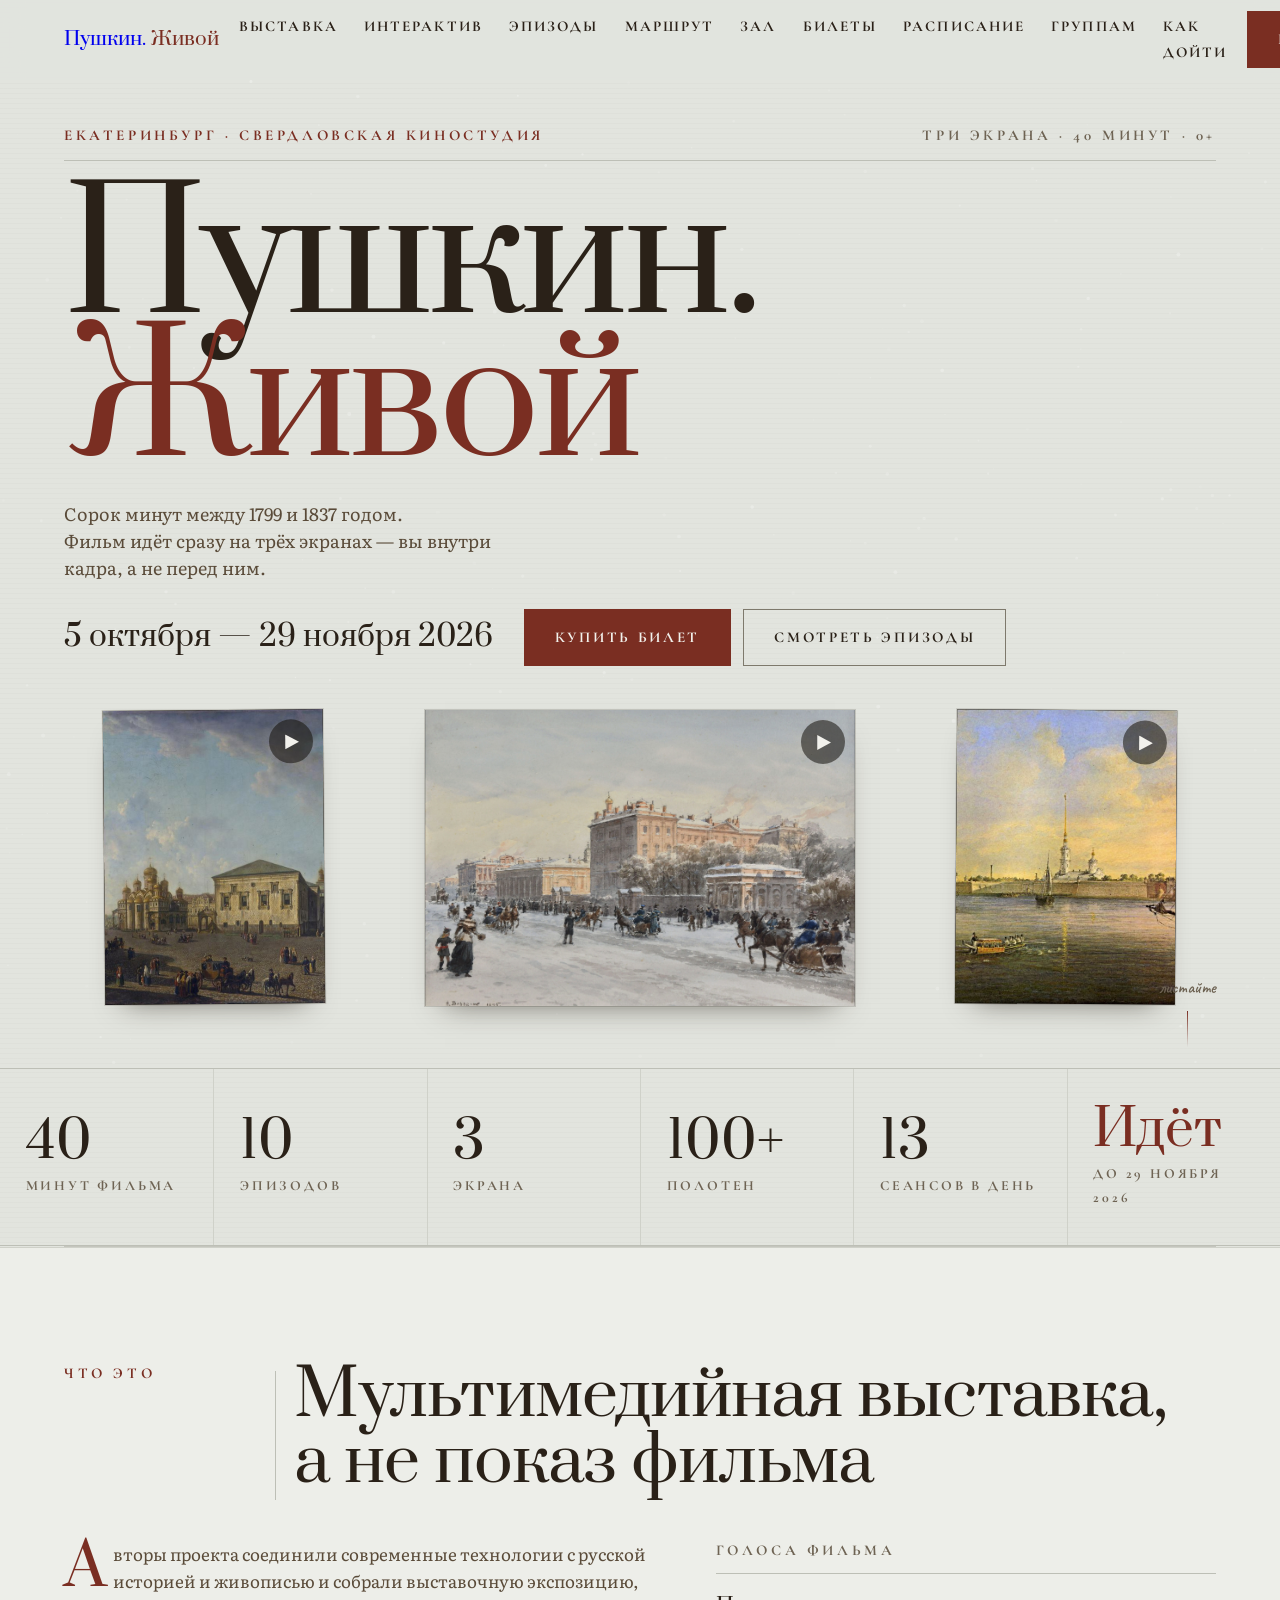
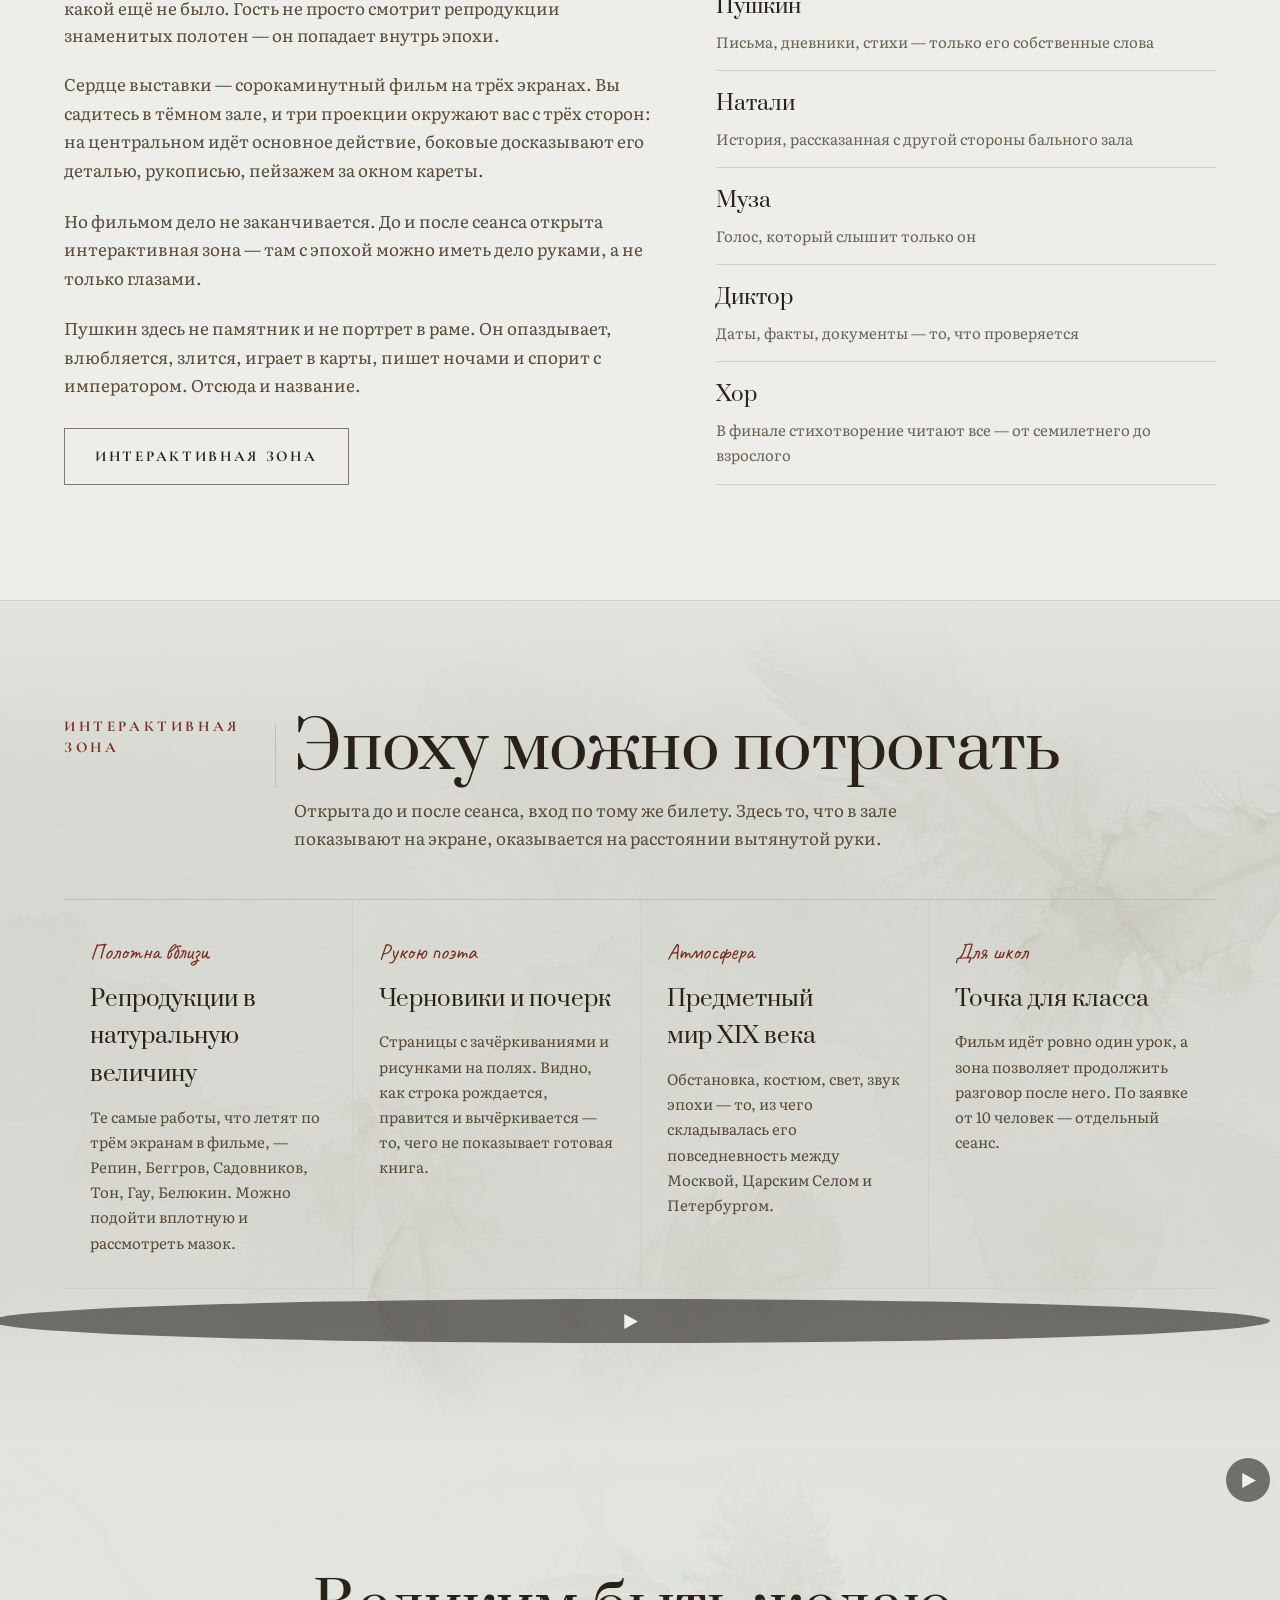
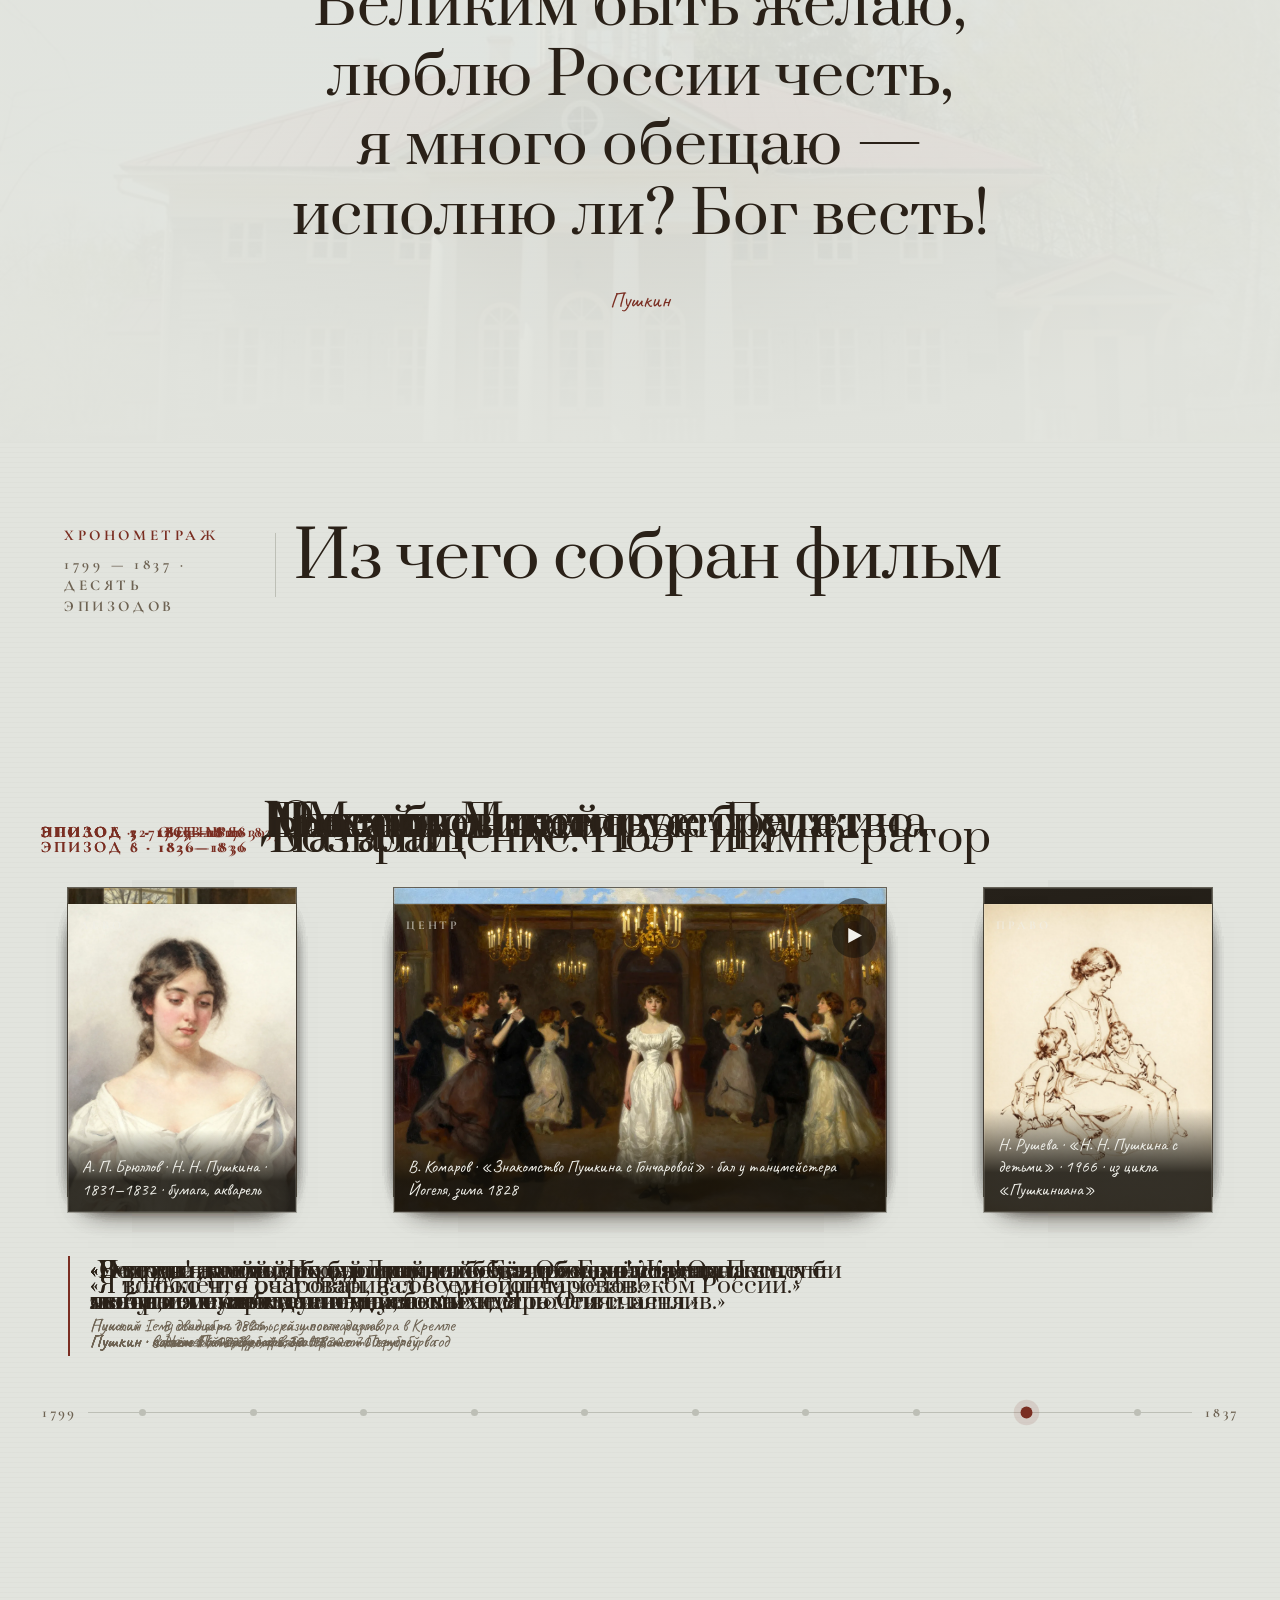
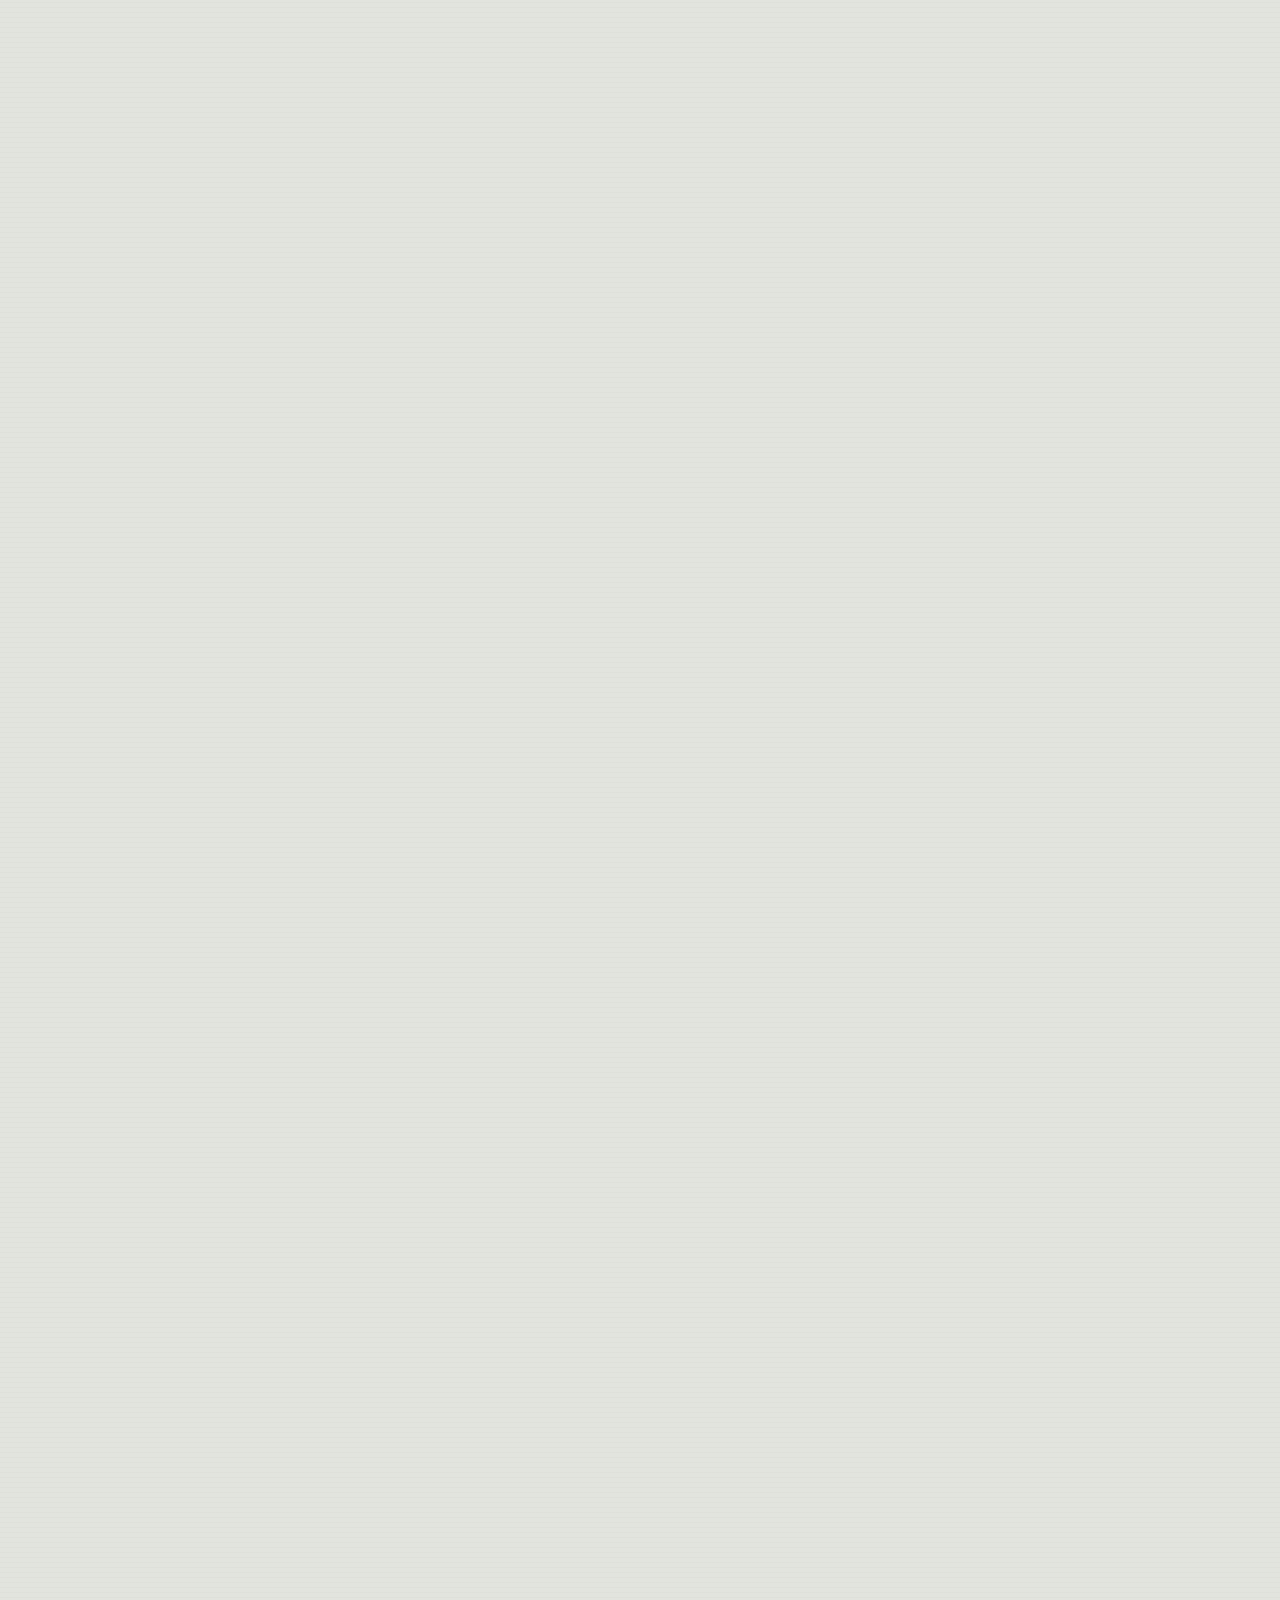
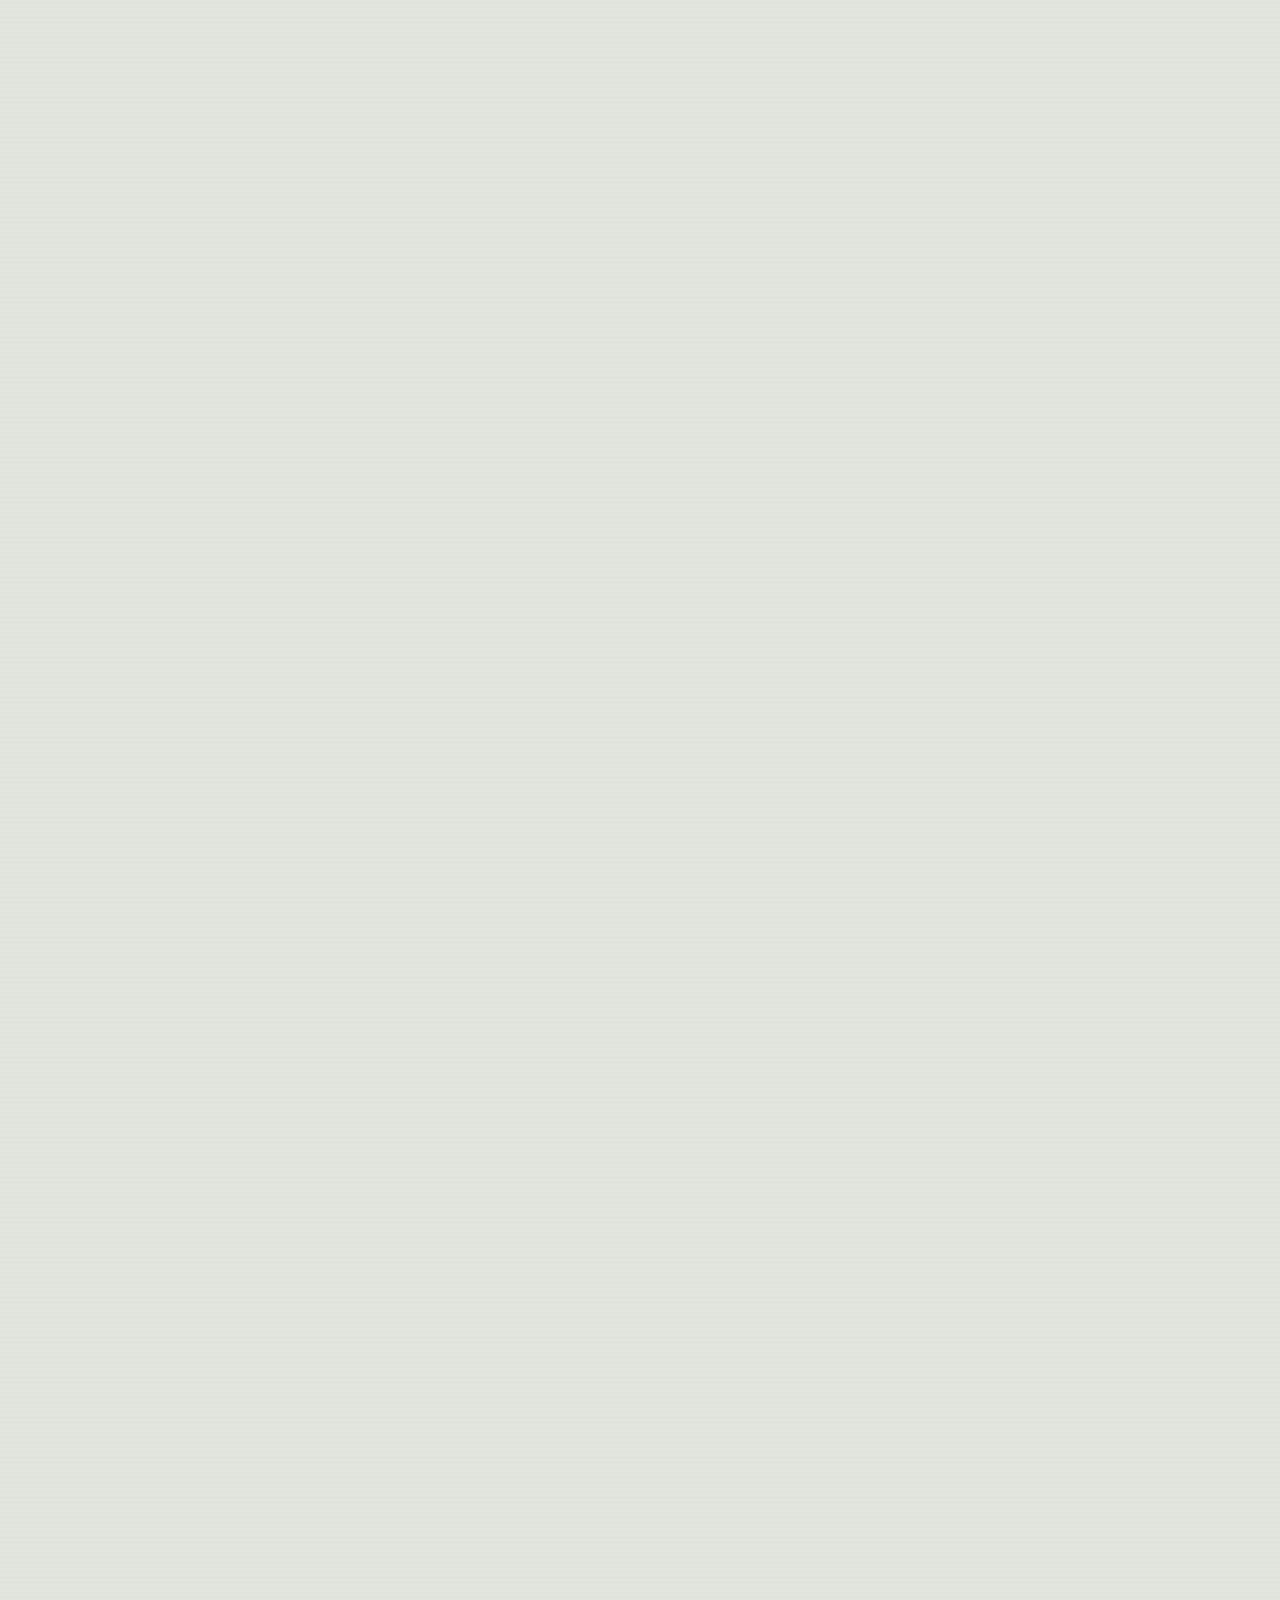
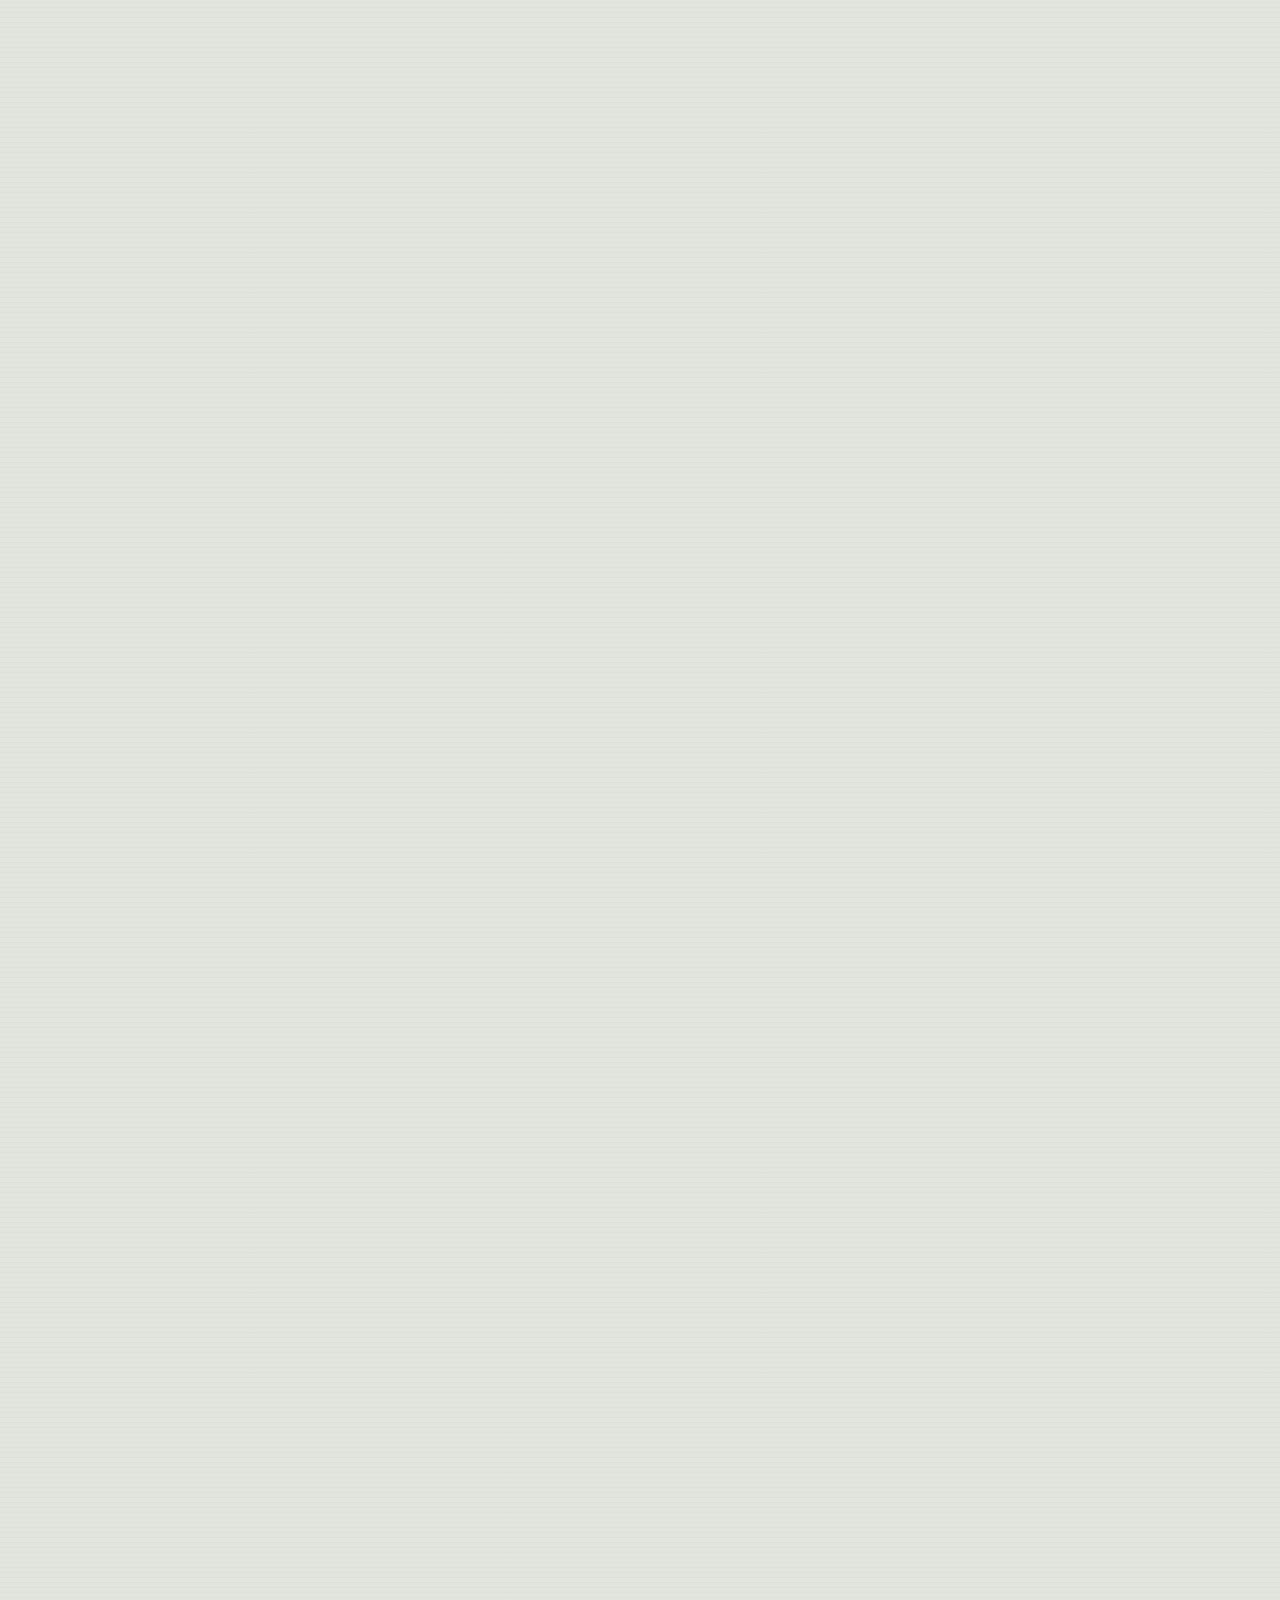
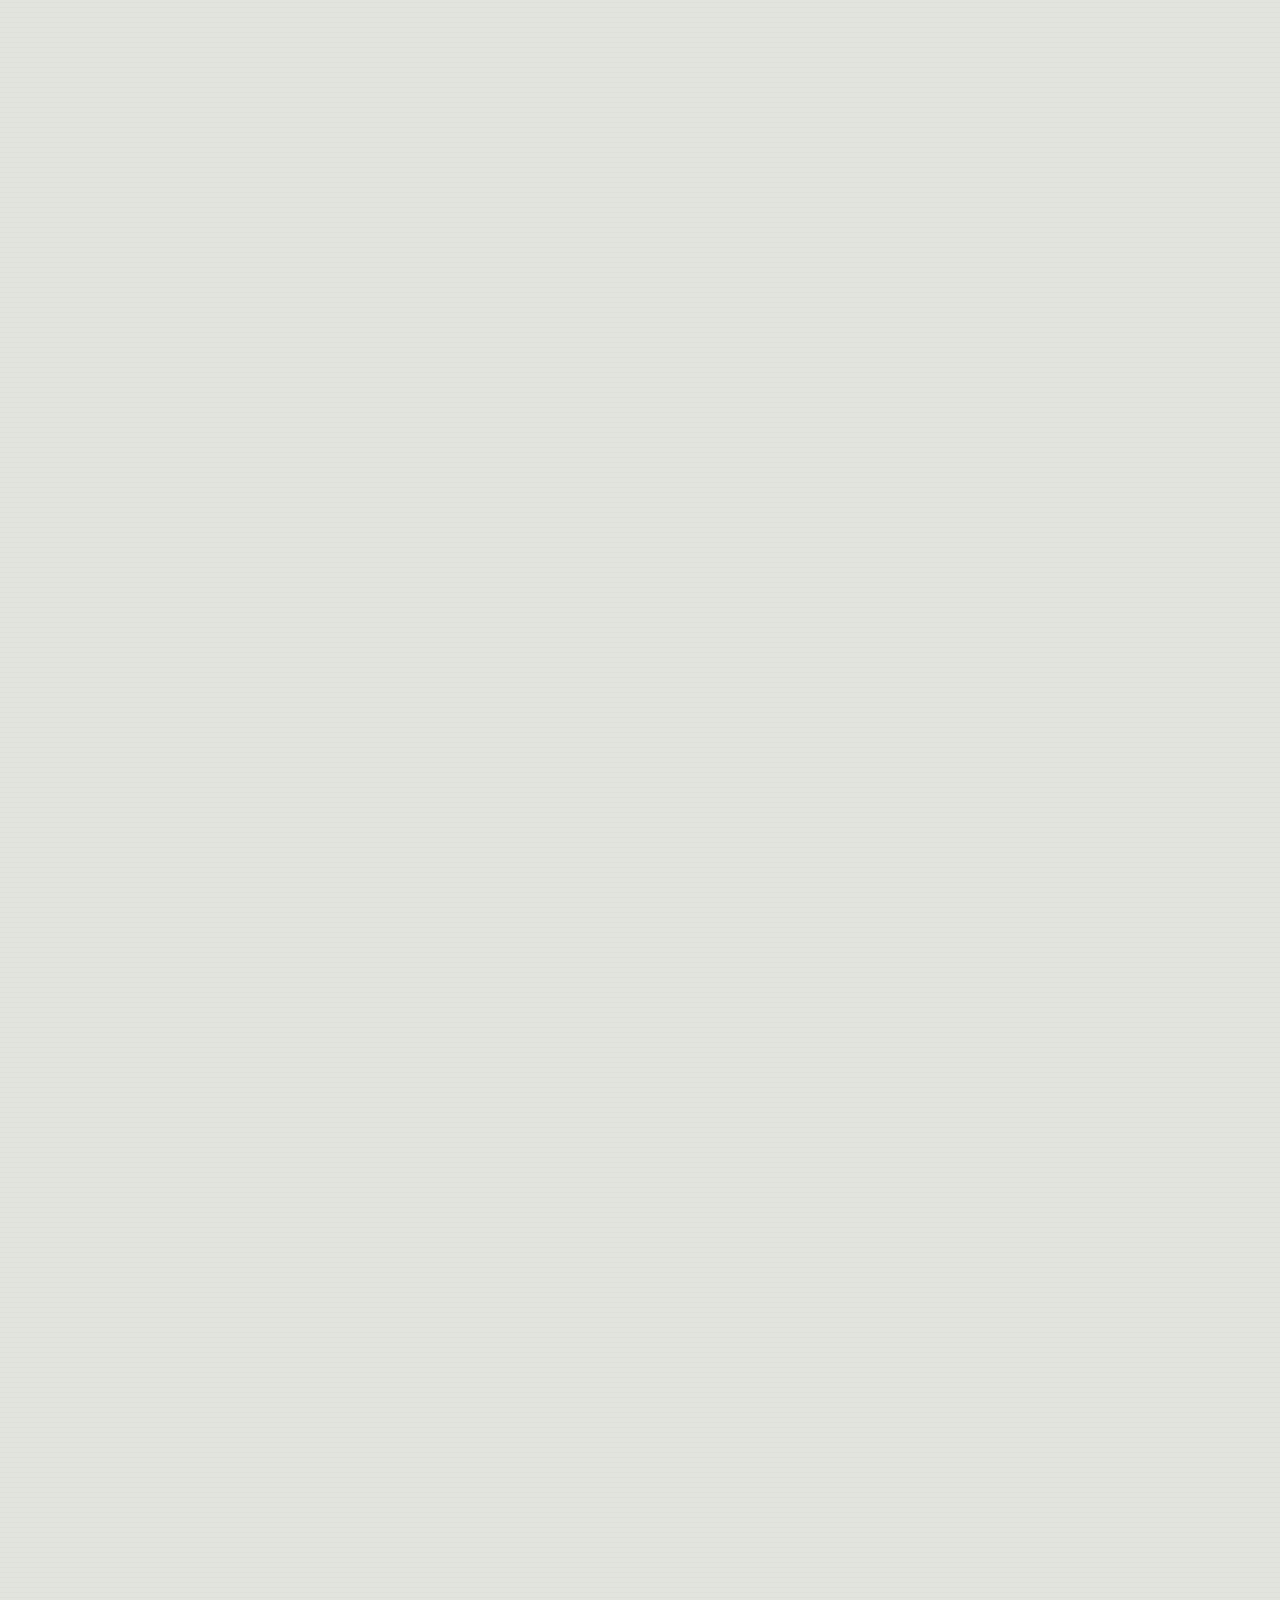
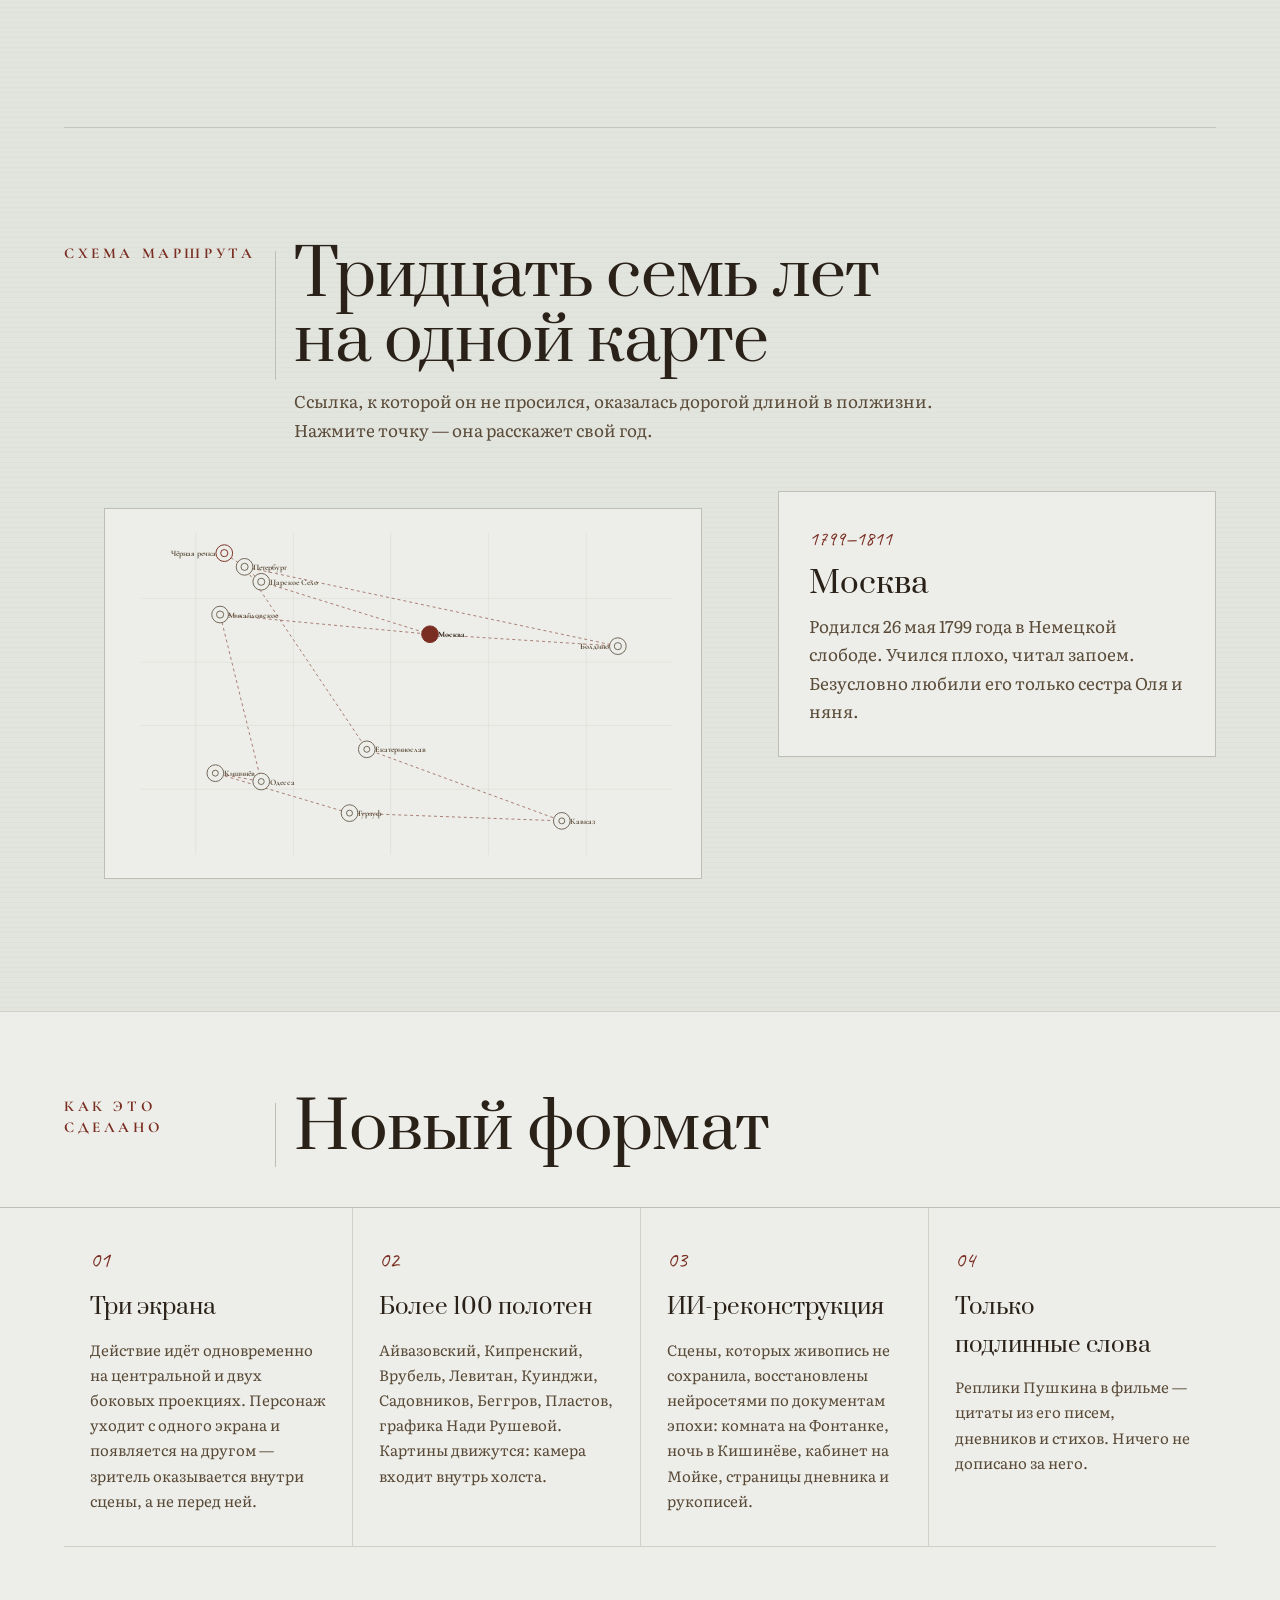
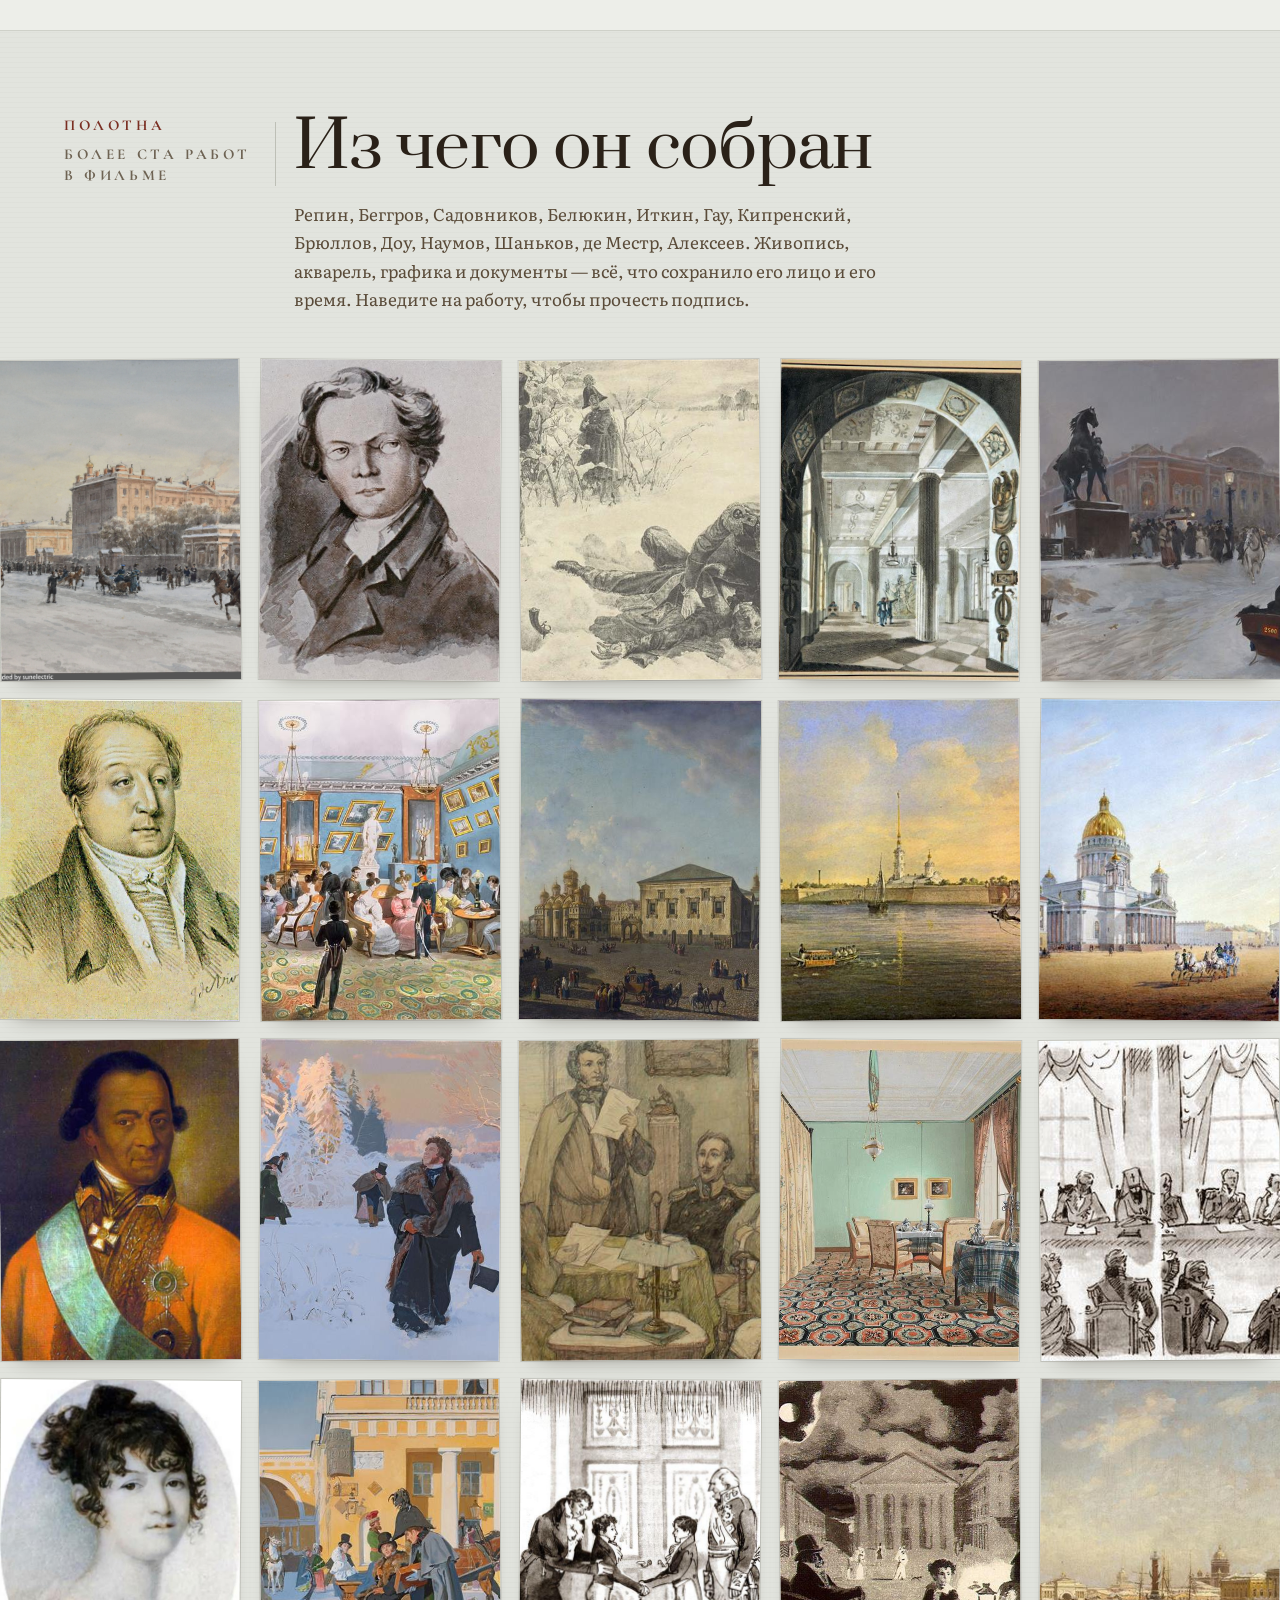
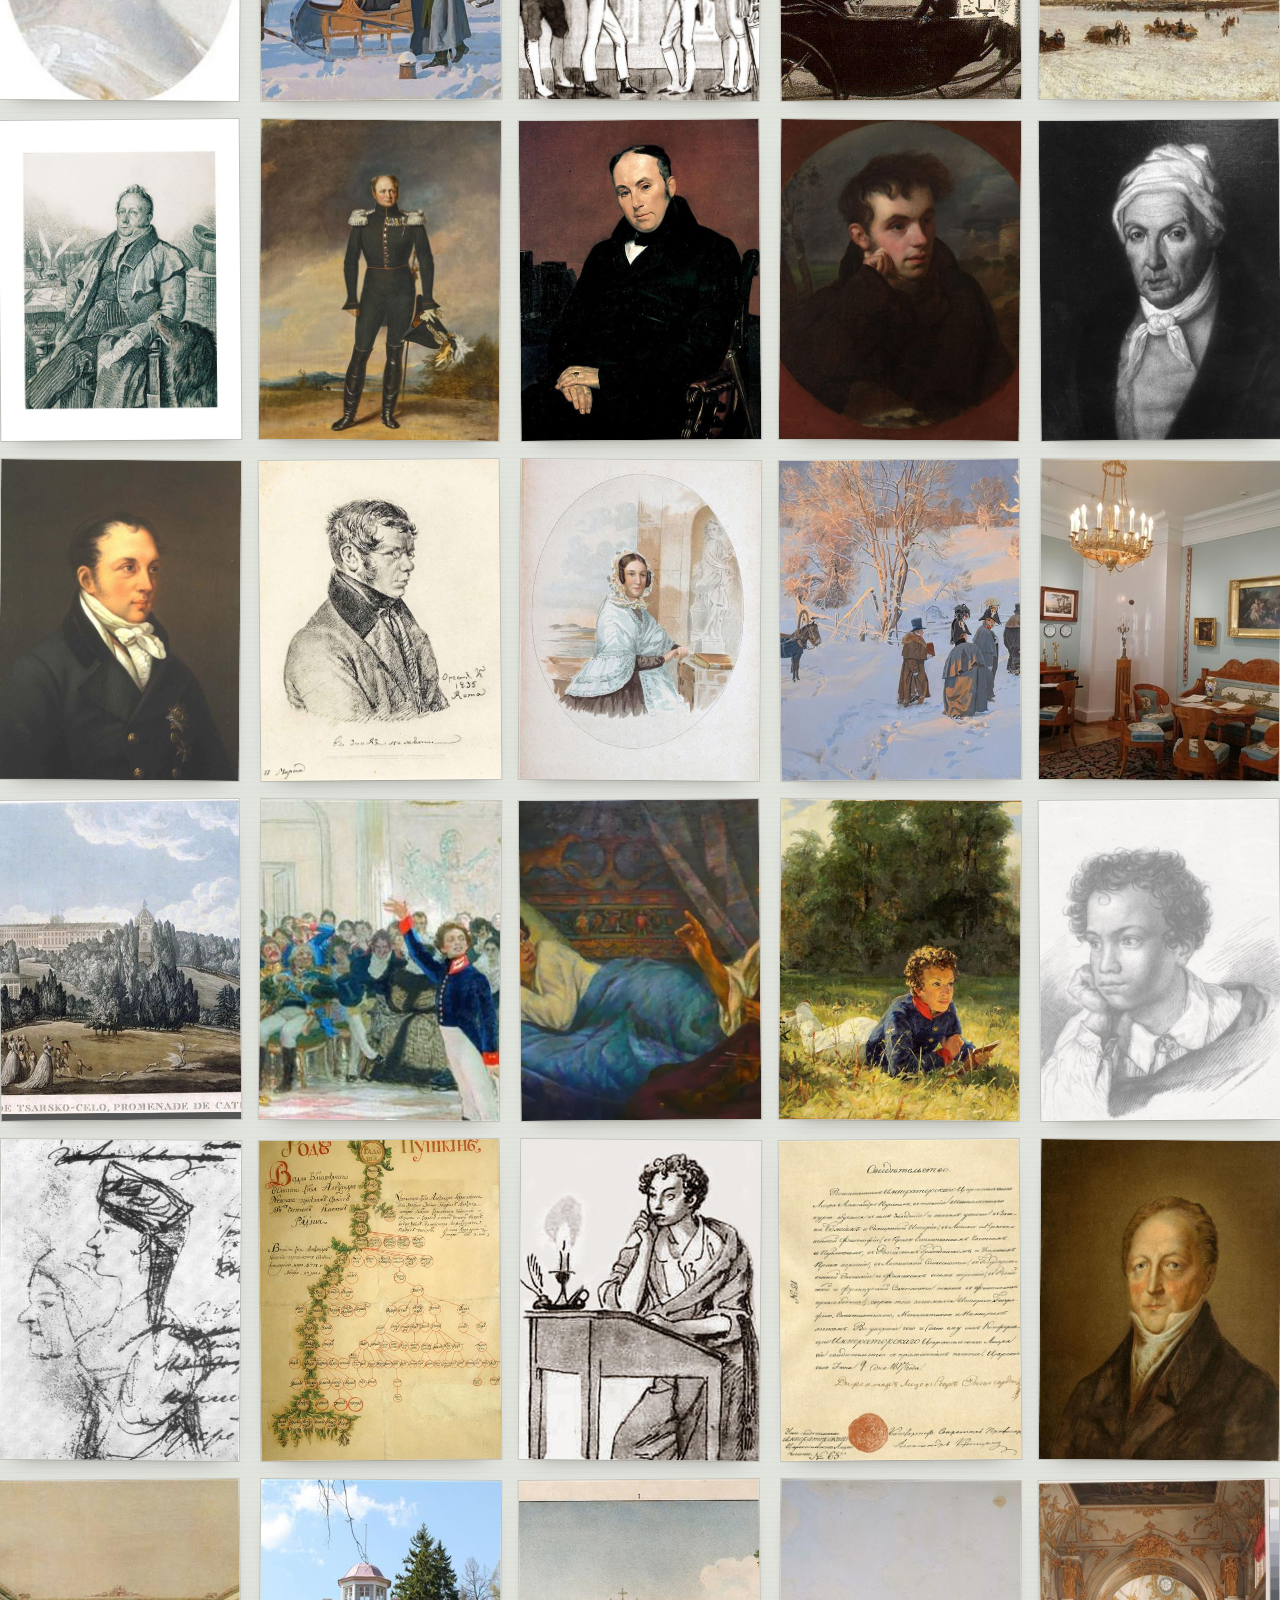
==== commit adb2f801: "Семь правок по замечаниям 1. Чёрный текст на кнопке покупки. Причина не в цвете, а в    специфичност" ====
--- a/site/index.html
+++ b/site/index.html
@@ -19,7 +19,7 @@
 
 <link rel="preconnect" href="https://fonts.googleapis.com">
 <link rel="preconnect" href="https://fonts.gstatic.com" crossorigin>
-<link href="https://fonts.googleapis.com/css2?family=Cormorant+Garamond:wght@500;600;700&family=Literata:opsz,wght@7..72,400;7..72,500;7..72,600&family=Caveat:wght@500;600;700&display=swap" rel="stylesheet">
+<link href="https://fonts.googleapis.com/css2?family=Prata&family=Cormorant+Garamond:wght@600;700&family=Literata:opsz,wght@7..72,400;7..72,500;7..72,600&family=Caveat:wght@500;600;700&display=swap" rel="stylesheet">
 
 <!-- Разметка события для Яндекса и Google: даты, площадка, цены.
      Tilda ничего подобного не отдаёт, конфликта не будет.
@@ -109,21 +109,21 @@
   --margin: clamp(96px, 15vw, 232px);  /* ширина полей тетради */
   --seam: 2px;
 
-  --f-display: 'Cormorant Garamond', 'Times New Roman', Georgia, serif;
+  --f-display: 'Prata', 'Times New Roman', Georgia, serif;
   --f-body: 'Literata', 'Georgia', 'Times New Roman', serif;
   --f-label: 'Cormorant Garamond', 'Times New Roman', Georgia, serif;
   --f-hand: 'Caveat', 'Segoe Script', cursive;
 
-  /* вержеры и понтюзо — та самая фактура бумаги ручного отлива */
-  --laid: repeating-linear-gradient(0deg, transparent 0 3px, rgba(42,33,24,.030) 3px 4px);
-  --chain: repeating-linear-gradient(90deg, transparent 0 44px, rgba(42,33,24,.045) 44px 45px);
+  /* фактура листа: только горизонтальные вержеры, очень слабо.
+     Вертикальные понтюзо убраны — вдвоём они давали клетку. */
+  --laid: repeating-linear-gradient(0deg, transparent 0 4px, rgba(42,33,24,.020) 4px 5px);
 
   position: relative;
   margin: 0;
   padding: 0;
   color: var(--snow);
   background-color: var(--void);
-  background-image: var(--laid), var(--chain);
+  background-image: var(--laid);
   font-family: var(--f-body);
   font-size: clamp(15px, 0.5vw + 13.4px, 17px);
   line-height: 1.68;
@@ -134,7 +134,8 @@
 }
 
 .pj img { max-width: 100%; display: block; }
-.pj a { color: inherit; text-decoration: none; }
+.pj a:not([class]) { color: inherit; }
+.pj a { text-decoration: none; }
 .pj p { margin: 0; }
 .pj h1, .pj h2, .pj h3, .pj h4 { margin: 0; font-weight: 400; text-wrap: balance; }
 .pj ul, .pj ol { margin: 0; padding: 0; list-style: none; }
@@ -142,13 +143,13 @@
 .pj :focus-visible { outline: 2px solid var(--candle); outline-offset: 3px; }
 
 /* ---------- типографика ---------- */
-.pj-display { font-family: var(--f-display); font-weight: 600; line-height: 0.96; }
+.pj-display { font-family: var(--f-display); font-weight: 400; line-height: 0.96; }
 .pj-h2 {
-  font-family: var(--f-display); font-weight: 600;
+  font-family: var(--f-display); font-weight: 400;
   font-size: clamp(2.1rem, 5vw, 4.3rem);
   line-height: 1.02; letter-spacing: -0.012em;
 }
-.pj-h3 { font-family: var(--f-display); font-weight: 600; font-size: clamp(1.35rem, 2.2vw, 2rem); line-height: 1.14; }
+.pj-h3 { font-family: var(--f-display); font-weight: 400; font-size: clamp(1.35rem, 2.2vw, 2rem); line-height: 1.14; }
 .pj-lead { font-size: clamp(1.06rem, 1.3vw, 1.28rem); line-height: 1.6; color: var(--dim); max-width: 60ch; }
 .pj-body { max-width: 64ch; color: var(--dim); }
 .pj-dim { color: var(--mute); }
@@ -257,7 +258,7 @@
   padding-block: clamp(28px, 5vh, 64px);
   overflow: hidden;
   background-color: var(--void);
-  background-image: var(--laid), var(--chain);
+  background-image: var(--laid);
 }
 .pj-hero__snow { position: absolute; inset: 0; width: 100%; height: 100%; z-index: 1; pointer-events: none; opacity: .5; }
 
@@ -275,7 +276,7 @@
 .pj-title { margin: 0; }
 .pj-title__l1, .pj-title__l2 {
   display: block;
-  font-family: var(--f-display); font-weight: 600;
+  font-family: var(--f-display); font-weight: 400;
   font-size: clamp(3.2rem, 13vw, 12.5rem);
   line-height: 0.86;
   letter-spacing: -0.028em;
@@ -284,7 +285,7 @@
 
 .pj-hero__line { font-size: clamp(1.05rem, 1.4vw, 1.42rem); line-height: 1.5; color: var(--dim); max-width: 44ch; }
 .pj-hero__bottom { display: flex; flex-wrap: wrap; align-items: center; gap: clamp(14px, 2.4vw, 40px); }
-.pj-hero__dates { font-family: var(--f-display); font-weight: 600; font-size: clamp(1.3rem, 2.3vw, 2.15rem); white-space: nowrap; }
+.pj-hero__dates { font-family: var(--f-display); font-weight: 400; font-size: clamp(1.3rem, 2.3vw, 2.15rem); white-space: nowrap; }
 .pj-hero__bottom .pj-cta { margin-top: 0; }
 
 /* три вклейки в подвале разворота */
@@ -342,7 +343,7 @@
   border-left: 1px solid var(--line-2);
 }
 .pj-fact:first-child { border-left: 0; }
-.pj-fact__n { font-family: var(--f-display); font-weight: 600; font-size: clamp(2.1rem, 4vw, 3.5rem); line-height: 1; display: block; }
+.pj-fact__n { font-family: var(--f-display); font-weight: 400; font-size: clamp(2.1rem, 4vw, 3.5rem); line-height: 1; display: block; }
 .pj-fact--count .pj-fact__n { color: var(--candle); font-variant-numeric: tabular-nums; }
 .pj-fact__l { display: block; font-family: var(--f-label); font-size: 0.875rem; font-weight: 700; letter-spacing: 0.2em; text-transform: uppercase; color: var(--mute); }
 
@@ -352,17 +353,17 @@
   min-height: clamp(400px, 66svh, 760px);
   display: grid; place-items: center;
   background-color: var(--void);
-  background-image: var(--laid), var(--chain);
+  background-image: var(--laid);
 }
 .pj-band__v { position: absolute; inset: 0; z-index: 0; width: 100%; height: 100%; object-fit: cover; opacity: .22; filter: saturate(.9); }
 .pj-band__scrim { position: absolute; inset: 0; z-index: 1; pointer-events: none; background: radial-gradient(80% 66% at 50% 50%, rgba(226,228,222,.6), rgba(226,228,222,.95) 74%); }
 .pj-band__in { position: relative; z-index: 2; margin: 0; padding: clamp(40px, 7vw, 92px) var(--pad); display: grid; gap: clamp(18px, 2.6vw, 32px); justify-items: center; text-align: center; }
-.pj-band__q { font-family: var(--f-display); font-weight: 600; font-size: clamp(1.6rem, 4.6vw, 4rem); line-height: 1.18; color: var(--snow); text-wrap: balance; }
+.pj-band__q { font-family: var(--f-display); font-weight: 400; font-size: clamp(1.6rem, 4.6vw, 4rem); line-height: 1.18; color: var(--snow); text-wrap: balance; }
 .pj-band__c { font-family: var(--f-hand); font-style: normal; font-size: 1.35rem; color: var(--candle); }
 
 /* ---------- кнопки ---------- */
 .pj-cta { display: flex; flex-wrap: wrap; gap: 12px; align-items: center; margin-top: clamp(24px, 3vw, 36px); }
-.pj-btn {
+.pj .pj-btn {
   display: inline-flex; align-items: center; gap: 10px;
   padding: 15px 30px; min-height: 48px;
   font-family: var(--f-label); font-size: 0.9375rem; font-weight: 700;
@@ -370,23 +371,23 @@
   border: 1px solid var(--candle); color: var(--candle);
   transition: background-color .22s, color .22s, border-color .22s;
 }
-.pj-btn:hover { background: var(--candle); color: var(--void); }
-.pj-btn--solid { background: var(--candle); color: #F2F1EC; }
-.pj-btn--solid:hover { background: var(--candle-d); border-color: var(--candle-d); color: #F2F1EC; }
-.pj-btn--ghost { border-color: var(--field); color: var(--snow); }
-.pj-btn--ghost:hover { border-color: var(--snow); background: rgba(42,33,24,.05); color: var(--snow); }
+.pj .pj-btn:hover { background: var(--candle); color: var(--void); }
+.pj .pj-btn--solid { background: var(--candle); color: #F2F1EC; }
+.pj .pj-btn--solid:hover { background: var(--candle-d); border-color: var(--candle-d); color: #F2F1EC; }
+.pj .pj-btn--ghost { border-color: var(--field); color: var(--snow); }
+.pj .pj-btn--ghost:hover { border-color: var(--snow); background: rgba(42,33,24,.05); color: var(--snow); }
 
 /* ---------- О выставке ---------- */
 .pj-about { display: grid; gap: clamp(28px, 4vw, 56px); }
 @media (min-width: 900px) { .pj-about { grid-template-columns: 1.2fr 1fr; align-items: start; } }
 /* буквица — приём наборной полосы */
 .pj-about .pj-lead::first-letter {
-  float: left; font-family: var(--f-display); font-weight: 600;
+  float: left; font-family: var(--f-display); font-weight: 400;
   font-size: 3.5em; line-height: .82; padding: .06em .1em 0 0; color: var(--candle);
 }
 .pj-about__voices { display: grid; border-top: 1px solid var(--line); }
 .pj-voice { padding: 16px 0; display: grid; gap: 4px; border-bottom: 1px solid var(--line-2); }
-.pj-voice__n { font-family: var(--f-display); font-weight: 600; font-size: 1.3rem; }
+.pj-voice__n { font-family: var(--f-display); font-weight: 400; font-size: 1.3rem; }
 .pj-voice__d { font-size: 0.9375rem; color: var(--mute); }
 
 /* ---------- ЭПИЗОДЫ ---------- */
@@ -407,12 +408,12 @@
 .pj-ep.is-on { opacity: 1; visibility: visible; }
 .pj-ep__head { display: flex; align-items: baseline; gap: 14px 22px; flex-wrap: wrap; }
 .pj-ep__years { font-family: var(--f-label); font-size: 1rem; font-weight: 700; letter-spacing: 0.16em; text-transform: uppercase; color: var(--candle); }
-.pj-ep__t { font-family: var(--f-display); font-weight: 600; font-size: clamp(1.6rem, 3.4vw, 3rem); line-height: 1.04; }
+.pj-ep__t { font-family: var(--f-display); font-weight: 400; font-size: clamp(1.6rem, 3.4vw, 3rem); line-height: 1.04; }
 .pj-ep__tri .pj-screen { aspect-ratio: auto; }
 .pj-ep__tri .pj-screen--c { aspect-ratio: 16 / 10; }
 /* зачёркнутая черта у цитаты — размашистая, как у него */
 .pj-ep__quote { display: grid; gap: 8px; border-left: 2px solid var(--candle); padding-left: 20px; max-width: 80ch; }
-.pj-ep__q { font-family: var(--f-display); font-weight: 600; font-size: clamp(1.15rem, 1.8vw, 1.7rem); line-height: 1.34; color: var(--snow); }
+.pj-ep__q { font-family: var(--f-display); font-weight: 400; font-size: clamp(1.15rem, 1.8vw, 1.7rem); line-height: 1.34; color: var(--snow); }
 .pj-ep__who { font-family: var(--f-hand); font-size: 1.125rem; color: var(--mute); }
 
 .pj-rail { display: flex; align-items: center; gap: 12px; margin-top: clamp(16px, 2vw, 26px); padding-inline: clamp(4px, 1vw, 18px); }
@@ -439,7 +440,7 @@
 .pj-map__pt--end circle { stroke: var(--candle); }
 .pj-map__info { border: 1px solid var(--line); background: var(--paper); padding: clamp(20px, 2.6vw, 30px); display: grid; gap: 12px; align-content: start; min-height: 220px; }
 .pj-map__info-y { font-family: var(--f-hand); font-size: 1.25rem; color: var(--candle); }
-.pj-map__info-t { font-family: var(--f-display); font-weight: 600; font-size: clamp(1.5rem, 2.4vw, 2.1rem); line-height: 1.06; }
+.pj-map__info-t { font-family: var(--f-display); font-weight: 400; font-size: clamp(1.5rem, 2.4vw, 2.1rem); line-height: 1.06; }
 .pj-map__info-d { color: var(--dim); }
 
 /* ---------- Технология ---------- */
@@ -447,7 +448,7 @@
 .pj-tech__i { padding: clamp(22px, 2.6vw, 34px) clamp(18px, 2vw, 28px); display: grid; gap: 10px; align-content: start; border-bottom: 1px solid var(--line-2); border-left: 1px solid var(--line-2); }
 .pj-tech__i:first-child { border-left: 0; }
 .pj-tech__n { font-family: var(--f-hand); font-size: 1.4rem; color: var(--candle); }
-.pj-tech__t { font-family: var(--f-display); font-weight: 600; font-size: 1.4rem; }
+.pj-tech__t { font-family: var(--f-display); font-weight: 400; font-size: 1.4rem; }
 .pj-tech__d { font-size: 0.9375rem; color: var(--dim); }
 
 /* ---------- Галереи ---------- */
@@ -489,7 +490,7 @@
 .pj-table th:nth-child(2), .pj-table th:nth-child(3) { text-align: right; width: 112px; white-space: nowrap; }
 .pj-table__name { display: block; }
 .pj-table__note { display: block; margin-top: 4px; font-size: 0.8125rem; color: var(--mute); }
-.pj-table__p { font-family: var(--f-display); font-weight: 600; font-size: 1.3rem; color: var(--snow); }
+.pj-table__p { font-family: var(--f-display); font-weight: 400; font-size: 1.3rem; color: var(--snow); }
 .pj-table__na { font-family: var(--f-hand); font-size: 1.0625rem; color: var(--mute); }
 .pj-table__free { color: var(--candle); }
 
@@ -509,10 +510,10 @@
 .pj-stepper { display: flex; align-items: stretch; border: 1px solid var(--field); width: fit-content; }
 .pj-stepper button { width: 48px; min-height: 48px; background: var(--void); font-size: 1.15rem; color: var(--dim); }
 .pj-stepper button:hover { color: var(--candle); }
-.pj-stepper output { min-width: 64px; display: grid; place-items: center; font-family: var(--f-display); font-weight: 600; font-size: 1.25rem; font-variant-numeric: tabular-nums; background: var(--paper); }
+.pj-stepper output { min-width: 64px; display: grid; place-items: center; font-family: var(--f-display); font-weight: 400; font-size: 1.25rem; font-variant-numeric: tabular-nums; background: var(--paper); }
 .pj-calc__out { border-top: 1px solid var(--line); padding-top: 16px; display: grid; gap: 8px; }
 .pj-calc__sum { display: flex; align-items: baseline; justify-content: space-between; gap: 12px; }
-.pj-calc__sum b { font-family: var(--f-display); font-weight: 600; font-size: clamp(1.9rem, 3.4vw, 2.7rem); color: var(--candle); font-variant-numeric: tabular-nums; }
+.pj-calc__sum b { font-family: var(--f-display); font-weight: 400; font-size: clamp(1.9rem, 3.4vw, 2.7rem); color: var(--candle); font-variant-numeric: tabular-nums; }
 .pj-calc__hint { font-size: 0.9375rem; color: var(--dim); min-height: 2.6em; }
 .pj-calc__hint b { color: var(--candle); font-weight: 600; }
 .pj-widget { border: 1px dashed var(--line); padding: clamp(20px, 2.6vw, 28px); margin-top: 22px; display: grid; gap: 10px; }
@@ -520,7 +521,7 @@
 /* ---------- Расписание ---------- */
 .pj-ses { display: grid; grid-template-columns: repeat(auto-fit, minmax(112px, 1fr)); border-top: 1px solid var(--line); }
 .pj-ses__i { padding: 16px 12px; display: grid; gap: 5px; border-bottom: 1px solid var(--line-2); border-left: 1px solid var(--line-2); }
-.pj-ses__t { font-family: var(--f-display); font-weight: 600; font-size: 1.45rem; font-variant-numeric: tabular-nums; }
+.pj-ses__t { font-family: var(--f-display); font-weight: 400; font-size: 1.45rem; font-variant-numeric: tabular-nums; }
 .pj-ses__n { font-family: var(--f-label); font-size: 0.8125rem; font-weight: 700; letter-spacing: .14em; text-transform: uppercase; color: var(--mute); }
 .pj-ses__i--lucky { background: rgba(122,46,34,.06); }
 .pj-ses__i--lucky .pj-ses__t { color: var(--candle); }
@@ -535,7 +536,7 @@
 /* ---------- FAQ ---------- */
 .pj-faq { border-top: 1px solid var(--line); }
 .pj-faq details { border-bottom: 1px solid var(--line-2); }
-.pj-faq summary { list-style: none; cursor: pointer; padding: 20px 46px 20px 0; position: relative; min-height: 48px; font-family: var(--f-display); font-weight: 600; font-size: clamp(1.15rem, 1.7vw, 1.45rem); }
+.pj-faq summary { list-style: none; cursor: pointer; padding: 20px 46px 20px 0; position: relative; min-height: 48px; font-family: var(--f-display); font-weight: 400; font-size: clamp(1.15rem, 1.7vw, 1.45rem); }
 .pj-faq summary::-webkit-details-marker { display: none; }
 .pj-faq summary::after { content: '+'; position: absolute; right: 8px; top: 50%; transform: translateY(-50%); font-size: 1.5rem; color: var(--candle); }
 .pj-faq details[open] summary::after { content: '−'; }
@@ -566,7 +567,7 @@
 }
 .pj-nav.is-stuck { border-bottom-color: var(--line); }
 .pj-nav__in { max-width: var(--maxw); margin: 0 auto; padding: 11px var(--pad); display: flex; align-items: center; justify-content: space-between; gap: 20px; }
-.pj-nav__brand { font-family: var(--f-display); font-weight: 600; font-size: 1.2rem; white-space: nowrap; }
+.pj-nav__brand { font-family: var(--f-display); font-weight: 400; font-size: 1.2rem; white-space: nowrap; }
 .pj-nav__brand span { color: var(--candle); }
 .pj-nav__links { display: none; gap: 26px; }
 @media (min-width: 980px) { .pj-nav__links { display: flex; } }
@@ -574,16 +575,6 @@
 .pj-nav__links a:hover { color: var(--candle); }
 .pj-nav__btn { padding: 10px 20px; min-height: 40px; font-size: 0.875rem; }
 
-/* переключатель движения — для тех, кого укачивает от видео */
-.pj-motion {
-  position: fixed; left: 14px; bottom: 14px; z-index: 60;
-  min-height: 44px; padding: 10px 16px;
-  background: rgba(226,228,222,.94); border: 1px solid var(--field);
-  font-family: var(--f-label); font-size: 0.8125rem; font-weight: 700;
-  letter-spacing: .14em; text-transform: uppercase; color: var(--dim);
-  backdrop-filter: blur(8px); -webkit-backdrop-filter: blur(8px);
-}
-.pj-motion:hover { color: var(--candle); border-color: var(--candle); }
 
 /* ---------- адаптив ---------- */
 @media (max-width: 860px) {
@@ -632,7 +623,7 @@
 .pj [id] { scroll-margin-top: calc(var(--navh) + 14px); }
 
 /* ссылка «к содержанию» — первое, что получает фокус с клавиатуры */
-.pj-skip {
+.pj .pj-skip {
   position: absolute; left: 8px; top: 8px; z-index: 100;
   transform: translateY(-160%);
   padding: 12px 20px; min-height: 44px;
@@ -647,6 +638,53 @@
 /* точка на карте: видимый кружок маленький, зона нажатия — 28 px */
 .pj-map__hit { fill: transparent; stroke: none; }
 
+/* ---------- разделение блоков ---------- */
+/* Полосы разной светлоты вместо сплошного полотна: глаз цепляется
+   за границу и понимает, где кончился один раздел и начался другой. */
+.pj-sec--alt  { background-color: var(--paper); border-block: 1px solid var(--line-2); }
+.pj-sec--sunk { background-color: var(--night); border-block: 1px solid var(--line); }
+
+/* раздел с живой подложкой: чернила расходятся по мокрой бумаге */
+.pj-vbg { position: relative; isolation: isolate; overflow: hidden; }
+.pj-vbg__v {
+  position: absolute; inset: 0; z-index: 0;
+  width: 100%; height: 100%; object-fit: cover; opacity: .5;
+}
+.pj-vbg__scrim {
+  position: absolute; inset: 0; z-index: 1; pointer-events: none;
+  background: linear-gradient(var(--void), rgba(226,228,222,.58) 20%, rgba(226,228,222,.58) 80%, var(--void));
+}
+.pj-vbg > *:not(.pj-vbg__v):not(.pj-vbg__scrim) { position: relative; z-index: 2; }
+
+/* ---------- пауза по щелчку на кадре ---------- */
+/* Отдельная кнопка «остановить движение» убрана: движение
+   останавливается щелчком по самому видео. */
+.pj-screen[data-video], .pj-hero__panel, .pj-band, .pj-vbg { cursor: pointer; }
+.pj-playhint {
+  position: absolute; z-index: 5; right: 10px; top: 10px;
+  min-width: 44px; min-height: 44px;
+  display: grid; place-items: center; border-radius: 50%;
+  background: rgba(20,17,11,.55); color: #F2F1EC;
+  opacity: 0; transition: opacity .22s; pointer-events: none;
+}
+.pj-playhint svg { width: 15px; height: 15px; fill: currentColor; }
+.pj-screen:hover .pj-playhint,
+.pj-hero__panel:hover .pj-playhint,
+.pj-screen:focus-within .pj-playhint,
+.pj-hero__panel:focus-within .pj-playhint,
+.pj-playhint.is-shown { opacity: 1; }
+
+/* полное полотно без горизонтального переполнения:
+   .pj и так во всю ширину, 100vw давал лишние ~15 px под полосу прокрутки */
+.pj-bleed { width: 100%; margin-left: 0; }
+
+/* тон во всю ширину прямо на .pj-wrap: сама полоса тянется от края
+   до края, а содержимое внутри остаётся в наборной полосе */
+.pj-sec--alt.pj-wrap,
+.pj-sec--sunk.pj-wrap { max-width: none; padding-inline: 0; }
+.pj-sec--alt.pj-wrap > *,
+.pj-sec--sunk.pj-wrap > * { max-width: var(--maxw); margin-inline: auto; padding-inline: var(--pad); }
+
 </style>
 </head>
 <body style="margin:0;background:#06080F">
@@ -665,6 +703,7 @@
       <a class="pj-nav__brand" href="#pj">Пушкин.&nbsp;<span>Живой</span></a>
       <div class="pj-nav__links">
         <a href="#o-vystavke">Выставка</a>
+        <a href="#interaktiv">Интерактив</a>
         <a href="#epizody">Эпизоды</a>
         <a href="#marshrut">Маршрут</a>
         <a href="#zal">Зал</a>
@@ -684,7 +723,7 @@
     <div class="pj-hero__in">
       <div class="pj-hero__top pj-anim pj-anim--1">
         <span class="pj-slug">Екатеринбург · Свердловская киностудия</span>
-        <span class="pj-hand">27 января 1837, половина четвёртого</span>
+        <span class="pj-slug pj-slug--dim">Три экрана · 40 минут · 0+</span>
       </div>
 
       <h1 class="pj-title pj-anim pj-anim--2">
@@ -745,43 +784,88 @@
   <div class="pj-wrap"><div class="pj-rule"></div></div>
 
   <!-- ══════════ О ВЫСТАВКЕ ══════════ -->
-  <section class="pj-sec pj-wrap" id="o-vystavke">
-    <div class="pj-sechead">
-      <span class="pj-slug">Что происходит в зале</span>
-      <h2 class="pj-h2">Не экспозиция.<br>Сорокаминутный фильм,<br>в который вы входите.</h2>
-    </div>
-
-    <div class="pj-about">
-      <div style="display:grid;gap:22px">
-        <p class="pj-lead">
-          Вы садитесь в тёмном зале, и три проекции окружают вас с трёх сторон.
-          На центральном экране идёт основное действие; боковые досказывают его —
-          деталью, рукописью, пейзажем за окном кареты.
+  <section class="pj-sec pj-sec--alt pj-bleed" id="o-vystavke">
+    <div class="pj-wrap">
+      <div class="pj-sechead">
+        <span class="pj-slug">Что это</span>
+        <h2 class="pj-h2">Мультимедийная выставка,<br>а не показ фильма</h2>
+      </div>
+
+      <div class="pj-about">
+        <div style="display:grid;gap:22px">
+          <p class="pj-lead">
+            Авторы проекта соединили современные технологии с русской историей и живописью
+            и собрали выставочную экспозицию, какой ещё не было. Гость не просто смотрит
+            репродукции знаменитых полотен — он попадает внутрь эпохи.
+          </p>
+          <p class="pj-body">
+            Сердце выставки — сорокаминутный фильм на трёх экранах. Вы садитесь в тёмном
+            зале, и три проекции окружают вас с трёх сторон: на центральном идёт основное
+            действие, боковые досказывают его деталью, рукописью, пейзажем за окном кареты.
+          </p>
+          <p class="pj-body">
+            Но фильмом дело не заканчивается. До и после сеанса открыта интерактивная зона —
+            там с эпохой можно иметь дело руками, а не только глазами.
+          </p>
+          <p class="pj-body">
+            Пушкин здесь не памятник и не портрет в раме. Он опаздывает, влюбляется,
+            злится, играет в карты, пишет ночами и спорит с императором. Отсюда и название.
+          </p>
+          <div class="pj-cta" style="margin-top:6px">
+            <a class="pj-btn pj-btn--ghost" href="#interaktiv">Интерактивная зона</a>
+          </div>
+        </div>
+
+        <div>
+          <span class="pj-slug pj-slug--dim" style="display:block;margin-bottom:12px">Голоса фильма</span>
+          <div class="pj-about__voices">
+            <div class="pj-voice"><span class="pj-voice__n">Пушкин</span><span class="pj-voice__d">Письма, дневники, стихи — только его собственные слова</span></div>
+            <div class="pj-voice"><span class="pj-voice__n">Натали</span><span class="pj-voice__d">История, рассказанная с другой стороны бального зала</span></div>
+            <div class="pj-voice"><span class="pj-voice__n">Муза</span><span class="pj-voice__d">Голос, который слышит только он</span></div>
+            <div class="pj-voice"><span class="pj-voice__n">Диктор</span><span class="pj-voice__d">Даты, факты, документы — то, что проверяется</span></div>
+            <div class="pj-voice"><span class="pj-voice__n">Хор</span><span class="pj-voice__d">В финале стихотворение читают все — от семилетнего до взрослого</span></div>
+          </div>
+        </div>
+      </div>
+    </div>
+  </section>
+
+  <!-- ══════════ ИНТЕРАКТИВНАЯ ЗОНА ══════════ -->
+  <section class="pj-sec pj-vbg pj-bleed" id="interaktiv">
+    <video class="pj-vbg__v" src="assets/video/bg-ink.mp4" poster="assets/art/bg-ink.jpg"
+           autoplay muted loop playsinline preload="none" aria-hidden="true"></video>
+    <div class="pj-vbg__scrim" aria-hidden="true"></div>
+
+    <div class="pj-wrap">
+      <div class="pj-sechead">
+        <span class="pj-slug">Интерактивная зона</span>
+        <h2 class="pj-h2">Эпоху можно потрогать</h2>
+        <p class="pj-body">
+          Открыта до и после сеанса, вход по тому же билету. Здесь то, что в зале
+          показывают на экране, оказывается на расстоянии вытянутой руки.
         </p>
-        <p class="pj-body">
-          Фильм собран из более чем ста живописных полотен — Айвазовский, Кипренский,
-          Врубель, Левитан, Куинджи, Садовников, Беггров, — из графики Нади Рушевой
-          и из ИИ-реконструкций тех сцен, которых живопись не сохранила: комната на
-          Фонтанке, ночь в Кишинёве, часы в доме Пушкиных.
-        </p>
-        <p class="pj-body">
-          Пушкин здесь не памятник и не портрет в раме. Он опаздывает, влюбляется,
-          злится, играет в карты, пишет ночами и спорит с императором. Отсюда
-          и название.
-        </p>
-        <div class="pj-cta" style="margin-top:6px">
-          <a class="pj-btn pj-btn--ghost" href="#zal">Посмотреть зал</a>
-        </div>
-      </div>
-
-      <div>
-        <span class="pj-slug pj-slug--dim" style="display:block;margin-bottom:12px">Голоса фильма</span>
-        <div class="pj-about__voices">
-          <div class="pj-voice"><span class="pj-voice__n">Пушкин</span><span class="pj-voice__d">Письма, дневники, стихи — только его собственные слова</span></div>
-          <div class="pj-voice"><span class="pj-voice__n">Натали</span><span class="pj-voice__d">История, рассказанная с другой стороны бального зала</span></div>
-          <div class="pj-voice"><span class="pj-voice__n">Муза</span><span class="pj-voice__d">Голос, который слышит только он</span></div>
-          <div class="pj-voice"><span class="pj-voice__n">Диктор</span><span class="pj-voice__d">Даты, факты, документы — то, что проверяется</span></div>
-          <div class="pj-voice"><span class="pj-voice__n">Хор</span><span class="pj-voice__d">В финале стихотворение читают все — от семилетнего до взрослого</span></div>
+      </div>
+
+      <div class="pj-tech">
+        <div class="pj-tech__i">
+          <span class="pj-tech__n">Полотна вблизи</span>
+          <h3 class="pj-tech__t">Репродукции в натуральную величину</h3>
+          <p class="pj-tech__d">Те самые работы, что летят по трём экранам в фильме, — Репин, Беггров, Садовников, Тон, Гау, Белюкин. Можно подойти вплотную и рассмотреть мазок.</p>
+        </div>
+        <div class="pj-tech__i">
+          <span class="pj-tech__n">Рукою поэта</span>
+          <h3 class="pj-tech__t">Черновики и почерк</h3>
+          <p class="pj-tech__d">Страницы с зачёркиваниями и рисунками на полях. Видно, как строка рождается, правится и вычёркивается — то, чего не показывает готовая книга.</p>
+        </div>
+        <div class="pj-tech__i">
+          <span class="pj-tech__n">Атмосфера</span>
+          <h3 class="pj-tech__t">Предметный мир XIX века</h3>
+          <p class="pj-tech__d">Обстановка, костюм, свет, звук эпохи — то, из чего складывалась его повседневность между Москвой, Царским Селом и Петербургом.</p>
+        </div>
+        <div class="pj-tech__i">
+          <span class="pj-tech__n">Для школ</span>
+          <h3 class="pj-tech__t">Точка для класса</h3>
+          <p class="pj-tech__d">Фильм идёт ровно один урок, а зона позволяет продолжить разговор после него. По заявке от 10 человек — отдельный сеанс.</p>
         </div>
       </div>
     </div>
@@ -1052,7 +1136,7 @@
   </section>
 
   <!-- ══════════ ТЕХНОЛОГИЯ ══════════ -->
-  <section class="pj-sec pj-sec--tight pj-wrap" id="tehnologiya">
+  <section class="pj-sec pj-sec--tight pj-wrap pj-sec--alt" id="tehnologiya">
     <div class="pj-sechead">
       <span class="pj-slug">Как это сделано</span>
       <h2 class="pj-h2">Новый формат</h2>
@@ -1296,7 +1380,7 @@
   </section>
 
   <!-- ══════════ РАСПИСАНИЕ ══════════ -->
-  <section class="pj-sec pj-sec--tight pj-wrap" id="seansy">
+  <section class="pj-sec pj-sec--tight pj-wrap pj-sec--alt" id="seansy">
     <div class="pj-sechead">
       <div class="pj-sechead__row">
         <span class="pj-slug">Расписание</span>
@@ -1391,7 +1475,7 @@
   </section>
 
   <!-- ══════════ ВОПРОСЫ ══════════ -->
-  <section class="pj-sec pj-sec--tight pj-wrap" id="voprosy">
+  <section class="pj-sec pj-sec--tight pj-wrap pj-sec--sunk" id="voprosy">
     <div class="pj-sechead">
       <span class="pj-slug">Вопросы</span>
       <h2 class="pj-h2">Что спрашивают чаще всего</h2>
@@ -1639,6 +1723,8 @@
   /* мягкий запуск видео: браузер может отказать до первого действия пользователя */
   function pjPlay(v) {
     if (!v || !v.paused) return;
+    // кадр, остановленный щелчком, сам собой больше не запускается
+    if (v.dataset && v.dataset.hold === '1') return;
     // видео внутри эпизода крутится, только когда этот эпизод на экране
     var ep = v.closest ? v.closest('.pj-ep') : null;
     if (ep && !ep.classList.contains('is-on') &&
@@ -1647,9 +1733,9 @@
     if (p && p.catch) p.catch(function () {});
   }
   (function playback() {
-    var STORE = 'pj-motion';
+    // движение выключено только системной настройкой «уменьшить движение»;
+    // остальное — щелчком по конкретному кадру
     var off = reduced;
-    try { if (localStorage.getItem(STORE) === 'off') off = true; } catch (e) {}
 
     function stopAll() {
       $$('video').forEach(function (v) { v.removeAttribute('autoplay'); v.pause(); });
@@ -1672,22 +1758,43 @@
       $$('video').forEach(function (v) { io.observe(v); });
     }
 
-    // переключатель для тех, кому движение мешает
-    var btn = document.createElement('button');
-    btn.type = 'button';
-    btn.className = 'pj-motion';
-    function label() {
-      btn.textContent = off ? 'Включить движение' : 'Остановить движение';
-      btn.setAttribute('aria-pressed', String(off));
+    // Пауза по щелчку на самом кадре — отдельной кнопки нет.
+    // У каждого видео появляется значок паузы при наведении и с клавиатуры.
+    var ICON_PAUSE = '<svg viewBox="0 0 12 12" aria-hidden="true"><rect x="1" y="0" width="3.5" height="12"></rect><rect x="7.5" y="0" width="3.5" height="12"></rect></svg>';
+    var ICON_PLAY  = '<svg viewBox="0 0 12 12" aria-hidden="true"><path d="M1 0 L12 6 L1 12 Z"></path></svg>';
+
+    function makeToggle(v) {
+      var box = v.parentElement;
+      if (!box || box.querySelector('.pj-playhint')) return;
+      if (getComputedStyle(box).position === 'static') box.style.position = 'relative';
+
+      var hint = document.createElement('span');
+      hint.className = 'pj-playhint';
+      box.appendChild(hint);
+
+      function sync() {
+        hint.innerHTML = v.paused ? ICON_PLAY : ICON_PAUSE;
+        hint.classList.toggle('is-shown', v.paused);
+        box.setAttribute('aria-label', (v.paused ? 'Запустить движение кадра' : 'Остановить движение кадра'));
+      }
+      function toggle(e) {
+        if (e) e.preventDefault();
+        if (v.paused) { v.dataset.hold = ''; pjPlay(v); }
+        else { v.dataset.hold = '1'; v.pause(); }
+        sync();
+      }
+
+      box.setAttribute('role', 'button');
+      if (!box.hasAttribute('tabindex')) box.setAttribute('tabindex', '0');
+      box.addEventListener('click', toggle);
+      box.addEventListener('keydown', function (e) {
+        if (e.key === 'Enter' || e.key === ' ') toggle(e);
+      });
+      v.addEventListener('play', sync);
+      v.addEventListener('pause', sync);
+      sync();
     }
-    btn.addEventListener('click', function () {
-      off = !off;
-      try { localStorage.setItem(STORE, off ? 'off' : 'on'); } catch (e) {}
-      if (off) stopAll(); else kick();
-      label();
-    });
-    label();
-    root.appendChild(btn);
+    $$('video').forEach(makeToggle);
 
     if (off) { stopAll(); return; }
 
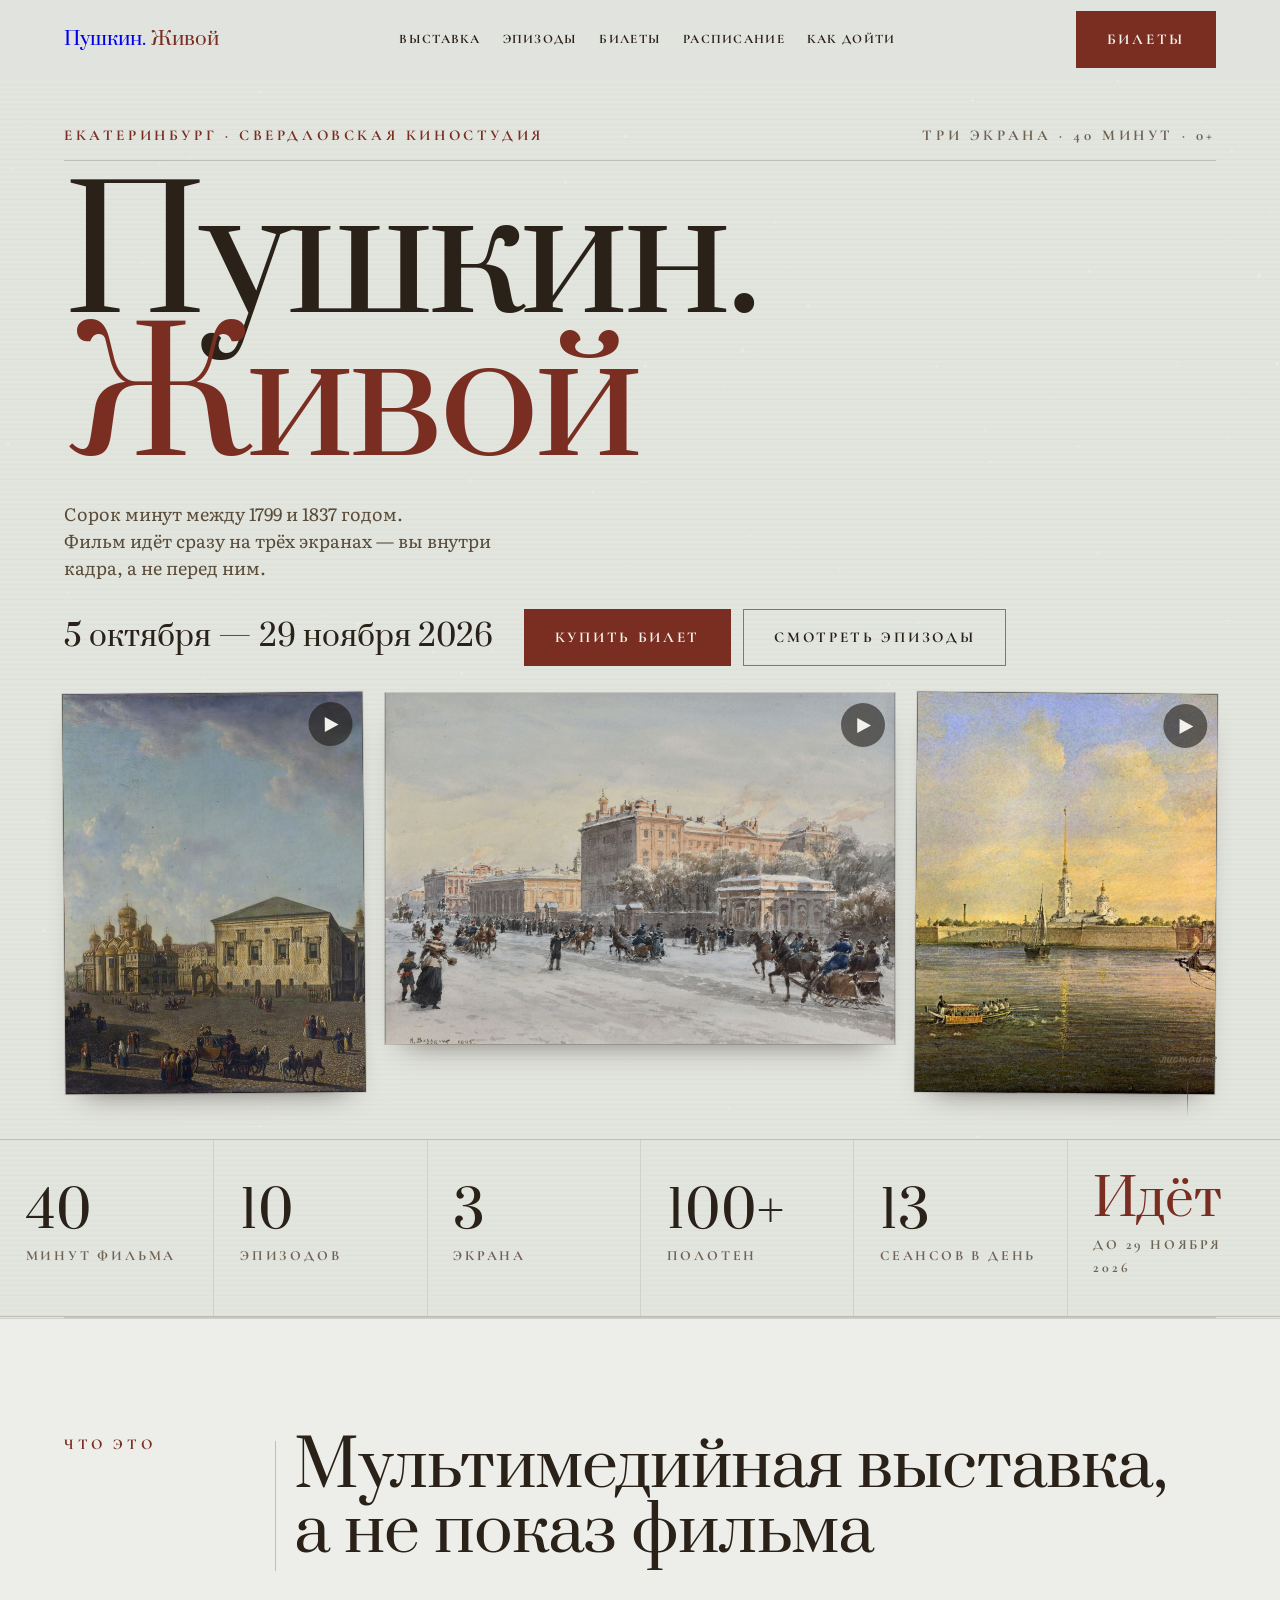
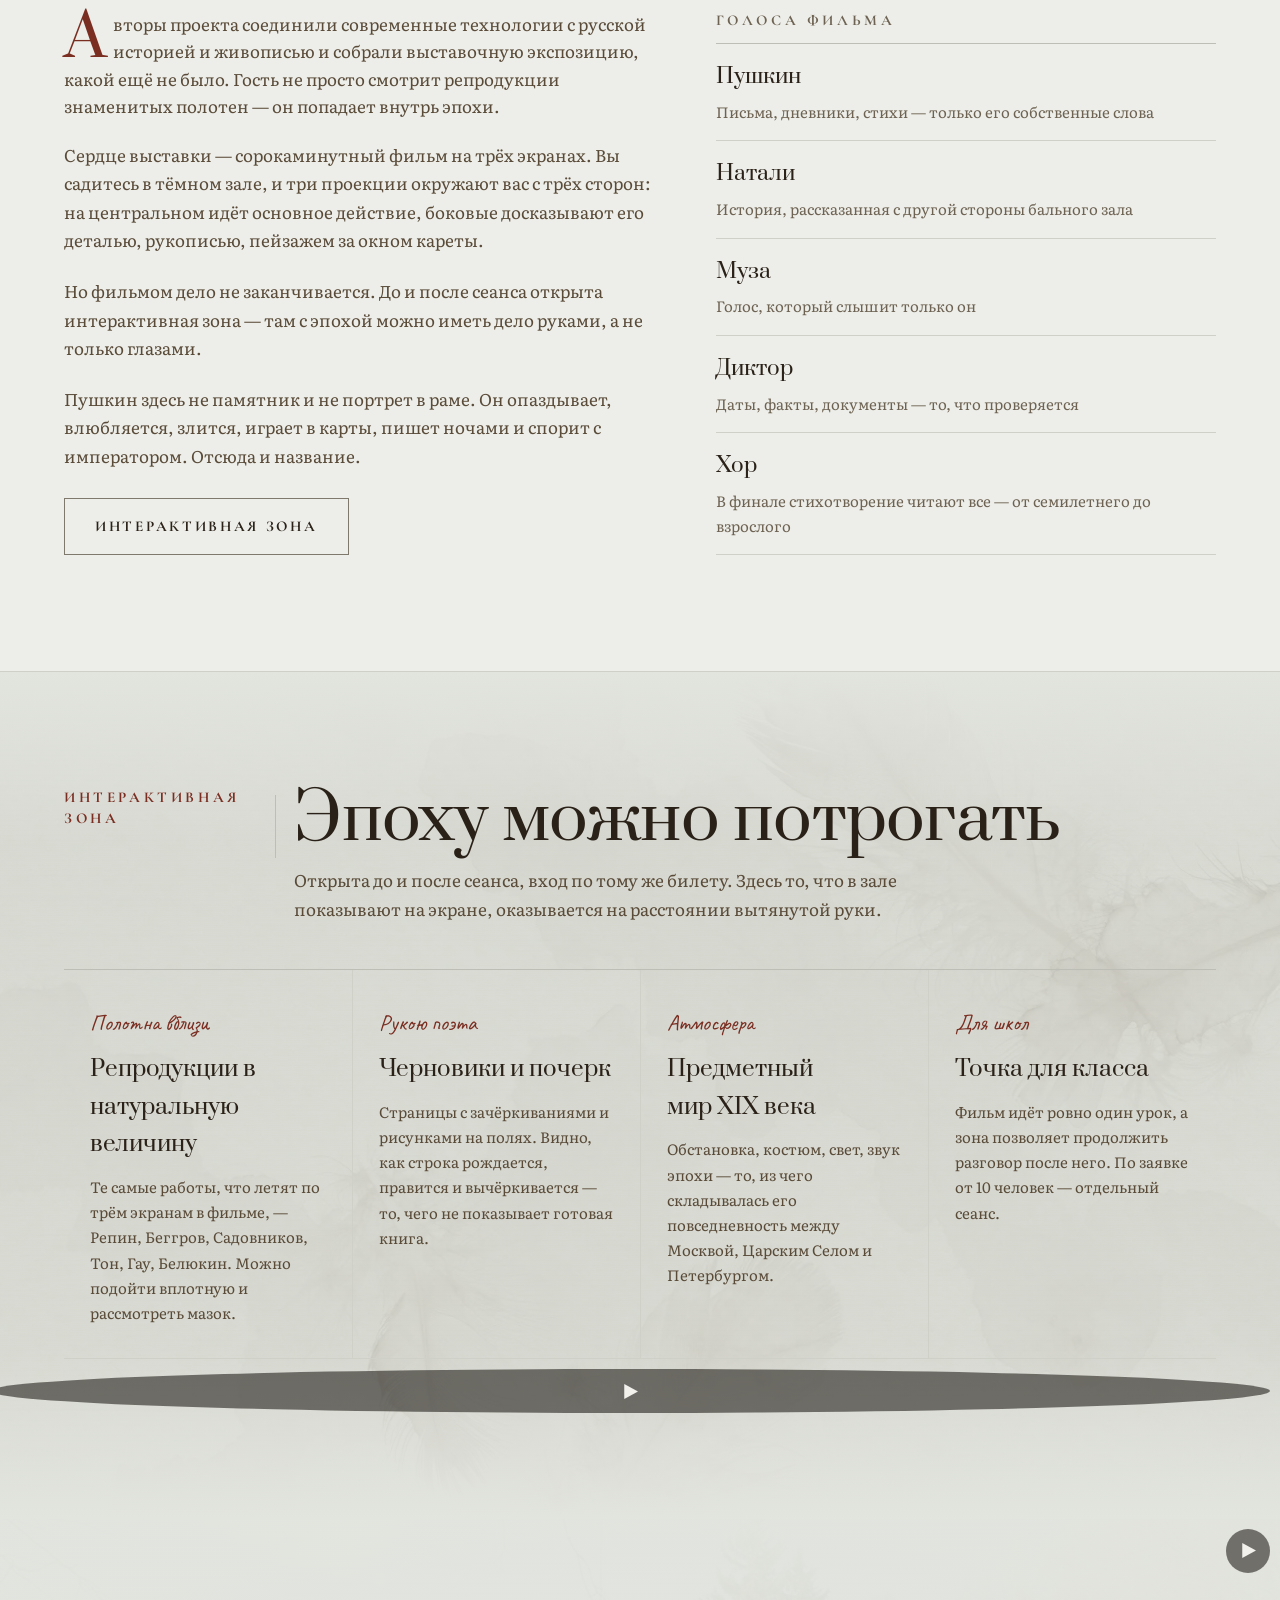
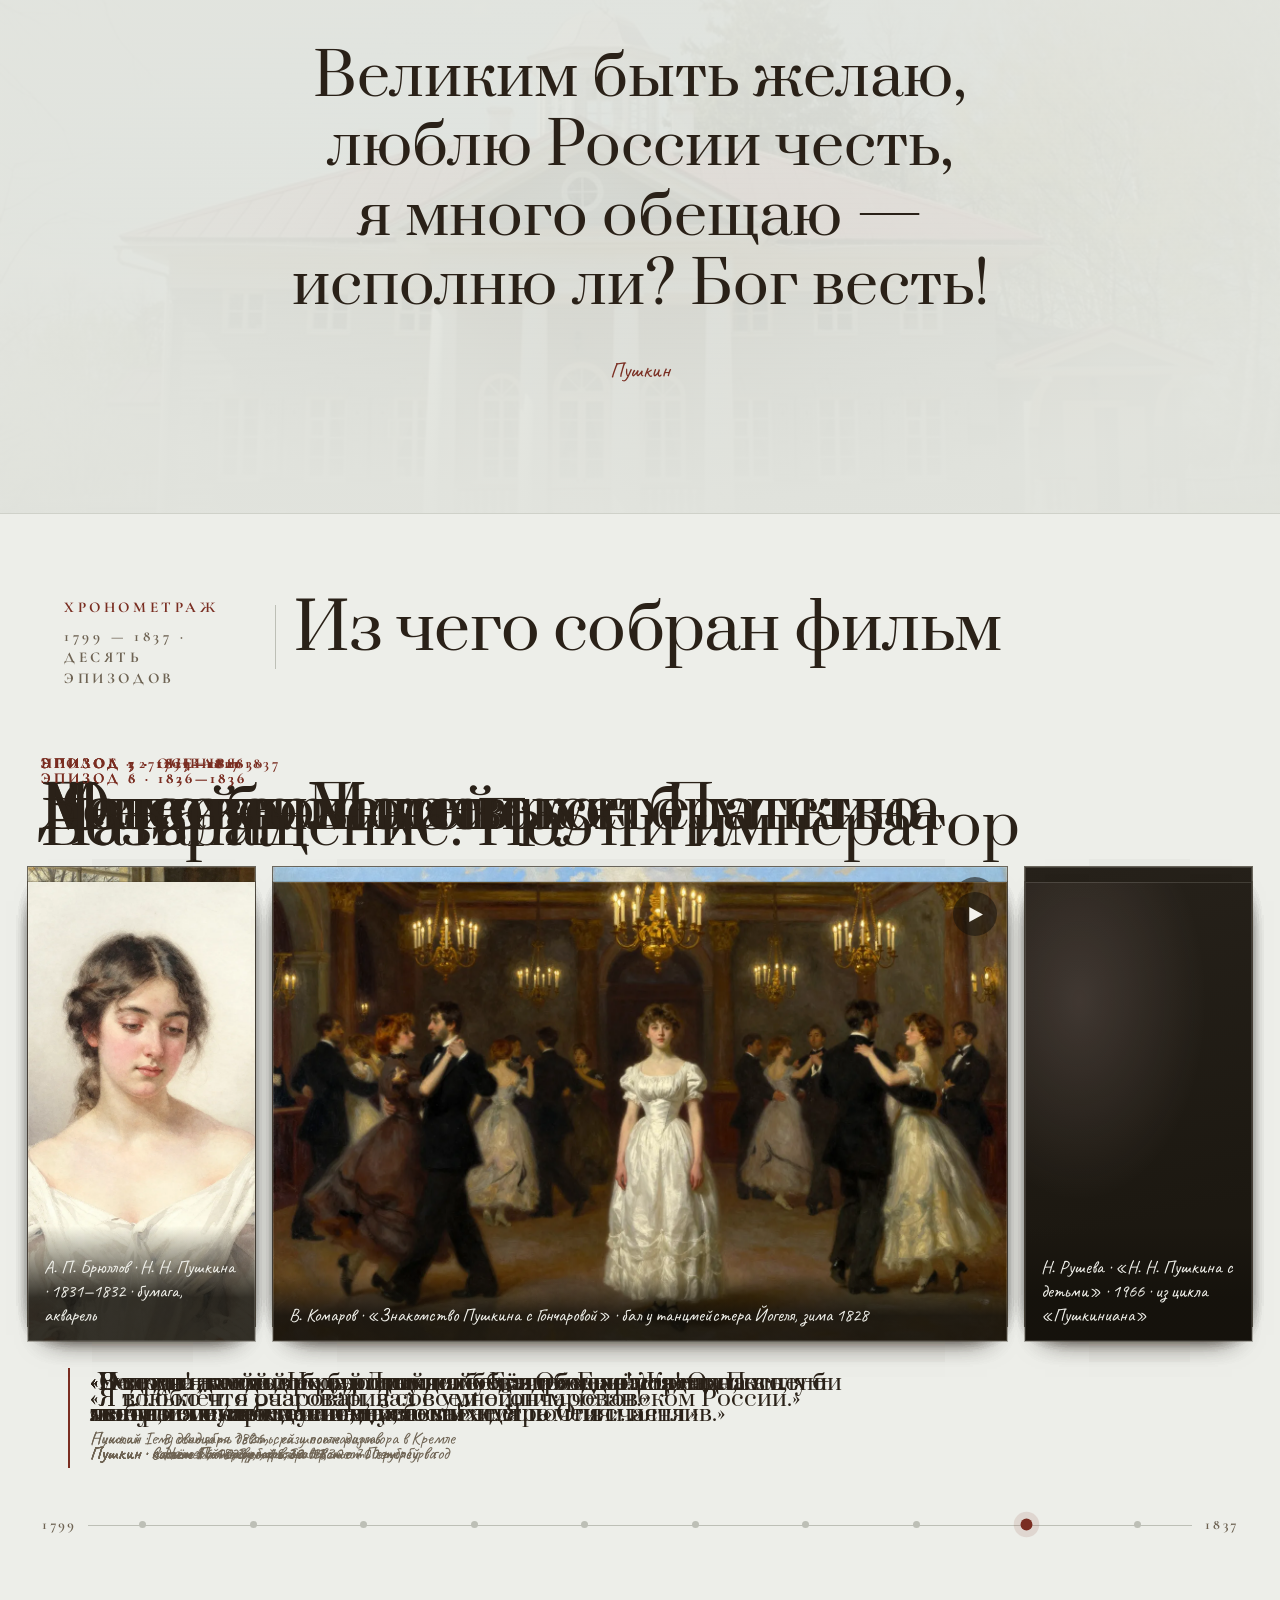
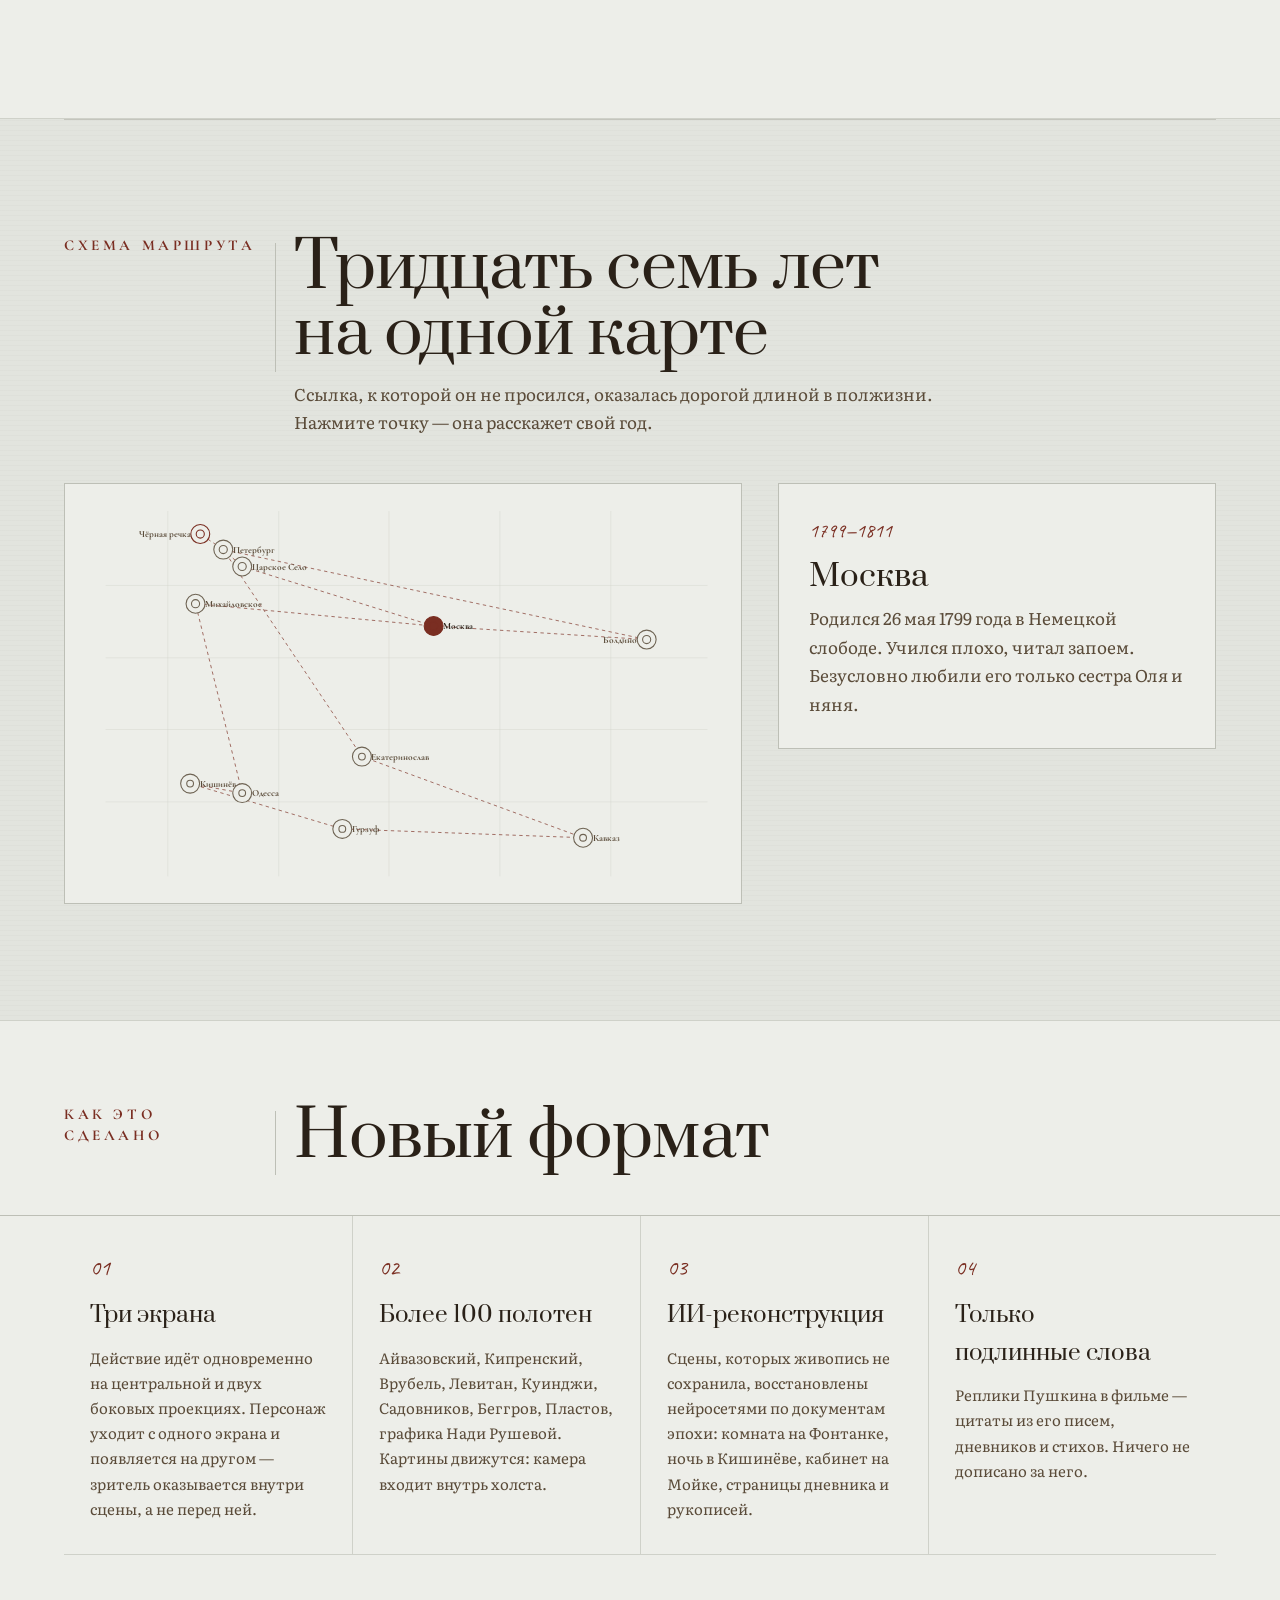
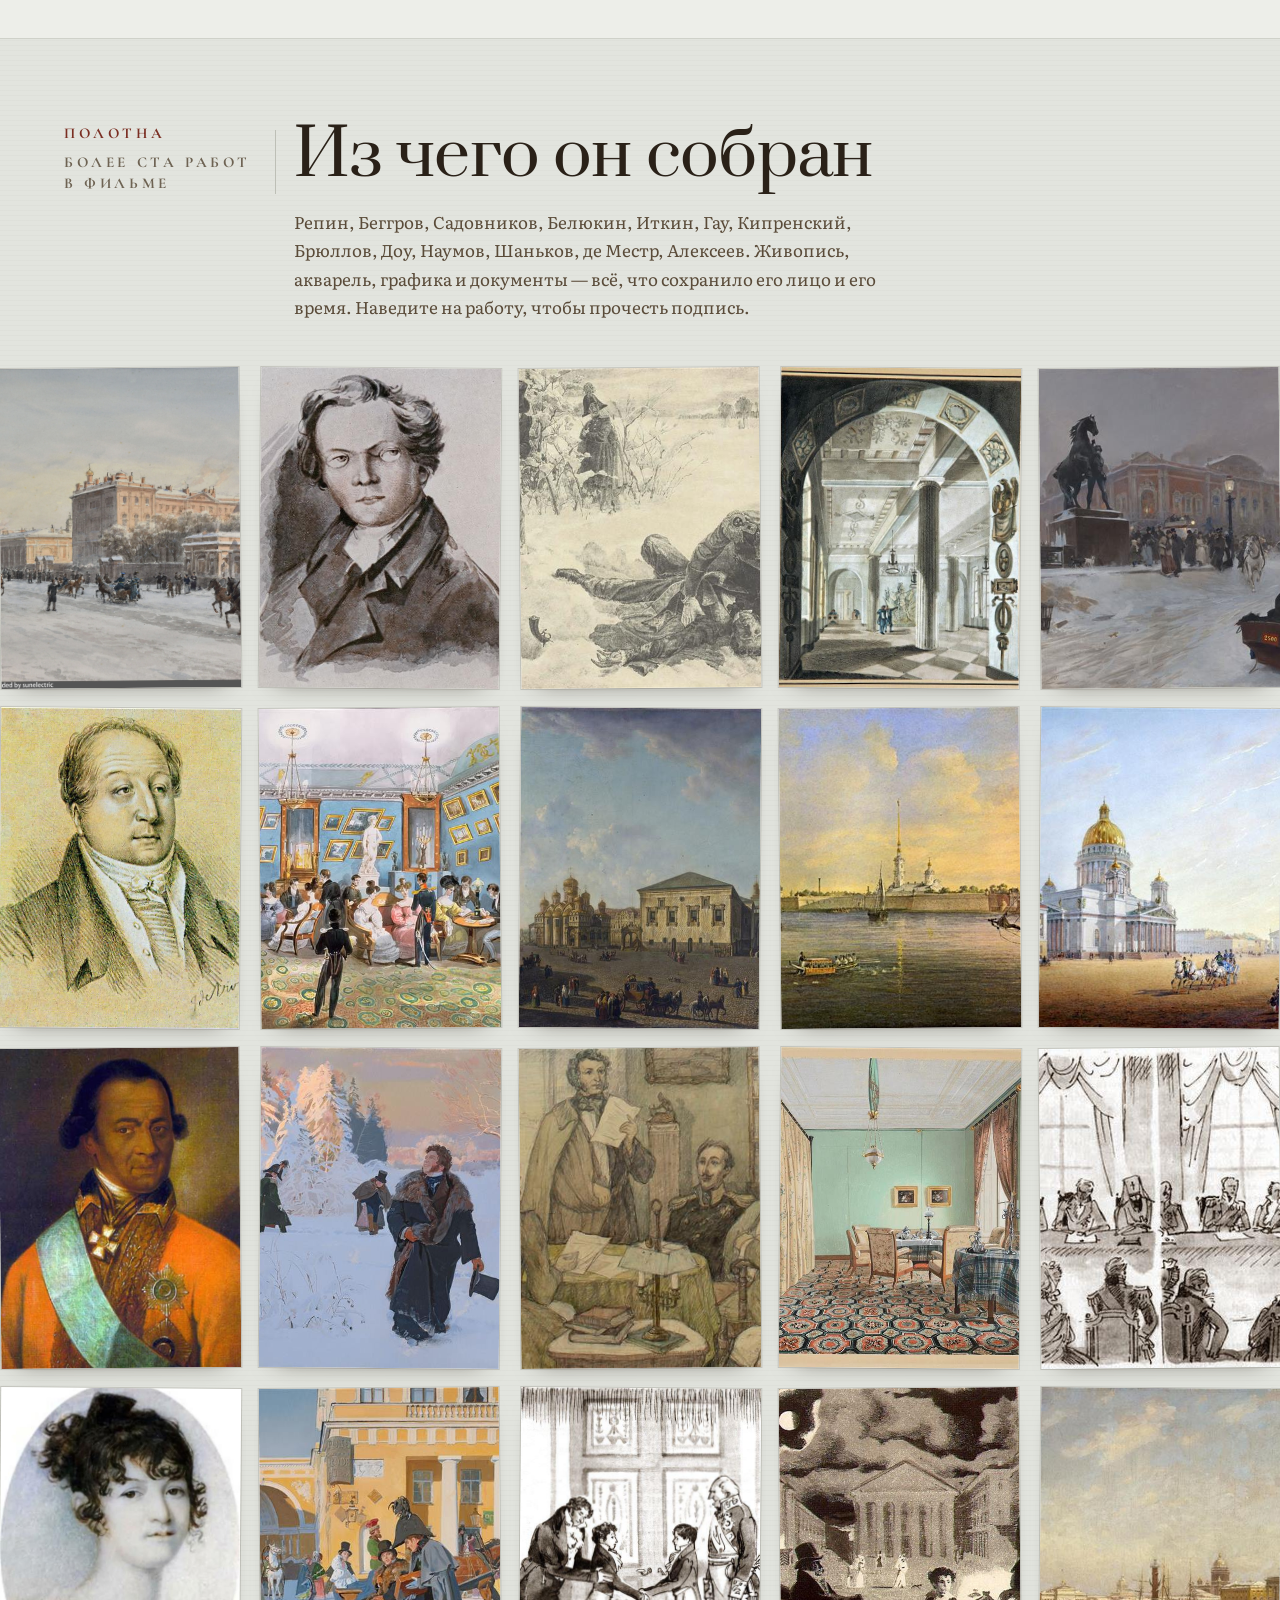
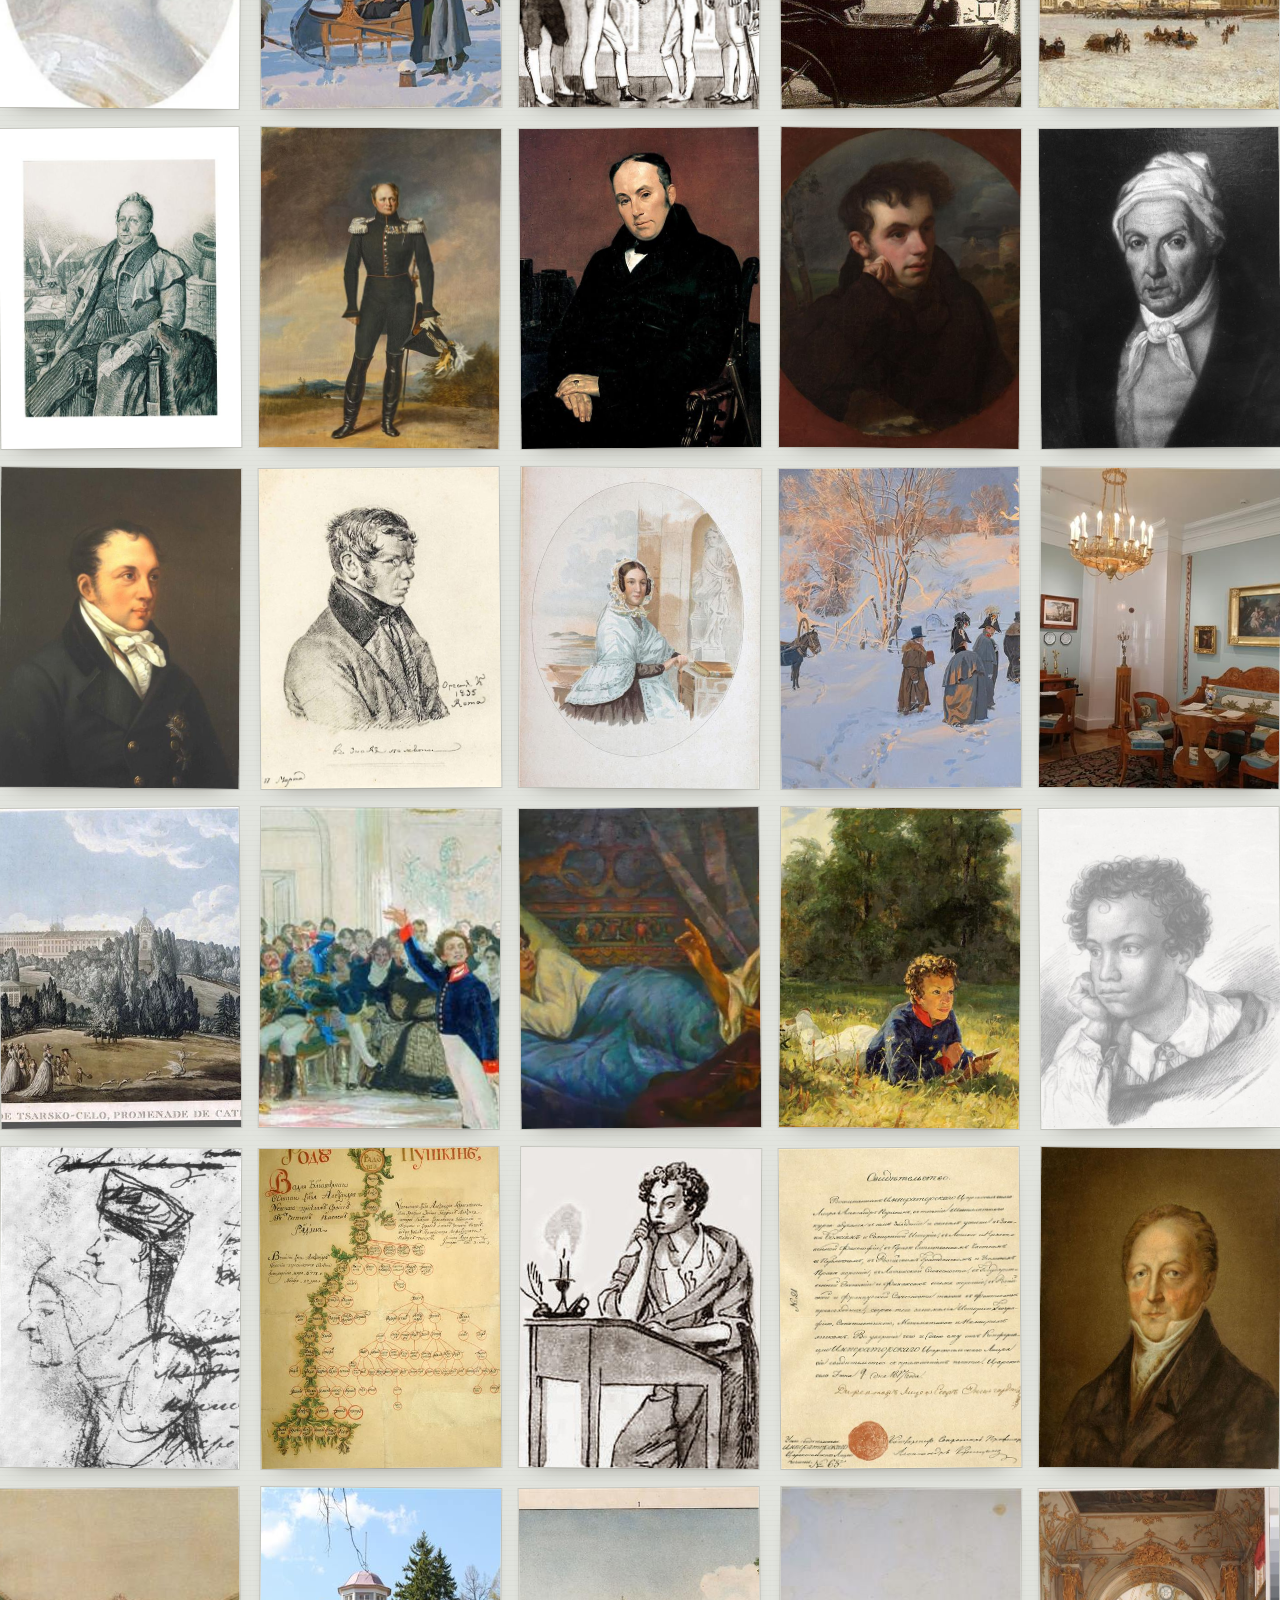
==== commit 1322507c: "Меню больше не садится на кадры, триптих перестал ехать Наложение меню на раздел «Из чего собран фил" ====
--- a/site/index.html
+++ b/site/index.html
@@ -134,6 +134,7 @@
 }
 
 .pj img { max-width: 100%; display: block; }
+.pj figure { margin: 0; }   /* у figure свои поля по умолчанию — от них триптих ехал */
 .pj a:not([class]) { color: inherit; }
 .pj a { text-decoration: none; }
 .pj p { margin: 0; }
@@ -203,7 +204,7 @@
 }
 
 /* ---------- вклейка: кадр фильма на паспарту ---------- */
-.pj-tri { display: grid; grid-template-columns: 1fr 1.86fr 1fr; gap: clamp(10px, 1.4vw, 22px); align-items: stretch; }
+.pj-tri { display: grid; grid-template-columns: 0.74fr 2.4fr 0.74fr; gap: clamp(10px, 1.4vw, 22px); align-items: stretch; }
 
 .pj-screen {
   position: relative;
@@ -394,7 +395,7 @@
 .pj-eps { position: relative; }
 .pj-eps__inner { width: 100%; padding-inline: clamp(14px, 2.2vw, 34px); }
 .pj-ep__head, .pj-ep__quote { padding-inline: clamp(4px, 1vw, 18px); }
-.pj-eps__stage { position: sticky; top: 0; z-index: 1; height: 100svh; min-height: 620px; display: flex; flex-direction: column; justify-content: center; padding-block: 28px; }
+.pj-eps__stage { position: sticky; top: var(--navh); z-index: 1; height: calc(100svh - var(--navh)); min-height: 560px; display: flex; flex-direction: column; justify-content: center; padding-block: 28px; }
 .pj-eps__steps { position: relative; z-index: 2; margin-top: -100svh; pointer-events: none; }
 .pj-eps__step { height: 82svh; }
 
@@ -685,6 +686,25 @@
 .pj-sec--alt.pj-wrap > *,
 .pj-sec--sunk.pj-wrap > * { max-width: var(--maxw); margin-inline: auto; padding-inline: var(--pad); }
 
+/* ---------- правки после первого просмотра вживую ---------- */
+
+/* меню не переносится на вторую строку: иначе высота шапки растёт,
+   а под неё рассчитана липкая сцена эпизодов */
+.pj-nav__links a, .pj-nav__brand, .pj-nav__btn { white-space: nowrap; }
+.pj-nav__links { gap: clamp(14px, 1.7vw, 26px); }
+.pj-nav__links a { font-size: clamp(0.8125rem, 0.9vw, 0.9375rem); letter-spacing: .1em; }
+
+/* эпизод открывается как глава: год отдельной строкой, название крупно */
+.pj-ep__head { flex-direction: column; align-items: flex-start; gap: 6px; }
+.pj-ep__t { font-size: clamp(2rem, 4.6vw, 4.2rem); line-height: 1.0; }
+.pj-ep__years { font-size: 0.9375rem; letter-spacing: .2em; }
+
+/* подпись под вклейкой крупнее — на экране 1.06rem рукописного мелковато */
+.pj-screen__cap { font-size: 1.15rem; padding: 30px 16px 13px; }
+
+/* раздел эпизодов на своём фоне, чтобы не сливался с остальным листом */
+.pj-eps-sec { background-color: var(--paper); border-block: 1px solid var(--line-2); }
+
 </style>
 </head>
 <body style="margin:0;background:#06080F">
@@ -703,13 +723,9 @@
       <a class="pj-nav__brand" href="#pj">Пушкин.&nbsp;<span>Живой</span></a>
       <div class="pj-nav__links">
         <a href="#o-vystavke">Выставка</a>
-        <a href="#interaktiv">Интерактив</a>
         <a href="#epizody">Эпизоды</a>
-        <a href="#marshrut">Маршрут</a>
-        <a href="#zal">Зал</a>
         <a href="#bilety">Билеты</a>
         <a href="#seansy">Расписание</a>
-        <a href="#gruppam">Группам</a>
         <a href="#kak-dobratsya">Как дойти</a>
       </div>
       <a class="pj-btn pj-btn--solid pj-nav__btn" href="#bilety">Билеты</a>
@@ -883,7 +899,7 @@
   </section>
 
   <!-- ══════════ ЭПИЗОДЫ ══════════ -->
-  <section class="pj-sec pj-sec--tight" id="epizody">
+  <section class="pj-sec pj-sec--tight pj-eps-sec" id="epizody">
     <div class="pj-wrap pj-sechead">
       <div class="pj-sechead__row">
         <span class="pj-slug">Хронометраж</span>
@@ -904,9 +920,9 @@
                 <h3 class="pj-ep__t">Мгновение до выстрела</h3>
               </div>
               <div class="pj-ep__tri pj-tri">
-                <figure class="pj-screen" data-img="assets/art/mid/art-36.jpg"><span class="pj-screen__wash"></span><span class="pj-screen__tag">Лево</span><figcaption class="pj-screen__cap">«Приезд. Выбор места дуэли» · Дмитрий Белюкин · 2022—2023</figcaption></figure>
-                <figure class="pj-screen pj-screen--c" data-img="assets/art/mid/art-19.jpg" data-video="assets/video/art-19.mp4"><span class="pj-screen__wash"></span><span class="pj-screen__tag">Центр</span><figcaption class="pj-screen__cap">«Дуэль А. С. Пушкина. Протаптывают тропинку» · Дмитрий Белюкин · 2022</figcaption></figure>
-                <figure class="pj-screen" data-img="assets/art/mid/art-27.jpg"><span class="pj-screen__wash"></span><span class="pj-screen__tag">Право</span><figcaption class="pj-screen__cap">«Петербург зимой» · А. К. Беггров · 1874</figcaption></figure>
+                <figure class="pj-screen" data-img="assets/art/mid/art-36.jpg"><span class="pj-screen__wash"></span><figcaption class="pj-screen__cap">«Приезд. Выбор места дуэли» · Дмитрий Белюкин · 2022—2023</figcaption></figure>
+                <figure class="pj-screen pj-screen--c" data-img="assets/art/mid/art-19.jpg" data-video="assets/video/art-19.mp4"><span class="pj-screen__wash"></span><figcaption class="pj-screen__cap">«Дуэль А. С. Пушкина. Протаптывают тропинку» · Дмитрий Белюкин · 2022</figcaption></figure>
+                <figure class="pj-screen" data-img="assets/art/mid/art-27.jpg"><span class="pj-screen__wash"></span><figcaption class="pj-screen__cap">«Петербург зимой» · А. К. Беггров · 1874</figcaption></figure>
               </div>
               <blockquote class="pj-ep__quote">
                 <p class="pj-ep__q">«О люди! жалкий род, достойный слёз и смеха! Жрецы минутного, поклонники успеха!»</p>
@@ -921,9 +937,9 @@
                 <h3 class="pj-ep__t">Детство. Москва</h3>
               </div>
               <div class="pj-ep__tri pj-tri">
-                <figure class="pj-screen" data-img="assets/art/mid/art-18.jpg"><span class="pj-screen__wash"></span><span class="pj-screen__tag">Лево</span><figcaption class="pj-screen__cap">Генерал-аншеф Ибрагим Петрович Ганнибал, прадед поэта</figcaption></figure>
-                <figure class="pj-screen pj-screen--c" data-img="assets/art/mid/art-54.jpg" data-video="assets/video/art-54.mp4"><span class="pj-screen__wash"></span><span class="pj-screen__tag">Центр</span><figcaption class="pj-screen__cap">«Юный Пушкин с Ариной Родионовной» · М. Ю. Шаньков</figcaption></figure>
-                <figure class="pj-screen" data-img="assets/art/mid/art-37.jpg"><span class="pj-screen__wash"></span><span class="pj-screen__tag">Право</span><figcaption class="pj-screen__cap">Интерьер в доме родителей поэта · Дом-музей В. Л. Пушкина</figcaption></figure>
+                <figure class="pj-screen" data-img="assets/art/mid/art-18.jpg"><span class="pj-screen__wash"></span><figcaption class="pj-screen__cap">Генерал-аншеф Ибрагим Петрович Ганнибал, прадед поэта</figcaption></figure>
+                <figure class="pj-screen pj-screen--c" data-img="assets/art/mid/art-54.jpg" data-video="assets/video/art-54.mp4"><span class="pj-screen__wash"></span><figcaption class="pj-screen__cap">«Юный Пушкин с Ариной Родионовной» · М. Ю. Шаньков</figcaption></figure>
+                <figure class="pj-screen" data-img="assets/art/mid/art-37.jpg"><span class="pj-screen__wash"></span><figcaption class="pj-screen__cap">Интерьер в доме родителей поэта · Дом-музей В. Л. Пушкина</figcaption></figure>
               </div>
               <blockquote class="pj-ep__quote">
                 <p class="pj-ep__q">«Учился я плохо. Но был до книг охотчив. Единственно, кто любили меня без условий, были сестра Оля и няня.»</p>
@@ -938,9 +954,9 @@
                 <h3 class="pj-ep__t">Юность. Лицейское братство</h3>
               </div>
               <div class="pj-ep__tri pj-tri">
-                <figure class="pj-screen" data-img="assets/art/mid/art-50.jpg"><span class="pj-screen__wash"></span><span class="pj-screen__tag">Лево</span><figcaption class="pj-screen__cap">«Царское Село. Лицей» · А. А. Тон</figcaption></figure>
-                <figure class="pj-screen pj-screen--c" data-img="assets/art/mid/art-39.jpg" data-video="assets/video/art-39.mp4"><span class="pj-screen__wash"></span><span class="pj-screen__tag">Центр</span><figcaption class="pj-screen__cap">«Пушкин на экзамене в Царском Селе 8 января 1815 года» · И. Е. Репин · 1911 · Всероссийский музей А. С. Пушкина</figcaption></figure>
-                <figure class="pj-screen" data-img="assets/art/mid/art-52.jpg"><span class="pj-screen__wash"></span><span class="pj-screen__tag">Право</span><figcaption class="pj-screen__cap">Церковь в Большом Царскосельском дворце · Эдуард Гау · 1860-е · ГМЗ «Царское Село»</figcaption></figure>
+                <figure class="pj-screen" data-img="assets/art/mid/art-50.jpg"><span class="pj-screen__wash"></span><figcaption class="pj-screen__cap">«Царское Село. Лицей» · А. А. Тон</figcaption></figure>
+                <figure class="pj-screen pj-screen--c" data-img="assets/art/mid/art-39.jpg" data-video="assets/video/art-39.mp4"><span class="pj-screen__wash"></span><figcaption class="pj-screen__cap">«Пушкин на экзамене в Царском Селе 8 января 1815 года» · И. Е. Репин · 1911 · Всероссийский музей А. С. Пушкина</figcaption></figure>
+                <figure class="pj-screen" data-img="assets/art/mid/art-52.jpg"><span class="pj-screen__wash"></span><figcaption class="pj-screen__cap">Церковь в Большом Царскосельском дворце · Эдуард Гау · 1860-е · ГМЗ «Царское Село»</figcaption></figure>
               </div>
               <blockquote class="pj-ep__quote">
                 <p class="pj-ep__q">«В те дни, когда в садах Лицея я безмятежно расцветал… являться муза стала мне.»</p>
@@ -955,9 +971,9 @@
                 <h3 class="pj-ep__t">Петербург цитирует Пушкина</h3>
               </div>
               <div class="pj-ep__tri pj-tri">
-                <figure class="pj-screen" data-img="assets/art/mid/art-05.jpg" data-video="assets/video/art-05.mp4"><span class="pj-screen__wash"></span><span class="pj-screen__tag">Лево</span><figcaption class="pj-screen__cap">«Зелёная лампа»: чтение в кругу друзей</figcaption></figure>
-                <figure class="pj-screen pj-screen--c" data-img="assets/art/mid/art-17.jpg"><span class="pj-screen__wash"></span><span class="pj-screen__tag">Центр</span><figcaption class="pj-screen__cap">«Вид площади между Исаакиевским собором и Адмиралтейством» · В. С. Садовников · 1847</figcaption></figure>
-                <figure class="pj-screen" data-img="assets/art/mid/art-24.jpg"><span class="pj-screen__wash"></span><span class="pj-screen__tag">Право</span><figcaption class="pj-screen__cap">«Невский проспект у кондитерской Вольфа и Беранже» · Д. А. Белюкин</figcaption></figure>
+                <figure class="pj-screen" data-img="assets/art/mid/art-05.jpg" data-video="assets/video/art-05.mp4"><span class="pj-screen__wash"></span><figcaption class="pj-screen__cap">«Зелёная лампа»: чтение в кругу друзей</figcaption></figure>
+                <figure class="pj-screen pj-screen--c" data-img="assets/art/mid/art-17.jpg"><span class="pj-screen__wash"></span><figcaption class="pj-screen__cap">«Вид площади между Исаакиевским собором и Адмиралтейством» · В. С. Садовников · 1847</figcaption></figure>
+                <figure class="pj-screen" data-img="assets/art/mid/art-24.jpg"><span class="pj-screen__wash"></span><figcaption class="pj-screen__cap">«Невский проспект у кондитерской Вольфа и Беранже» · Д. А. Белюкин</figcaption></figure>
               </div>
               <blockquote class="pj-ep__quote">
                 <p class="pj-ep__q">«Я встаю в семь часов, пишу до обеда. Обедаю поздно. После — театр, или карты, или снова стихи. Я почти счастлив.»</p>
@@ -972,9 +988,9 @@
                 <h3 class="pj-ep__t">Юг. Изгнание как свобода</h3>
               </div>
               <div class="pj-ep__tri pj-tri">
-                <figure class="pj-screen" data-img="assets/ep/ep4-l.webp"><span class="pj-screen__wash"></span><span class="pj-screen__tag">Лево</span><figcaption class="pj-screen__cap">А. И. Куинджи · «Днепр утром» · 1881</figcaption></figure>
-                <figure class="pj-screen pj-screen--c" data-img="assets/ep/ep4-c.webp" data-video="assets/video/ep4-c.mp4"><span class="pj-screen__wash"></span><span class="pj-screen__tag">Центр</span><figcaption class="pj-screen__cap">И. К. Айвазовский · «Пушкин на берегу Чёрного моря» · 1887</figcaption></figure>
-                <figure class="pj-screen" data-img="assets/ep/ep4-r.webp"><span class="pj-screen__wash"></span><span class="pj-screen__tag">Право</span><figcaption class="pj-screen__cap">И. К. Айвазовский · «Гурзуф» · 1859 · Художественный музей, Харьков</figcaption></figure>
+                <figure class="pj-screen" data-img="assets/ep/ep4-l.webp"><span class="pj-screen__wash"></span><figcaption class="pj-screen__cap">А. И. Куинджи · «Днепр утром» · 1881</figcaption></figure>
+                <figure class="pj-screen pj-screen--c" data-img="assets/ep/ep4-c.webp" data-video="assets/video/ep4-c.mp4"><span class="pj-screen__wash"></span><figcaption class="pj-screen__cap">И. К. Айвазовский · «Пушкин на берегу Чёрного моря» · 1887</figcaption></figure>
+                <figure class="pj-screen" data-img="assets/ep/ep4-r.webp"><span class="pj-screen__wash"></span><figcaption class="pj-screen__cap">И. К. Айвазовский · «Гурзуф» · 1859 · Художественный музей, Харьков</figcaption></figure>
               </div>
               <blockquote class="pj-ep__quote">
                 <p class="pj-ep__q">«Лети, корабль, неси меня к пределам дальным по грозной прихоти обманчивых морей…»</p>
@@ -989,9 +1005,9 @@
                 <h3 class="pj-ep__t">Михайловское</h3>
               </div>
               <div class="pj-ep__tri pj-tri">
-                <figure class="pj-screen" data-img="assets/ep/ep5-l.webp"><span class="pj-screen__wash"></span><span class="pj-screen__tag">Лево</span><figcaption class="pj-screen__cap">П. А. Александров с оригинала И. С. Иванова · «Михайловское. Вид усадьбы» · 1837</figcaption></figure>
-                <figure class="pj-screen pj-screen--c" data-img="assets/ep/ep5-c.webp" data-video="assets/video/ep5-c.mp4"><span class="pj-screen__wash"></span><span class="pj-screen__tag">Центр</span><figcaption class="pj-screen__cap">М. А. Врубель · «Царевна-Лебедь» · 1900 · ГТГ — оживают сказки няни</figcaption></figure>
-                <figure class="pj-screen" data-img="assets/ep/ep5-r.webp"><span class="pj-screen__wash"></span><span class="pj-screen__tag">Право</span><figcaption class="pj-screen__cap">И. Геллер · «Пушкин и няня»</figcaption></figure>
+                <figure class="pj-screen" data-img="assets/ep/ep5-l.webp"><span class="pj-screen__wash"></span><figcaption class="pj-screen__cap">П. А. Александров с оригинала И. С. Иванова · «Михайловское. Вид усадьбы» · 1837</figcaption></figure>
+                <figure class="pj-screen pj-screen--c" data-img="assets/ep/ep5-c.webp" data-video="assets/video/ep5-c.mp4"><span class="pj-screen__wash"></span><figcaption class="pj-screen__cap">М. А. Врубель · «Царевна-Лебедь» · 1900 · ГТГ — оживают сказки няни</figcaption></figure>
+                <figure class="pj-screen" data-img="assets/ep/ep5-r.webp"><span class="pj-screen__wash"></span><figcaption class="pj-screen__cap">И. Геллер · «Пушкин и няня»</figcaption></figure>
               </div>
               <blockquote class="pj-ep__quote">
                 <p class="pj-ep__q">«Подруга дней моих суровых, голубка дряхлая моя! Одна в глуши лесов сосновых давно, давно ты ждёшь меня…»</p>
@@ -1006,9 +1022,9 @@
                 <h3 class="pj-ep__t">Возвращение. Поэт и император</h3>
               </div>
               <div class="pj-ep__tri pj-tri">
-                <figure class="pj-screen" data-img="assets/ep/ep6-l.webp"><span class="pj-screen__wash"></span><span class="pj-screen__tag">Лево</span><figcaption class="pj-screen__cap">Дж. Доу · Портрет А. Х. Бенкендорфа · ок. 1819—1820 · Военная галерея Зимнего дворца</figcaption></figure>
-                <figure class="pj-screen pj-screen--c" data-img="assets/ep/ep6-c.webp"><span class="pj-screen__wash"></span><span class="pj-screen__tag">Центр</span><figcaption class="pj-screen__cap">О. А. Кипренский · Портрет А. С. Пушкина · 1827 · холст, масло · ГТГ</figcaption></figure>
-                <figure class="pj-screen" data-img="assets/ep/ep6-r.webp"><span class="pj-screen__wash"></span><span class="pj-screen__tag">Право</span><figcaption class="pj-screen__cap">Дж. Доу · Портрет великого князя Николая Павловича · 1821</figcaption></figure>
+                <figure class="pj-screen" data-img="assets/ep/ep6-l.webp"><span class="pj-screen__wash"></span><figcaption class="pj-screen__cap">Дж. Доу · Портрет А. Х. Бенкендорфа · ок. 1819—1820 · Военная галерея Зимнего дворца</figcaption></figure>
+                <figure class="pj-screen pj-screen--c" data-img="assets/ep/ep6-c.webp"><span class="pj-screen__wash"></span><figcaption class="pj-screen__cap">О. А. Кипренский · Портрет А. С. Пушкина · 1827 · холст, масло · ГТГ</figcaption></figure>
+                <figure class="pj-screen" data-img="assets/ep/ep6-r.webp"><span class="pj-screen__wash"></span><figcaption class="pj-screen__cap">Дж. Доу · Портрет великого князя Николая Павловича · 1821</figcaption></figure>
               </div>
               <blockquote class="pj-ep__quote">
                 <p class="pj-ep__q">«Я только что разговаривал с умнейшим человеком России.»</p>
@@ -1023,9 +1039,9 @@
                 <h3 class="pj-ep__t">Болдино</h3>
               </div>
               <div class="pj-ep__tri pj-tri">
-                <figure class="pj-screen" data-img="assets/ep/ep7-l.webp"><span class="pj-screen__wash"></span><span class="pj-screen__tag">Лево</span><figcaption class="pj-screen__cap">А. А. Пластов · «Пушкин в Болдине» · 1949 · фонды ГМП</figcaption></figure>
-                <figure class="pj-screen pj-screen--c" data-img="assets/ep/ep7-c.webp" data-video="assets/video/ep7-c.mp4"><span class="pj-screen__wash"></span><span class="pj-screen__tag">Центр</span><figcaption class="pj-screen__cap">И. И. Левитан · «Золотая осень» · 1895 · ГТГ</figcaption></figure>
-                <figure class="pj-screen" data-img="assets/ep/ep7-r.webp"><span class="pj-screen__wash"></span><span class="pj-screen__tag">Право</span><figcaption class="pj-screen__cap">В. Хазов · Болдинские акварели · холерные карантины перекрыли дороги</figcaption></figure>
+                <figure class="pj-screen" data-img="assets/ep/ep7-l.webp"><span class="pj-screen__wash"></span><figcaption class="pj-screen__cap">А. А. Пластов · «Пушкин в Болдине» · 1949 · фонды ГМП</figcaption></figure>
+                <figure class="pj-screen pj-screen--c" data-img="assets/ep/ep7-c.webp" data-video="assets/video/ep7-c.mp4"><span class="pj-screen__wash"></span><figcaption class="pj-screen__cap">И. И. Левитан · «Золотая осень» · 1895 · ГТГ</figcaption></figure>
+                <figure class="pj-screen" data-img="assets/ep/ep7-r.webp"><span class="pj-screen__wash"></span><figcaption class="pj-screen__cap">В. Хазов · Болдинские акварели · холерные карантины перекрыли дороги</figcaption></figure>
               </div>
               <blockquote class="pj-ep__quote">
                 <p class="pj-ep__q">«Белкин — мой добрый приятель. Если б нашёлся издатель, я б охотно его сочинениям дал своё имя…»</p>
@@ -1040,9 +1056,9 @@
                 <h3 class="pj-ep__t">Натали</h3>
               </div>
               <div class="pj-ep__tri pj-tri">
-                <figure class="pj-screen" data-img="assets/ep/ep8-l.webp"><span class="pj-screen__wash"></span><span class="pj-screen__tag">Лево</span><figcaption class="pj-screen__cap">А. П. Брюллов · Н. Н. Пушкина · 1831—1832 · бумага, акварель</figcaption></figure>
-                <figure class="pj-screen pj-screen--c" data-img="assets/ep/ep8-c.webp" data-video="assets/video/ep8-c.mp4"><span class="pj-screen__wash"></span><span class="pj-screen__tag">Центр</span><figcaption class="pj-screen__cap">В. Комаров · «Знакомство Пушкина с Гончаровой» · бал у танцмейстера Йогеля, зима 1828</figcaption></figure>
-                <figure class="pj-screen" data-img="assets/ep/ep8-r.webp"><span class="pj-screen__wash"></span><span class="pj-screen__tag">Право</span><figcaption class="pj-screen__cap">Н. Рушева · «Н. Н. Пушкина с детьми» · 1966 · из цикла «Пушкиниана»</figcaption></figure>
+                <figure class="pj-screen" data-img="assets/ep/ep8-l.webp"><span class="pj-screen__wash"></span><figcaption class="pj-screen__cap">А. П. Брюллов · Н. Н. Пушкина · 1831—1832 · бумага, акварель</figcaption></figure>
+                <figure class="pj-screen pj-screen--c" data-img="assets/ep/ep8-c.webp" data-video="assets/video/ep8-c.mp4"><span class="pj-screen__wash"></span><figcaption class="pj-screen__cap">В. Комаров · «Знакомство Пушкина с Гончаровой» · бал у танцмейстера Йогеля, зима 1828</figcaption></figure>
+                <figure class="pj-screen" data-img="assets/ep/ep8-r.webp"><span class="pj-screen__wash"></span><figcaption class="pj-screen__cap">Н. Рушева · «Н. Н. Пушкина с детьми» · 1966 · из цикла «Пушкиниана»</figcaption></figure>
               </div>
               <blockquote class="pj-ep__quote">
                 <p class="pj-ep__q">«Я влюблён, я очарован, я совсем огончарован!»</p>
@@ -1057,9 +1073,9 @@
                 <h3 class="pj-ep__t">Финал</h3>
               </div>
               <div class="pj-ep__tri pj-tri">
-                <figure class="pj-screen" data-img="assets/art/mid/art-10.jpg"><span class="pj-screen__wash"></span><span class="pj-screen__tag">Лево</span><figcaption class="pj-screen__cap">«Дуэль Пушкина с Дантесом» · А. А. Наумов · 1884</figcaption></figure>
-                <figure class="pj-screen pj-screen--c" data-img="assets/ep/ep9-c.webp" data-video="assets/video/ep9-c.mp4"><span class="pj-screen__wash"></span><span class="pj-screen__tag">Центр</span><figcaption class="pj-screen__cap">Ю. Г. Чистяков · из серии «А. Пушкин» · бумага, акварель · 1982</figcaption></figure>
-                <figure class="pj-screen" data-img="assets/ep/ep9-r.webp"><span class="pj-screen__wash"></span><span class="pj-screen__tag">Право</span><figcaption class="pj-screen__cap">ИИ-реконструкция: часы в доме Пушкиных — время идёт назад</figcaption></figure>
+                <figure class="pj-screen" data-img="assets/art/mid/art-10.jpg"><span class="pj-screen__wash"></span><figcaption class="pj-screen__cap">«Дуэль Пушкина с Дантесом» · А. А. Наумов · 1884</figcaption></figure>
+                <figure class="pj-screen pj-screen--c" data-img="assets/ep/ep9-c.webp" data-video="assets/video/ep9-c.mp4"><span class="pj-screen__wash"></span><figcaption class="pj-screen__cap">Ю. Г. Чистяков · из серии «А. Пушкин» · бумага, акварель · 1982</figcaption></figure>
+                <figure class="pj-screen" data-img="assets/ep/ep9-r.webp"><span class="pj-screen__wash"></span><figcaption class="pj-screen__cap">ИИ-реконструкция: часы в доме Пушкиных — время идёт назад</figcaption></figure>
               </div>
               <blockquote class="pj-ep__quote">
                 <p class="pj-ep__q">«Требую, чтобы ты не мстил за мою смерть, прощаю ему и хочу умереть христианином.»</p>
@@ -1578,6 +1594,25 @@
   var $  = function (s, c) { return (c || root).querySelector(s); };
   var $$ = function (s, c) { return Array.prototype.slice.call((c || root).querySelectorAll(s)); };
 
+  /* ---------- 0. Реальная высота шапки ----------
+     Под шапку подстроена липкая сцена эпизодов. Если высоту задать
+     числом, при переносе меню или системном увеличении шрифта сцена
+     уедет под меню — поэтому меряем и записываем в переменную. */
+  (function navHeight() {
+    var nav = document.getElementById('pj-nav');
+    if (!nav) return;
+    var last = 0;
+    function measure() {
+      var h = Math.round(nav.getBoundingClientRect().height);
+      if (h && h !== last) { last = h; root.style.setProperty('--navh', h + 'px'); }
+    }
+    measure();
+    window.addEventListener('resize', measure);
+    window.addEventListener('load', measure);
+    if ('ResizeObserver' in window) new ResizeObserver(measure).observe(nav);
+    if (document.fonts && document.fonts.ready) document.fonts.ready.then(measure);
+  })();
+
   /* ---------- 1. Обратный отсчёт до открытия ---------- */
   (function countdown() {
     var box = document.getElementById('pj-count');
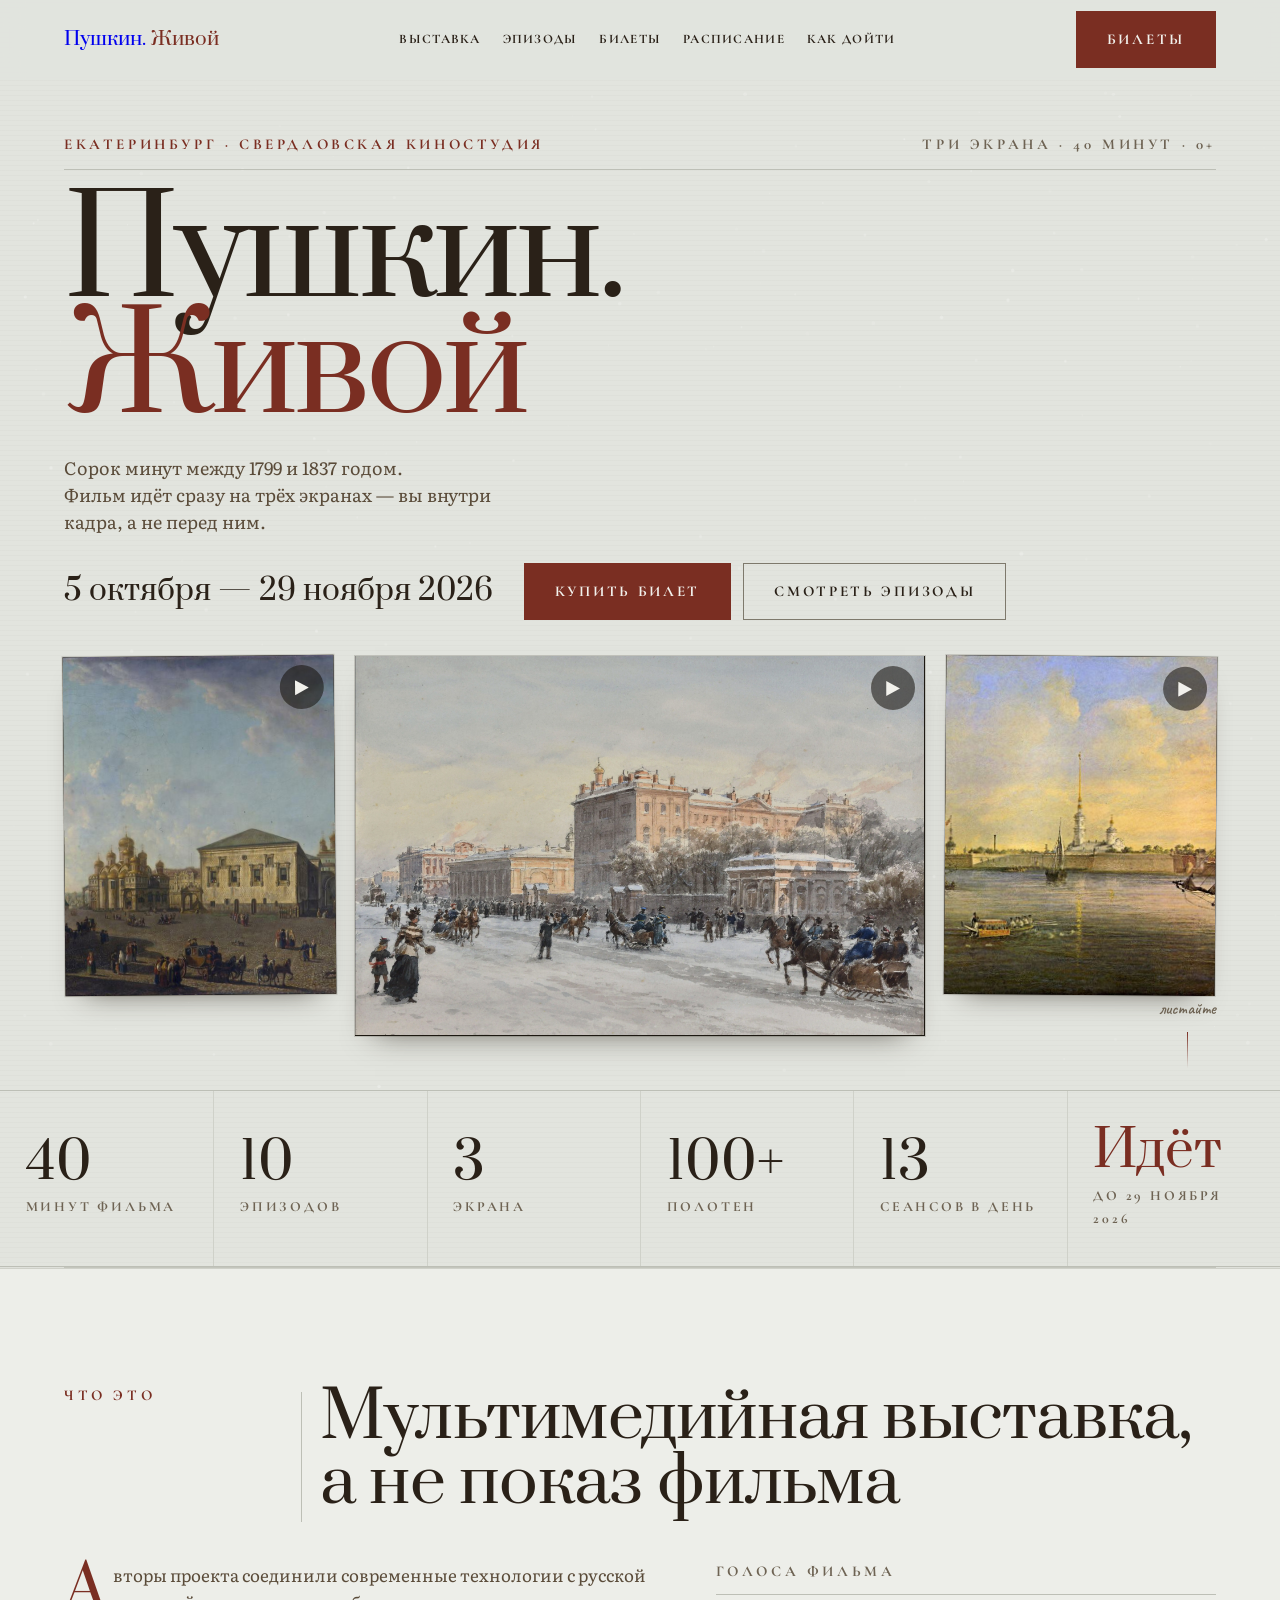
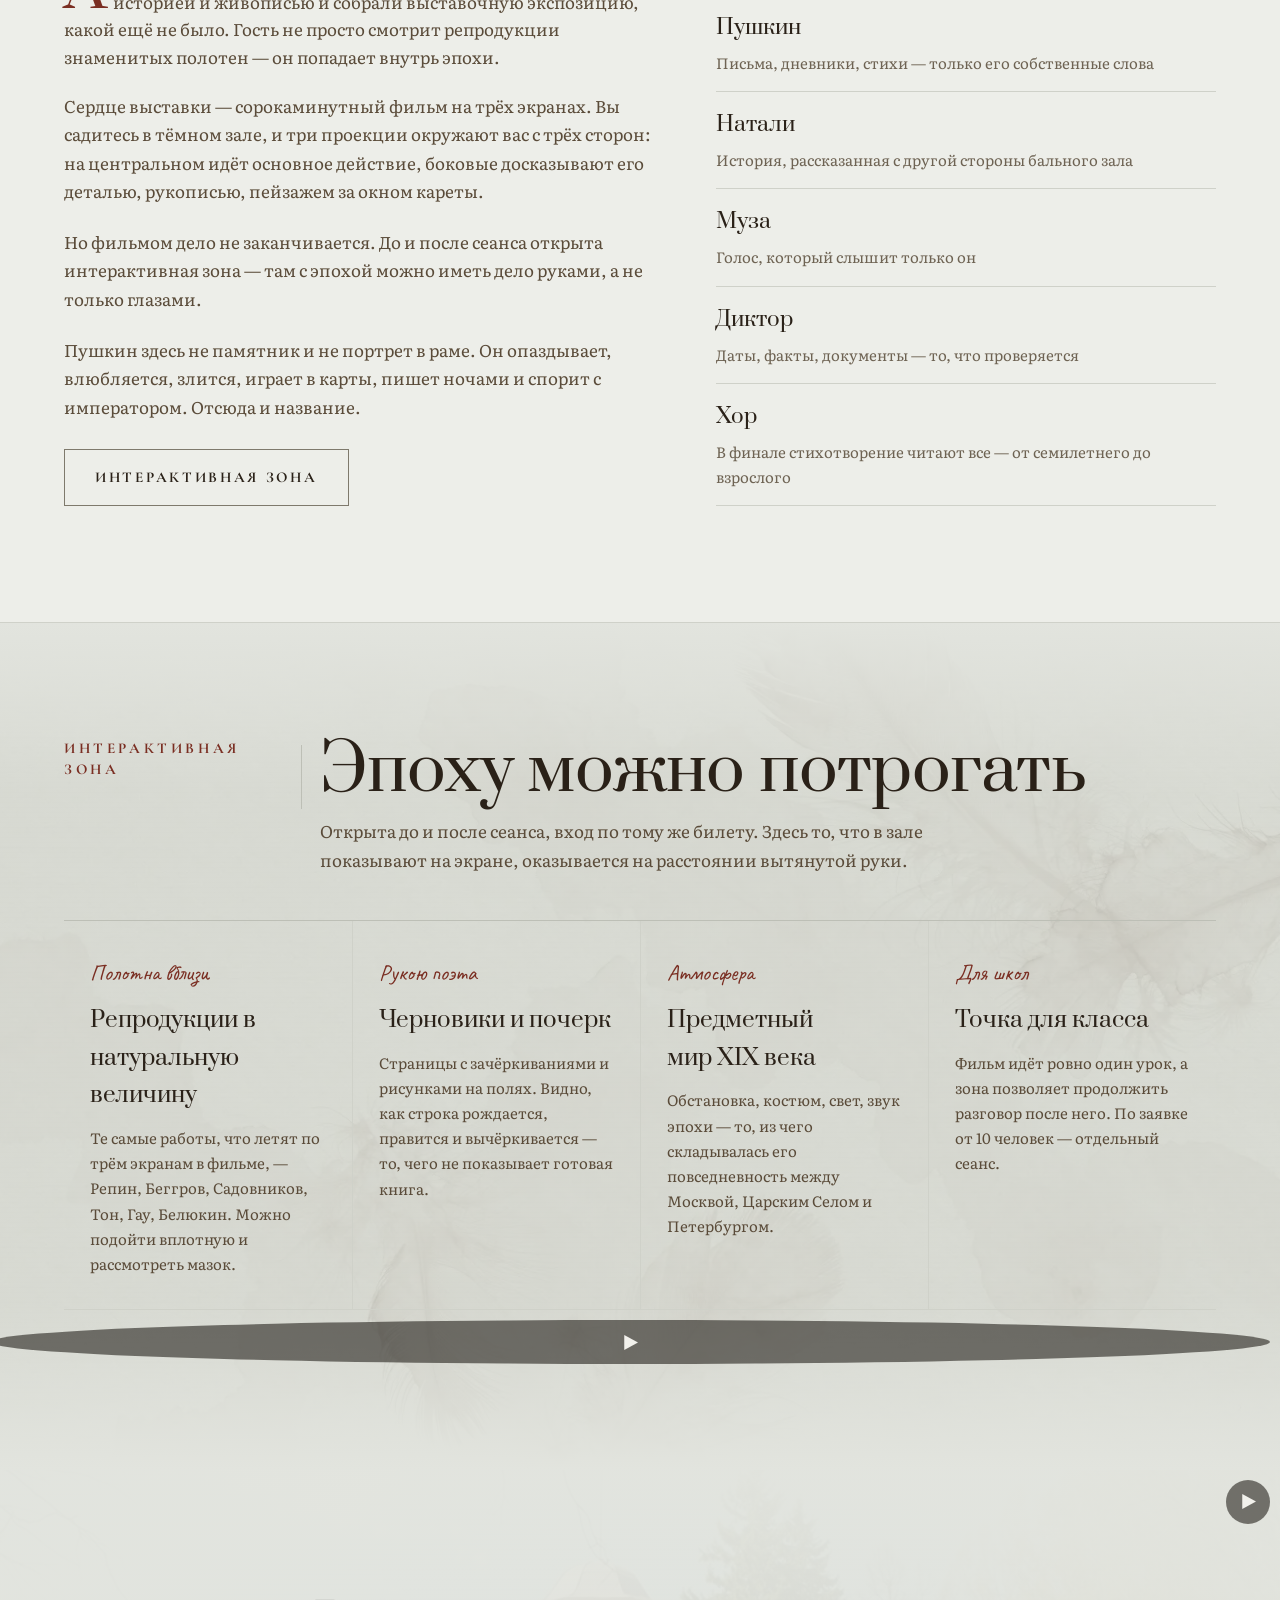
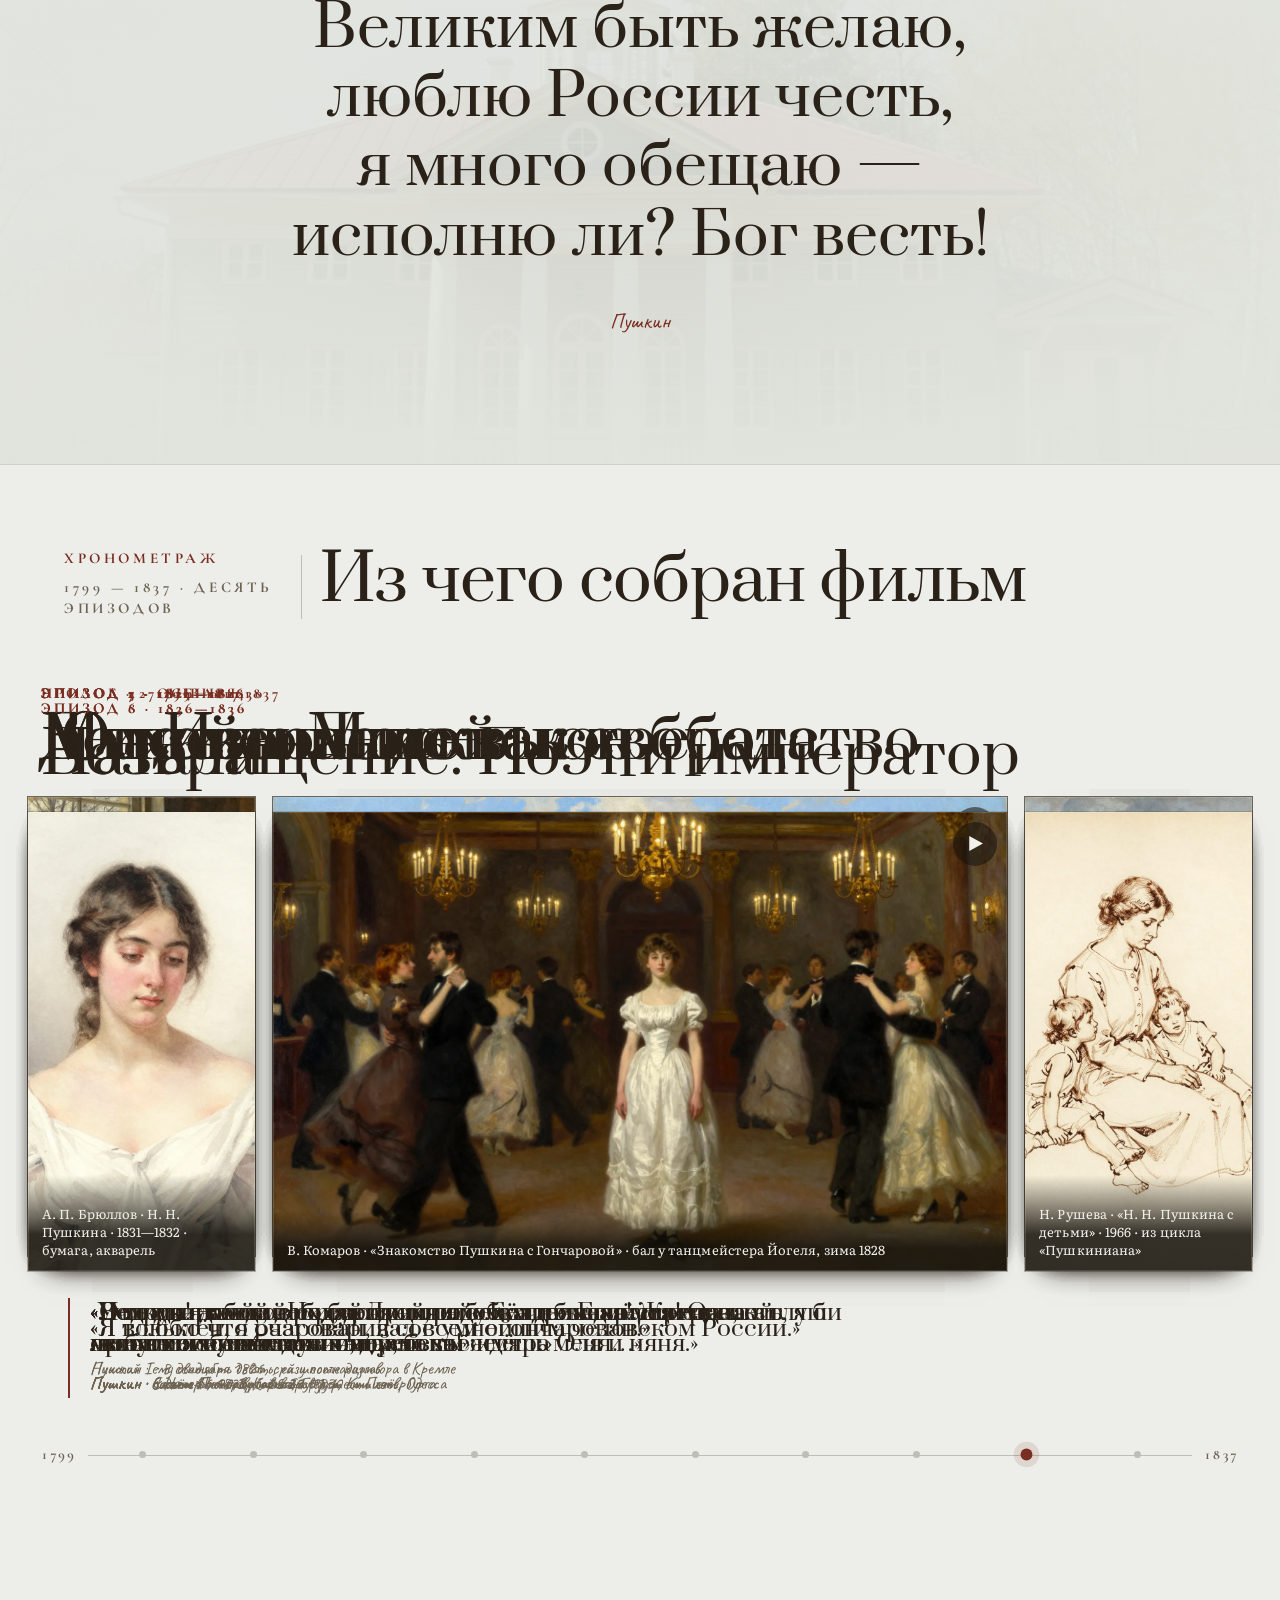
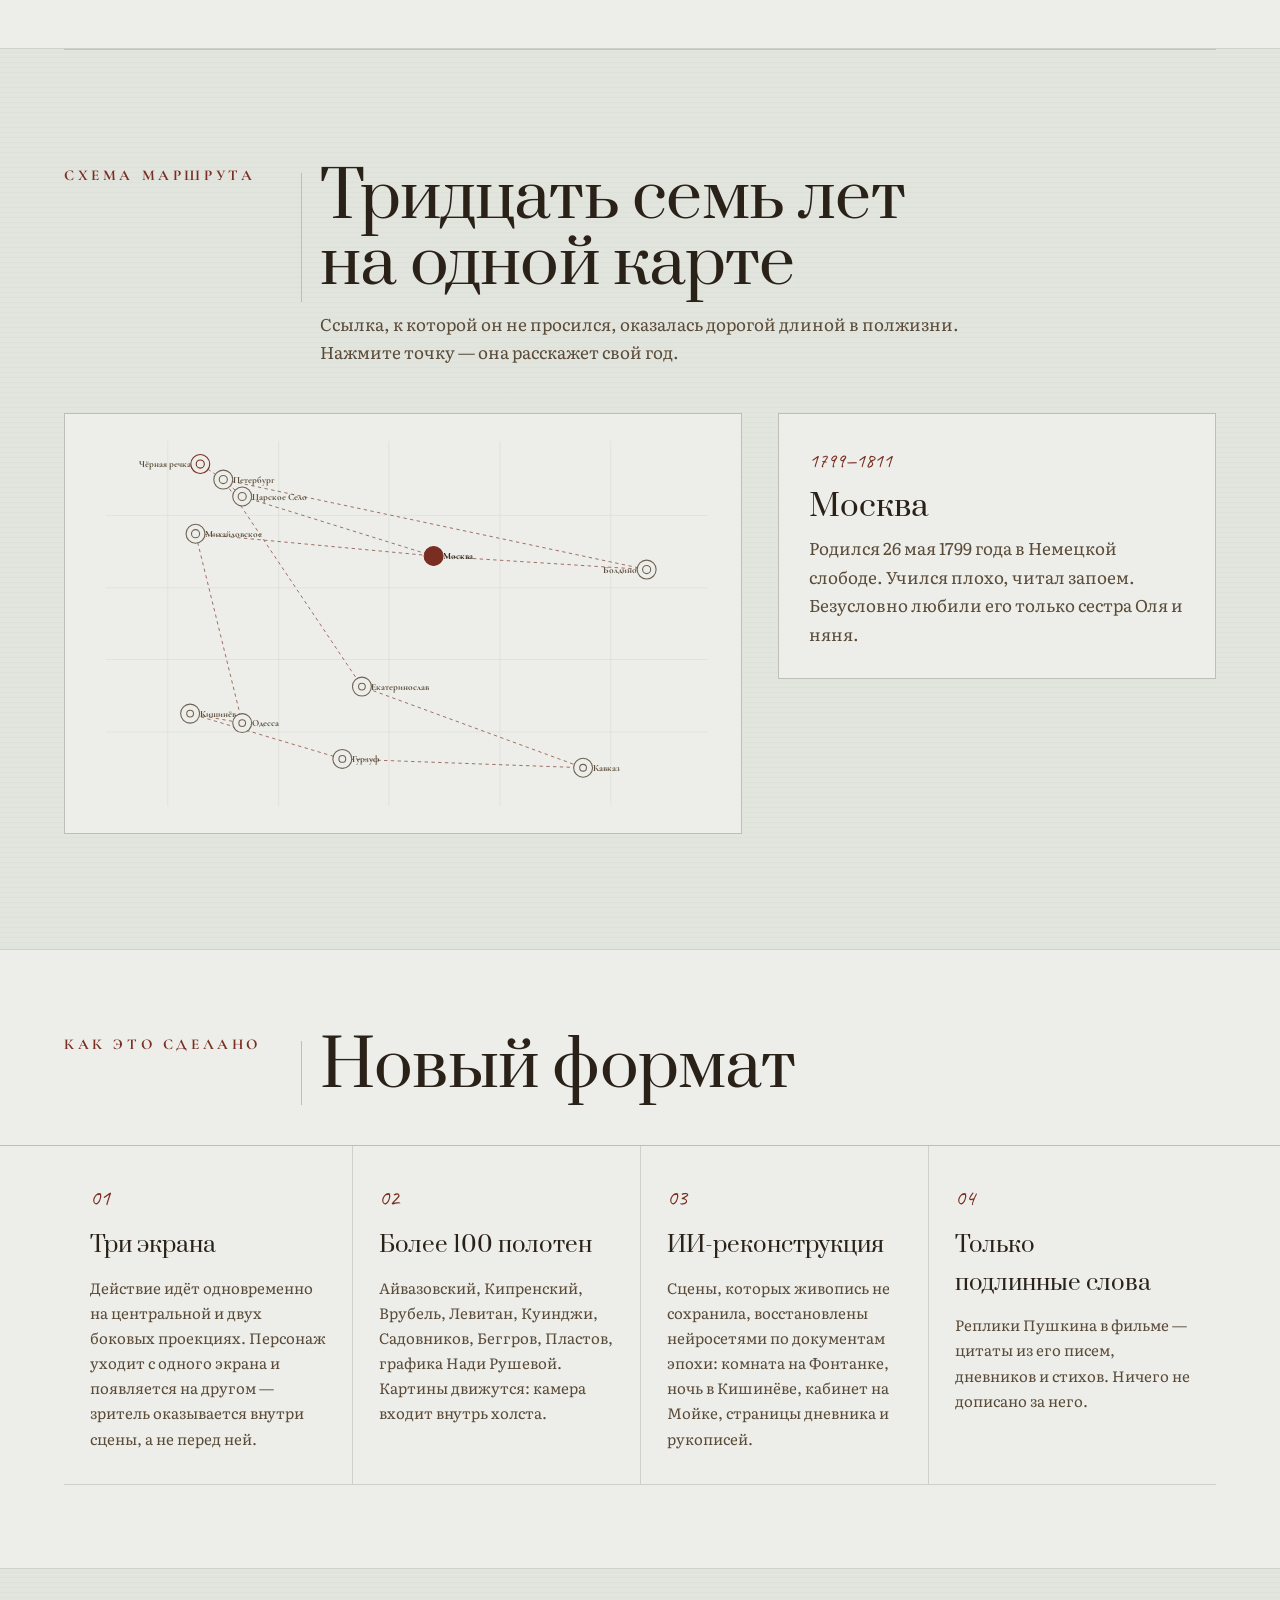
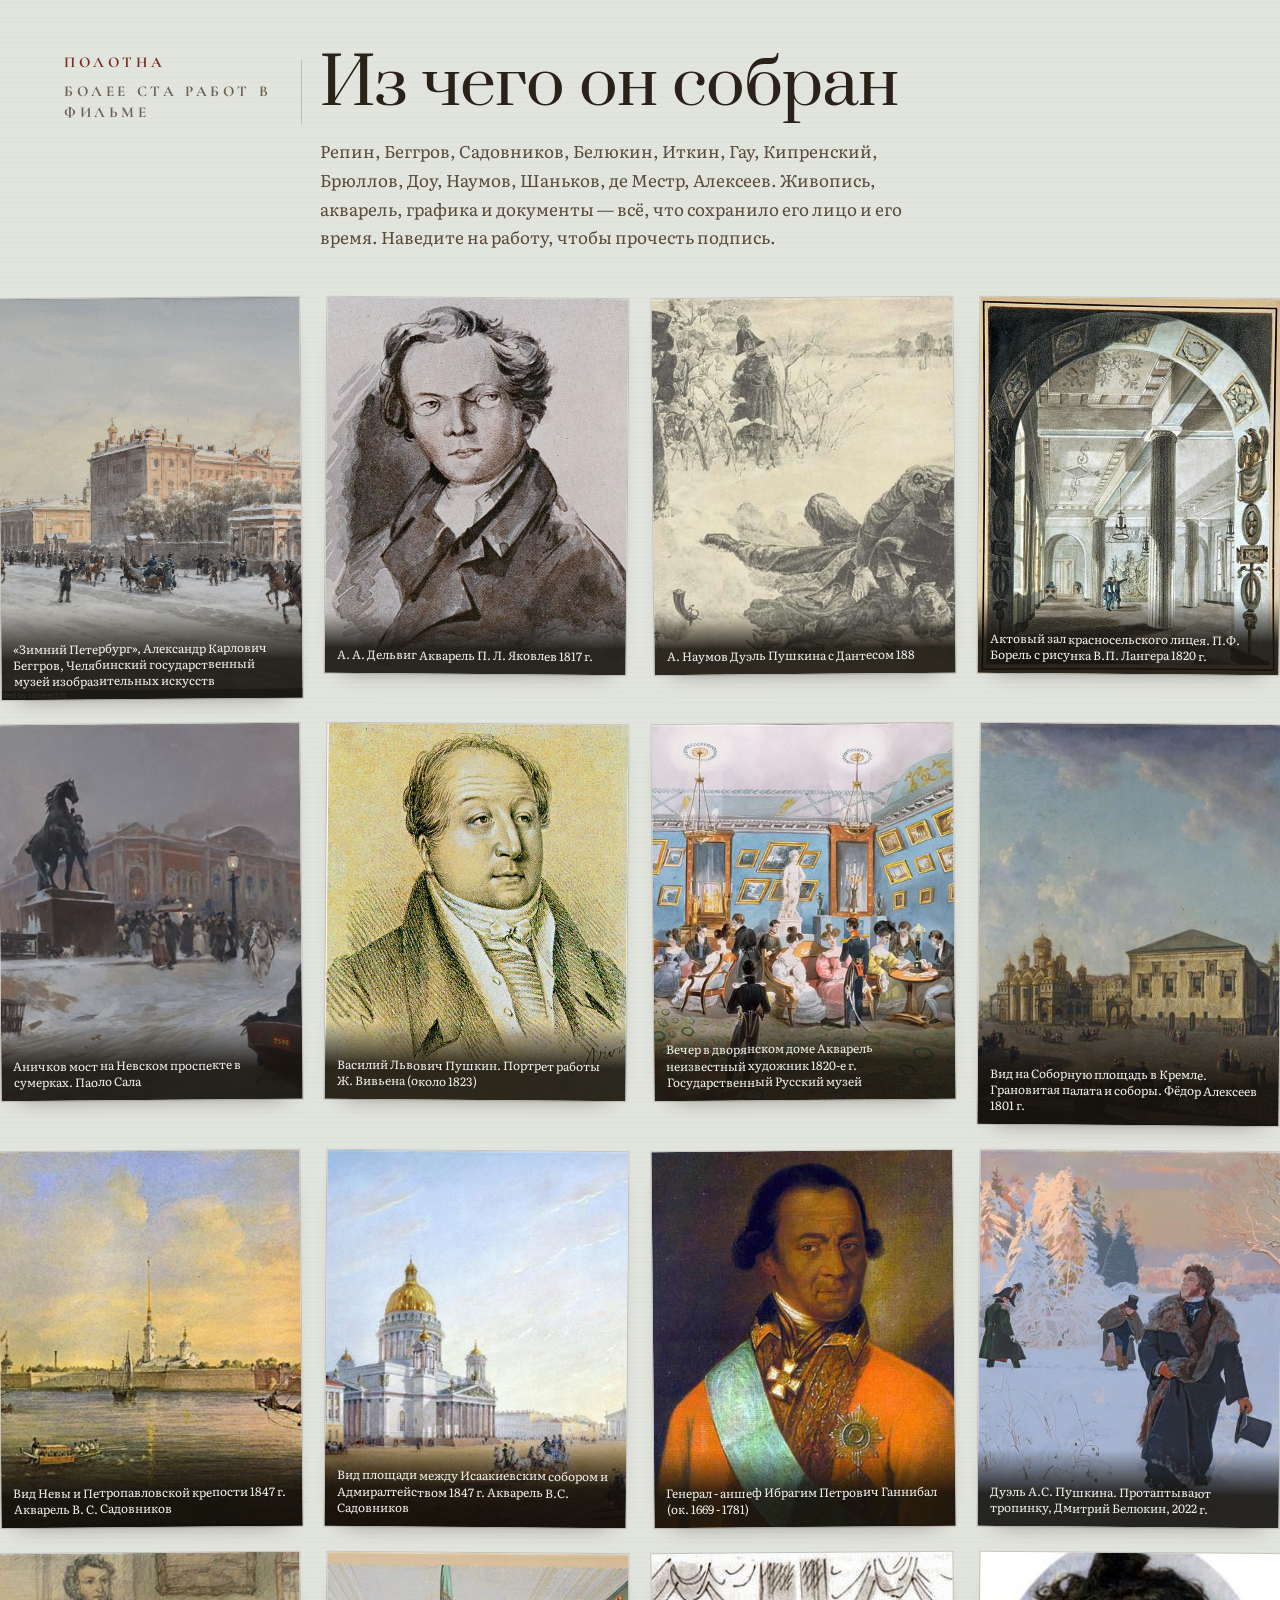
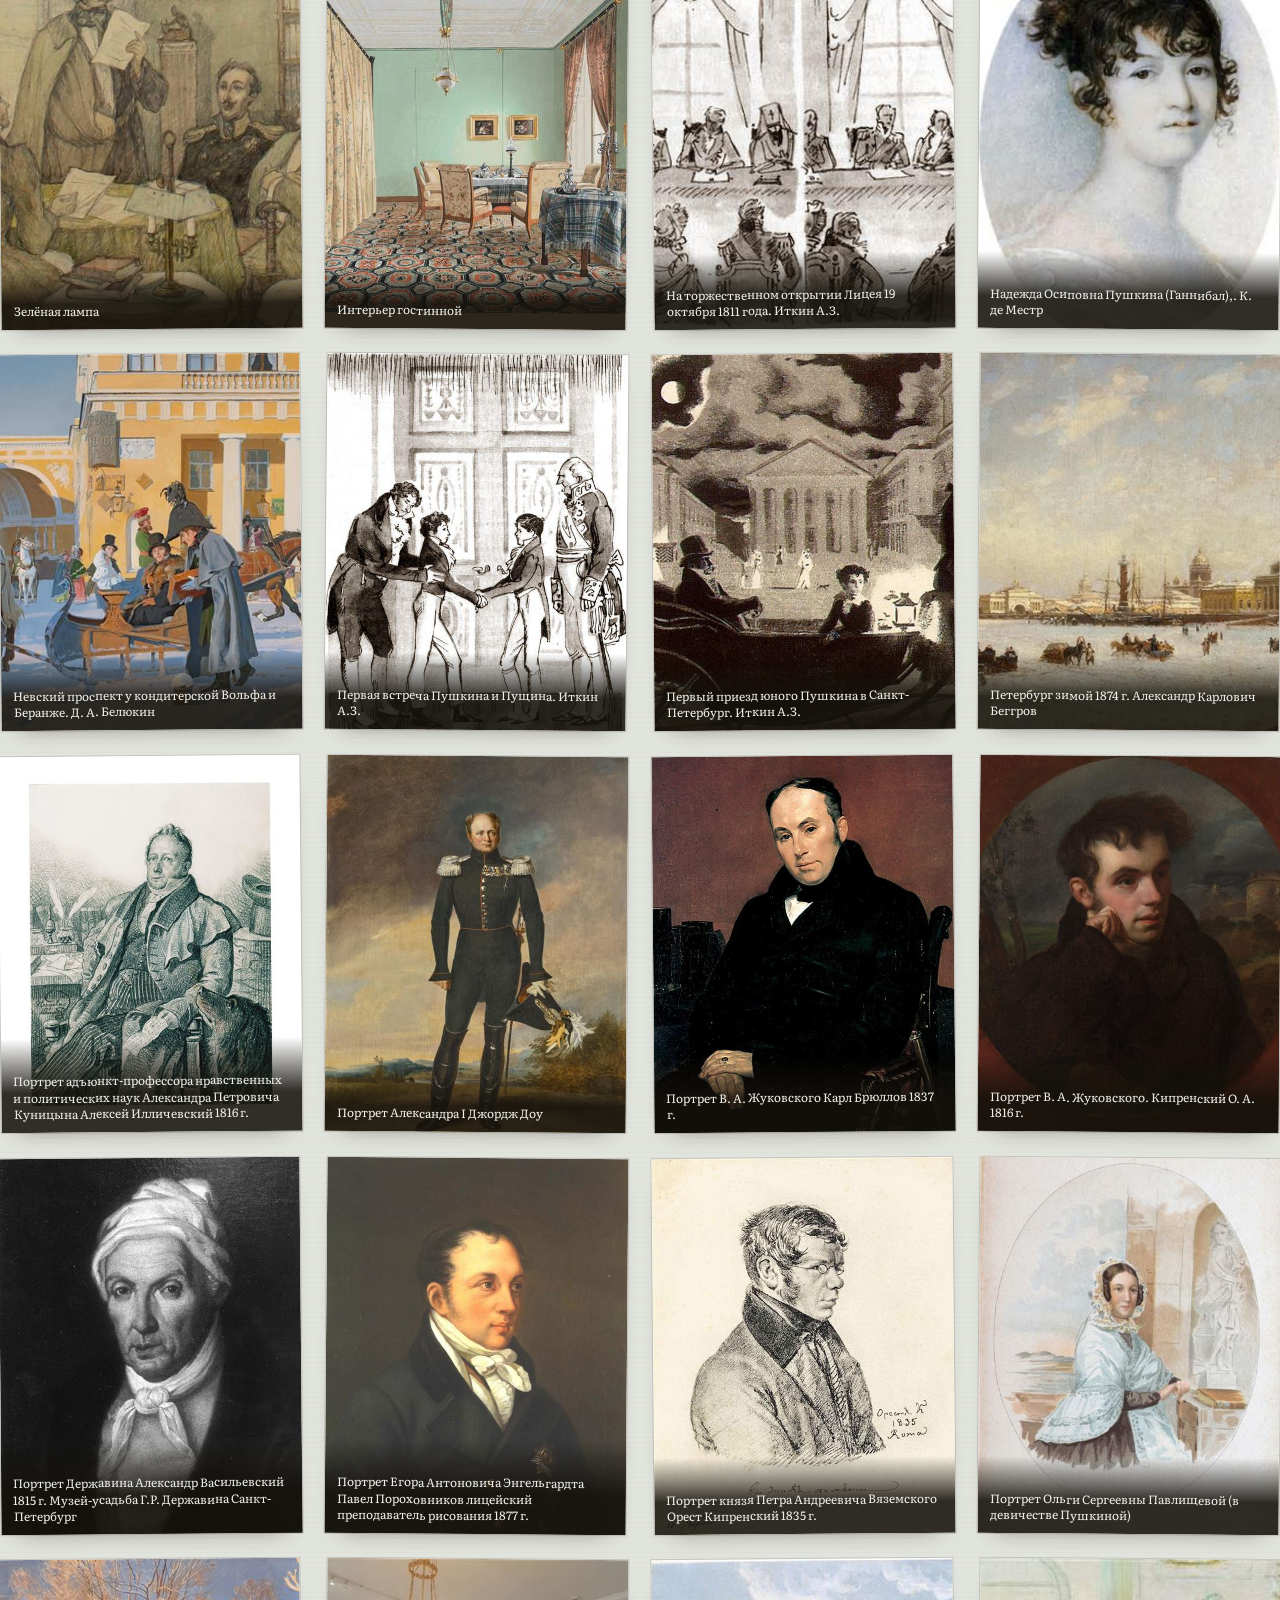
==== commit 6d0ac311: "Правки по полному снимку страницы Рукописный шрифт в подписях под вклейками — ошибка. В атрибуции ст" ====
--- a/site/index.html
+++ b/site/index.html
@@ -705,6 +705,53 @@
 /* раздел эпизодов на своём фоне, чтобы не сливался с остальным листом */
 .pj-eps-sec { background-color: var(--paper); border-block: 1px solid var(--line-2); }
 
+/* ---------- правки по полному снимку страницы ---------- */
+
+/* Подписи под вклейками — обычным шрифтом, не почерком.
+   В атрибуции есть годы, а рукописный шрифт делает цифры
+   двусмысленными: «1911» читается как «1111». Для музейной
+   подписи это недопустимо. Почерк остаётся там, где цифр нет. */
+.pj-screen__cap {
+  font-family: var(--f-body);
+  font-size: 0.8125rem;
+  line-height: 1.4;
+  letter-spacing: .005em;
+  padding: 30px 14px 12px;
+}
+.pj-table__na { font-family: var(--f-body); font-size: 0.8125rem; font-style: italic; }
+
+/* Первый экран: вклейки были размером с почтовую марку в пустом поле.
+   Заголовок ужат, кадры выросли — они здесь главные. */
+.pj-hero { min-height: 0; padding-block: clamp(34px, 6vh, 76px); }
+.pj-title__l1, .pj-title__l2 { font-size: clamp(3rem, 10.5vw, 9.5rem); }
+.pj-hero__tri { grid-template-columns: 1fr 2.1fr 1fr; margin-top: clamp(28px, 4vh, 52px); }
+.pj-hero__panel { aspect-ratio: 4 / 5; }
+.pj-hero__panel--c { aspect-ratio: 3 / 2; }
+
+/* Сетка сеансов: auto-fit давал 11 в первой строке и 2 во второй.
+   Фиксированные колонки — строки ровные. */
+.pj-ses { grid-template-columns: repeat(7, minmax(0, 1fr)); }
+@media (max-width: 1180px) { .pj-ses { grid-template-columns: repeat(5, minmax(0, 1fr)); } }
+@media (max-width: 760px)  { .pj-ses { grid-template-columns: repeat(3, minmax(0, 1fr)); } }
+@media (max-width: 460px)  { .pj-ses { grid-template-columns: repeat(2, minmax(0, 1fr)); } }
+.pj-ses__n { line-height: 1.35; }
+
+/* Поля были слишком узкими: надчерк из трёх слов ломался на четыре строки */
+.pj { --margin: clamp(120px, 17vw, 280px); }
+
+/* Полотна: 47 марок в семь колонок читались как контрольный лист.
+   Плитки крупнее, подпись видна без наведения. */
+.pj-gal--art { grid-template-columns: repeat(auto-fill, minmax(260px, 1fr)); gap: clamp(16px, 2vw, 30px); }
+.pj-gal--art .pj-gal__i { aspect-ratio: 4 / 5; }
+.pj-gal__cap {
+  position: absolute; left: 0; right: 0; bottom: 0; z-index: 3;
+  padding: 34px 12px 11px;
+  font-family: var(--f-body); font-size: 0.75rem; line-height: 1.35;
+  color: #EFEFE9;
+  background: linear-gradient(transparent, rgba(20,17,11,.88) 58%);
+  text-align: left;
+}
+
 </style>
 </head>
 <body style="margin:0;background:#06080F">
@@ -1197,53 +1244,53 @@
     </div>
     <div class="pj-bleed">
       <div class="pj-gal pj-gal--art">
-        <button class="pj-gal__i" type="button" title="«Зимний Петербург», Александр Карлович Беггров, Челябинский государственный музей изобразительных искусств"><img src="assets/art/thumb/art-01.webp" data-full="assets/art/art-01.webp" alt="«Зимний Петербург», Александр Карлович Беггров, Челябинский государственный музей изобразительных искусств" loading="lazy"></button>
-        <button class="pj-gal__i" type="button" title="А. А. Дельвиг Акварель П. Л. Яковлев 1817 г."><img src="assets/art/thumb/art-09.jpg" data-full="assets/art/art-09.jpg" alt="А. А. Дельвиг Акварель П. Л. Яковлев 1817 г." loading="lazy"></button>
-        <button class="pj-gal__i" type="button" title="А. Наумов Дуэль Пушкина с Дантесом 188"><img src="assets/art/thumb/art-10.jpg" data-full="assets/art/art-10.jpg" alt="А. Наумов Дуэль Пушкина с Дантесом 188" loading="lazy"></button>
-        <button class="pj-gal__i" type="button" title="Актовый зал красносельского лицея. П.Ф. Борель с рисунка В.П. Лангера 1820 г."><img src="assets/art/thumb/art-11.jpg" data-full="assets/art/art-11.jpg" alt="Актовый зал красносельского лицея. П.Ф. Борель с рисунка В.П. Лангера 1820 г." loading="lazy"></button>
-        <button class="pj-gal__i" type="button" title="Аничков мост на Невском проспекте в сумерках. Паоло Сала"><img src="assets/art/thumb/art-12.jpg" data-full="assets/art/art-12.jpg" alt="Аничков мост на Невском проспекте в сумерках. Паоло Сала" loading="lazy"></button>
-        <button class="pj-gal__i" type="button" title="Василий Львович Пушкин. Портрет работы Ж. Вивьена (около 1823)"><img src="assets/art/thumb/art-13.jpg" data-full="assets/art/art-13.jpg" alt="Василий Львович Пушкин. Портрет работы Ж. Вивьена (около 1823)" loading="lazy"></button>
-        <button class="pj-gal__i" type="button" title="Вечер в дворянском доме Акварель неизвестный художник 1820-е г. Государственный Русский музей"><img src="assets/art/thumb/art-14.jpg" data-full="assets/art/art-14.jpg" alt="Вечер в дворянском доме Акварель неизвестный художник 1820-е г. Государственный Русский музей" loading="lazy"></button>
-        <button class="pj-gal__i" type="button" title="Вид на Соборную площадь в Кремле. Грановитая палата и соборы. Фёдор Алексеев 1801 г."><img src="assets/art/thumb/art-15.jpg" data-full="assets/art/art-15.jpg" alt="Вид на Соборную площадь в Кремле. Грановитая палата и соборы. Фёдор Алексеев 1801 г." loading="lazy"></button>
-        <button class="pj-gal__i" type="button" title="Вид Невы и Петропавловской крепости 1847 г. Акварель В. С. Садовников"><img src="assets/art/thumb/art-16.jpg" data-full="assets/art/art-16.jpg" alt="Вид Невы и Петропавловской крепости 1847 г. Акварель В. С. Садовников" loading="lazy"></button>
-        <button class="pj-gal__i" type="button" title="Вид площади между Исаакиевским собором и Адмиралтейством 1847 г. Акварель В.С. Садовников"><img src="assets/art/thumb/art-17.jpg" data-full="assets/art/art-17.jpg" alt="Вид площади между Исаакиевским собором и Адмиралтейством 1847 г. Акварель В.С. Садовников" loading="lazy"></button>
-        <button class="pj-gal__i" type="button" title="Генерал - аншеф Ибрагим Петрович Ганнибал (ок. 1669 - 1781)"><img src="assets/art/thumb/art-18.jpg" data-full="assets/art/art-18.jpg" alt="Генерал - аншеф Ибрагим Петрович Ганнибал (ок. 1669 - 1781)" loading="lazy"></button>
-        <button class="pj-gal__i" type="button" title="Дуэль А.С. Пушкина. Протаптывают тропинку, Дмитрий Белюкин, 2022 г."><img src="assets/art/thumb/art-19.jpg" data-full="assets/art/art-19.jpg" alt="Дуэль А.С. Пушкина. Протаптывают тропинку, Дмитрий Белюкин, 2022 г." loading="lazy"></button>
-        <button class="pj-gal__i" type="button" title="Зелёная лампа"><img src="assets/art/thumb/art-20.jpg" data-full="assets/art/art-20.jpg" alt="Зелёная лампа" loading="lazy"></button>
-        <button class="pj-gal__i" type="button" title="Интерьер гостинной"><img src="assets/art/thumb/art-21.jpg" data-full="assets/art/art-21.jpg" alt="Интерьер гостинной" loading="lazy"></button>
-        <button class="pj-gal__i" type="button" title="На торжественном открытии Лицея 19 октября 1811 года. Иткин А.З."><img src="assets/art/thumb/art-22.jpg" data-full="assets/art/art-22.jpg" alt="На торжественном открытии Лицея 19 октября 1811 года. Иткин А.З." loading="lazy"></button>
-        <button class="pj-gal__i" type="button" title="Надежда Осиповна Пушкина (Ганнибал),. К. де Местр"><img src="assets/art/thumb/art-23.jpg" data-full="assets/art/art-23.jpg" alt="Надежда Осиповна Пушкина (Ганнибал),. К. де Местр" loading="lazy"></button>
-        <button class="pj-gal__i" type="button" title="Невский проспект у кондитерской Вольфа и Беранже. Д. А. Белюкин"><img src="assets/art/thumb/art-24.jpg" data-full="assets/art/art-24.jpg" alt="Невский проспект у кондитерской Вольфа и Беранже. Д. А. Белюкин" loading="lazy"></button>
-        <button class="pj-gal__i" type="button" title="Первая встреча Пушкина и Пущина. Иткин А.З."><img src="assets/art/thumb/art-25.jpg" data-full="assets/art/art-25.jpg" alt="Первая встреча Пушкина и Пущина. Иткин А.З." loading="lazy"></button>
-        <button class="pj-gal__i" type="button" title="Первый приезд юного Пушкина в Санкт-Петербург. Иткин А.З."><img src="assets/art/thumb/art-26.jpg" data-full="assets/art/art-26.jpg" alt="Первый приезд юного Пушкина в Санкт-Петербург. Иткин А.З." loading="lazy"></button>
-        <button class="pj-gal__i" type="button" title="Петербург зимой 1874 г. Александр Карлович Беггров"><img src="assets/art/thumb/art-27.jpg" data-full="assets/art/art-27.jpg" alt="Петербург зимой 1874 г. Александр Карлович Беггров" loading="lazy"></button>
-        <button class="pj-gal__i" type="button" title="Портрет адъюнкт-профессора нравственных и политических наук Александра Петровича Куницына Алексей Илличевский 1816 г."><img src="assets/art/thumb/art-28.jpg" data-full="assets/art/art-28.jpg" alt="Портрет адъюнкт-профессора нравственных и политических наук Александра Петровича Куницына Алексей Илличевский 1816 г." loading="lazy"></button>
-        <button class="pj-gal__i" type="button" title="Портрет Александра I Джордж Доу"><img src="assets/art/thumb/art-29.jpg" data-full="assets/art/art-29.jpg" alt="Портрет Александра I Джордж Доу" loading="lazy"></button>
-        <button class="pj-gal__i" type="button" title="Портрет В. А. Жуковского Карл Брюллов 1837 г."><img src="assets/art/thumb/art-30.jpg" data-full="assets/art/art-30.jpg" alt="Портрет В. А. Жуковского Карл Брюллов 1837 г." loading="lazy"></button>
-        <button class="pj-gal__i" type="button" title="Портрет В. А. Жуковского. Кипренский О. А. 1816 г."><img src="assets/art/thumb/art-31.jpg" data-full="assets/art/art-31.jpg" alt="Портрет В. А. Жуковского. Кипренский О. А. 1816 г." loading="lazy"></button>
-        <button class="pj-gal__i" type="button" title="Портрет Державина Александр Васильевский 1815 г. Музей-усадьба Г.Р. Державина Санкт-Петербург"><img src="assets/art/thumb/art-32.jpg" data-full="assets/art/art-32.jpg" alt="Портрет Державина Александр Васильевский 1815 г. Музей-усадьба Г.Р. Державина Санкт-Петербург" loading="lazy"></button>
-        <button class="pj-gal__i" type="button" title="Портрет Егора Антоновича Энгельгардта Павел Пороховников лицейский преподаватель рисования 1877 г."><img src="assets/art/thumb/art-33.jpg" data-full="assets/art/art-33.jpg" alt="Портрет Егора Антоновича Энгельгардта Павел Пороховников лицейский преподаватель рисования 1877 г." loading="lazy"></button>
-        <button class="pj-gal__i" type="button" title="Портрет князя Петра Андреевича Вяземского Орест Кипренский 1835 г."><img src="assets/art/thumb/art-34.jpg" data-full="assets/art/art-34.jpg" alt="Портрет князя Петра Андреевича Вяземского Орест Кипренский 1835 г." loading="lazy"></button>
-        <button class="pj-gal__i" type="button" title="Портрет Ольги Сергеевны Павлищевой (в девичестве Пушкиной)"><img src="assets/art/thumb/art-35.jpg" data-full="assets/art/art-35.jpg" alt="Портрет Ольги Сергеевны Павлищевой (в девичестве Пушкиной)" loading="lazy"></button>
-        <button class="pj-gal__i" type="button" title="Приезд. Выбор места дуэли, 2022—2023, Дмитрий Белюкин"><img src="assets/art/thumb/art-36.jpg" data-full="assets/art/art-36.jpg" alt="Приезд. Выбор места дуэли, 2022—2023, Дмитрий Белюкин" loading="lazy"></button>
-        <button class="pj-gal__i" type="button" title="Пример интерьера в доме родителей Пушкина (Дом-музей В.Л. Пушкина)"><img src="assets/art/thumb/art-37.jpg" data-full="assets/art/art-37.jpg" alt="Пример интерьера в доме родителей Пушкина (Дом-музей В.Л. Пушкина)" loading="lazy"></button>
-        <button class="pj-gal__i" type="button" title="Прогулка императрицы Екатерины II в парке Царского Села. М.Ф. Дамам-Демартре."><img src="assets/art/thumb/art-38.jpg" data-full="assets/art/art-38.jpg" alt="Прогулка императрицы Екатерины II в парке Царского Села. М.Ф. Дамам-Демартре." loading="lazy"></button>
-        <button class="pj-gal__i" type="button" title="Пушкин на экзамене в Царском Селе 8 января 1815 года И. Репин 1911 г. Всероссийский музей А.С. Пушкина Санкт-Петербург"><img src="assets/art/thumb/art-39.jpg" data-full="assets/art/art-39.jpg" alt="Пушкин на экзамене в Царском Селе 8 января 1815 года И. Репин 1911 г. Всероссийский музей А.С. Пушкина Санкт-Петербург" loading="lazy"></button>
-        <button class="pj-gal__i" type="button" title="Пушкин слушает сказки няни В.А.Кузнецов."><img src="assets/art/thumb/art-40.jpg" data-full="assets/art/art-40.jpg" alt="Пушкин слушает сказки няни В.А.Кузнецов." loading="lazy"></button>
-        <button class="pj-gal__i" type="button" title="Пушкин-лицеист в Царском Селе Ирина Витман 1954 г."><img src="assets/art/thumb/art-41.jpg" data-full="assets/art/art-41.jpg" alt="Пушкин-лицеист в Царском Селе Ирина Витман 1954 г." loading="lazy"></button>
-        <button class="pj-gal__i" type="button" title="Пушкин-лицеист. Неизвестный художник. Середина 1810-х"><img src="assets/art/thumb/art-42.jpg" data-full="assets/art/art-42.jpg" alt="Пушкин-лицеист. Неизвестный художник. Середина 1810-х" loading="lazy"></button>
-        <button class="pj-gal__i" type="button" title="Рисунок Пушкина"><img src="assets/art/thumb/art-43.jpg" data-full="assets/art/art-43.jpg" alt="Рисунок Пушкина" loading="lazy"></button>
-        <button class="pj-gal__i" type="button" title="Родословное дерево Пушкиных"><img src="assets/art/thumb/art-44.jpg" data-full="assets/art/art-44.jpg" alt="Родословное дерево Пушкиных" loading="lazy"></button>
-        <button class="pj-gal__i" type="button" title="Саша Пушкин в Лицее. Иткин А.З."><img src="assets/art/thumb/art-45.jpg" data-full="assets/art/art-45.jpg" alt="Саша Пушкин в Лицее. Иткин А.З." loading="lazy"></button>
-        <button class="pj-gal__i" type="button" title="Свидетельство об окончании А. С. Пушкиным лицея"><img src="assets/art/thumb/art-46.jpg" data-full="assets/art/art-46.jpg" alt="Свидетельство об окончании А. С. Пушкиным лицея" loading="lazy"></button>
-        <button class="pj-gal__i" type="button" title="Сергей Львович Пушкин"><img src="assets/art/thumb/art-47.jpg" data-full="assets/art/art-47.jpg" alt="Сергей Львович Пушкин" loading="lazy"></button>
-        <button class="pj-gal__i" type="button" title="Субботнее собрание у Жуковского Художники школы Алексея Венецианова Григорий Михайлов, Аполлон Мокрицкий и другие 1834–1836 гг."><img src="assets/art/thumb/art-48.jpg" data-full="assets/art/art-48.jpg" alt="Субботнее собрание у Жуковского Художники школы Алексея Венецианова Григорий Михайлов, Аполлон Мокрицкий и другие 1834–1836 гг." loading="lazy"></button>
-        <button class="pj-gal__i" type="button" title="Усадьба Захарово"><img src="assets/art/thumb/art-49.jpg" data-full="assets/art/art-49.jpg" alt="Усадьба Захарово" loading="lazy"></button>
-        <button class="pj-gal__i" type="button" title="Царское село. Лицей. А. А. Тон."><img src="assets/art/thumb/art-50.jpg" data-full="assets/art/art-50.jpg" alt="Царское село. Лицей. А. А. Тон." loading="lazy"></button>
-        <button class="pj-gal__i" type="button" title="Царское село. М.М. Иванов. Всероссийский музей А.С. Пушкина"><img src="assets/art/thumb/art-51.jpg" data-full="assets/art/art-51.jpg" alt="Царское село. М.М. Иванов. Всероссийский музей А.С. Пушкина" loading="lazy"></button>
-        <button class="pj-gal__i" type="button" title="Эдуард Гау. Церковь в Большом Царскосельском дворце. Акварель. 1860-е. Из коллекции ГМЗ «Царское Село»"><img src="assets/art/thumb/art-52.jpg" data-full="assets/art/art-52.jpg" alt="Эдуард Гау. Церковь в Большом Царскосельском дворце. Акварель. 1860-е. Из коллекции ГМЗ «Царское Село»" loading="lazy"></button>
-        <button class="pj-gal__i" type="button" title="Юный Пушкин в Царскосельском парке Анатолий Иткин 1966 г. Государственный музей А. С. Пушкина"><img src="assets/art/thumb/art-53.jpg" data-full="assets/art/art-53.jpg" alt="Юный Пушкин в Царскосельском парке Анатолий Иткин 1966 г. Государственный музей А. С. Пушкина" loading="lazy"></button>
-        <button class="pj-gal__i" type="button" title="Юный Пушкин с Ариной Родионовной Шаньков М. Ю."><img src="assets/art/thumb/art-54.jpg" data-full="assets/art/art-54.jpg" alt="Юный Пушкин с Ариной Родионовной Шаньков М. Ю." loading="lazy"></button>
+        <button class="pj-gal__i" type="button" title="«Зимний Петербург», Александр Карлович Беггров, Челябинский государственный музей изобразительных искусств"><img src="assets/art/thumb/art-01.webp" data-full="assets/art/art-01.webp" alt="«Зимний Петербург», Александр Карлович Беггров, Челябинский государственный музей изобразительных искусств" loading="lazy"><span class="pj-gal__cap">«Зимний Петербург», Александр Карлович Беггров, Челябинский государственный музей изобразительных искусств</span></button>
+        <button class="pj-gal__i" type="button" title="А. А. Дельвиг Акварель П. Л. Яковлев 1817 г."><img src="assets/art/thumb/art-09.jpg" data-full="assets/art/art-09.jpg" alt="А. А. Дельвиг Акварель П. Л. Яковлев 1817 г." loading="lazy"><span class="pj-gal__cap">А. А. Дельвиг Акварель П. Л. Яковлев 1817 г.</span></button>
+        <button class="pj-gal__i" type="button" title="А. Наумов Дуэль Пушкина с Дантесом 188"><img src="assets/art/thumb/art-10.jpg" data-full="assets/art/art-10.jpg" alt="А. Наумов Дуэль Пушкина с Дантесом 188" loading="lazy"><span class="pj-gal__cap">А. Наумов Дуэль Пушкина с Дантесом 188</span></button>
+        <button class="pj-gal__i" type="button" title="Актовый зал красносельского лицея. П.Ф. Борель с рисунка В.П. Лангера 1820 г."><img src="assets/art/thumb/art-11.jpg" data-full="assets/art/art-11.jpg" alt="Актовый зал красносельского лицея. П.Ф. Борель с рисунка В.П. Лангера 1820 г." loading="lazy"><span class="pj-gal__cap">Актовый зал красносельского лицея. П.Ф. Борель с рисунка В.П. Лангера 1820 г.</span></button>
+        <button class="pj-gal__i" type="button" title="Аничков мост на Невском проспекте в сумерках. Паоло Сала"><img src="assets/art/thumb/art-12.jpg" data-full="assets/art/art-12.jpg" alt="Аничков мост на Невском проспекте в сумерках. Паоло Сала" loading="lazy"><span class="pj-gal__cap">Аничков мост на Невском проспекте в сумерках. Паоло Сала</span></button>
+        <button class="pj-gal__i" type="button" title="Василий Львович Пушкин. Портрет работы Ж. Вивьена (около 1823)"><img src="assets/art/thumb/art-13.jpg" data-full="assets/art/art-13.jpg" alt="Василий Львович Пушкин. Портрет работы Ж. Вивьена (около 1823)" loading="lazy"><span class="pj-gal__cap">Василий Львович Пушкин. Портрет работы Ж. Вивьена (около 1823)</span></button>
+        <button class="pj-gal__i" type="button" title="Вечер в дворянском доме Акварель неизвестный художник 1820-е г. Государственный Русский музей"><img src="assets/art/thumb/art-14.jpg" data-full="assets/art/art-14.jpg" alt="Вечер в дворянском доме Акварель неизвестный художник 1820-е г. Государственный Русский музей" loading="lazy"><span class="pj-gal__cap">Вечер в дворянском доме Акварель неизвестный художник 1820-е г. Государственный Русский музей</span></button>
+        <button class="pj-gal__i" type="button" title="Вид на Соборную площадь в Кремле. Грановитая палата и соборы. Фёдор Алексеев 1801 г."><img src="assets/art/thumb/art-15.jpg" data-full="assets/art/art-15.jpg" alt="Вид на Соборную площадь в Кремле. Грановитая палата и соборы. Фёдор Алексеев 1801 г." loading="lazy"><span class="pj-gal__cap">Вид на Соборную площадь в Кремле. Грановитая палата и соборы. Фёдор Алексеев 1801 г.</span></button>
+        <button class="pj-gal__i" type="button" title="Вид Невы и Петропавловской крепости 1847 г. Акварель В. С. Садовников"><img src="assets/art/thumb/art-16.jpg" data-full="assets/art/art-16.jpg" alt="Вид Невы и Петропавловской крепости 1847 г. Акварель В. С. Садовников" loading="lazy"><span class="pj-gal__cap">Вид Невы и Петропавловской крепости 1847 г. Акварель В. С. Садовников</span></button>
+        <button class="pj-gal__i" type="button" title="Вид площади между Исаакиевским собором и Адмиралтейством 1847 г. Акварель В.С. Садовников"><img src="assets/art/thumb/art-17.jpg" data-full="assets/art/art-17.jpg" alt="Вид площади между Исаакиевским собором и Адмиралтейством 1847 г. Акварель В.С. Садовников" loading="lazy"><span class="pj-gal__cap">Вид площади между Исаакиевским собором и Адмиралтейством 1847 г. Акварель В.С. Садовников</span></button>
+        <button class="pj-gal__i" type="button" title="Генерал - аншеф Ибрагим Петрович Ганнибал (ок. 1669 - 1781)"><img src="assets/art/thumb/art-18.jpg" data-full="assets/art/art-18.jpg" alt="Генерал - аншеф Ибрагим Петрович Ганнибал (ок. 1669 - 1781)" loading="lazy"><span class="pj-gal__cap">Генерал - аншеф Ибрагим Петрович Ганнибал (ок. 1669 - 1781)</span></button>
+        <button class="pj-gal__i" type="button" title="Дуэль А.С. Пушкина. Протаптывают тропинку, Дмитрий Белюкин, 2022 г."><img src="assets/art/thumb/art-19.jpg" data-full="assets/art/art-19.jpg" alt="Дуэль А.С. Пушкина. Протаптывают тропинку, Дмитрий Белюкин, 2022 г." loading="lazy"><span class="pj-gal__cap">Дуэль А.С. Пушкина. Протаптывают тропинку, Дмитрий Белюкин, 2022 г.</span></button>
+        <button class="pj-gal__i" type="button" title="Зелёная лампа"><img src="assets/art/thumb/art-20.jpg" data-full="assets/art/art-20.jpg" alt="Зелёная лампа" loading="lazy"><span class="pj-gal__cap">Зелёная лампа</span></button>
+        <button class="pj-gal__i" type="button" title="Интерьер гостинной"><img src="assets/art/thumb/art-21.jpg" data-full="assets/art/art-21.jpg" alt="Интерьер гостинной" loading="lazy"><span class="pj-gal__cap">Интерьер гостинной</span></button>
+        <button class="pj-gal__i" type="button" title="На торжественном открытии Лицея 19 октября 1811 года. Иткин А.З."><img src="assets/art/thumb/art-22.jpg" data-full="assets/art/art-22.jpg" alt="На торжественном открытии Лицея 19 октября 1811 года. Иткин А.З." loading="lazy"><span class="pj-gal__cap">На торжественном открытии Лицея 19 октября 1811 года. Иткин А.З.</span></button>
+        <button class="pj-gal__i" type="button" title="Надежда Осиповна Пушкина (Ганнибал),. К. де Местр"><img src="assets/art/thumb/art-23.jpg" data-full="assets/art/art-23.jpg" alt="Надежда Осиповна Пушкина (Ганнибал),. К. де Местр" loading="lazy"><span class="pj-gal__cap">Надежда Осиповна Пушкина (Ганнибал),. К. де Местр</span></button>
+        <button class="pj-gal__i" type="button" title="Невский проспект у кондитерской Вольфа и Беранже. Д. А. Белюкин"><img src="assets/art/thumb/art-24.jpg" data-full="assets/art/art-24.jpg" alt="Невский проспект у кондитерской Вольфа и Беранже. Д. А. Белюкин" loading="lazy"><span class="pj-gal__cap">Невский проспект у кондитерской Вольфа и Беранже. Д. А. Белюкин</span></button>
+        <button class="pj-gal__i" type="button" title="Первая встреча Пушкина и Пущина. Иткин А.З."><img src="assets/art/thumb/art-25.jpg" data-full="assets/art/art-25.jpg" alt="Первая встреча Пушкина и Пущина. Иткин А.З." loading="lazy"><span class="pj-gal__cap">Первая встреча Пушкина и Пущина. Иткин А.З.</span></button>
+        <button class="pj-gal__i" type="button" title="Первый приезд юного Пушкина в Санкт-Петербург. Иткин А.З."><img src="assets/art/thumb/art-26.jpg" data-full="assets/art/art-26.jpg" alt="Первый приезд юного Пушкина в Санкт-Петербург. Иткин А.З." loading="lazy"><span class="pj-gal__cap">Первый приезд юного Пушкина в Санкт-Петербург. Иткин А.З.</span></button>
+        <button class="pj-gal__i" type="button" title="Петербург зимой 1874 г. Александр Карлович Беггров"><img src="assets/art/thumb/art-27.jpg" data-full="assets/art/art-27.jpg" alt="Петербург зимой 1874 г. Александр Карлович Беггров" loading="lazy"><span class="pj-gal__cap">Петербург зимой 1874 г. Александр Карлович Беггров</span></button>
+        <button class="pj-gal__i" type="button" title="Портрет адъюнкт-профессора нравственных и политических наук Александра Петровича Куницына Алексей Илличевский 1816 г."><img src="assets/art/thumb/art-28.jpg" data-full="assets/art/art-28.jpg" alt="Портрет адъюнкт-профессора нравственных и политических наук Александра Петровича Куницына Алексей Илличевский 1816 г." loading="lazy"><span class="pj-gal__cap">Портрет адъюнкт-профессора нравственных и политических наук Александра Петровича Куницына Алексей Илличевский 1816 г.</span></button>
+        <button class="pj-gal__i" type="button" title="Портрет Александра I Джордж Доу"><img src="assets/art/thumb/art-29.jpg" data-full="assets/art/art-29.jpg" alt="Портрет Александра I Джордж Доу" loading="lazy"><span class="pj-gal__cap">Портрет Александра I Джордж Доу</span></button>
+        <button class="pj-gal__i" type="button" title="Портрет В. А. Жуковского Карл Брюллов 1837 г."><img src="assets/art/thumb/art-30.jpg" data-full="assets/art/art-30.jpg" alt="Портрет В. А. Жуковского Карл Брюллов 1837 г." loading="lazy"><span class="pj-gal__cap">Портрет В. А. Жуковского Карл Брюллов 1837 г.</span></button>
+        <button class="pj-gal__i" type="button" title="Портрет В. А. Жуковского. Кипренский О. А. 1816 г."><img src="assets/art/thumb/art-31.jpg" data-full="assets/art/art-31.jpg" alt="Портрет В. А. Жуковского. Кипренский О. А. 1816 г." loading="lazy"><span class="pj-gal__cap">Портрет В. А. Жуковского. Кипренский О. А. 1816 г.</span></button>
+        <button class="pj-gal__i" type="button" title="Портрет Державина Александр Васильевский 1815 г. Музей-усадьба Г.Р. Державина Санкт-Петербург"><img src="assets/art/thumb/art-32.jpg" data-full="assets/art/art-32.jpg" alt="Портрет Державина Александр Васильевский 1815 г. Музей-усадьба Г.Р. Державина Санкт-Петербург" loading="lazy"><span class="pj-gal__cap">Портрет Державина Александр Васильевский 1815 г. Музей-усадьба Г.Р. Державина Санкт-Петербург</span></button>
+        <button class="pj-gal__i" type="button" title="Портрет Егора Антоновича Энгельгардта Павел Пороховников лицейский преподаватель рисования 1877 г."><img src="assets/art/thumb/art-33.jpg" data-full="assets/art/art-33.jpg" alt="Портрет Егора Антоновича Энгельгардта Павел Пороховников лицейский преподаватель рисования 1877 г." loading="lazy"><span class="pj-gal__cap">Портрет Егора Антоновича Энгельгардта Павел Пороховников лицейский преподаватель рисования 1877 г.</span></button>
+        <button class="pj-gal__i" type="button" title="Портрет князя Петра Андреевича Вяземского Орест Кипренский 1835 г."><img src="assets/art/thumb/art-34.jpg" data-full="assets/art/art-34.jpg" alt="Портрет князя Петра Андреевича Вяземского Орест Кипренский 1835 г." loading="lazy"><span class="pj-gal__cap">Портрет князя Петра Андреевича Вяземского Орест Кипренский 1835 г.</span></button>
+        <button class="pj-gal__i" type="button" title="Портрет Ольги Сергеевны Павлищевой (в девичестве Пушкиной)"><img src="assets/art/thumb/art-35.jpg" data-full="assets/art/art-35.jpg" alt="Портрет Ольги Сергеевны Павлищевой (в девичестве Пушкиной)" loading="lazy"><span class="pj-gal__cap">Портрет Ольги Сергеевны Павлищевой (в девичестве Пушкиной)</span></button>
+        <button class="pj-gal__i" type="button" title="Приезд. Выбор места дуэли, 2022—2023, Дмитрий Белюкин"><img src="assets/art/thumb/art-36.jpg" data-full="assets/art/art-36.jpg" alt="Приезд. Выбор места дуэли, 2022—2023, Дмитрий Белюкин" loading="lazy"><span class="pj-gal__cap">Приезд. Выбор места дуэли, 2022—2023, Дмитрий Белюкин</span></button>
+        <button class="pj-gal__i" type="button" title="Пример интерьера в доме родителей Пушкина (Дом-музей В.Л. Пушкина)"><img src="assets/art/thumb/art-37.jpg" data-full="assets/art/art-37.jpg" alt="Пример интерьера в доме родителей Пушкина (Дом-музей В.Л. Пушкина)" loading="lazy"><span class="pj-gal__cap">Пример интерьера в доме родителей Пушкина (Дом-музей В.Л. Пушкина)</span></button>
+        <button class="pj-gal__i" type="button" title="Прогулка императрицы Екатерины II в парке Царского Села. М.Ф. Дамам-Демартре."><img src="assets/art/thumb/art-38.jpg" data-full="assets/art/art-38.jpg" alt="Прогулка императрицы Екатерины II в парке Царского Села. М.Ф. Дамам-Демартре." loading="lazy"><span class="pj-gal__cap">Прогулка императрицы Екатерины II в парке Царского Села. М.Ф. Дамам-Демартре.</span></button>
+        <button class="pj-gal__i" type="button" title="Пушкин на экзамене в Царском Селе 8 января 1815 года И. Репин 1911 г. Всероссийский музей А.С. Пушкина Санкт-Петербург"><img src="assets/art/thumb/art-39.jpg" data-full="assets/art/art-39.jpg" alt="Пушкин на экзамене в Царском Селе 8 января 1815 года И. Репин 1911 г. Всероссийский музей А.С. Пушкина Санкт-Петербург" loading="lazy"><span class="pj-gal__cap">Пушкин на экзамене в Царском Селе 8 января 1815 года И. Репин 1911 г. Всероссийский музей А.С. Пушкина Санкт-Петербург</span></button>
+        <button class="pj-gal__i" type="button" title="Пушкин слушает сказки няни В.А.Кузнецов."><img src="assets/art/thumb/art-40.jpg" data-full="assets/art/art-40.jpg" alt="Пушкин слушает сказки няни В.А.Кузнецов." loading="lazy"><span class="pj-gal__cap">Пушкин слушает сказки няни В.А.Кузнецов.</span></button>
+        <button class="pj-gal__i" type="button" title="Пушкин-лицеист в Царском Селе Ирина Витман 1954 г."><img src="assets/art/thumb/art-41.jpg" data-full="assets/art/art-41.jpg" alt="Пушкин-лицеист в Царском Селе Ирина Витман 1954 г." loading="lazy"><span class="pj-gal__cap">Пушкин-лицеист в Царском Селе Ирина Витман 1954 г.</span></button>
+        <button class="pj-gal__i" type="button" title="Пушкин-лицеист. Неизвестный художник. Середина 1810-х"><img src="assets/art/thumb/art-42.jpg" data-full="assets/art/art-42.jpg" alt="Пушкин-лицеист. Неизвестный художник. Середина 1810-х" loading="lazy"><span class="pj-gal__cap">Пушкин-лицеист. Неизвестный художник. Середина 1810-х</span></button>
+        <button class="pj-gal__i" type="button" title="Рисунок Пушкина"><img src="assets/art/thumb/art-43.jpg" data-full="assets/art/art-43.jpg" alt="Рисунок Пушкина" loading="lazy"><span class="pj-gal__cap">Рисунок Пушкина</span></button>
+        <button class="pj-gal__i" type="button" title="Родословное дерево Пушкиных"><img src="assets/art/thumb/art-44.jpg" data-full="assets/art/art-44.jpg" alt="Родословное дерево Пушкиных" loading="lazy"><span class="pj-gal__cap">Родословное дерево Пушкиных</span></button>
+        <button class="pj-gal__i" type="button" title="Саша Пушкин в Лицее. Иткин А.З."><img src="assets/art/thumb/art-45.jpg" data-full="assets/art/art-45.jpg" alt="Саша Пушкин в Лицее. Иткин А.З." loading="lazy"><span class="pj-gal__cap">Саша Пушкин в Лицее. Иткин А.З.</span></button>
+        <button class="pj-gal__i" type="button" title="Свидетельство об окончании А. С. Пушкиным лицея"><img src="assets/art/thumb/art-46.jpg" data-full="assets/art/art-46.jpg" alt="Свидетельство об окончании А. С. Пушкиным лицея" loading="lazy"><span class="pj-gal__cap">Свидетельство об окончании А. С. Пушкиным лицея</span></button>
+        <button class="pj-gal__i" type="button" title="Сергей Львович Пушкин"><img src="assets/art/thumb/art-47.jpg" data-full="assets/art/art-47.jpg" alt="Сергей Львович Пушкин" loading="lazy"><span class="pj-gal__cap">Сергей Львович Пушкин</span></button>
+        <button class="pj-gal__i" type="button" title="Субботнее собрание у Жуковского Художники школы Алексея Венецианова Григорий Михайлов, Аполлон Мокрицкий и другие 1834–1836 гг."><img src="assets/art/thumb/art-48.jpg" data-full="assets/art/art-48.jpg" alt="Субботнее собрание у Жуковского Художники школы Алексея Венецианова Григорий Михайлов, Аполлон Мокрицкий и другие 1834–1836 гг." loading="lazy"><span class="pj-gal__cap">Субботнее собрание у Жуковского Художники школы Алексея Венецианова Григорий Михайлов, Аполлон Мокрицкий и другие 1834–1836 гг.</span></button>
+        <button class="pj-gal__i" type="button" title="Усадьба Захарово"><img src="assets/art/thumb/art-49.jpg" data-full="assets/art/art-49.jpg" alt="Усадьба Захарово" loading="lazy"><span class="pj-gal__cap">Усадьба Захарово</span></button>
+        <button class="pj-gal__i" type="button" title="Царское село. Лицей. А. А. Тон."><img src="assets/art/thumb/art-50.jpg" data-full="assets/art/art-50.jpg" alt="Царское село. Лицей. А. А. Тон." loading="lazy"><span class="pj-gal__cap">Царское село. Лицей. А. А. Тон.</span></button>
+        <button class="pj-gal__i" type="button" title="Царское село. М.М. Иванов. Всероссийский музей А.С. Пушкина"><img src="assets/art/thumb/art-51.jpg" data-full="assets/art/art-51.jpg" alt="Царское село. М.М. Иванов. Всероссийский музей А.С. Пушкина" loading="lazy"><span class="pj-gal__cap">Царское село. М.М. Иванов. Всероссийский музей А.С. Пушкина</span></button>
+        <button class="pj-gal__i" type="button" title="Эдуард Гау. Церковь в Большом Царскосельском дворце. Акварель. 1860-е. Из коллекции ГМЗ «Царское Село»"><img src="assets/art/thumb/art-52.jpg" data-full="assets/art/art-52.jpg" alt="Эдуард Гау. Церковь в Большом Царскосельском дворце. Акварель. 1860-е. Из коллекции ГМЗ «Царское Село»" loading="lazy"><span class="pj-gal__cap">Эдуард Гау. Церковь в Большом Царскосельском дворце. Акварель. 1860-е. Из коллекции ГМЗ «Царское Село»</span></button>
+        <button class="pj-gal__i" type="button" title="Юный Пушкин в Царскосельском парке Анатолий Иткин 1966 г. Государственный музей А. С. Пушкина"><img src="assets/art/thumb/art-53.jpg" data-full="assets/art/art-53.jpg" alt="Юный Пушкин в Царскосельском парке Анатолий Иткин 1966 г. Государственный музей А. С. Пушкина" loading="lazy"><span class="pj-gal__cap">Юный Пушкин в Царскосельском парке Анатолий Иткин 1966 г. Государственный музей А. С. Пушкина</span></button>
+        <button class="pj-gal__i" type="button" title="Юный Пушкин с Ариной Родионовной Шаньков М. Ю."><img src="assets/art/thumb/art-54.jpg" data-full="assets/art/art-54.jpg" alt="Юный Пушкин с Ариной Родионовной Шаньков М. Ю." loading="lazy"><span class="pj-gal__cap">Юный Пушкин с Ариной Родионовной Шаньков М. Ю.</span></button>
       </div>
     </div>
   </section>
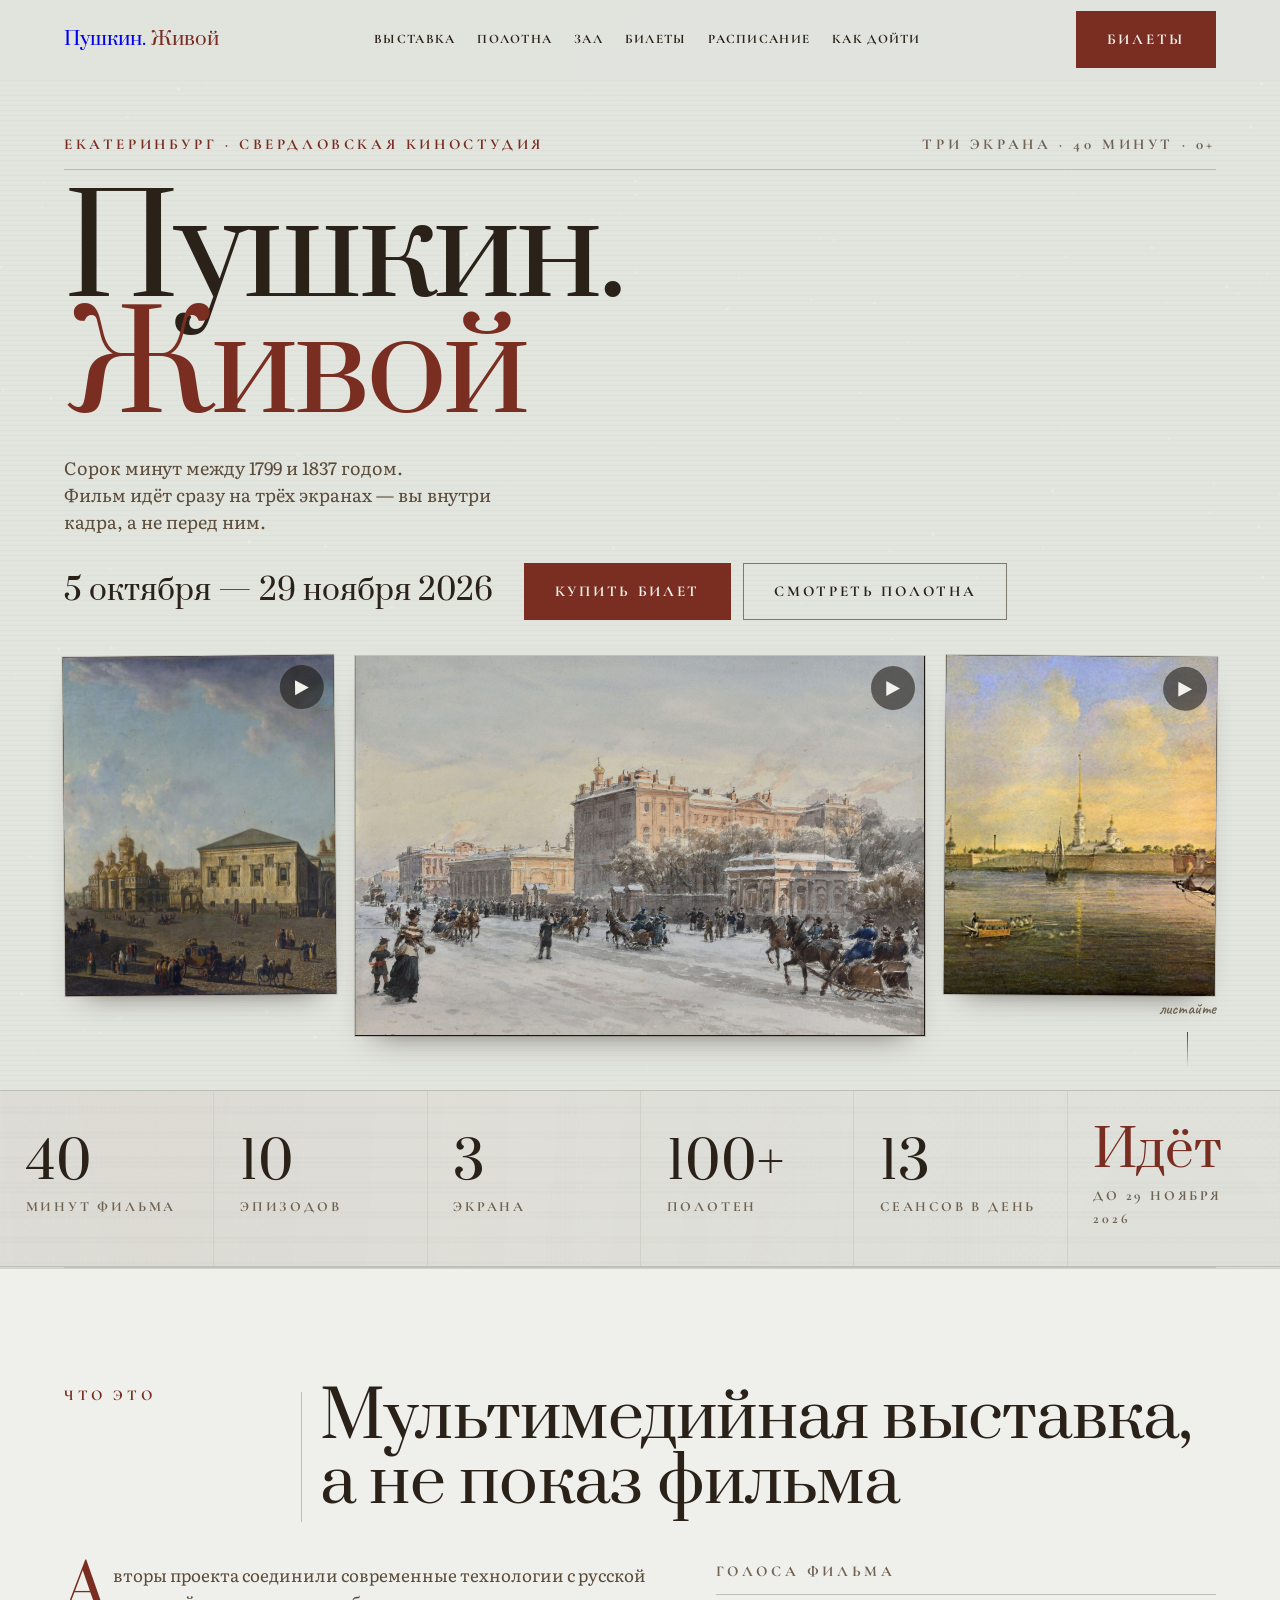
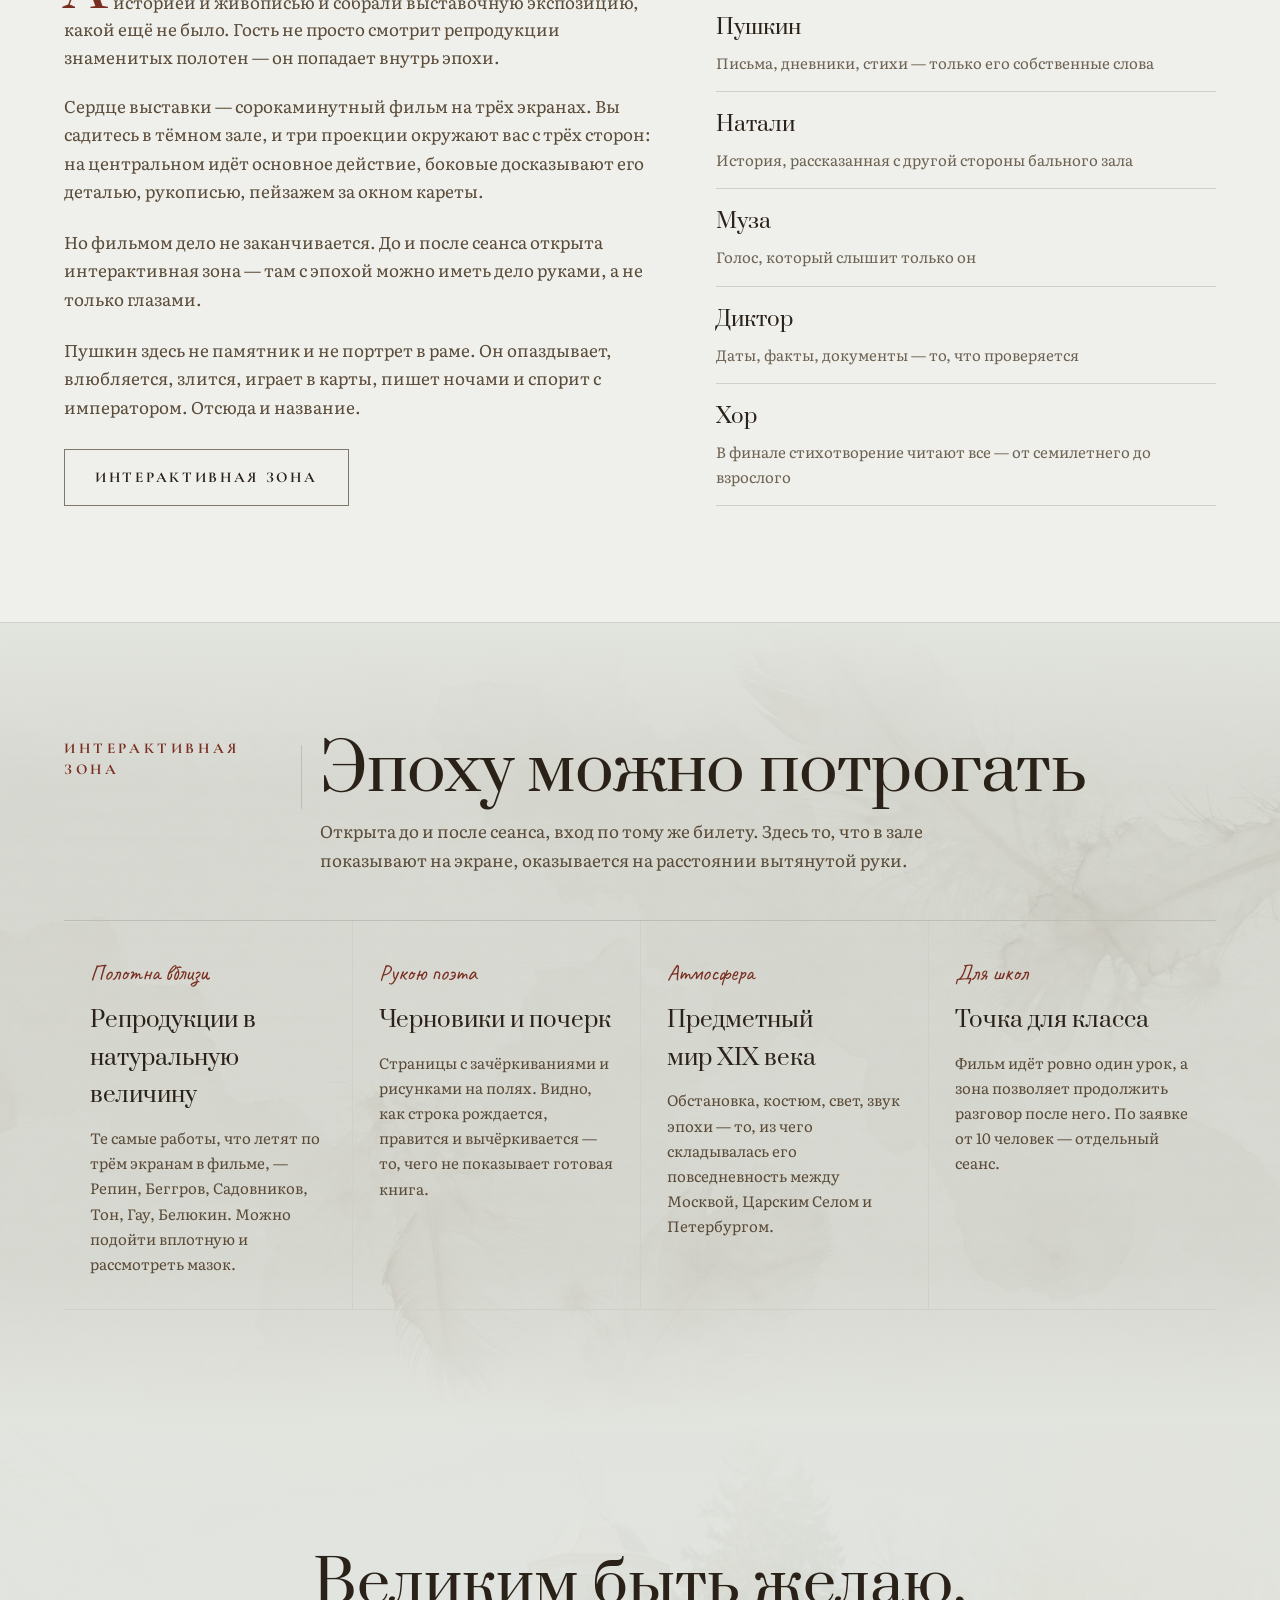
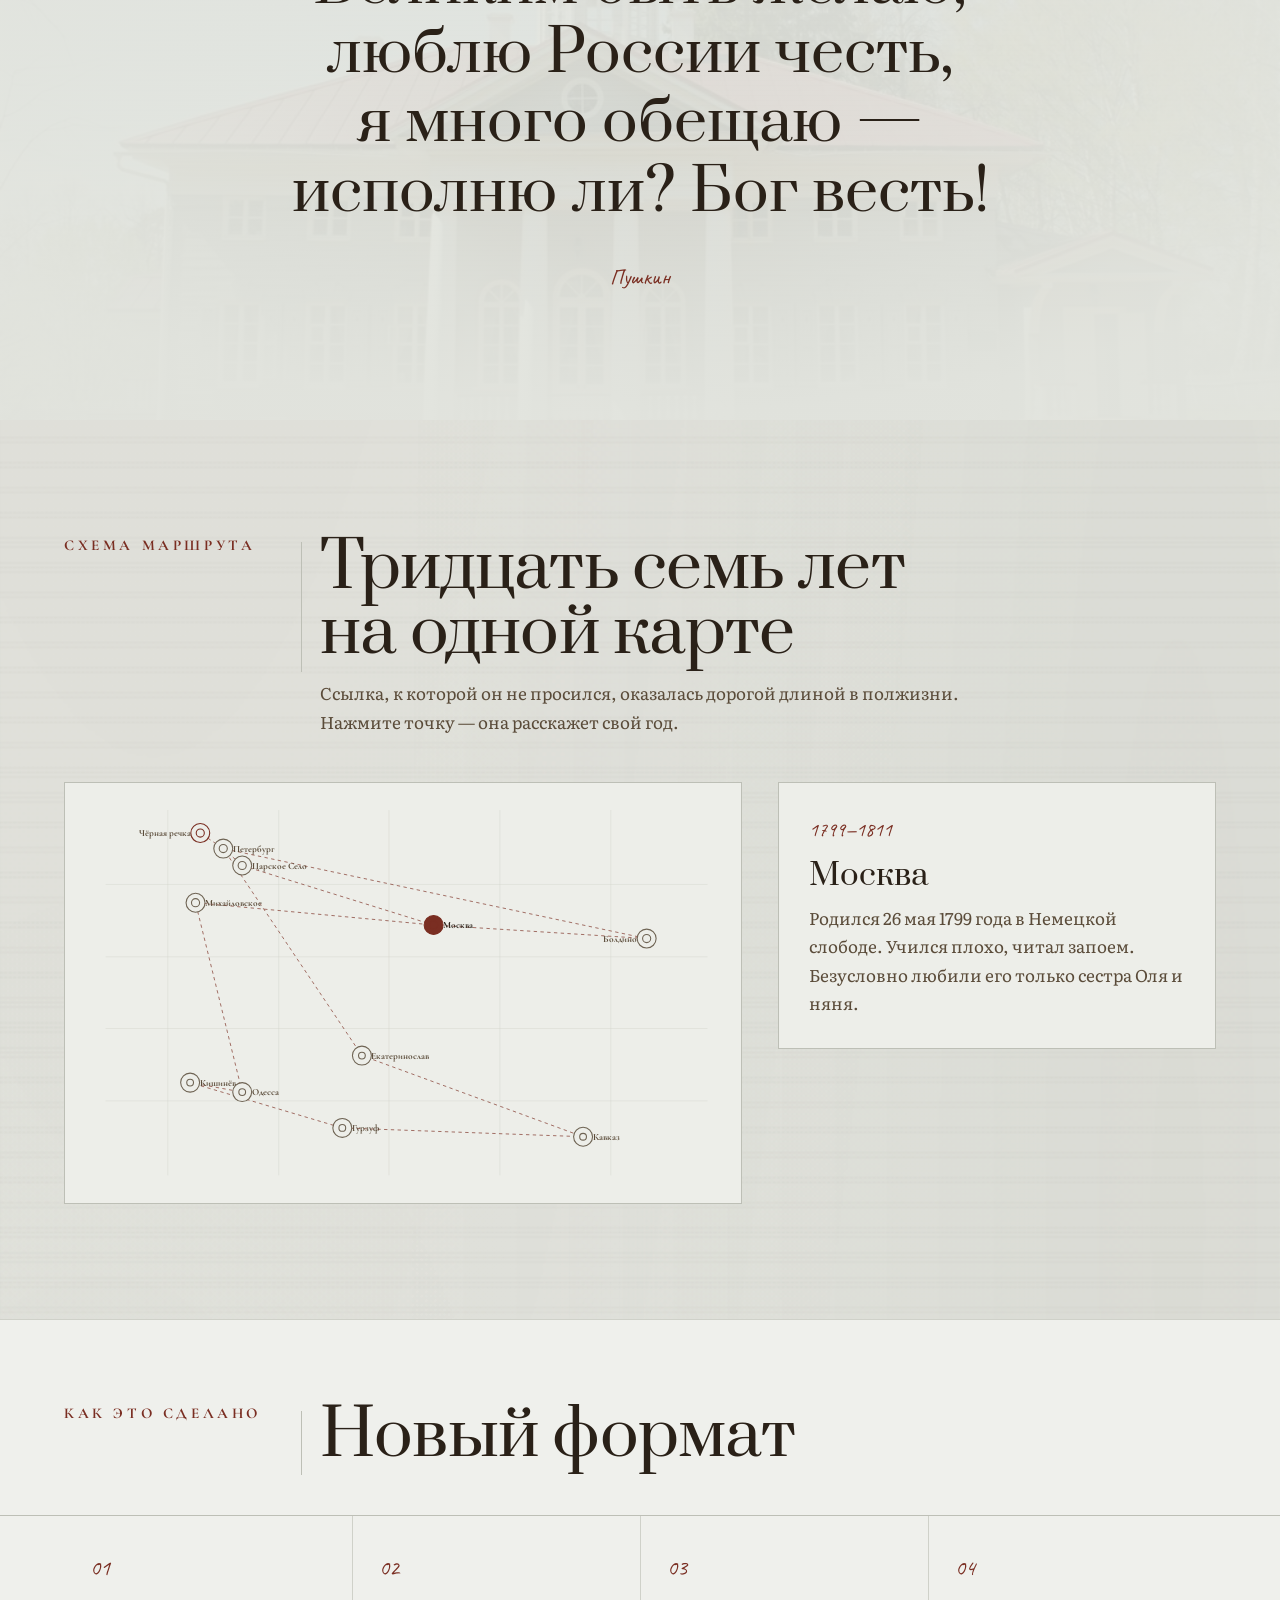
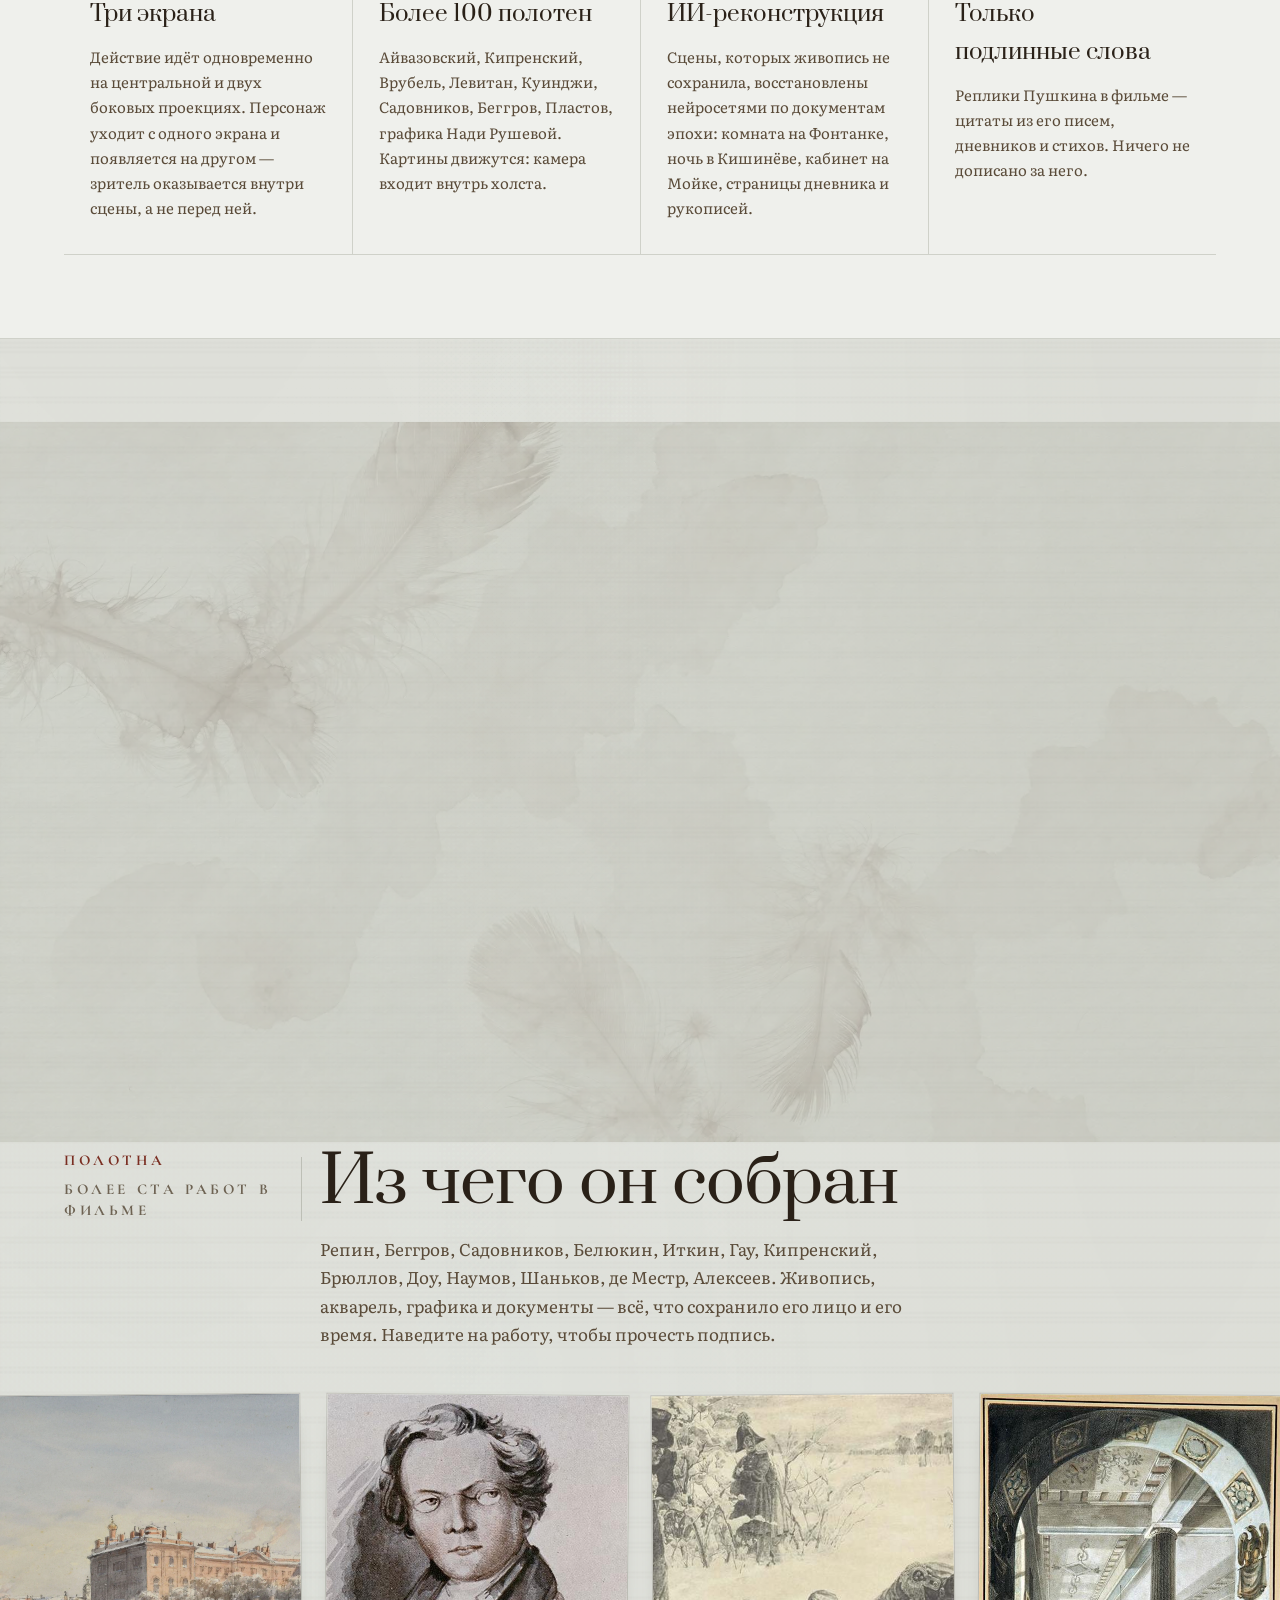
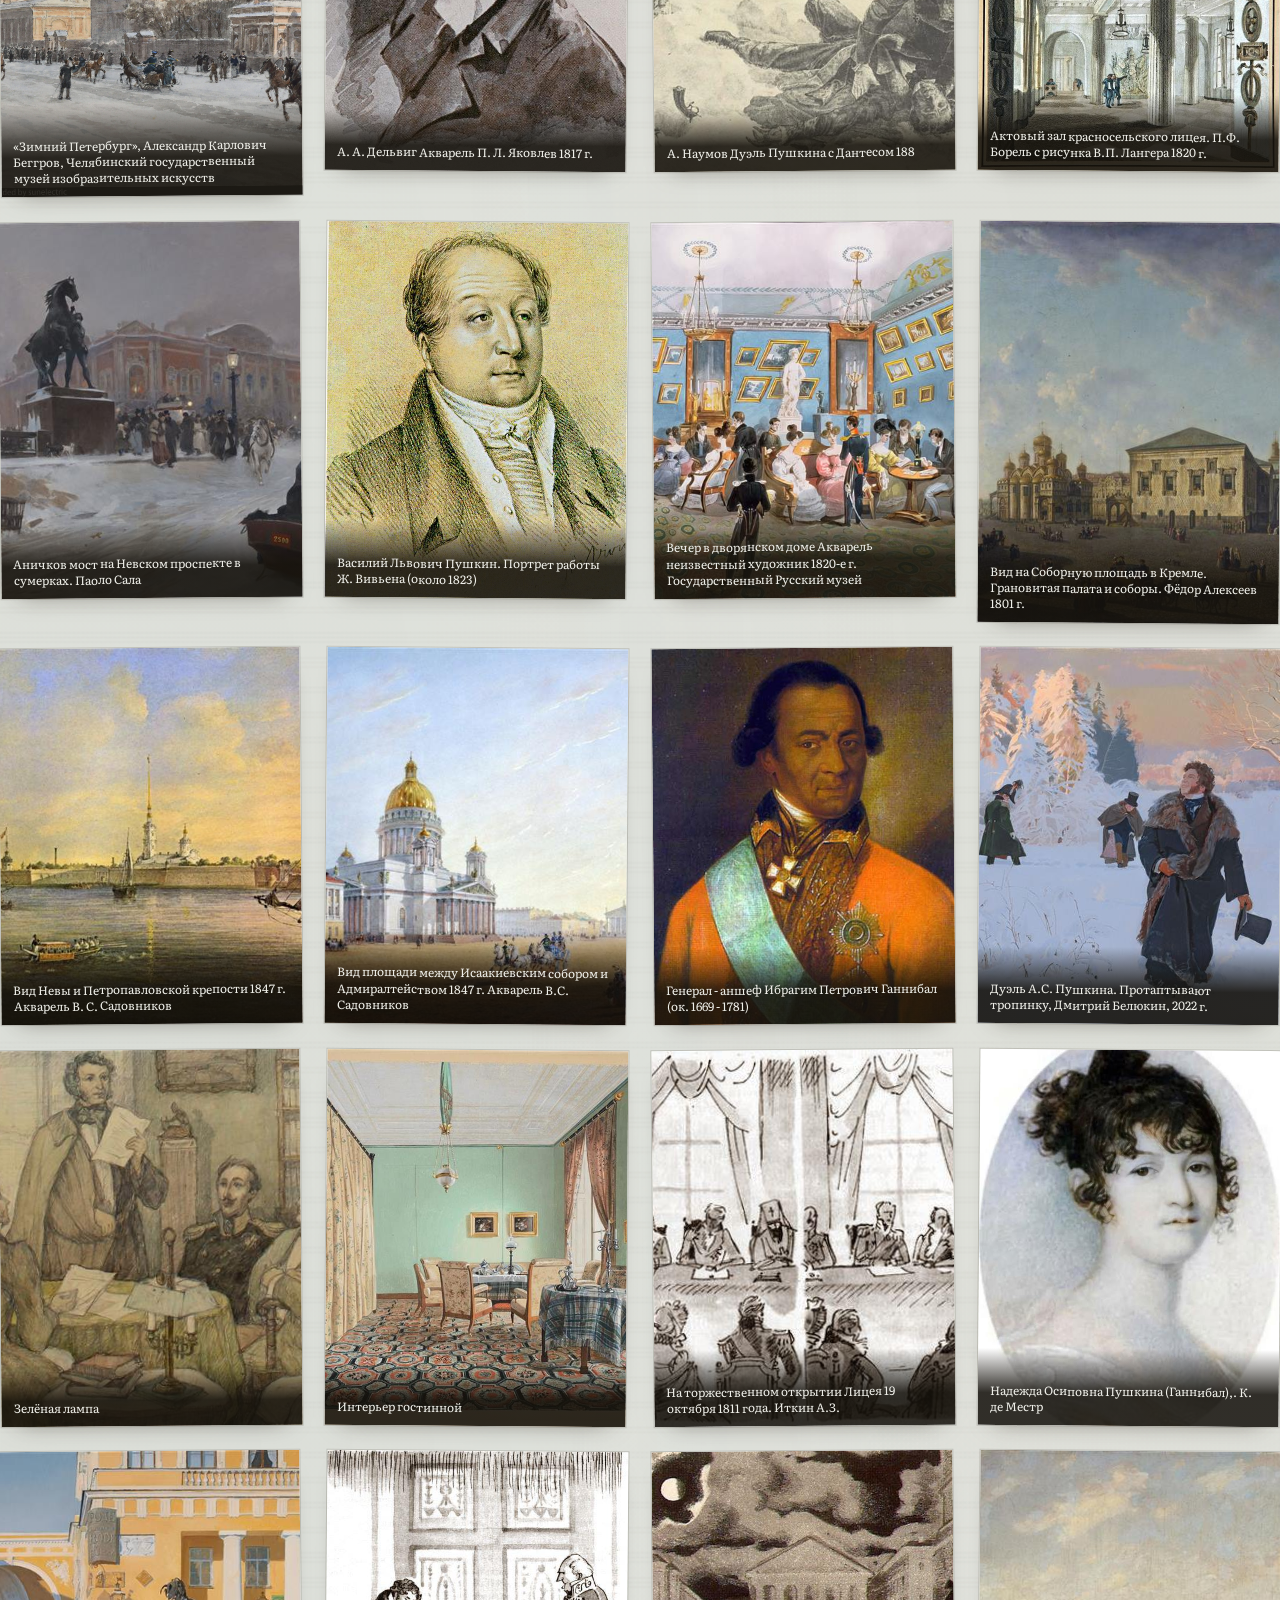
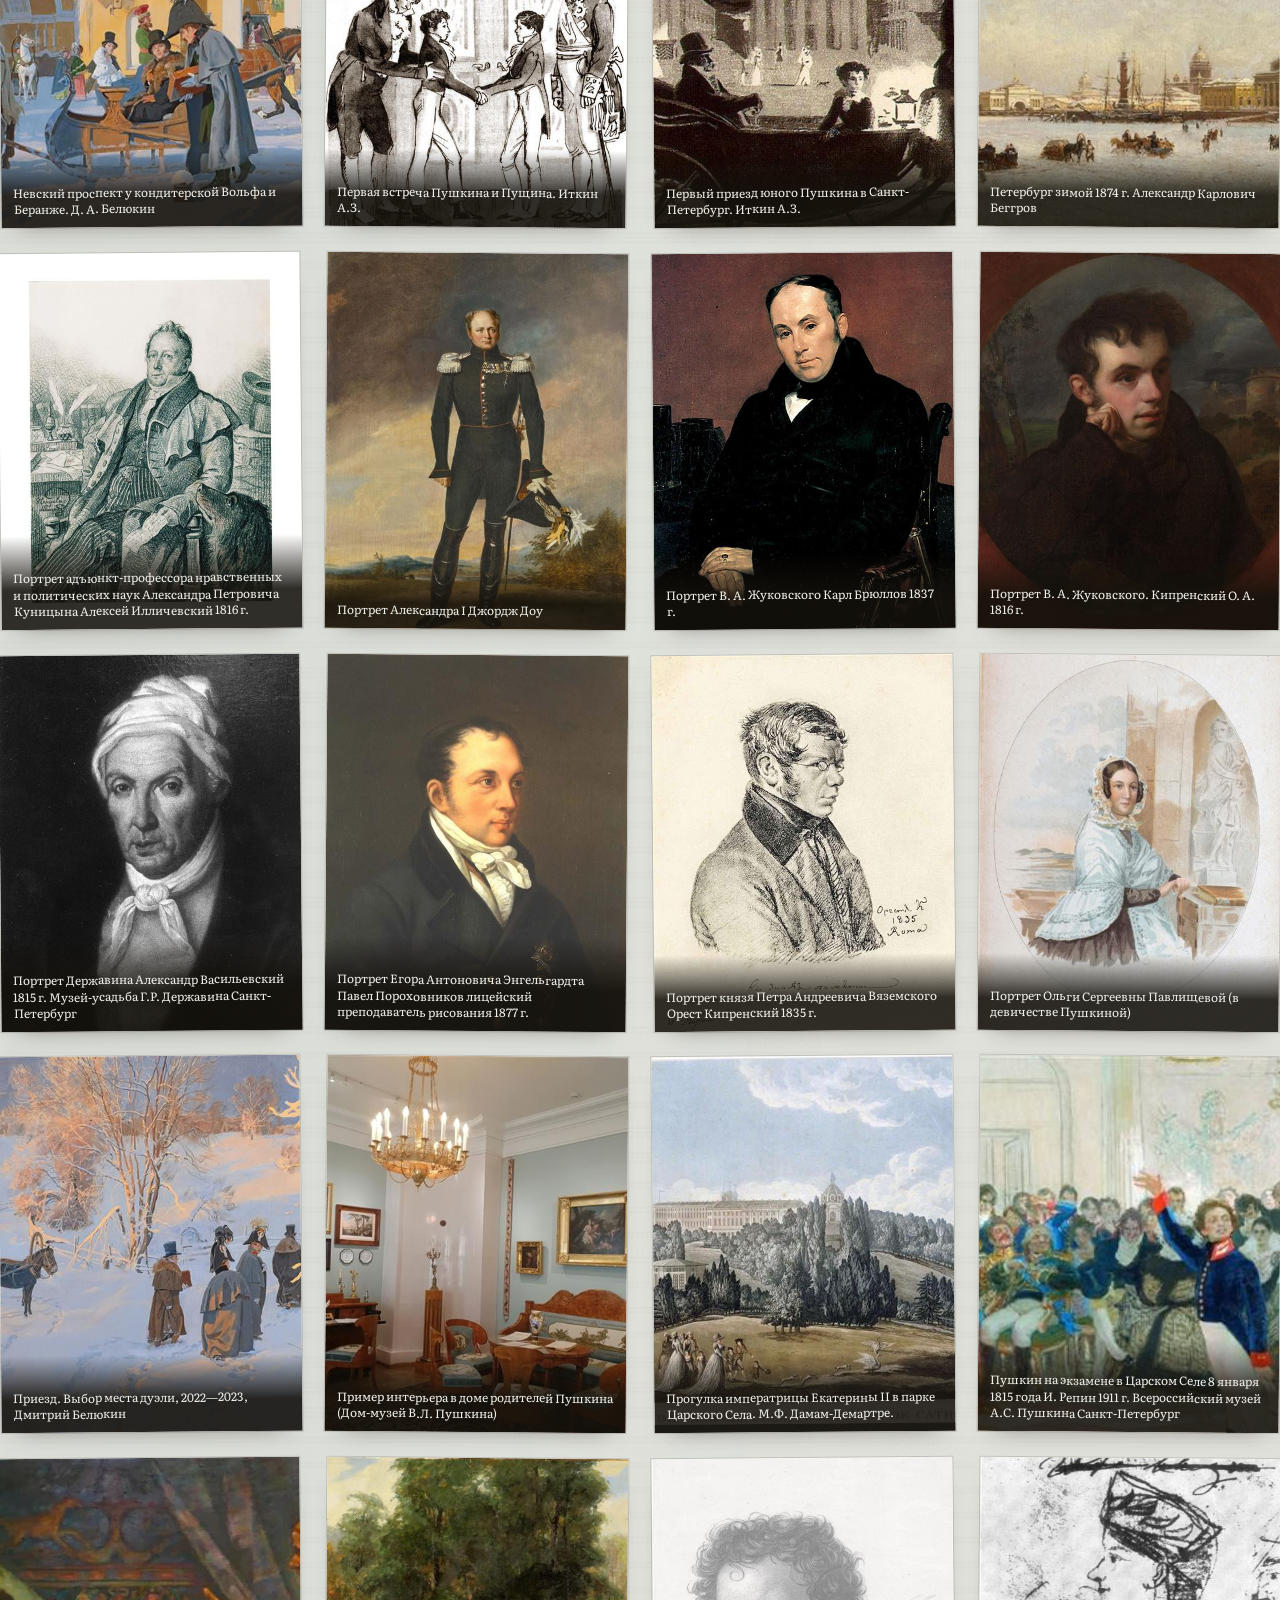
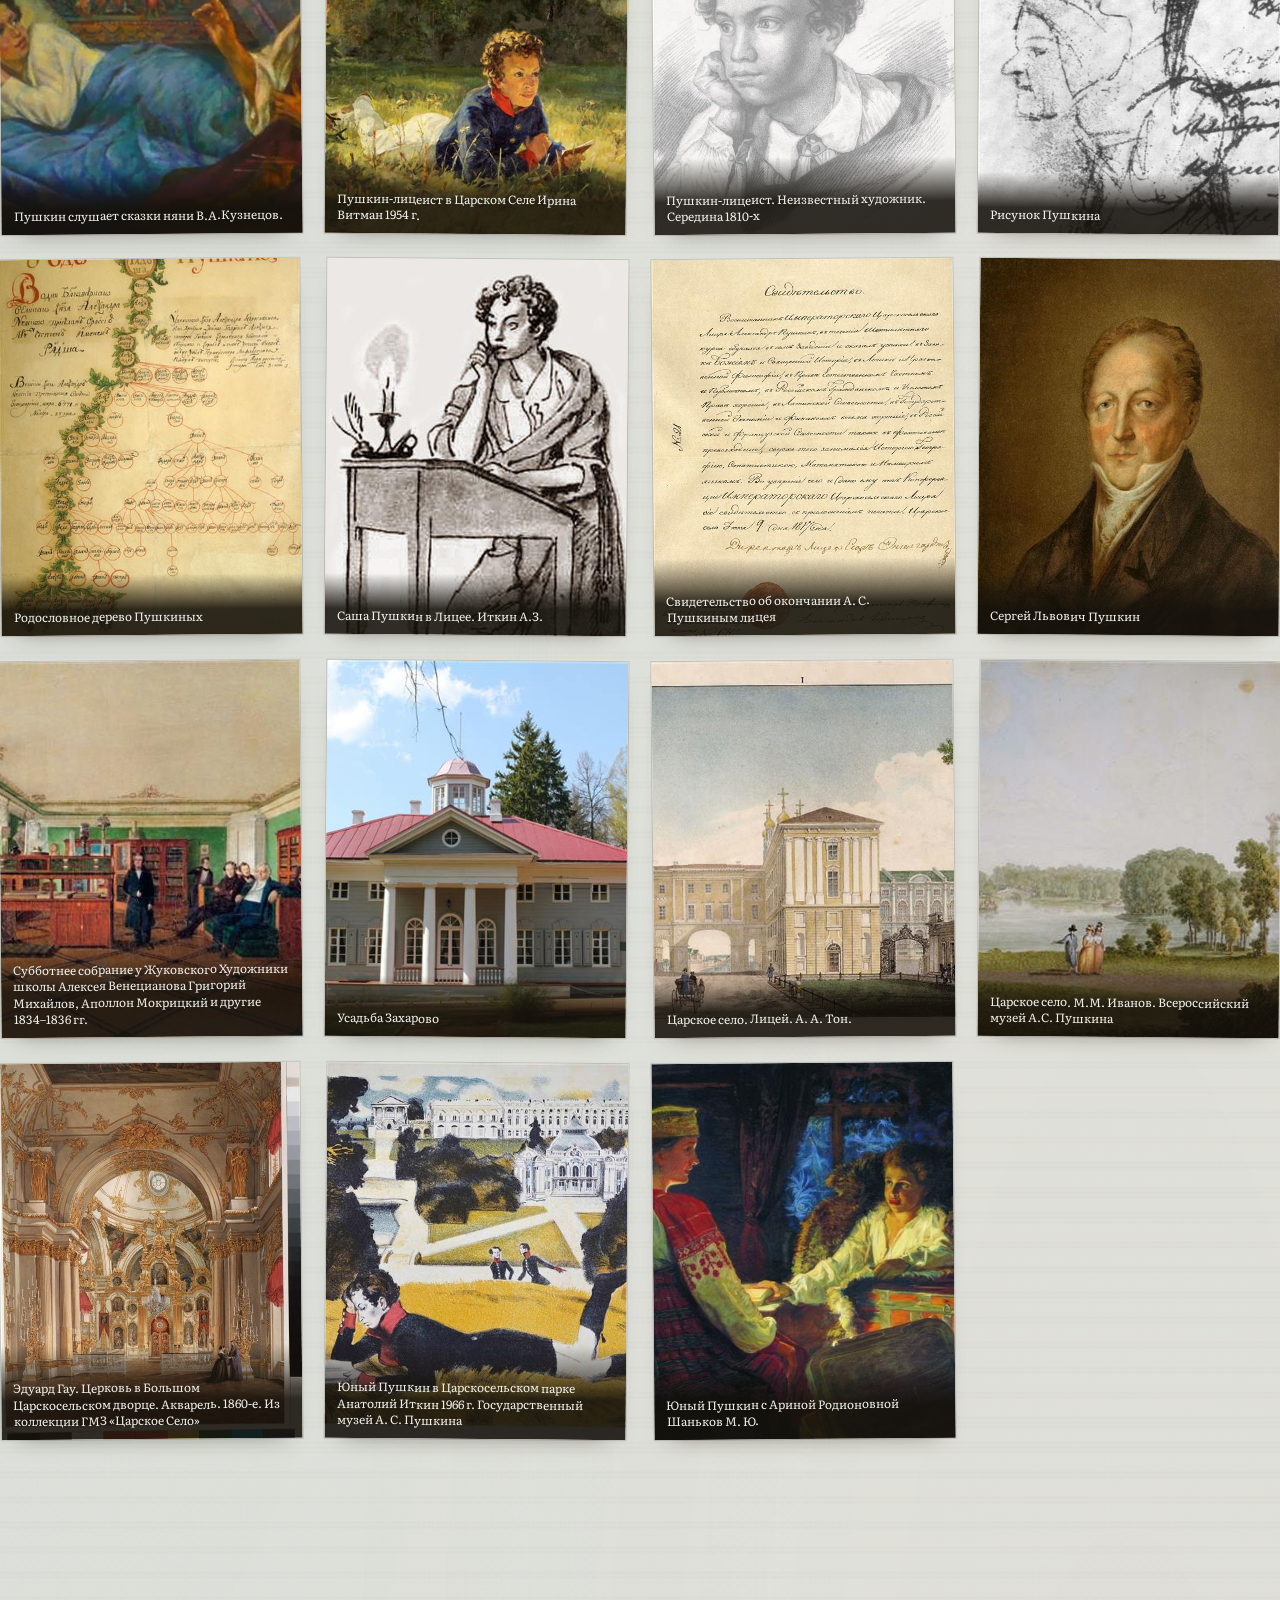
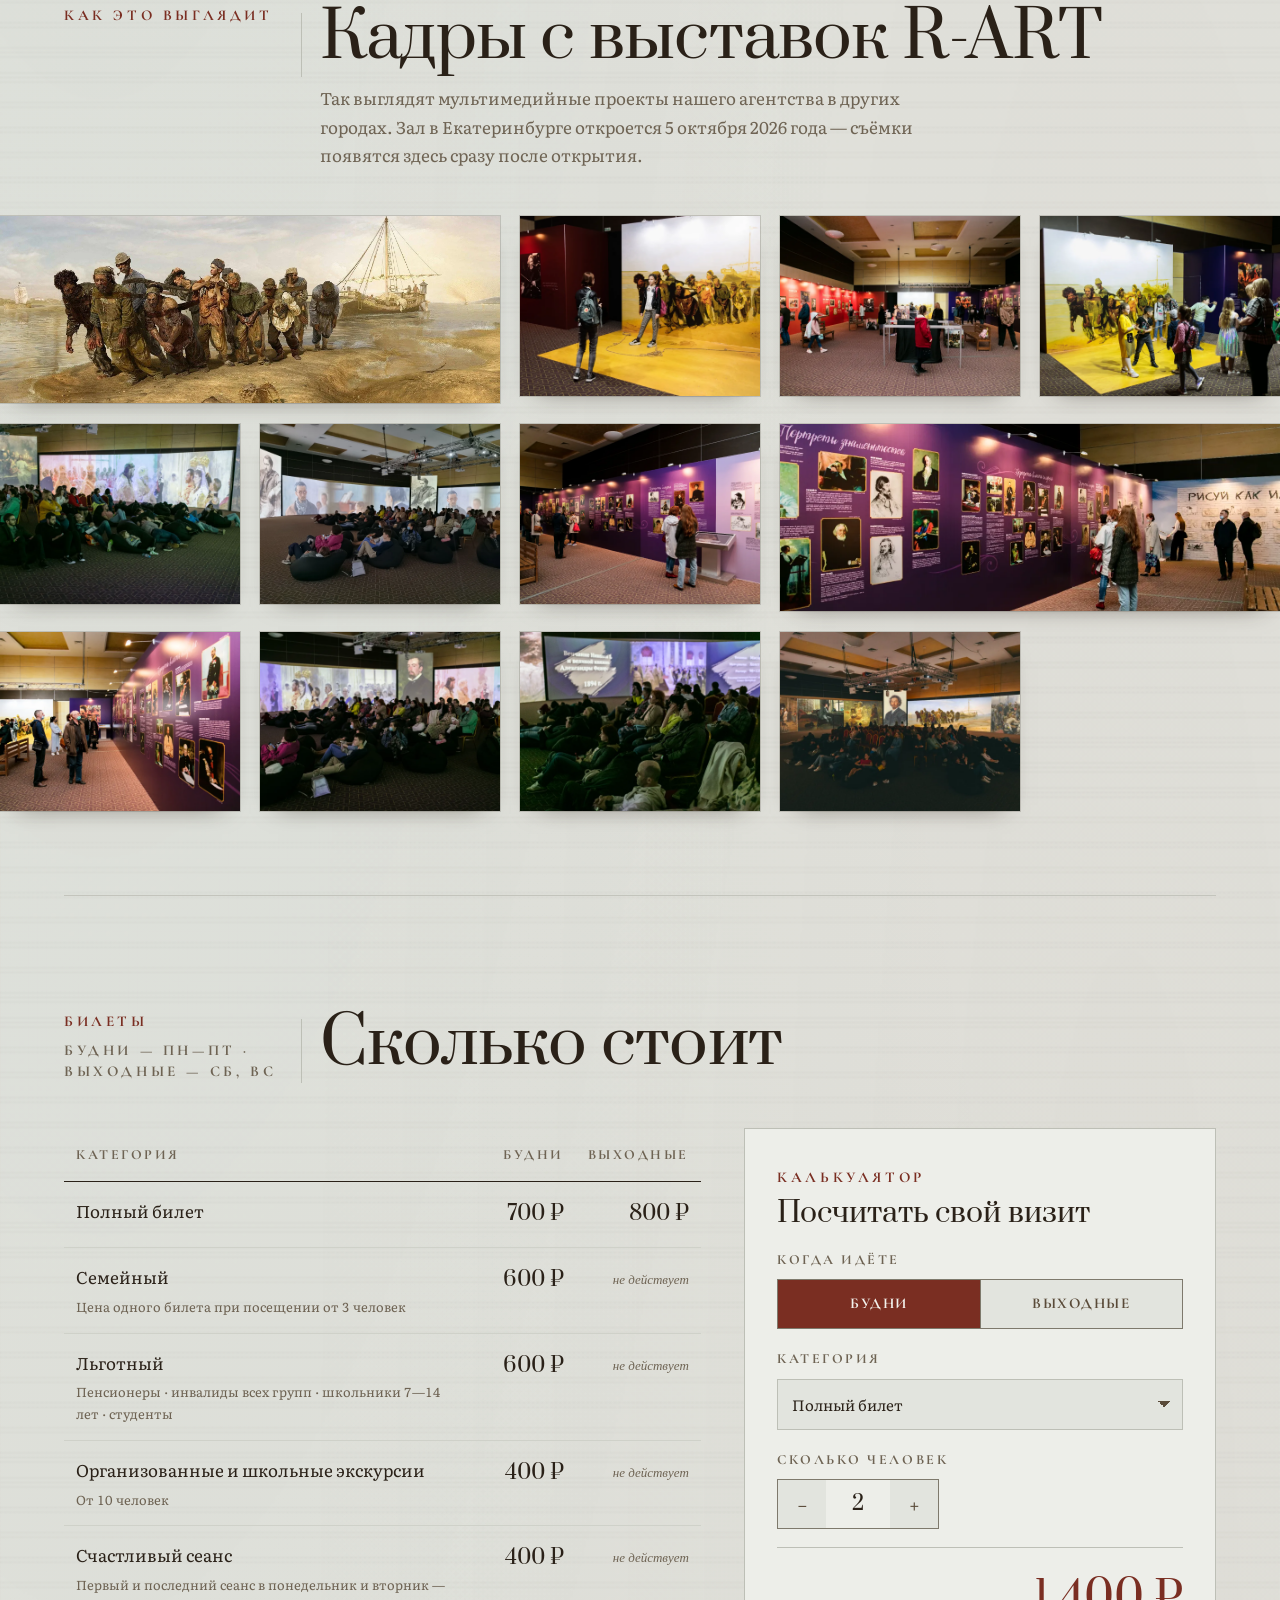
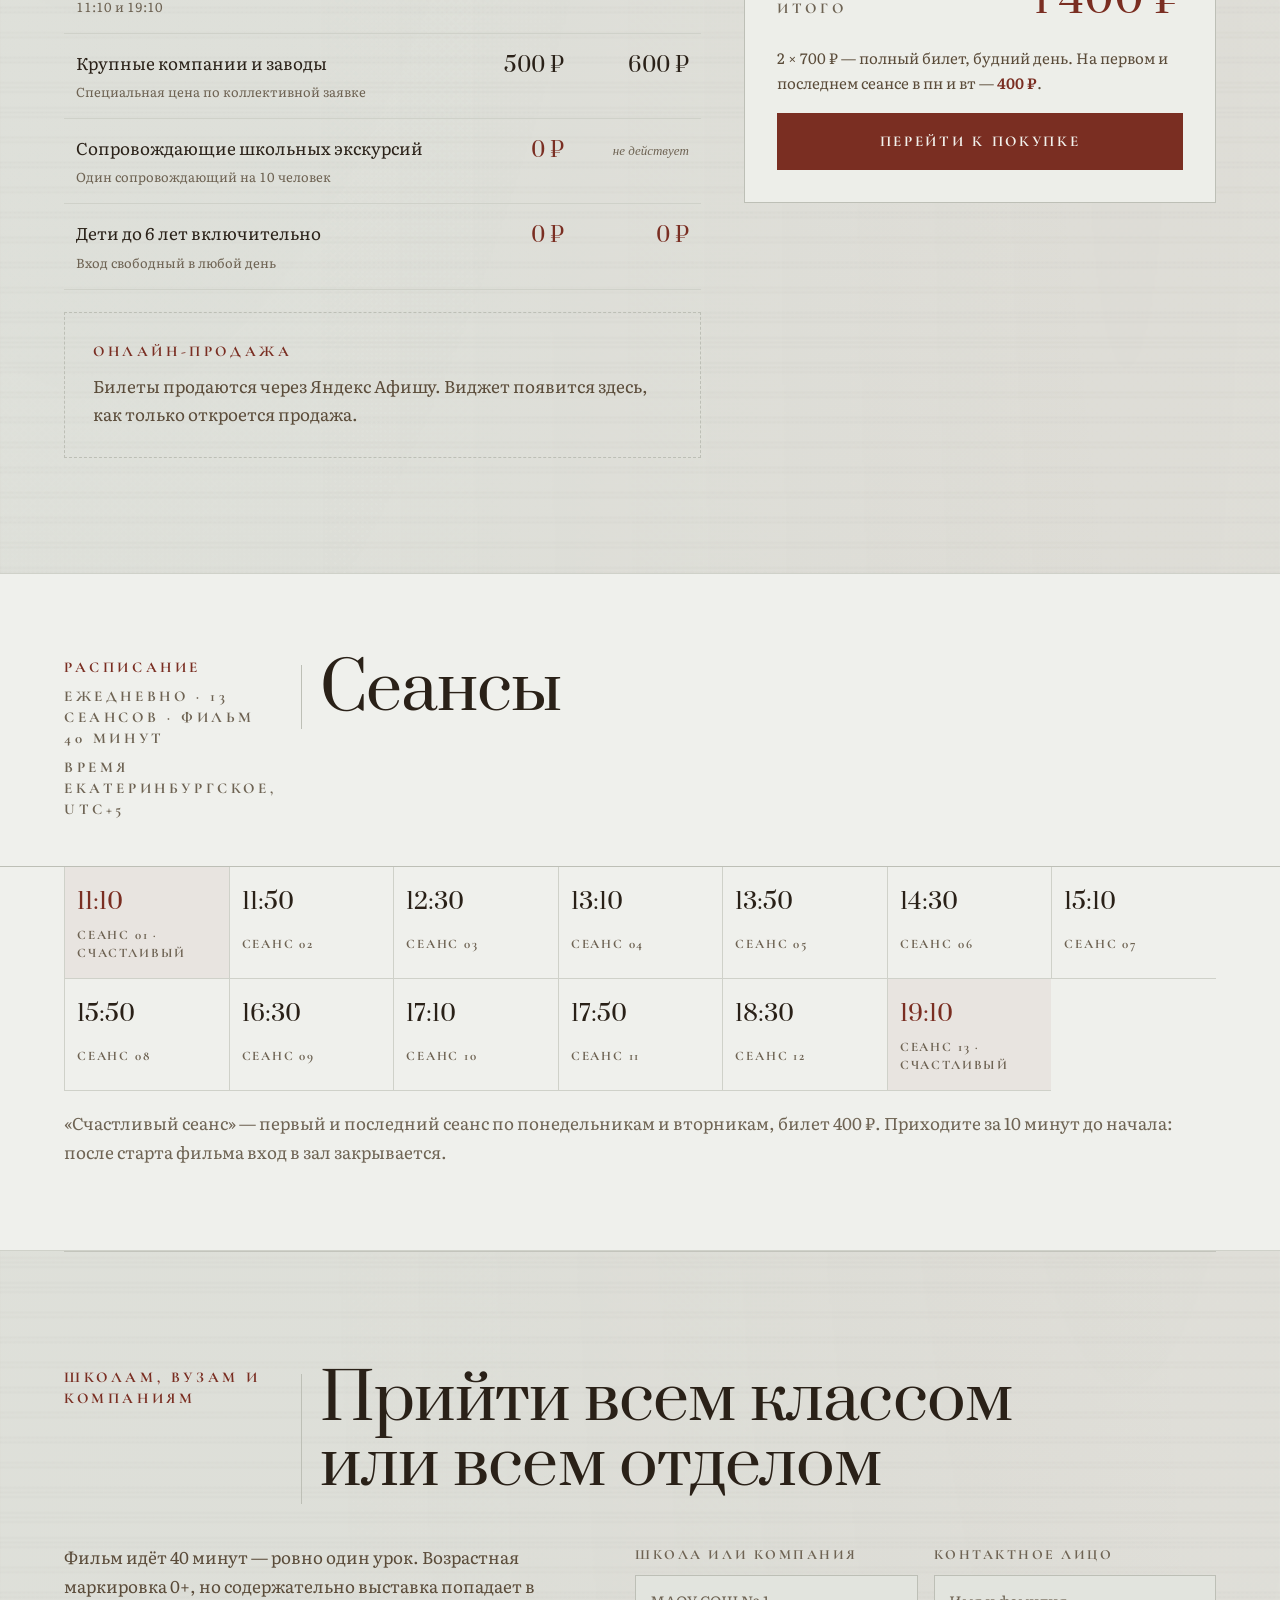
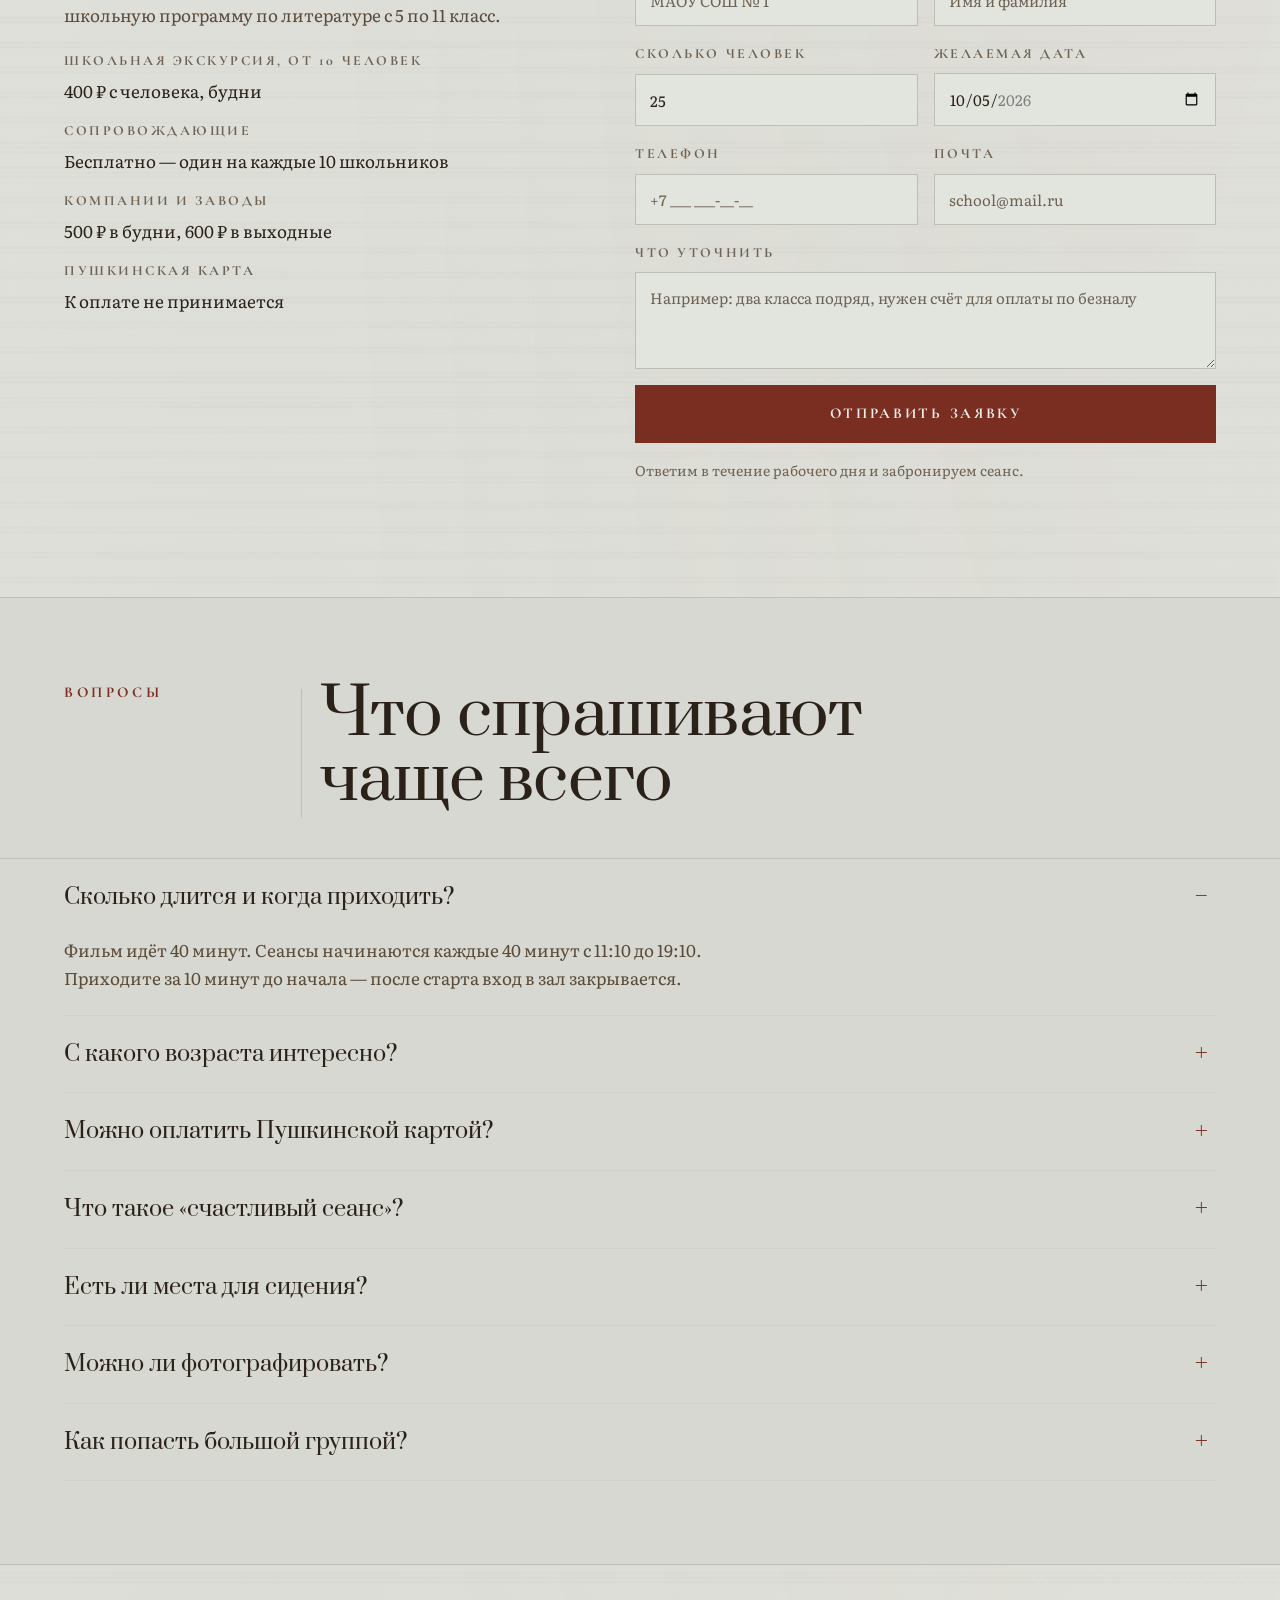
==== commit 5ff88329: "Убран блок эпизодов, починены наложение и эллипс Блок «Из чего собран фильм» удалён целиком: он пере" ====
--- a/site/index.html
+++ b/site/index.html
@@ -752,6 +752,38 @@
   text-align: left;
 }
 
+/* ---------- фон: лист перестаёт быть плоским ---------- */
+/* Ровная заливка на всю страницу и читалась как скучная.
+   Добавлен мягкий разлив тона — очень широкие пятна, которые
+   не читаются как рисунок, но убирают ощущение мёртвого поля. */
+.pj {
+  background-image:
+    var(--laid),
+    radial-gradient(120% 60% at 12% 4%,   rgba(122,46,34,.055), transparent 60%),
+    radial-gradient(100% 55% at 92% 26%,  rgba(90,75,57,.06),  transparent 62%),
+    radial-gradient(120% 50% at 8% 52%,   rgba(60,80,72,.05),  transparent 58%),
+    radial-gradient(110% 55% at 88% 76%,  rgba(122,46,34,.045), transparent 60%),
+    radial-gradient(130% 60% at 20% 97%,  rgba(90,75,57,.05),  transparent 62%);
+  background-attachment: scroll;
+}
+
+/* полосы разведены заметнее, иначе границы блоков не читались */
+.pj-sec--alt  { background-color: #EFF0EC; }
+.pj-sec--sunk { background-color: #D6D8D1; }
+
+/* «Полотна» тоже на живой подложке */
+#polotna { position: relative; isolation: isolate; overflow: hidden; }
+#polotna > * { position: relative; z-index: 2; }
+.pj-secbg {
+  position: absolute; inset: 0; z-index: 0;
+  width: 100%; height: 100%; object-fit: cover;
+  opacity: .34; transform: scaleX(-1);
+}
+.pj-secbg + .pj-vbg__scrim { z-index: 1; }
+
+/* подсказка паузы не должна раздуваться под размер родителя */
+.pj-playhint { width: 44px; height: 44px; min-width: 0; min-height: 0; flex: none; }
+
 </style>
 </head>
 <body style="margin:0;background:#06080F">
@@ -770,7 +802,8 @@
       <a class="pj-nav__brand" href="#pj">Пушкин.&nbsp;<span>Живой</span></a>
       <div class="pj-nav__links">
         <a href="#o-vystavke">Выставка</a>
-        <a href="#epizody">Эпизоды</a>
+        <a href="#polotna">Полотна</a>
+        <a href="#zal">Зал</a>
         <a href="#bilety">Билеты</a>
         <a href="#seansy">Расписание</a>
         <a href="#kak-dobratsya">Как дойти</a>
@@ -803,7 +836,7 @@
         <span class="pj-hero__dates">5 октября — 29 ноября 2026</span>
         <div class="pj-cta">
           <a class="pj-btn pj-btn--solid" href="#bilety">Купить билет</a>
-          <a class="pj-btn pj-btn--ghost" href="#epizody">Смотреть эпизоды</a>
+          <a class="pj-btn pj-btn--ghost" href="#polotna">Смотреть полотна</a>
         </div>
       </div>
     </div>
@@ -944,212 +977,6 @@
       <cite class="pj-band__c">Пушкин</cite>
     </blockquote>
   </section>
-
-  <!-- ══════════ ЭПИЗОДЫ ══════════ -->
-  <section class="pj-sec pj-sec--tight pj-eps-sec" id="epizody">
-    <div class="pj-wrap pj-sechead">
-      <div class="pj-sechead__row">
-        <span class="pj-slug">Хронометраж</span>
-        <span class="pj-slug pj-slug--dim">1799 — 1837 · десять эпизодов</span>
-      </div>
-      <h2 class="pj-h2">Из чего собран фильм</h2>
-    </div>
-
-    <div class="pj-eps pj-bleed" id="pj-eps">
-      <div class="pj-eps__stage">
-        <div class="pj-eps__inner">
-          <div class="pj-eps__frames" id="pj-ep-frames">
-
-            <!-- 00 · ПРОЛОГ -->
-            <article class="pj-ep is-on" data-i="0" style="--washA:rgba(90,130,200,.20);--washB:rgba(158,43,32,.16);--wx:26%;--wy:20%;--wx2:80%;--wy2:84%">
-              <div class="pj-ep__head">
-                <span class="pj-ep__years">Пролог · 27 января 1837</span>
-                <h3 class="pj-ep__t">Мгновение до выстрела</h3>
-              </div>
-              <div class="pj-ep__tri pj-tri">
-                <figure class="pj-screen" data-img="assets/art/mid/art-36.jpg"><span class="pj-screen__wash"></span><figcaption class="pj-screen__cap">«Приезд. Выбор места дуэли» · Дмитрий Белюкин · 2022—2023</figcaption></figure>
-                <figure class="pj-screen pj-screen--c" data-img="assets/art/mid/art-19.jpg" data-video="assets/video/art-19.mp4"><span class="pj-screen__wash"></span><figcaption class="pj-screen__cap">«Дуэль А. С. Пушкина. Протаптывают тропинку» · Дмитрий Белюкин · 2022</figcaption></figure>
-                <figure class="pj-screen" data-img="assets/art/mid/art-27.jpg"><span class="pj-screen__wash"></span><figcaption class="pj-screen__cap">«Петербург зимой» · А. К. Беггров · 1874</figcaption></figure>
-              </div>
-              <blockquote class="pj-ep__quote">
-                <p class="pj-ep__q">«О люди! жалкий род, достойный слёз и смеха! Жрецы минутного, поклонники успеха!»</p>
-                <span class="pj-ep__who">Пушкин · Санкт-Петербург, 15:30</span>
-              </blockquote>
-            </article>
-
-            <!-- 01 · ДЕТСТВО -->
-            <article class="pj-ep" data-i="1" style="--washA:rgba(217,164,65,.20);--washB:rgba(120,90,60,.20);--wx:30%;--wy:26%;--wx2:76%;--wy2:80%">
-              <div class="pj-ep__head">
-                <span class="pj-ep__years">Эпизод 1 · 1799—1811</span>
-                <h3 class="pj-ep__t">Детство. Москва</h3>
-              </div>
-              <div class="pj-ep__tri pj-tri">
-                <figure class="pj-screen" data-img="assets/art/mid/art-18.jpg"><span class="pj-screen__wash"></span><figcaption class="pj-screen__cap">Генерал-аншеф Ибрагим Петрович Ганнибал, прадед поэта</figcaption></figure>
-                <figure class="pj-screen pj-screen--c" data-img="assets/art/mid/art-54.jpg" data-video="assets/video/art-54.mp4"><span class="pj-screen__wash"></span><figcaption class="pj-screen__cap">«Юный Пушкин с Ариной Родионовной» · М. Ю. Шаньков</figcaption></figure>
-                <figure class="pj-screen" data-img="assets/art/mid/art-37.jpg"><span class="pj-screen__wash"></span><figcaption class="pj-screen__cap">Интерьер в доме родителей поэта · Дом-музей В. Л. Пушкина</figcaption></figure>
-              </div>
-              <blockquote class="pj-ep__quote">
-                <p class="pj-ep__q">«Учился я плохо. Но был до книг охотчив. Единственно, кто любили меня без условий, были сестра Оля и няня.»</p>
-                <span class="pj-ep__who">Пушкин</span>
-              </blockquote>
-            </article>
-
-            <!-- 02 · ЛИЦЕЙ -->
-            <article class="pj-ep" data-i="2" style="--washA:rgba(217,164,65,.22);--washB:rgba(70,110,160,.18);--wx:22%;--wy:30%;--wx2:84%;--wy2:74%">
-              <div class="pj-ep__head">
-                <span class="pj-ep__years">Эпизод 2 · 1811—1817</span>
-                <h3 class="pj-ep__t">Юность. Лицейское братство</h3>
-              </div>
-              <div class="pj-ep__tri pj-tri">
-                <figure class="pj-screen" data-img="assets/art/mid/art-50.jpg"><span class="pj-screen__wash"></span><figcaption class="pj-screen__cap">«Царское Село. Лицей» · А. А. Тон</figcaption></figure>
-                <figure class="pj-screen pj-screen--c" data-img="assets/art/mid/art-39.jpg" data-video="assets/video/art-39.mp4"><span class="pj-screen__wash"></span><figcaption class="pj-screen__cap">«Пушкин на экзамене в Царском Селе 8 января 1815 года» · И. Е. Репин · 1911 · Всероссийский музей А. С. Пушкина</figcaption></figure>
-                <figure class="pj-screen" data-img="assets/art/mid/art-52.jpg"><span class="pj-screen__wash"></span><figcaption class="pj-screen__cap">Церковь в Большом Царскосельском дворце · Эдуард Гау · 1860-е · ГМЗ «Царское Село»</figcaption></figure>
-              </div>
-              <blockquote class="pj-ep__quote">
-                <p class="pj-ep__q">«В те дни, когда в садах Лицея я безмятежно расцветал… являться муза стала мне.»</p>
-                <span class="pj-ep__who">Пушкин · подъём в 6:00, отбой в 22:00, шесть лет</span>
-              </blockquote>
-            </article>
-
-            <!-- 03 · ПЕТЕРБУРГ -->
-            <article class="pj-ep" data-i="3" style="--washA:rgba(120,150,200,.20);--washB:rgba(217,164,65,.14);--wx:34%;--wy:22%;--wx2:72%;--wy2:82%">
-              <div class="pj-ep__head">
-                <span class="pj-ep__years">Эпизод 3 · 1817—1820</span>
-                <h3 class="pj-ep__t">Петербург цитирует Пушкина</h3>
-              </div>
-              <div class="pj-ep__tri pj-tri">
-                <figure class="pj-screen" data-img="assets/art/mid/art-05.jpg" data-video="assets/video/art-05.mp4"><span class="pj-screen__wash"></span><figcaption class="pj-screen__cap">«Зелёная лампа»: чтение в кругу друзей</figcaption></figure>
-                <figure class="pj-screen pj-screen--c" data-img="assets/art/mid/art-17.jpg"><span class="pj-screen__wash"></span><figcaption class="pj-screen__cap">«Вид площади между Исаакиевским собором и Адмиралтейством» · В. С. Садовников · 1847</figcaption></figure>
-                <figure class="pj-screen" data-img="assets/art/mid/art-24.jpg"><span class="pj-screen__wash"></span><figcaption class="pj-screen__cap">«Невский проспект у кондитерской Вольфа и Беранже» · Д. А. Белюкин</figcaption></figure>
-              </div>
-              <blockquote class="pj-ep__quote">
-                <p class="pj-ep__q">«Я встаю в семь часов, пишу до обеда. Обедаю поздно. После — театр, или карты, или снова стихи. Я почти счастлив.»</p>
-                <span class="pj-ep__who">Пушкин · коллежский секретарь, жалованье 700 рублей в год</span>
-              </blockquote>
-            </article>
-
-            <!-- 04 · ЮГ -->
-            <article class="pj-ep" data-i="4" style="--washA:rgba(217,164,65,.24);--washB:rgba(40,140,150,.20);--wx:20%;--wy:74%;--wx2:80%;--wy2:24%">
-              <div class="pj-ep__head">
-                <span class="pj-ep__years">Эпизод 4 · 1820—1824</span>
-                <h3 class="pj-ep__t">Юг. Изгнание как свобода</h3>
-              </div>
-              <div class="pj-ep__tri pj-tri">
-                <figure class="pj-screen" data-img="assets/ep/ep4-l.webp"><span class="pj-screen__wash"></span><figcaption class="pj-screen__cap">А. И. Куинджи · «Днепр утром» · 1881</figcaption></figure>
-                <figure class="pj-screen pj-screen--c" data-img="assets/ep/ep4-c.webp" data-video="assets/video/ep4-c.mp4"><span class="pj-screen__wash"></span><figcaption class="pj-screen__cap">И. К. Айвазовский · «Пушкин на берегу Чёрного моря» · 1887</figcaption></figure>
-                <figure class="pj-screen" data-img="assets/ep/ep4-r.webp"><span class="pj-screen__wash"></span><figcaption class="pj-screen__cap">И. К. Айвазовский · «Гурзуф» · 1859 · Художественный музей, Харьков</figcaption></figure>
-              </div>
-              <blockquote class="pj-ep__quote">
-                <p class="pj-ep__q">«Лети, корабль, неси меня к пределам дальным по грозной прихоти обманчивых морей…»</p>
-                <span class="pj-ep__who">Пушкин · Екатеринослав, Кавказ, Гурзуф, Кишинёв, Одесса</span>
-              </blockquote>
-            </article>
-
-            <!-- 05 · МИХАЙЛОВСКОЕ -->
-            <article class="pj-ep" data-i="5" style="--washA:rgba(150,170,140,.18);--washB:rgba(217,164,65,.18);--wx:28%;--wy:34%;--wx2:78%;--wy2:78%">
-              <div class="pj-ep__head">
-                <span class="pj-ep__years">Эпизод 5 · 1824—1826</span>
-                <h3 class="pj-ep__t">Михайловское</h3>
-              </div>
-              <div class="pj-ep__tri pj-tri">
-                <figure class="pj-screen" data-img="assets/ep/ep5-l.webp"><span class="pj-screen__wash"></span><figcaption class="pj-screen__cap">П. А. Александров с оригинала И. С. Иванова · «Михайловское. Вид усадьбы» · 1837</figcaption></figure>
-                <figure class="pj-screen pj-screen--c" data-img="assets/ep/ep5-c.webp" data-video="assets/video/ep5-c.mp4"><span class="pj-screen__wash"></span><figcaption class="pj-screen__cap">М. А. Врубель · «Царевна-Лебедь» · 1900 · ГТГ — оживают сказки няни</figcaption></figure>
-                <figure class="pj-screen" data-img="assets/ep/ep5-r.webp"><span class="pj-screen__wash"></span><figcaption class="pj-screen__cap">И. Геллер · «Пушкин и няня»</figcaption></figure>
-              </div>
-              <blockquote class="pj-ep__quote">
-                <p class="pj-ep__q">«Подруга дней моих суровых, голубка дряхлая моя! Одна в глуши лесов сосновых давно, давно ты ждёшь меня…»</p>
-                <span class="pj-ep__who">Пушкин · «Няне», 1826 · триста вёрст от Петербурга</span>
-              </blockquote>
-            </article>
-
-            <!-- 06 · ИМПЕРАТОР -->
-            <article class="pj-ep" data-i="6" style="--washA:rgba(158,43,32,.18);--washB:rgba(217,164,65,.18);--wx:76%;--wy:24%;--wx2:24%;--wy2:80%">
-              <div class="pj-ep__head">
-                <span class="pj-ep__years">Эпизод 6 · 1826—1830</span>
-                <h3 class="pj-ep__t">Возвращение. Поэт и император</h3>
-              </div>
-              <div class="pj-ep__tri pj-tri">
-                <figure class="pj-screen" data-img="assets/ep/ep6-l.webp"><span class="pj-screen__wash"></span><figcaption class="pj-screen__cap">Дж. Доу · Портрет А. Х. Бенкендорфа · ок. 1819—1820 · Военная галерея Зимнего дворца</figcaption></figure>
-                <figure class="pj-screen pj-screen--c" data-img="assets/ep/ep6-c.webp"><span class="pj-screen__wash"></span><figcaption class="pj-screen__cap">О. А. Кипренский · Портрет А. С. Пушкина · 1827 · холст, масло · ГТГ</figcaption></figure>
-                <figure class="pj-screen" data-img="assets/ep/ep6-r.webp"><span class="pj-screen__wash"></span><figcaption class="pj-screen__cap">Дж. Доу · Портрет великого князя Николая Павловича · 1821</figcaption></figure>
-              </div>
-              <blockquote class="pj-ep__quote">
-                <p class="pj-ep__q">«Я только что разговаривал с умнейшим человеком России.»</p>
-                <span class="pj-ep__who">Николай I · 8 сентября 1826, сразу после разговора в Кремле</span>
-              </blockquote>
-            </article>
-
-            <!-- 07 · БОЛДИНО -->
-            <article class="pj-ep" data-i="7" style="--washA:rgba(217,164,65,.26);--washB:rgba(140,80,40,.20);--wx:32%;--wy:70%;--wx2:74%;--wy2:26%">
-              <div class="pj-ep__head">
-                <span class="pj-ep__years">Эпизод 7 · осень 1830</span>
-                <h3 class="pj-ep__t">Болдино</h3>
-              </div>
-              <div class="pj-ep__tri pj-tri">
-                <figure class="pj-screen" data-img="assets/ep/ep7-l.webp"><span class="pj-screen__wash"></span><figcaption class="pj-screen__cap">А. А. Пластов · «Пушкин в Болдине» · 1949 · фонды ГМП</figcaption></figure>
-                <figure class="pj-screen pj-screen--c" data-img="assets/ep/ep7-c.webp" data-video="assets/video/ep7-c.mp4"><span class="pj-screen__wash"></span><figcaption class="pj-screen__cap">И. И. Левитан · «Золотая осень» · 1895 · ГТГ</figcaption></figure>
-                <figure class="pj-screen" data-img="assets/ep/ep7-r.webp"><span class="pj-screen__wash"></span><figcaption class="pj-screen__cap">В. Хазов · Болдинские акварели · холерные карантины перекрыли дороги</figcaption></figure>
-              </div>
-              <blockquote class="pj-ep__quote">
-                <p class="pj-ep__q">«Белкин — мой добрый приятель. Если б нашёлся издатель, я б охотно его сочинениям дал своё имя…»</p>
-                <span class="pj-ep__who">Пушкин · письмо Плетнёву, октябрь 1830</span>
-              </blockquote>
-            </article>
-
-            <!-- 08 · НАТАЛИ -->
-            <article class="pj-ep" data-i="8" style="--washA:rgba(220,190,190,.16);--washB:rgba(217,164,65,.18);--wx:24%;--wy:26%;--wx2:80%;--wy2:76%">
-              <div class="pj-ep__head">
-                <span class="pj-ep__years">Эпизод 8 · 1830—1836</span>
-                <h3 class="pj-ep__t">Натали</h3>
-              </div>
-              <div class="pj-ep__tri pj-tri">
-                <figure class="pj-screen" data-img="assets/ep/ep8-l.webp"><span class="pj-screen__wash"></span><figcaption class="pj-screen__cap">А. П. Брюллов · Н. Н. Пушкина · 1831—1832 · бумага, акварель</figcaption></figure>
-                <figure class="pj-screen pj-screen--c" data-img="assets/ep/ep8-c.webp" data-video="assets/video/ep8-c.mp4"><span class="pj-screen__wash"></span><figcaption class="pj-screen__cap">В. Комаров · «Знакомство Пушкина с Гончаровой» · бал у танцмейстера Йогеля, зима 1828</figcaption></figure>
-                <figure class="pj-screen" data-img="assets/ep/ep8-r.webp"><span class="pj-screen__wash"></span><figcaption class="pj-screen__cap">Н. Рушева · «Н. Н. Пушкина с детьми» · 1966 · из цикла «Пушкиниана»</figcaption></figure>
-              </div>
-              <blockquote class="pj-ep__quote">
-                <p class="pj-ep__q">«Я влюблён, я очарован, я совсем огончарован!»</p>
-                <span class="pj-ep__who">Пушкин · ему двадцать девять, ей шестнадцать</span>
-              </blockquote>
-            </article>
-
-            <!-- 09 · ФИНАЛ -->
-            <article class="pj-ep" data-i="9" style="--washA:rgba(158,43,32,.22);--washB:rgba(60,80,130,.22);--wx:70%;--wy:78%;--wx2:26%;--wy2:22%">
-              <div class="pj-ep__head">
-                <span class="pj-ep__years">Эпизод 9 · 1837</span>
-                <h3 class="pj-ep__t">Финал</h3>
-              </div>
-              <div class="pj-ep__tri pj-tri">
-                <figure class="pj-screen" data-img="assets/art/mid/art-10.jpg"><span class="pj-screen__wash"></span><figcaption class="pj-screen__cap">«Дуэль Пушкина с Дантесом» · А. А. Наумов · 1884</figcaption></figure>
-                <figure class="pj-screen pj-screen--c" data-img="assets/ep/ep9-c.webp" data-video="assets/video/ep9-c.mp4"><span class="pj-screen__wash"></span><figcaption class="pj-screen__cap">Ю. Г. Чистяков · из серии «А. Пушкин» · бумага, акварель · 1982</figcaption></figure>
-                <figure class="pj-screen" data-img="assets/ep/ep9-r.webp"><span class="pj-screen__wash"></span><figcaption class="pj-screen__cap">ИИ-реконструкция: часы в доме Пушкиных — время идёт назад</figcaption></figure>
-              </div>
-              <blockquote class="pj-ep__quote">
-                <p class="pj-ep__q">«Требую, чтобы ты не мстил за мою смерть, прощаю ему и хочу умереть христианином.»</p>
-                <span class="pj-ep__who">Пушкин · Чёрная речка, 27 января 1837, 16:30</span>
-              </blockquote>
-            </article>
-
-          </div>
-
-          <div class="pj-rail" aria-hidden="false">
-            <span class="pj-rail__y">1799</span>
-            <div class="pj-rail__track" id="pj-rail" role="tablist" aria-label="Переход к эпизоду"></div>
-            <span class="pj-rail__y">1837</span>
-          </div>
-        </div>
-      </div>
-
-      <div class="pj-eps__steps" aria-hidden="true">
-        <div class="pj-eps__step"></div><div class="pj-eps__step"></div><div class="pj-eps__step"></div>
-        <div class="pj-eps__step"></div><div class="pj-eps__step"></div><div class="pj-eps__step"></div>
-        <div class="pj-eps__step"></div><div class="pj-eps__step"></div><div class="pj-eps__step"></div>
-        <div class="pj-eps__step"></div>
-      </div>
-    </div>
-  </section>
-
-  <div class="pj-wrap"><div class="pj-rule"></div></div>
 
   <!-- ══════════ МАРШРУТ ══════════ -->
   <section class="pj-sec pj-wrap" id="marshrut">
@@ -1230,6 +1057,8 @@
 
   <!-- ══════════ ПОЛОТНА ══════════ -->
   <section class="pj-sec pj-sec--tight" id="polotna">
+    <video class="pj-secbg" src="assets/video/bg-ink.mp4" poster="assets/art/bg-ink.jpg" autoplay muted loop playsinline preload="none" aria-hidden="true"></video>
+    <div class="pj-vbg__scrim" aria-hidden="true"></div>
     <div class="pj-wrap pj-sechead">
       <div class="pj-sechead__row">
         <span class="pj-slug">Полотна</span>
@@ -1298,9 +1127,9 @@
   <!-- ══════════ ЗАЛ ══════════ -->
   <section class="pj-sec pj-sec--tight" id="zal">
     <div class="pj-wrap pj-sechead">
-      <span class="pj-slug">Зал</span>
-      <h2 class="pj-h2">Темнота, в которой всё светится</h2>
-      <p class="pj-body pj-dim">Кадры мультимедийных проектов креативного агентства R-ART. Зал в Екатеринбурге откроется 5 октября 2026 года.</p>
+      <span class="pj-slug">Как это выглядит</span>
+      <h2 class="pj-h2">Кадры с выставок R-ART</h2>
+      <p class="pj-body pj-dim">Так выглядят мультимедийные проекты нашего агентства в других городах. Зал в Екатеринбурге откроется 5 октября 2026 года — съёмки появятся здесь сразу после открытия.</p>
     </div>
     <div class="pj-bleed">
       <div class="pj-gal" id="pj-gal">
@@ -1846,6 +1675,10 @@
     var ICON_PLAY  = '<svg viewBox="0 0 12 12" aria-hidden="true"><path d="M1 0 L12 6 L1 12 Z"></path></svg>';
 
     function makeToggle(v) {
+      // фоновые видео целых секций не трогаем: их родитель — вся секция,
+      // и круглая подсказка растягивалась в гигантский эллипс через всю страницу
+      if (v.classList.contains('pj-vbg__v') || v.classList.contains('pj-band__v') ||
+          v.classList.contains('pj-secbg')) return;
       var box = v.parentElement;
       if (!box || box.querySelector('.pj-playhint')) return;
       if (getComputedStyle(box).position === 'static') box.style.position = 'relative';
